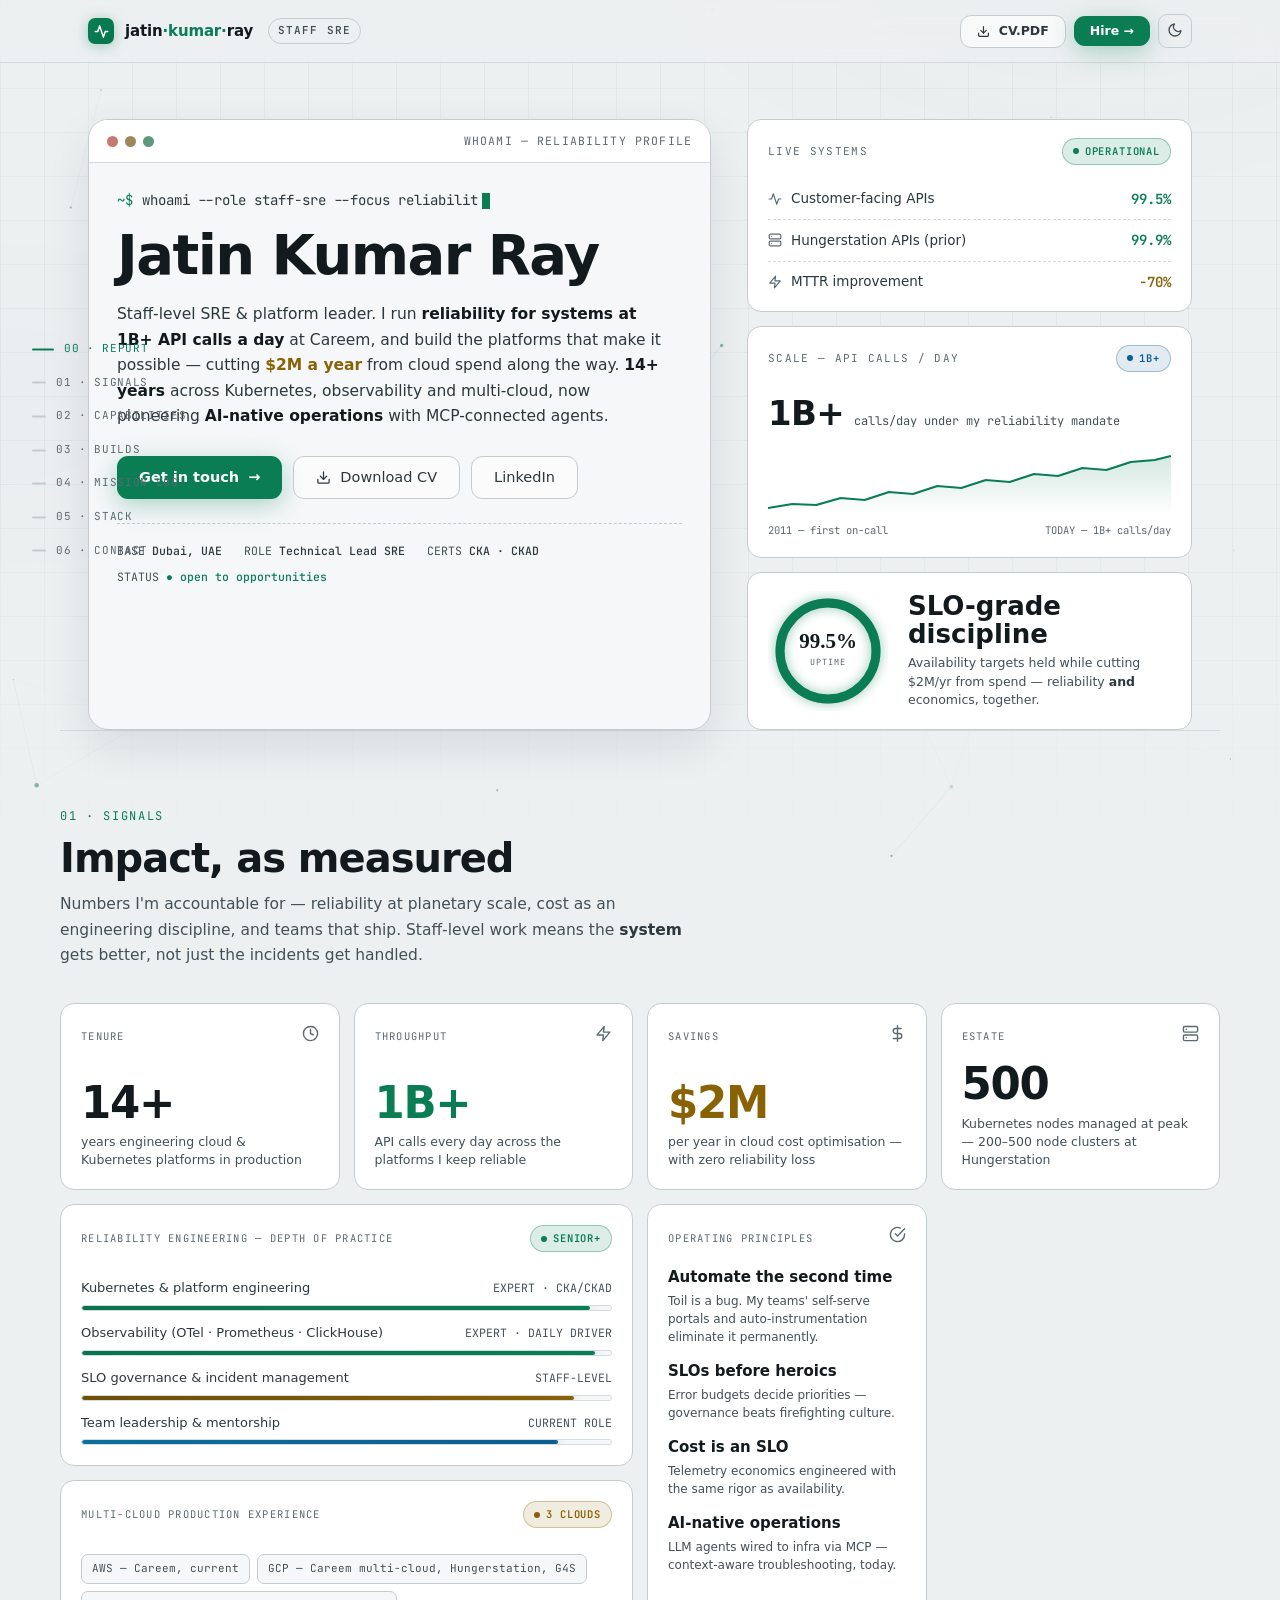
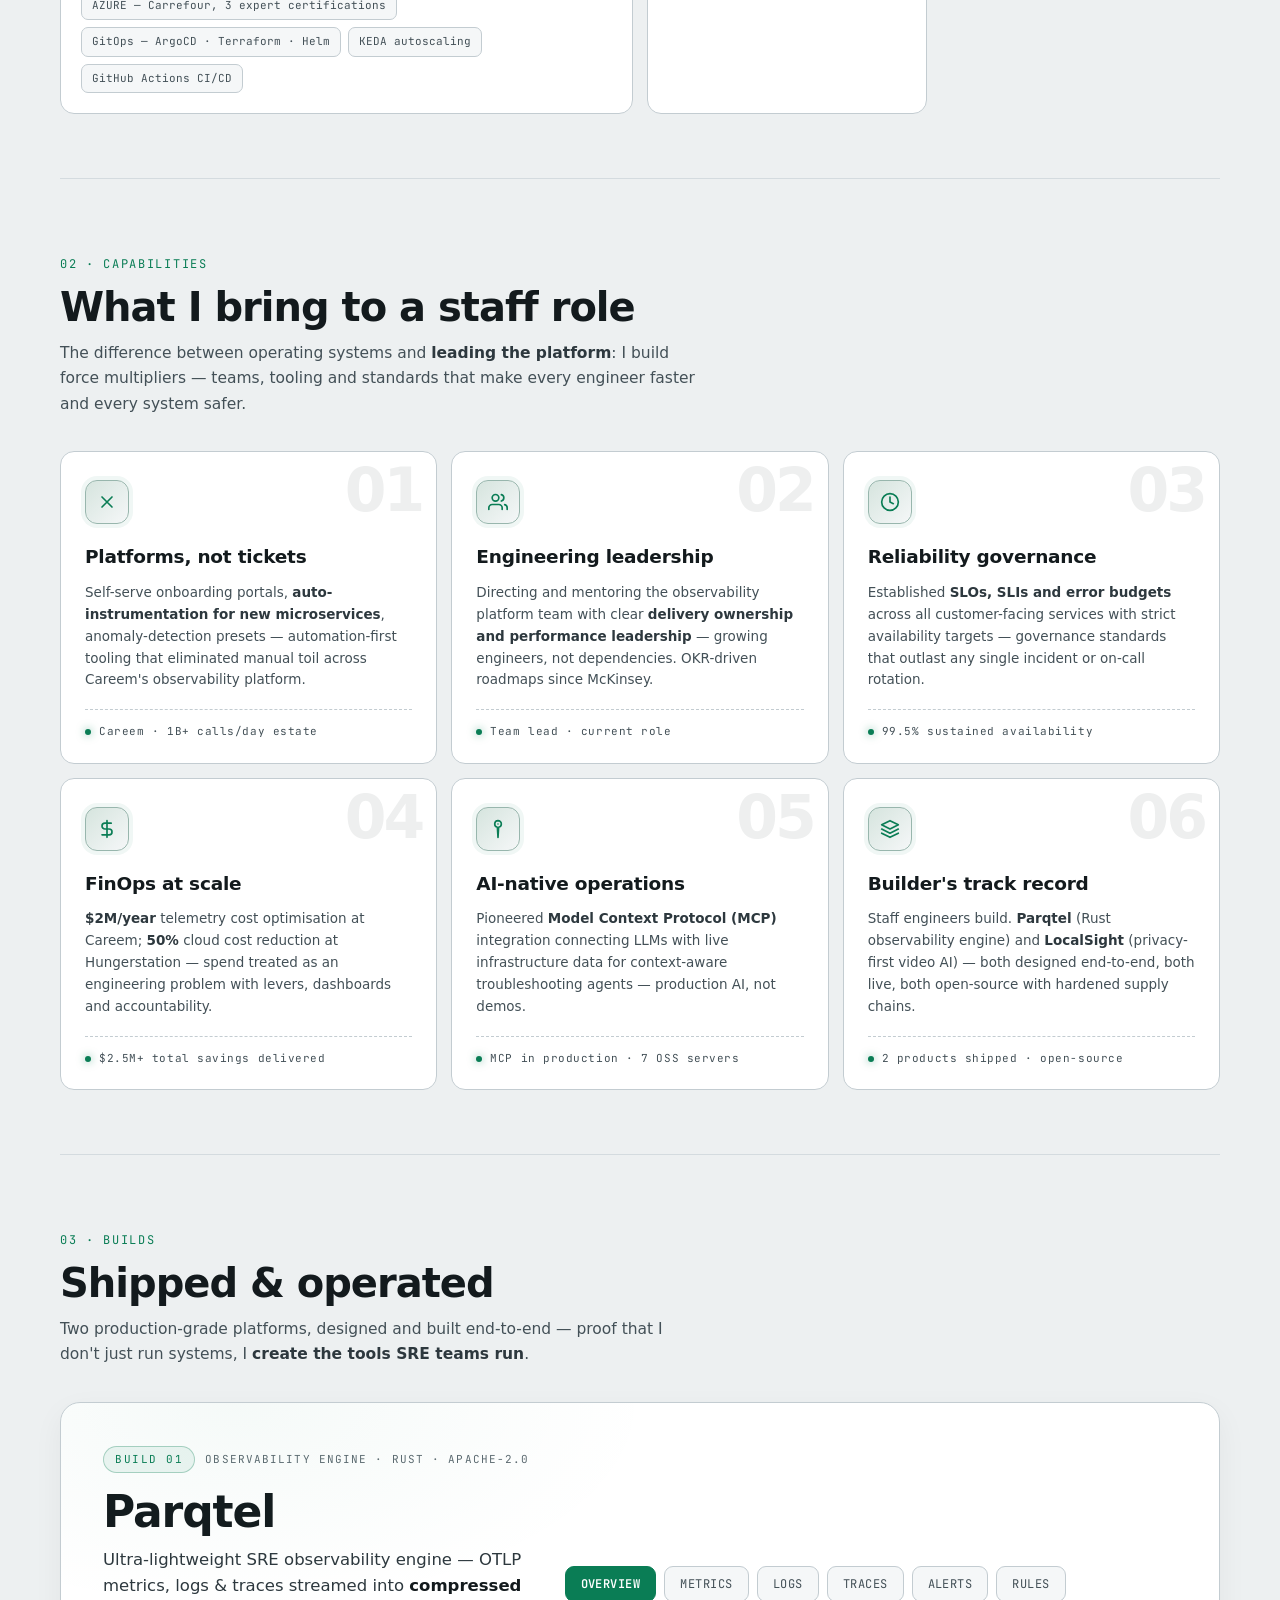
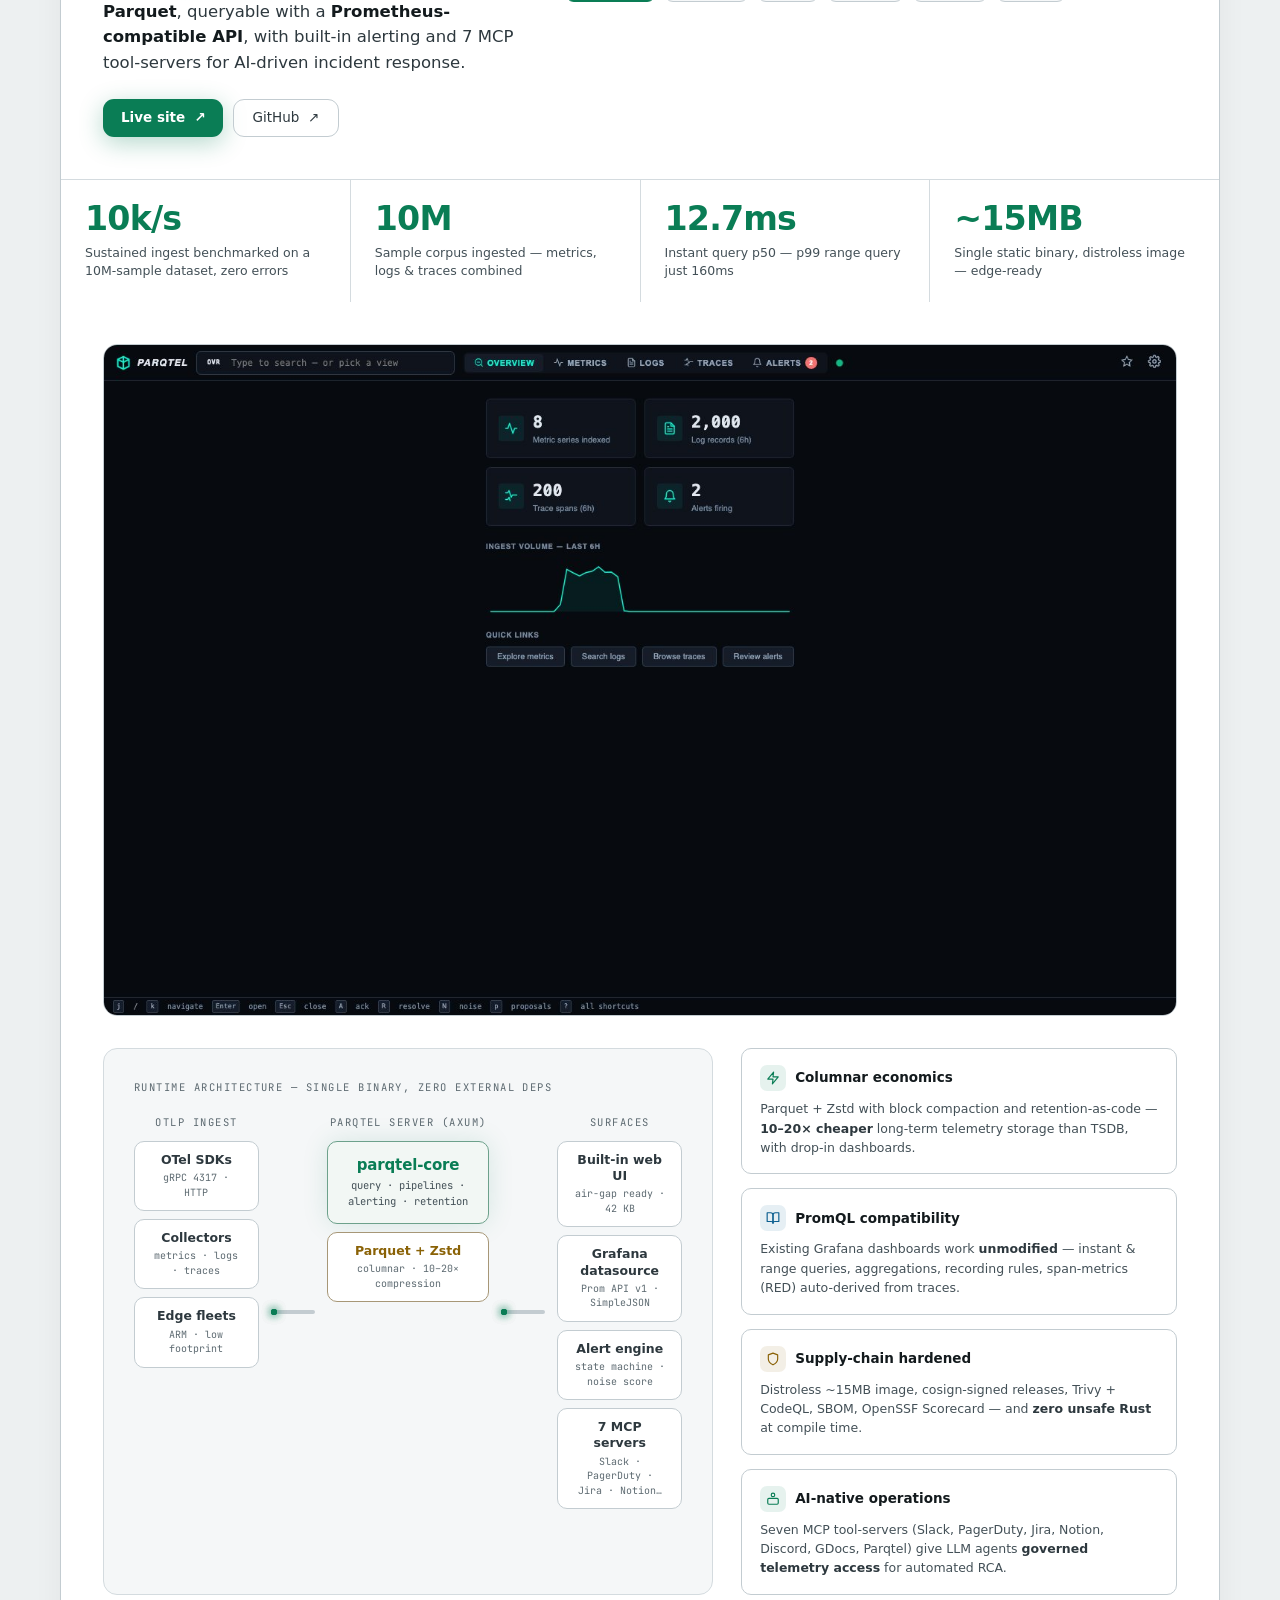
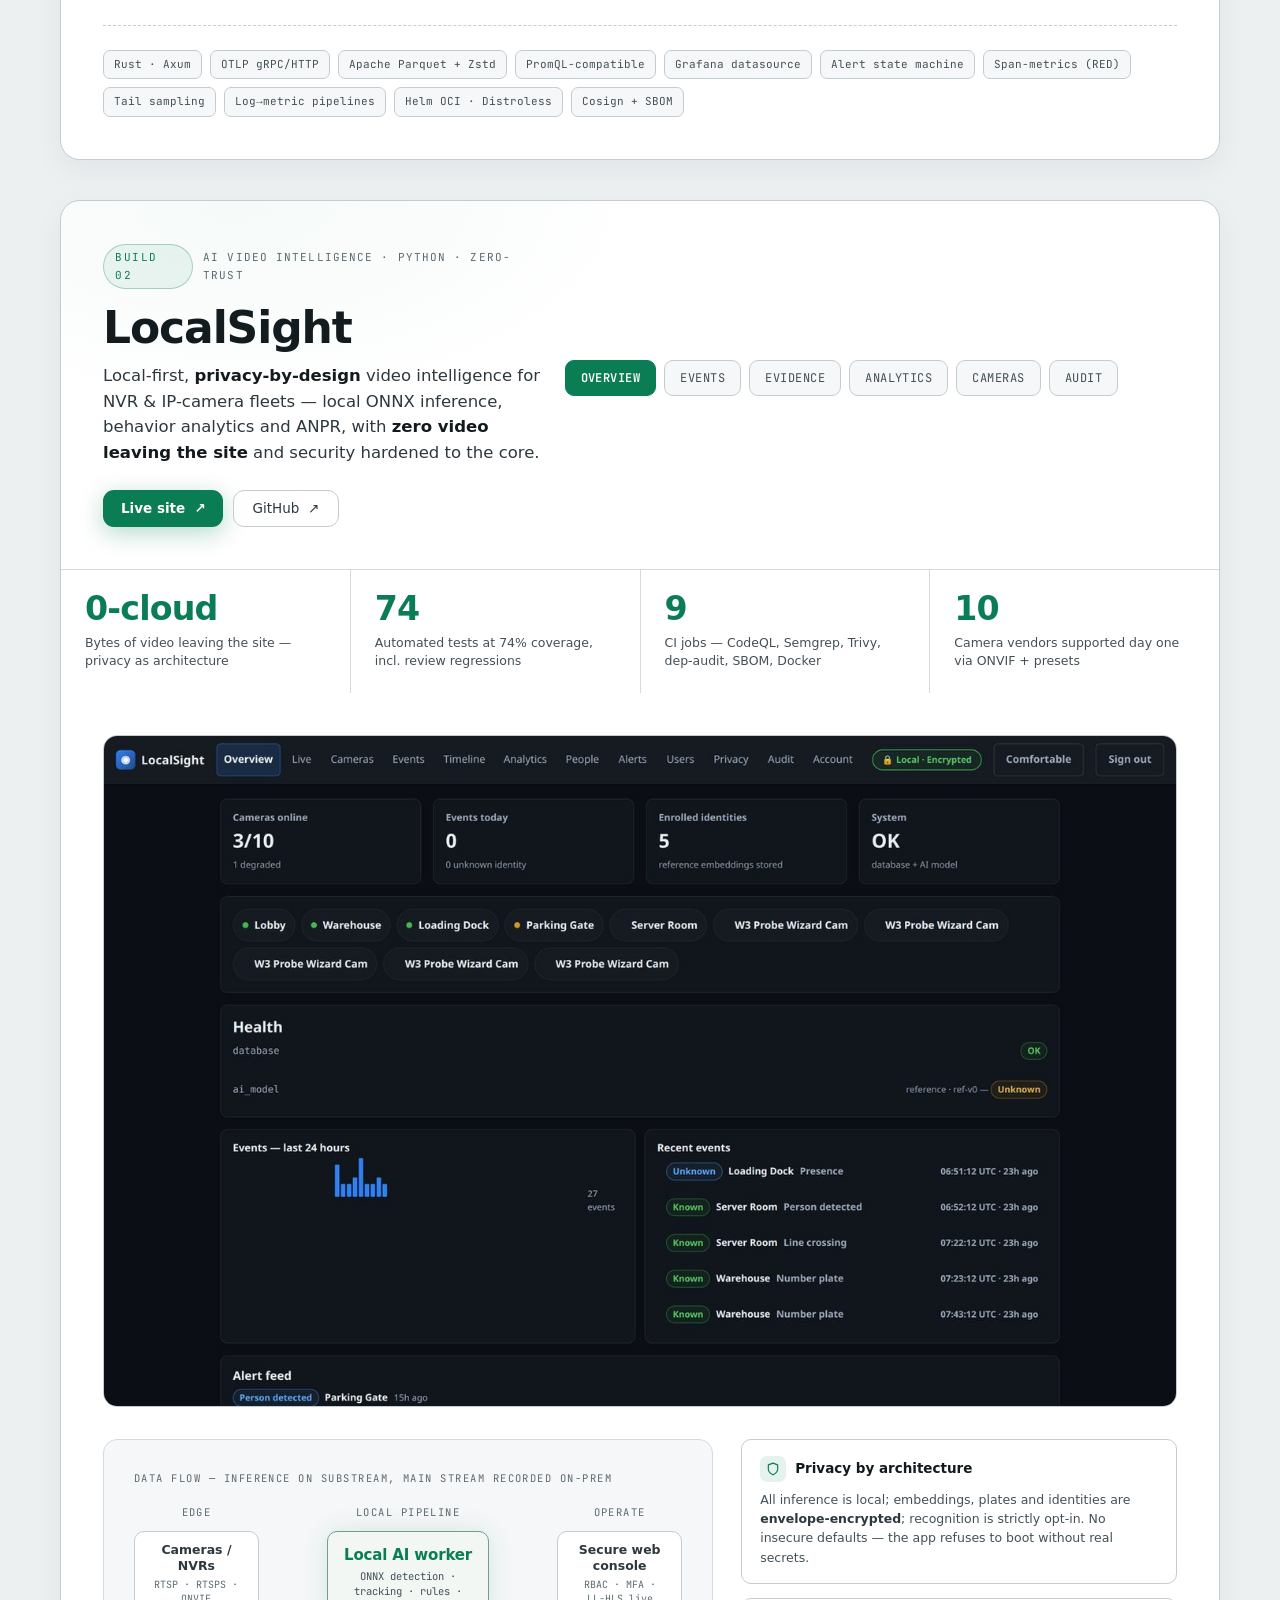
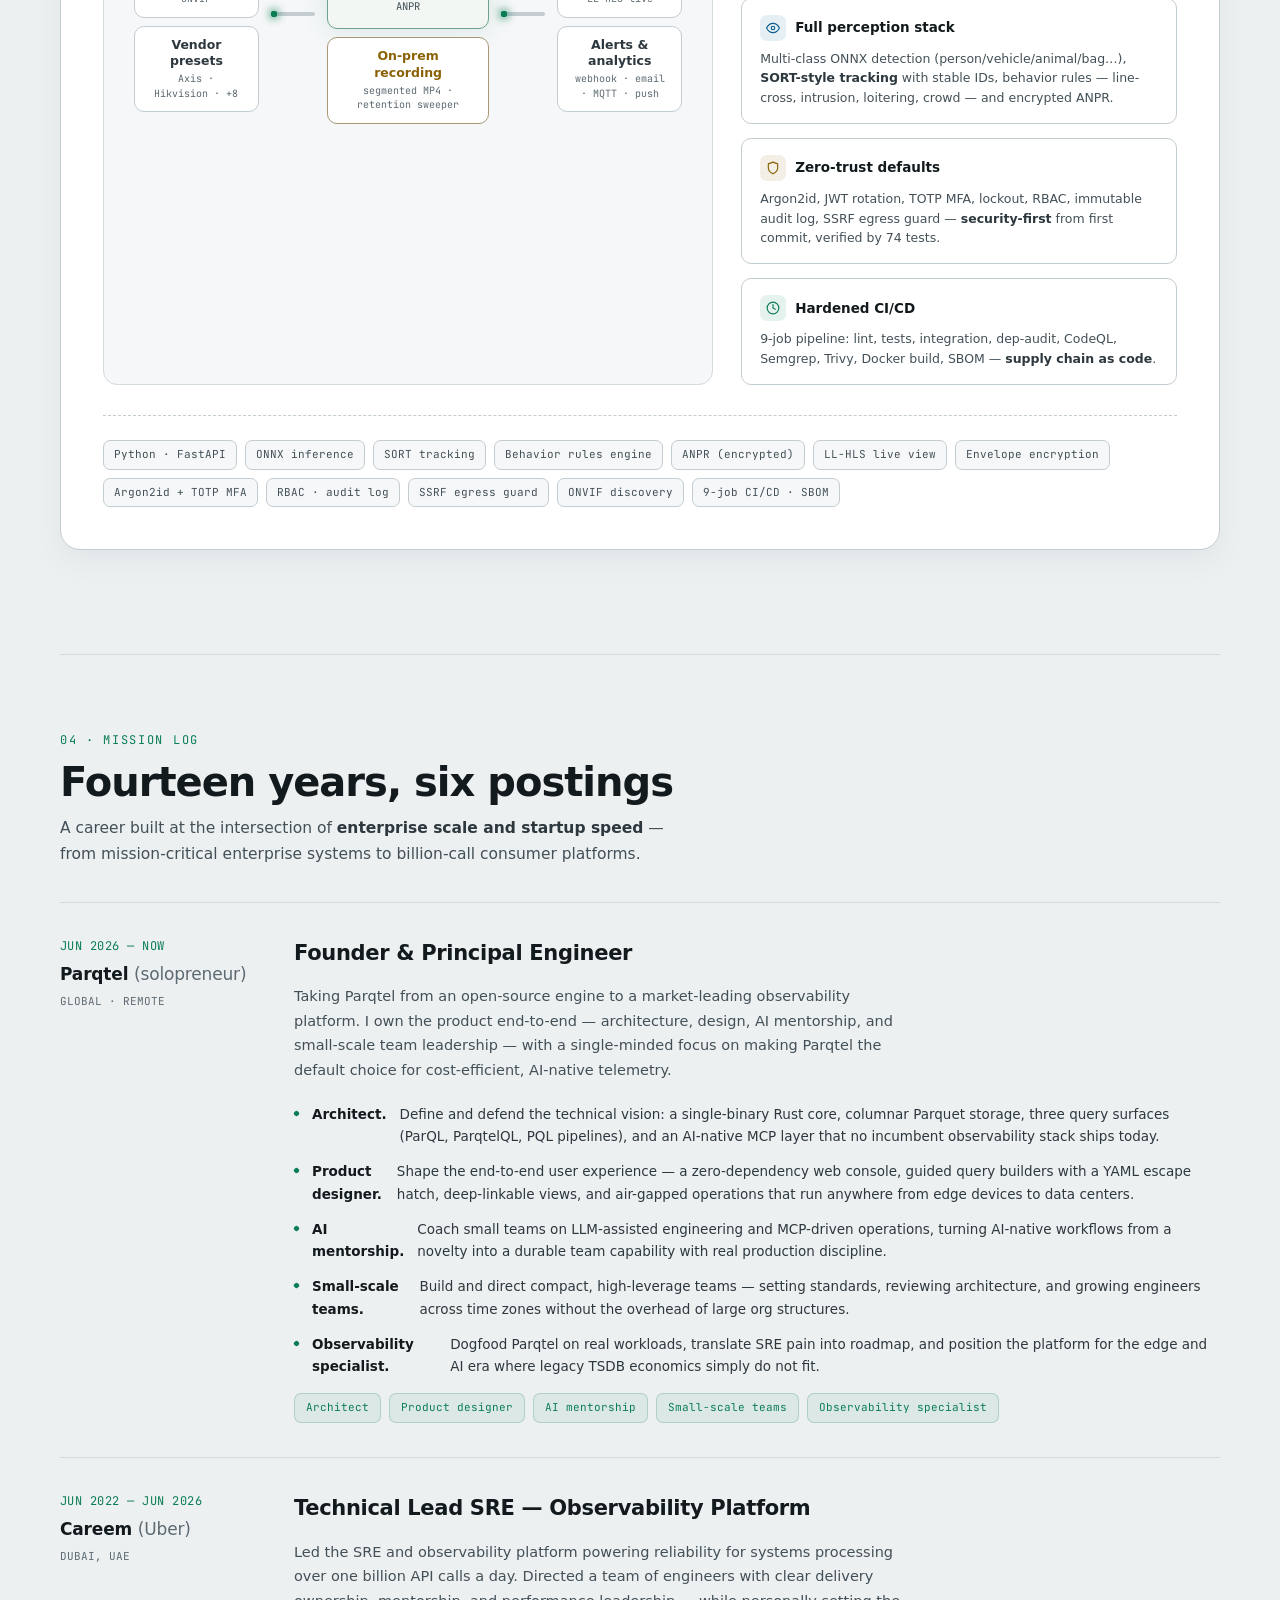
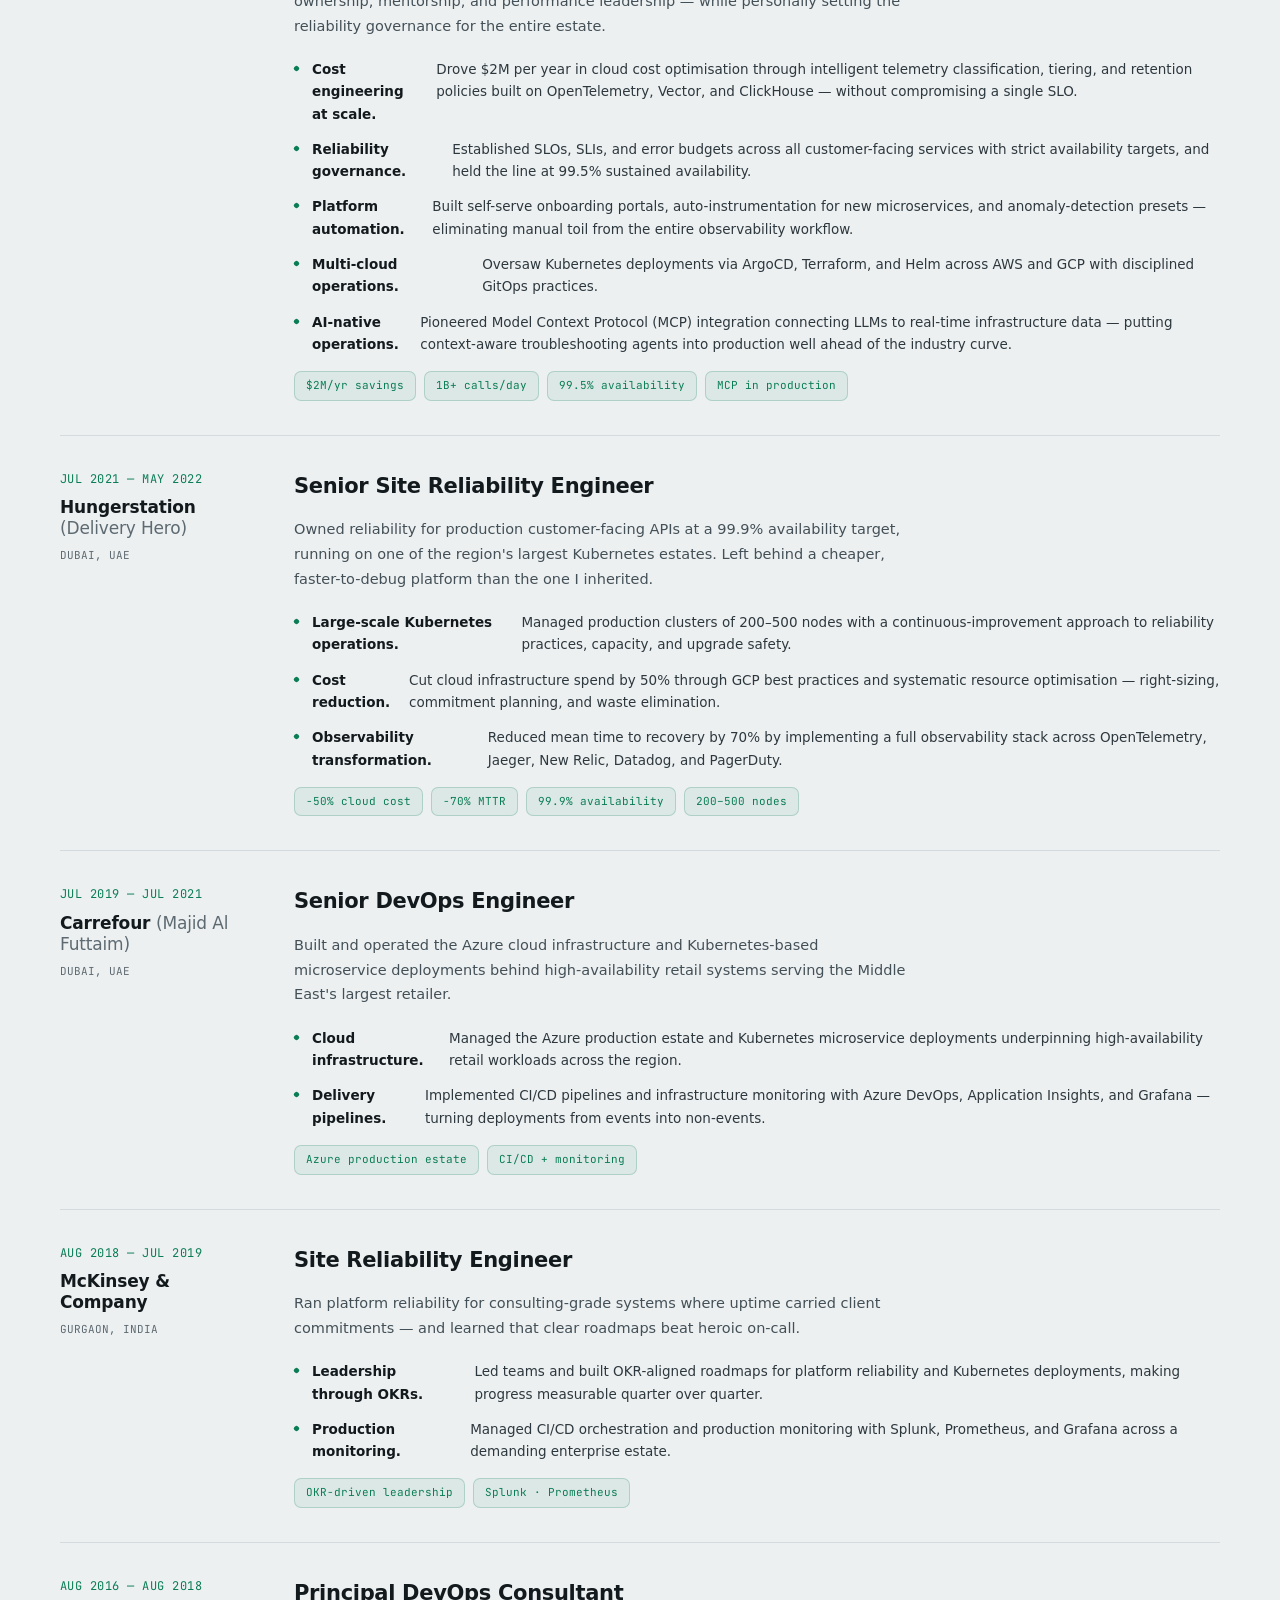
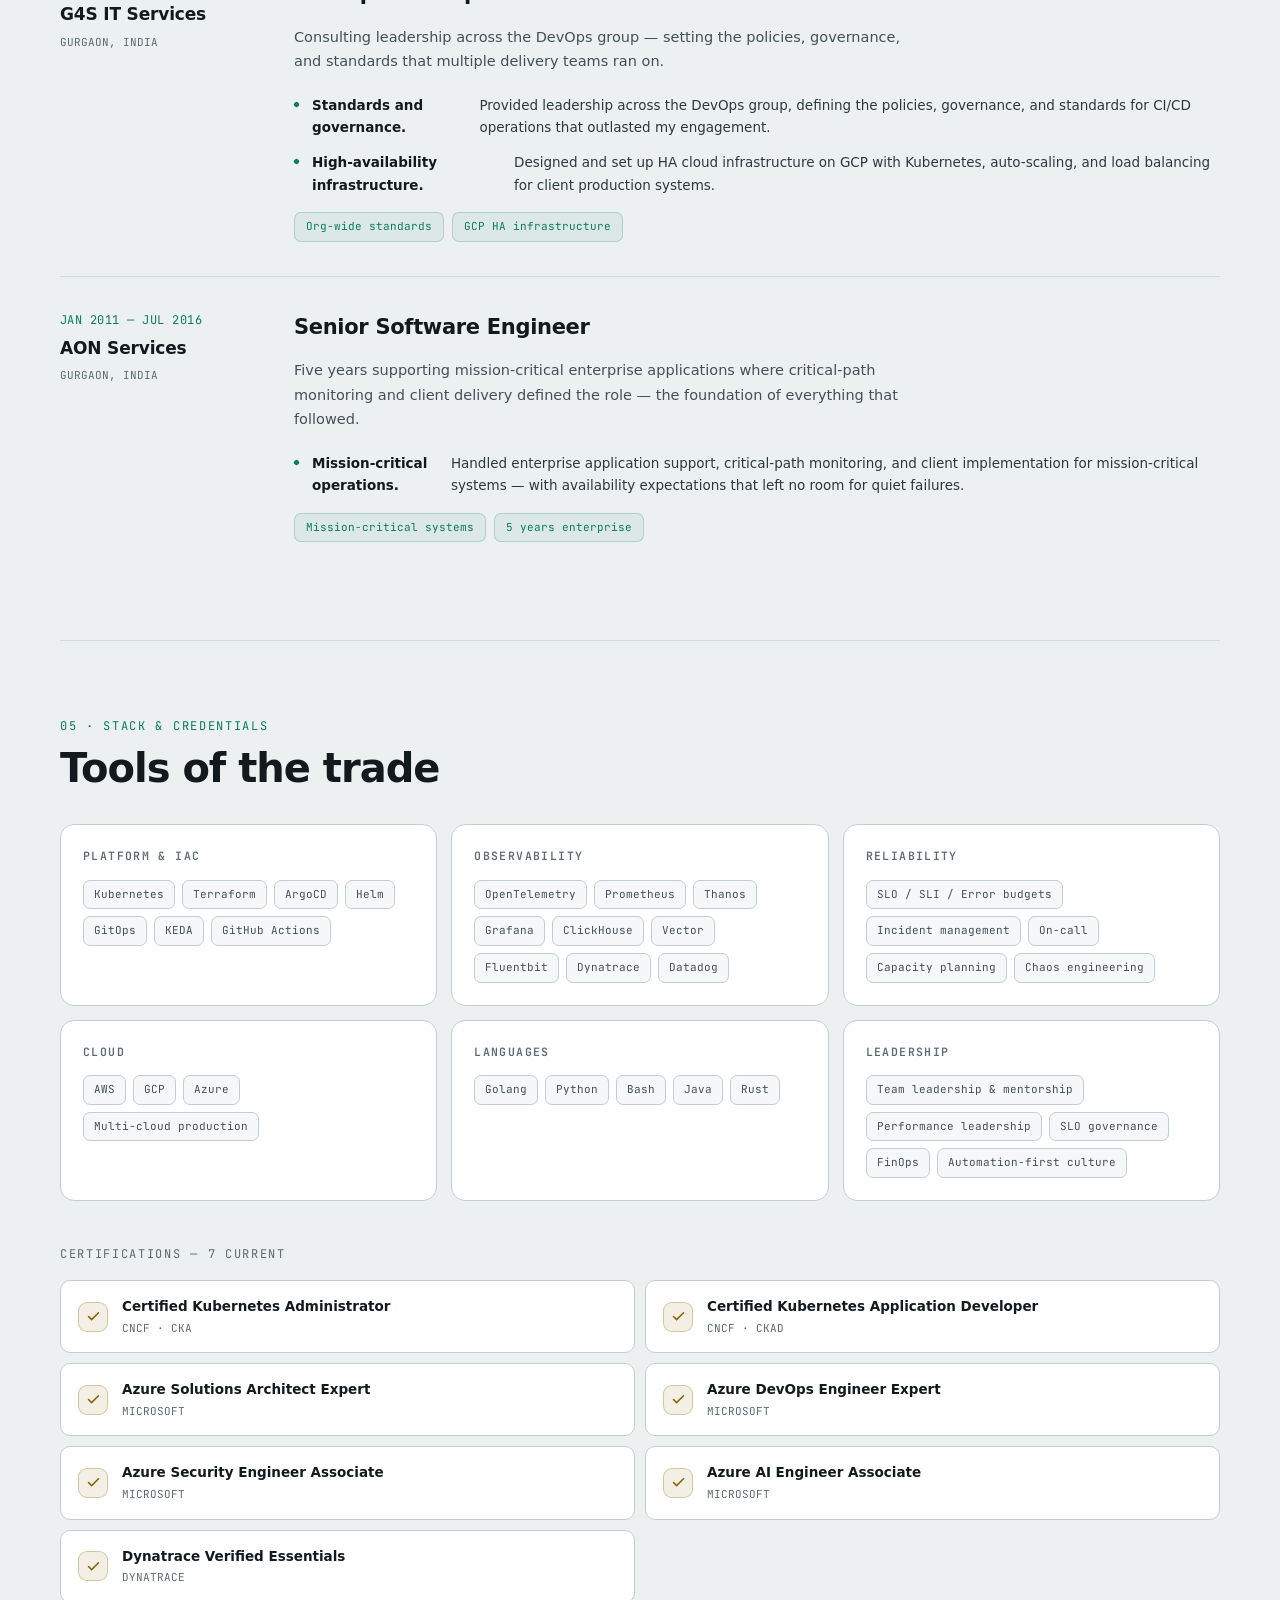
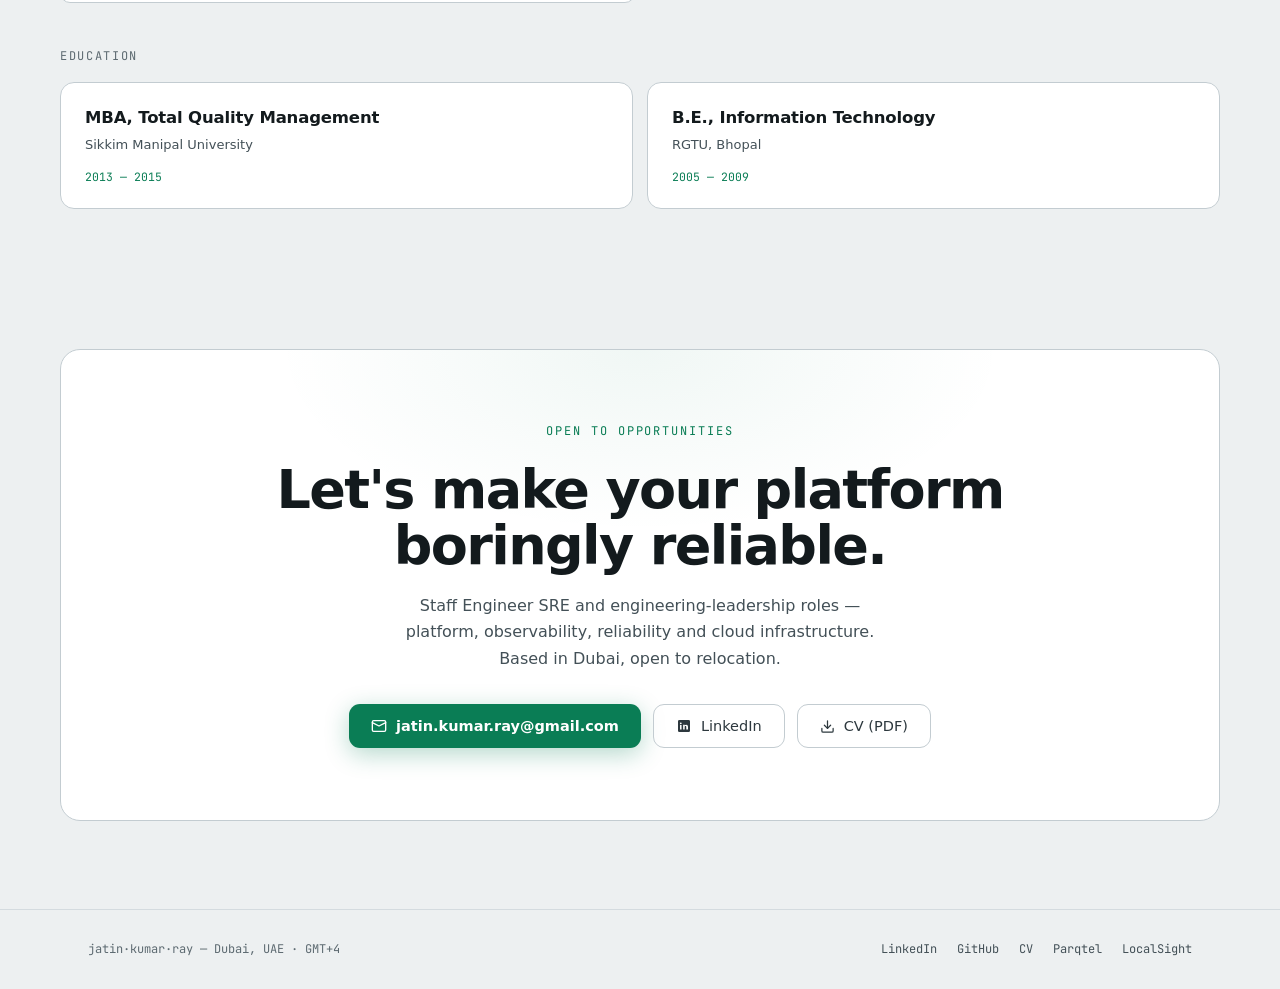
==== index.html @ f6413b15 "Portfolio: The Reliability Report — Jatin Kumar Ray Design concept: an SRE reliability report — term" ====
<!doctype html>
<html lang="en">
  <head>
    <meta charset="utf-8" />
    <meta name="viewport" content="width=device-width, initial-scale=1" />
    <title>Jatin Kumar Ray · Staff Engineer, SRE &amp; Platform Leadership</title>
    <meta
      name="description"
      content="Staff-level SRE and engineering leader — 14+ years scaling Kubernetes, observability and multi-cloud platforms. 1B+ API calls/day reliability at Careem, $2M/year cost optimisation, CKA/CKAD. Builder of Parqtel and LocalSight."
    />
    <meta name="author" content="Jatin Kumar Ray" />
    <link rel="canonical" href="https://jatinkray.github.io/" />
    <link rel="icon" type="image/svg+xml" href="assets/img/favicon.svg" />
    <link
      rel="preload"
      href="assets/fonts/SpaceGrotesk.woff2"
      as="font"
      type="font/woff2"
      crossorigin
    />
    <link
      rel="preload"
      href="assets/fonts/JetBrainsMono.woff2"
      as="font"
      type="font/woff2"
      crossorigin
    />
    <link
      rel="preload"
      href="assets/fonts/InterVariable.woff2"
      as="font"
      type="font/woff2"
      crossorigin
    />

    <meta property="og:type" content="website" />
    <meta property="og:title" content="Jatin Kumar Ray · Staff Engineer, SRE &amp; Platform Leadership" />
    <meta
      property="og:description"
      content="14+ years scaling Kubernetes, observability and multi-cloud platforms. 1B+ API calls/day reliability, $2M/year cost optimisation, CKA/CKAD. Builder of Parqtel and LocalSight."
    />
    <meta property="og:url" content="https://jatinkray.github.io/" />
    <meta property="og:site_name" content="Jatin Kumar Ray" />
    <meta property="og:image" content="https://jatinkray.github.io/assets/img/og-image.png" />
    <meta name="twitter:card" content="summary_large_image" />
    <meta name="twitter:title" content="Jatin Kumar Ray · Staff Engineer, SRE" />
    <meta
      name="twitter:description"
      content="14+ years scaling Kubernetes, observability and multi-cloud platforms. 1B+ API calls/day, $2M/year cost optimisation."
    />
    <meta name="twitter:image" content="https://jatinkray.github.io/assets/img/og-image.png" />

    <meta name="theme-color" content="#0b0d0e" media="(prefers-color-scheme: dark)" />
    <meta name="theme-color" content="#f7f8f8" media="(prefers-color-scheme: light)" />

    <script>
      (function () {
        try {
          var saved = localStorage.getItem("theme");
          var theme =
            saved ||
            (window.matchMedia("(prefers-color-scheme: light)").matches ? "light" : "dark");
          if (theme === "light") document.documentElement.setAttribute("data-theme", "light");
        } catch (e) {}
      })();
    </script>

    <script type="application/ld+json">
      {
        "@context": "https://schema.org",
        "@type": "Person",
        "name": "Jatin Kumar Ray",
        "givenName": "Jatin",
        "familyName": "Ray",
        "jobTitle": "Staff Engineer — SRE & Platform Leadership",
        "email": "mailto:jatin.kumar.ray@gmail.com",
        "image": "https://jatinkray.github.io/assets/img/og-image.png",
        "worksFor": { "@type": "Organization", "name": "Careem (Uber subsidiary)", "url": "https://careem.com" },
        "address": { "@type": "PostalAddress", "addressLocality": "Dubai", "addressCountry": "AE" },
        "alumniOf": [
          { "@type": "CollegeOrUniversity", "name": "Sikkim Manipal University" },
          { "@type": "CollegeOrUniversity", "name": "RGTU Bhopal" }
        ],
        "knowsAbout": [
          "Site Reliability Engineering",
          "Kubernetes",
          "Observability",
          "OpenTelemetry",
          "Prometheus",
          "Thanos",
          "Grafana",
          "ClickHouse",
          "Terraform",
          "ArgoCD",
          "GitOps",
          "SLO Governance",
          "Cloud Cost Optimisation",
          "AWS",
          "GCP",
          "Azure",
          "Model Context Protocol",
          "Rust",
          "Golang"
        ],
        "sameAs": [
          "https://linkedin.com/in/jatinkray",
          "https://github.com/jatinkray",
          "https://parqtel.com",
          "https://localsightx.github.io"
        ]
      }
    </script>

    <link rel="stylesheet" href="assets/css/style.css" />
  </head>
  <body>
    <!-- dynamic background: telemetry mesh (canvas) + blueprint grid -->
    <canvas id="bgMesh" aria-hidden="true"></canvas>
    <div class="bg-grid" aria-hidden="true"></div>
    <div class="ambient" aria-hidden="true"></div>

    <!-- ============ SIDE NAV (report TOC) ============ -->
    <nav class="side-nav" aria-label="Section index">
      <a href="#report" data-sec="report"><span class="tick"></span>00 · REPORT</a>
      <a href="#signals" data-sec="signals"><span class="tick"></span>01 · SIGNALS</a>
      <a href="#capabilities" data-sec="capabilities"><span class="tick"></span>02 · CAPABILITIES</a>
      <a href="#products" data-sec="products"><span class="tick"></span>03 · BUILDS</a>
      <a href="#mission" data-sec="mission"><span class="tick"></span>04 · MISSION LOG</a>
      <a href="#stack" data-sec="stack"><span class="tick"></span>05 · STACK</a>
      <a href="#contact" data-sec="contact"><span class="tick"></span>06 · CONTACT</a>
    </nav>

    <!-- ============ TOP BAR ============ -->
    <header class="topbar">
      <div class="topbar-inner">
        <a href="#report" class="brand">
          <span class="brand-mark">
            <svg viewBox="0 0 24 24" fill="none" stroke="currentColor" stroke-width="2.4" stroke-linecap="round" stroke-linejoin="round" aria-hidden="true"><path d="M22 12h-4l-3 9L9 3l-3 9H2"/></svg>
          </span>
          <span>jatin<span style="color: var(--ops)">·kumar·</span>ray</span>
          <span class="role-tag">STAFF SRE</span>
        </a>
        <div class="top-actions">
          <a href="public/Jatin_Kumar_Ray_CV.pdf" target="_blank" rel="noopener" class="btn btn-line" style="font-size: 12.5px; padding: 9px 16px; font-weight: 600;">
            <svg width="13" height="13" viewBox="0 0 24 24" fill="none" stroke="currentColor" stroke-width="2.2" stroke-linecap="round" stroke-linejoin="round" aria-hidden="true"><path d="M21 15v4a2 2 0 0 1-2 2H5a2 2 0 0 1-2-2v-4"/><polyline points="7 10 12 15 17 10"/><line x1="12" y1="15" x2="12" y2="3"/></svg>
            CV.PDF
          </a>
          <a href="#contact" class="btn btn-solid" style="font-size: 12.5px; padding: 9px 16px;">Hire&nbsp;→</a>
          <button id="theme-toggle" type="button" class="icon-btn" aria-label="Toggle color theme" title="Toggle color theme">
            <span class="sun-i"><svg viewBox="0 0 24 24" fill="none" stroke="currentColor" stroke-width="2" stroke-linecap="round" stroke-linejoin="round" aria-hidden="true"><circle cx="12" cy="12" r="4"/><path d="M12 2v2M12 20v2M4.93 4.93l1.41 1.41M17.66 17.66l1.41 1.41M2 12h2M20 12h2M4.93 19.07l1.41-1.41M17.66 6.34l1.41-1.41"/></svg></span>
            <span class="moon-i"><svg viewBox="0 0 24 24" fill="none" stroke="currentColor" stroke-width="2" stroke-linecap="round" stroke-linejoin="round" aria-hidden="true"><path d="M21 12.79A9 9 0 1 1 11.21 3 7 7 0 0 0 21 12.79z"/></svg></span>
          </button>
        </div>
      </div>
    </header>

    <main>
      <!-- ================================================================
           HERO — the console
      ================================================================= -->
      <section id="report" class="wrap" style="padding-top: 56px; scroll-margin-top: 80px;">
        <div class="hero-grid">
          <!-- console card -->
          <div class="console" data-rv>
            <div class="console-bar">
              <div class="console-dots" aria-hidden="true"><span></span><span></span><span></span></div>
              <span class="console-title">whoami — reliability profile</span>
            </div>
            <div class="console-body">
              <div class="type-line" aria-hidden="true">
                <span class="prompt">~$</span>
                <span id="typed"></span><span class="cursor"></span>
              </div>
              <h1>Jatin Kumar Ray</h1>
              <p class="console-summary">
                Staff-level SRE &amp; platform leader. I run
                <b>reliability for systems at 1B+ API calls a day</b> at Careem,
                and build the platforms that make it possible — cutting
                <span class="hl">$2M a year</span> from cloud spend along the way.
                <b>14+ years</b> across Kubernetes, observability and multi-cloud,
                now pioneering <b>AI-native operations</b> with MCP-connected agents.
              </p>
              <div class="console-ctas">
                <a href="#contact" class="btn btn-solid">Get in touch <span>→</span></a>
                <a href="public/Jatin_Kumar_Ray_CV.pdf" target="_blank" rel="noopener" class="btn btn-line">
                  <svg width="15" height="15" viewBox="0 0 24 24" fill="none" stroke="currentColor" stroke-width="2" stroke-linecap="round" stroke-linejoin="round" aria-hidden="true"><path d="M21 15v4a2 2 0 0 1-2 2H5a2 2 0 0 1-2-2v-4"/><polyline points="7 10 12 15 17 10"/><line x1="12" y1="15" x2="12" y2="3"/></svg>
                  Download CV
                </a>
                <a href="https://linkedin.com/in/jatinkray" target="_blank" rel="noopener" class="btn btn-line">LinkedIn</a>
              </div>
              <div class="console-meta">
                <span>BASE <b>Dubai, UAE</b></span>
                <span>ROLE <b>Technical Lead SRE</b></span>
                <span>CERTS <b>CKA · CKAD</b></span>
                <span>STATUS <b style="color: var(--ops)">● open to opportunities</b></span>
              </div>
            </div>
          </div>

          <!-- status stack -->
          <div class="status-stack">
            <!-- uptime card -->
            <div class="status-card" data-rv>
              <div class="sc-head">
                <span class="sc-title">Live Systems</span>
                <span class="pill pill-live"><span class="pulse-dot"></span>OPERATIONAL</span>
              </div>
              <div class="uptime-row">
                <span class="ur-name">
                  <svg viewBox="0 0 24 24" fill="none" stroke="currentColor" stroke-width="2" stroke-linecap="round" stroke-linejoin="round" aria-hidden="true"><path d="M22 12h-4l-3 9L9 3l-3 9H2"/></svg>
                  Customer-facing APIs
                </span>
                <span class="ur-val">99.5%</span>
              </div>
              <div class="uptime-row">
                <span class="ur-name">
                  <svg viewBox="0 0 24 24" fill="none" stroke="currentColor" stroke-width="2" stroke-linecap="round" stroke-linejoin="round" aria-hidden="true"><rect x="2" y="2" width="20" height="8" rx="2"/><rect x="2" y="14" width="20" height="8" rx="2"/><line x1="6" y1="6" x2="6.01" y2="6"/><line x1="6" y1="18" x2="6.01" y2="18"/></svg>
                  Hungerstation APIs (prior)
                </span>
                <span class="ur-val">99.9%</span>
              </div>
              <div class="uptime-row">
                <span class="ur-name">
                  <svg viewBox="0 0 24 24" fill="none" stroke="currentColor" stroke-width="2" stroke-linecap="round" stroke-linejoin="round" aria-hidden="true"><path d="M13 2L3 14h9l-1 8 10-12h-9l1-8z"/></svg>
                  MTTR improvement
                </span>
                <span class="ur-val gold">−70%</span>
              </div>
            </div>

            <!-- sparkline -->
            <div class="status-card spark-card" data-rv>
              <div class="sc-head">
                <span class="sc-title">Scale — API calls / day</span>
                <span class="pill pill-sky"><span class="pulse-dot"></span>1B+</span>
              </div>
              <div class="sc-body">
                <div class="spark-nums">
                  <span class="big count" data-to="1" data-suffix="B+" data-decimals="0">1B+</span>
                  <span class="unit">calls/day under my reliability mandate</span>
                </div>
                <svg class="spark-svg" viewBox="0 0 300 64" preserveAspectRatio="none" aria-hidden="true">
                  <defs>
                    <linearGradient id="sparkgrad" x1="0" y1="0" x2="0" y2="1">
                      <stop offset="0" style="stop-color:var(--ops); stop-opacity:0.35"></stop>
                      <stop offset="1" style="stop-color:var(--ops); stop-opacity:0"></stop>
                    </linearGradient>
                  </defs>
                  <polygon class="area" points="0,58 18,54 36,55 54,48 72,50 90,42 108,44 126,36 144,38 162,30 180,32 198,24 216,26 234,18 252,20 270,12 288,10 300,6 300,64 0,64"></polygon>
                  <polyline points="0,58 18,54 36,55 54,48 72,50 90,42 108,44 126,36 144,38 162,30 180,32 198,24 216,26 234,18 252,20 270,12 288,10 300,6"></polyline>
                </svg>
                <div class="spark-cap">
                  <span>2011 — first on-call</span>
                  <span>TODAY — 1B+ calls/day</span>
                </div>
              </div>
            </div>

            <!-- dial -->
            <div class="status-card dial-card" data-rv>
              <svg class="dial-svg" width="120" height="120" viewBox="0 0 120 120" role="img" aria-label="99.5 percent availability dial">
                <circle class="dial-track" cx="60" cy="60" r="48" fill="none" stroke-width="9"></circle>
                <circle id="dial" class="dial-arc" cx="60" cy="60" r="48" fill="none" stroke-width="9" stroke-linecap="round" transform="rotate(-90 60 60)" stroke-dasharray="301.6" stroke-dashoffset="301.6"></circle>
                <text x="60" y="57" text-anchor="middle" fill="var(--ink)" font-size="21" font-weight="700" font-family="Space Grotesk" class="dial-val count" data-to="99.5" data-suffix="%" data-decimals="1">99.5%</text>
                <text x="60" y="74" text-anchor="middle" fill="var(--ink-faint)" font-size="8.5" font-family="JetBrains Mono" letter-spacing="1">UPTIME</text>
              </svg>
              <div class="dial-info">
                <div class="dv-big">SLO-grade discipline</div>
                <div class="dv-cap">
                  Availability targets held while cutting $2M/yr from spend — reliability
                  <b style="color: var(--ink-soft)">and</b> economics, together.
                </div>
              </div>
            </div>
          </div>
        </div>
      </section>

      <!-- ================================================================
           01 · SIGNALS — impact metrics bento
      ================================================================= -->
      <section id="signals" class="section wrap">
        <div class="section-head" data-rv>
          <span class="kicker">01 · Signals</span>
          <h2>Impact, as measured</h2>
          <p class="sub">
            Numbers I'm accountable for — reliability at planetary scale, cost as an
            engineering discipline, and teams that ship. Staff-level work means the
            <b>system</b> gets better, not just the incidents get handled.
          </p>
        </div>

        <div class="bento" data-rv>
          <div class="bento-cell">
            <div class="bc-top">
              <span class="bc-label">Tenure</span>
              <span class="bc-icon"><svg viewBox="0 0 24 24" fill="none" stroke="currentColor" stroke-width="2" stroke-linecap="round" stroke-linejoin="round" aria-hidden="true"><circle cx="12" cy="12" r="10"/><polyline points="12 6 12 12 16 14"/></svg></span>
            </div>
            <div>
              <div class="bc-num count" data-to="14" data-suffix="+" data-decimals="0">14+</div>
              <div class="bc-cap">years engineering cloud &amp; Kubernetes platforms in production</div>
            </div>
          </div>
          <div class="bento-cell">
            <div class="bc-top">
              <span class="bc-label">Throughput</span>
              <span class="bc-icon"><svg viewBox="0 0 24 24" fill="none" stroke="currentColor" stroke-width="2" stroke-linecap="round" stroke-linejoin="round" aria-hidden="true"><path d="M13 2L3 14h9l-1 8 10-12h-9l1-8z"/></svg></span>
            </div>
            <div>
              <div class="bc-num ops"><span class="count" data-to="1" data-suffix="B+" data-decimals="0">1B+</span></div>
              <div class="bc-cap">API calls every day across the platforms I keep reliable</div>
            </div>
          </div>
          <div class="bento-cell">
            <div class="bc-top">
              <span class="bc-label">Savings</span>
              <span class="bc-icon"><svg viewBox="0 0 24 24" fill="none" stroke="currentColor" stroke-width="2" stroke-linecap="round" stroke-linejoin="round" aria-hidden="true"><line x1="12" y1="1" x2="12" y2="23"/><path d="M17 5H9.5a3.5 3.5 0 0 0 0 7h5a3.5 3.5 0 0 1 0 7H6"/></svg></span>
            </div>
            <div>
              <div class="bc-num gold"><span class="count" data-to="2" data-prefix="$" data-suffix="M" data-decimals="0">$2M</span></div>
              <div class="bc-cap">per year in cloud cost optimisation — with zero reliability loss</div>
            </div>
          </div>
          <div class="bento-cell">
            <div class="bc-top">
              <span class="bc-label">Estate</span>
              <span class="bc-icon"><svg viewBox="0 0 24 24" fill="none" stroke="currentColor" stroke-width="2" stroke-linecap="round" stroke-linejoin="round" aria-hidden="true"><rect x="2" y="2" width="20" height="8" rx="2"/><rect x="2" y="14" width="20" height="8" rx="2"/><line x1="6" y1="6" x2="6.01" y2="6"/><line x1="6" y1="18" x2="6.01" y2="18"/></svg></span>
            </div>
            <div>
              <div class="bc-num"><span class="count" data-to="500" data-suffix="" data-decimals="0">500</span></div>
              <div class="bc-cap">Kubernetes nodes managed at peak — 200–500 node clusters at Hungerstation</div>
            </div>
          </div>

          <!-- wide meter cell -->
          <div class="bento-cell b-wide meter-cell">
            <div class="bc-top">
              <span class="bc-label">Reliability Engineering — depth of practice</span>
              <span class="pill pill-live"><span class="pulse-dot"></span>SENIOR+</span>
            </div>
            <div class="meters">
              <div class="meter">
                <div class="m-head"><span class="m-name">Kubernetes &amp; platform engineering</span><span class="m-val">EXPERT · CKA/CKAD</span></div>
                <div class="m-track"><div class="m-fill" data-fill="96"></div></div>
              </div>
              <div class="meter">
                <div class="m-head"><span class="m-name">Observability (OTel · Prometheus · ClickHouse)</span><span class="m-val">EXPERT · DAILY DRIVER</span></div>
                <div class="m-track"><div class="m-fill" data-fill="97"></div></div>
              </div>
              <div class="meter">
                <div class="m-head"><span class="m-name">SLO governance &amp; incident management</span><span class="m-val">STAFF-LEVEL</span></div>
                <div class="m-track"><div class="m-fill gold" data-fill="93"></div></div>
              </div>
              <div class="meter">
                <div class="m-head"><span class="m-name">Team leadership &amp; mentorship</span><span class="m-val">CURRENT ROLE</span></div>
                <div class="m-track"><div class="m-fill sky" data-fill="90"></div></div>
              </div>
            </div>
          </div>

          <!-- tall cell: what staff means -->
          <div class="bento-cell b-tall" style="justify-content: flex-start; gap: 14px;">
            <div class="bc-top">
              <span class="bc-label">Operating principles</span>
              <span class="bc-icon"><svg viewBox="0 0 24 24" fill="none" stroke="currentColor" stroke-width="2" stroke-linecap="round" stroke-linejoin="round" aria-hidden="true"><path d="M22 11.08V12a10 10 0 1 1-5.93-9.14"/><polyline points="22 4 12 14.01 9 11.01"/></svg></span>
            </div>
            <div style="display: flex; flex-direction: column; gap: 13px;">
              <div>
                <div style="font-family: var(--font-display); font-size: 15px; font-weight: 600; color: var(--ink);">Automate the second time</div>
                <div style="font-size: 12px; color: var(--ink-mute); line-height: 1.5; margin-top: 3px;">Toil is a bug. My teams' self-serve portals and auto-instrumentation eliminate it permanently.</div>
              </div>
              <div>
                <div style="font-family: var(--font-display); font-size: 15px; font-weight: 600; color: var(--ink);">SLOs before heroics</div>
                <div style="font-size: 12px; color: var(--ink-mute); line-height: 1.5; margin-top: 3px;">Error budgets decide priorities — governance beats firefighting culture.</div>
              </div>
              <div>
                <div style="font-family: var(--font-display); font-size: 15px; font-weight: 600; color: var(--ink);">Cost is an SLO</div>
                <div style="font-size: 12px; color: var(--ink-mute); line-height: 1.5; margin-top: 3px;">Telemetry economics engineered with the same rigor as availability.</div>
              </div>
              <div>
                <div style="font-family: var(--font-display); font-size: 15px; font-weight: 600; color: var(--ink);">AI-native operations</div>
                <div style="font-size: 12px; color: var(--ink-mute); line-height: 1.5; margin-top: 3px;">LLM agents wired to infra via MCP — context-aware troubleshooting, today.</div>
              </div>
            </div>
          </div>

          <!-- wide tags cell -->
          <div class="bento-cell b-wide" style="justify-content: flex-start;">
            <div class="bc-top" style="margin-bottom: 0;">
              <span class="bc-label">Multi-cloud production experience</span>
              <span class="pill pill-gold"><span class="pulse-dot"></span>3 CLOUDS</span>
            </div>
            <div class="tag-cloud">
              <span class="tag">AWS — Careem, current</span>
              <span class="tag">GCP — Careem multi-cloud, Hungerstation, G4S</span>
              <span class="tag">AZURE — Carrefour, 3 expert certifications</span>
              <span class="tag">GitOps — ArgoCD · Terraform · Helm</span>
              <span class="tag">KEDA autoscaling</span>
              <span class="tag">GitHub Actions CI/CD</span>
            </div>
          </div>
        </div>
      </section>

      <!-- ================================================================
           02 · CAPABILITIES — value props
      ================================================================= -->
      <section id="capabilities" class="section wrap">
        <div class="section-head" data-rv>
          <span class="kicker">02 · Capabilities</span>
          <h2>What I bring to a staff role</h2>
          <p class="sub">
            The difference between operating systems and <b>leading the platform</b>:
            I build force multipliers — teams, tooling and standards that make every
            engineer faster and every system safer.
          </p>
        </div>
        <div class="values">
          <div class="value-card" data-rv>
            <span class="v-num">01</span>
            <div class="v-icon"><svg viewBox="0 0 24 24" fill="none" stroke="currentColor" stroke-width="2" stroke-linecap="round" stroke-linejoin="round" aria-hidden="true"><path d="M18 6L6 18M6 6l12 12"/></svg></div>
            <h3>Platforms, not tickets</h3>
            <p>
              Self-serve onboarding portals, <b>auto-instrumentation for new microservices</b>,
              anomaly-detection presets — automation-first tooling that eliminated manual
              toil across Careem's observability platform.
            </p>
            <div class="v-proof"><span class="vp-dot"></span>Careem · 1B+ calls/day estate</div>
          </div>
          <div class="value-card" data-rv>
            <span class="v-num">02</span>
            <div class="v-icon"><svg viewBox="0 0 24 24" fill="none" stroke="currentColor" stroke-width="2" stroke-linecap="round" stroke-linejoin="round" aria-hidden="true"><path d="M17 21v-2a4 4 0 0 0-4-4H5a4 4 0 0 0-4 4v2"/><circle cx="9" cy="7" r="4"/><path d="M23 21v-2a4 4 0 0 0-3-3.87"/><path d="M16 3.13a4 4 0 0 1 0 7.75"/></svg></div>
            <h3>Engineering leadership</h3>
            <p>
              Directing and mentoring the observability platform team with clear
              <b>delivery ownership and performance leadership</b> — growing engineers,
              not dependencies. OKR-driven roadmaps since McKinsey.
            </p>
            <div class="v-proof"><span class="vp-dot"></span>Team lead · current role</div>
          </div>
          <div class="value-card" data-rv>
            <span class="v-num">03</span>
            <div class="v-icon"><svg viewBox="0 0 24 24" fill="none" stroke="currentColor" stroke-width="2" stroke-linecap="round" stroke-linejoin="round" aria-hidden="true"><circle cx="12" cy="12" r="10"/><path d="M12 6v6l4 2"/></svg></div>
            <h3>Reliability governance</h3>
            <p>
              Established <b>SLOs, SLIs and error budgets</b> across all customer-facing
              services with strict availability targets — governance standards that
              outlast any single incident or on-call rotation.
            </p>
            <div class="v-proof"><span class="vp-dot"></span>99.5% sustained availability</div>
          </div>
          <div class="value-card" data-rv>
            <span class="v-num">04</span>
            <div class="v-icon"><svg viewBox="0 0 24 24" fill="none" stroke="currentColor" stroke-width="2" stroke-linecap="round" stroke-linejoin="round" aria-hidden="true"><path d="M12 2v20M17 5H9.5a3.5 3.5 0 0 0 0 7h5a3.5 3.5 0 0 1 0 7H6"/></svg></div>
            <h3>FinOps at scale</h3>
            <p>
              <b>$2M/year</b> telemetry cost optimisation at Careem; <b>50%</b> cloud cost
              reduction at Hungerstation — spend treated as an engineering problem with
              levers, dashboards and accountability.
            </p>
            <div class="v-proof"><span class="vp-dot"></span>$2.5M+ total savings delivered</div>
          </div>
          <div class="value-card" data-rv>
            <span class="v-num">05</span>
            <div class="v-icon"><svg viewBox="0 0 24 24" fill="none" stroke="currentColor" stroke-width="2" stroke-linecap="round" stroke-linejoin="round" aria-hidden="true"><path d="M12 2a4 4 0 0 1 4 4c0 1.95-1.4 3.58-3.25 3.92L12 22l-.75-12.08A4.002 4.002 0 0 1 12 2z"/><path d="M12 6v.01"/></svg></div>
            <h3>AI-native operations</h3>
            <p>
              Pioneered <b>Model Context Protocol (MCP)</b> integration connecting LLMs
              with live infrastructure data for context-aware troubleshooting agents —
              production AI, not demos.
            </p>
            <div class="v-proof"><span class="vp-dot"></span>MCP in production · 7 OSS servers</div>
          </div>
          <div class="value-card" data-rv>
            <span class="v-num">06</span>
            <div class="v-icon"><svg viewBox="0 0 24 24" fill="none" stroke="currentColor" stroke-width="2" stroke-linecap="round" stroke-linejoin="round" aria-hidden="true"><polygon points="12 2 2 7 12 12 22 7 12 2"/><polyline points="2 17 12 22 22 17"/><polyline points="2 12 12 17 22 12"/></svg></div>
            <h3>Builder's track record</h3>
            <p>
              Staff engineers build. <b>Parqtel</b> (Rust observability engine) and
              <b>LocalSight</b> (privacy-first video AI) — both designed end-to-end, both
              live, both open-source with hardened supply chains.
            </p>
            <div class="v-proof"><span class="vp-dot"></span>2 products shipped · open-source</div>
          </div>
        </div>
      </section>

      <!-- ================================================================
           03 · BUILDS — case studies
      ================================================================= -->
      <section id="products" class="section wrap">
        <div class="section-head" data-rv>
          <span class="kicker">03 · Builds</span>
          <h2>Shipped &amp; operated</h2>
          <p class="sub">
            Two production-grade platforms, designed and built end-to-end — proof that I
            don't just run systems, I <b>create the tools SRE teams run</b>.
          </p>
        </div>

        <!-- ============ CASE 01: PARQTEL ============ -->
        <article class="case" data-rv id="parqtel">
          <div class="case-banner">
            <div>
              <div class="case-id">
                <span class="cid">BUILD 01</span>
                <span class="cid-type">Observability Engine · Rust · Apache-2.0</span>
              </div>
              <h3 class="case-title">Parqtel</h3>
              <p class="case-tagline">
                Ultra-lightweight SRE observability engine — OTLP metrics, logs &amp;
                traces streamed into <b>compressed Parquet</b>, queryable with a
                <b>Prometheus-compatible API</b>, with built-in alerting and 7 MCP
                tool-servers for AI-driven incident response.
              </p>
              <div class="case-links">
                <a class="btn btn-solid" href="https://parqtel.com" target="_blank" rel="noopener">Live site <span>↗</span></a>
                <a class="btn btn-line" href="https://github.com/parqtel/parqtel-oss" target="_blank" rel="noopener">GitHub <span>↗</span></a>
              </div>
            </div>
            <div class="case-tabs" role="tablist" aria-label="Parqtel console screenshots">
              <button class="case-tab active" data-shot="assets/img/shots/parqtel/overview.jpg" data-cap="Parqtel — Overview: per-signal stat cards &amp; system health">OVERVIEW</button>
              <button class="case-tab" data-shot="assets/img/shots/parqtel/metrics.jpg" data-cap="Parqtel — Metrics view with guided PromQL builder">METRICS</button>
              <button class="case-tab" data-shot="assets/img/shots/parqtel/logs.jpg" data-cap="Parqtel — Logs view with faceted search">LOGS</button>
              <button class="case-tab" data-shot="assets/img/shots/parqtel/traces.jpg" data-cap="Parqtel — Traces: grouped browse + waterfall">TRACES</button>
              <button class="case-tab" data-shot="assets/img/shots/parqtel/alerts.jpg" data-cap="Parqtel — Alerts stream with evidence &amp; correlated signals">ALERTS</button>
              <button class="case-tab" data-shot="assets/img/shots/parqtel/alerts-rules.jpg" data-cap="Parqtel — Alert rule editor with YAML escape hatch">RULES</button>
            </div>
          </div>

          <div class="case-kpis">
            <div class="kpi"><div class="kv"><span class="count" data-to="10" data-suffix="k/s" data-decimals="0">10k/s</span></div><div class="kl">Sustained ingest benchmarked on a 10M-sample dataset, zero errors</div></div>
            <div class="kpi"><div class="kv"><span class="count" data-to="10" data-prefix="" data-suffix="M" data-decimals="0">10M</span></div><div class="kl">Sample corpus ingested — metrics, logs &amp; traces combined</div></div>
            <div class="kpi"><div class="kv"><span class="count" data-to="12.7" data-suffix="ms" data-decimals="1">12.7ms</span></div><div class="kl">Instant query p50 — p99 range query just 160ms</div></div>
            <div class="kpi"><div class="kv"><span class="count" data-to="15" data-prefix="~" data-suffix="MB" data-decimals="0">~15MB</span></div><div class="kl">Single static binary, distroless image — edge-ready</div></div>
          </div>

          <div class="case-body">
            <div class="case-frame" data-zoom="assets/img/shots/parqtel/overview.jpg" data-cap="Parqtel — Overview" tabindex="0" role="button" aria-label="Enlarge Parqtel overview screenshot">
              <img src="assets/img/shots/parqtel/overview.jpg" alt="Parqtel overview landing pane showing per-signal stat cards, system health and quick navigation" width="1440" height="900" loading="lazy" />
              <span class="zoom-hint">CLICK TO ENLARGE</span>
            </div>

            <div class="case-detail">
              <div class="case-diagram">
                <div class="dg-cap">Runtime architecture — single binary, zero external deps</div>
                <div class="fd">
                  <div class="fd-stage">
                    <div class="fd-stage-title">OTLP Ingest</div>
                    <div class="fd-node">
                      <div class="fn">OTel SDKs</div>
                      <div class="fs">gRPC 4317 · HTTP</div>
                    </div>
                    <div class="fd-node">
                      <div class="fn">Collectors</div>
                      <div class="fs">metrics · logs · traces</div>
                    </div>
                    <div class="fd-node">
                      <div class="fn">Edge fleets</div>
                      <div class="fs">ARM · low footprint</div>
                    </div>
                  </div>
                  <div class="fd-conn" aria-hidden="true"><div class="fd-track"><span class="fd-dot"></span><span class="fd-dot"></span><span class="fd-dot"></span></div></div>
                  <div class="fd-stage fd-mid">
                    <div class="fd-stage-title">Parqtel Server (Axum)</div>
                    <div class="fd-node fd-core">
                      <div class="fn">parqtel-core</div>
                      <div class="fs">query · pipelines · alerting · retention</div>
                    </div>
                    <div class="fd-node fd-store">
                      <div class="fn">Parquet + Zstd</div>
                      <div class="fs">columnar · 10–20× compression</div>
                    </div>
                  </div>
                  <div class="fd-conn" aria-hidden="true"><div class="fd-track"><span class="fd-dot"></span><span class="fd-dot"></span><span class="fd-dot"></span></div></div>
                  <div class="fd-stage">
                    <div class="fd-stage-title">Surfaces</div>
                    <div class="fd-node">
                      <div class="fn">Built-in web UI</div>
                      <div class="fs">air-gap ready · 42 KB</div>
                    </div>
                    <div class="fd-node">
                      <div class="fn">Grafana datasource</div>
                      <div class="fs">Prom API v1 · SimpleJSON</div>
                    </div>
                    <div class="fd-node">
                      <div class="fn">Alert engine</div>
                      <div class="fs">state machine · noise score</div>
                    </div>
                    <div class="fd-node">
                      <div class="fn">7 MCP servers</div>
                      <div class="fs">Slack · PagerDuty · Jira · Notion…</div>
                    </div>
                  </div>
                </div>
              </div>
              <div class="case-facts">
                <div class="fact">
                  <div class="f-head"><span class="f-icon"><svg viewBox="0 0 24 24" fill="none" stroke="currentColor" stroke-width="2" stroke-linecap="round" stroke-linejoin="round" aria-hidden="true"><path d="M13 2L3 14h9l-1 8 10-12h-9l1-8z"/></svg></span><h4>Columnar economics</h4></div>
                  <p>Parquet + Zstd with block compaction and retention-as-code — <b>10–20× cheaper</b> long-term telemetry storage than TSDB, with drop-in dashboards.</p>
                </div>
                <div class="fact">
                  <div class="f-head"><span class="f-icon sky"><svg viewBox="0 0 24 24" fill="none" stroke="currentColor" stroke-width="2" stroke-linecap="round" stroke-linejoin="round" aria-hidden="true"><path d="M2 3h6a4 4 0 0 1 4 4v14a3 3 0 0 0-3-3H2z"/><path d="M22 3h-6a4 4 0 0 0-4 4v14a3 3 0 0 1 3-3h7z"/></svg></span><h4>PromQL compatibility</h4></div>
                  <p>Existing Grafana dashboards work <b>unmodified</b> — instant &amp; range queries, aggregations, recording rules, span-metrics (RED) auto-derived from traces.</p>
                </div>
                <div class="fact">
                  <div class="f-head"><span class="f-icon gold"><svg viewBox="0 0 24 24" fill="none" stroke="currentColor" stroke-width="2" stroke-linecap="round" stroke-linejoin="round" aria-hidden="true"><path d="M12 22s8-4 8-10V5l-8-3-8 3v7c0 6 8 10 8 10z"/></svg></span><h4>Supply-chain hardened</h4></div>
                  <p>Distroless ~15MB image, cosign-signed releases, Trivy + CodeQL, SBOM, OpenSSF Scorecard — and <b>zero unsafe Rust</b> at compile time.</p>
                </div>
                <div class="fact">
                  <div class="f-head"><span class="f-icon"><svg viewBox="0 0 24 24" fill="none" stroke="currentColor" stroke-width="2" stroke-linecap="round" stroke-linejoin="round" aria-hidden="true"><rect x="3" y="11" width="18" height="10" rx="2"/><circle cx="12" cy="5" r="3"/></svg></span><h4>AI-native operations</h4></div>
                  <p>Seven MCP tool-servers (Slack, PagerDuty, Jira, Notion, Discord, GDocs, Parqtel) give LLM agents <b>governed telemetry access</b> for automated RCA.</p>
                </div>
              </div>
            </div>

            <div class="case-stack">
              <span class="tag">Rust · Axum</span><span class="tag">OTLP gRPC/HTTP</span><span class="tag">Apache Parquet + Zstd</span><span class="tag">PromQL-compatible</span><span class="tag">Grafana datasource</span><span class="tag">Alert state machine</span><span class="tag">Span-metrics (RED)</span><span class="tag">Tail sampling</span><span class="tag">Log→metric pipelines</span><span class="tag">Helm OCI · Distroless</span><span class="tag">Cosign + SBOM</span>
            </div>
          </div>
        </article>

        <!-- ============ CASE 02: LOCALSIGHT ============ -->
        <article class="case" data-rv id="localsight">
          <div class="case-banner">
            <div>
              <div class="case-id">
                <span class="cid">BUILD 02</span>
                <span class="cid-type">AI Video Intelligence · Python · Zero-trust</span>
              </div>
              <h3 class="case-title">LocalSight</h3>
              <p class="case-tagline">
                Local-first, <b>privacy-by-design</b> video intelligence for NVR &amp;
                IP-camera fleets — local ONNX inference, behavior analytics and ANPR,
                with <b>zero video leaving the site</b> and security hardened to the core.
              </p>
              <div class="case-links">
                <a class="btn btn-solid" href="https://localsightx.github.io" target="_blank" rel="noopener">Live site <span>↗</span></a>
                <a class="btn btn-line" href="https://github.com/localsightX/localsight" target="_blank" rel="noopener">GitHub <span>↗</span></a>
              </div>
            </div>
            <div class="case-tabs" role="tablist" aria-label="LocalSight console screenshots">
              <button class="case-tab active" data-shot="assets/img/shots/localsight/overview.jpg" data-cap="LocalSight — Overview NOC screen">OVERVIEW</button>
              <button class="case-tab" data-shot="assets/img/shots/localsight/events.jpg" data-cap="LocalSight — Events with bulk select &amp; audited CSV export">EVENTS</button>
              <button class="case-tab" data-shot="assets/img/shots/localsight/drawer.jpg" data-cap="LocalSight — Evidence drawer: playback &amp; signed clip export">EVIDENCE</button>
              <button class="case-tab" data-shot="assets/img/shots/localsight/analytics.jpg" data-cap="LocalSight — Analytics: occupancy, dwell, heatmaps">ANALYTICS</button>
              <button class="case-tab" data-shot="assets/img/shots/localsight/cameras.jpg" data-cap="LocalSight — Camera fleet with ONVIF discovery">CAMERAS</button>
              <button class="case-tab" data-shot="assets/img/shots/localsight/audit.jpg" data-cap="LocalSight — Immutable audit log">AUDIT</button>
            </div>
          </div>

          <div class="case-kpis">
            <div class="kpi"><div class="kv"><span class="count" data-to="0" data-suffix="-cloud" data-raw="0-cloud" data-decimals="0">0-cloud</span></div><div class="kl">Bytes of video leaving the site — privacy as architecture</div></div>
            <div class="kpi"><div class="kv"><span class="count" data-to="74" data-suffix="" data-decimals="0">74</span></div><div class="kl">Automated tests at 74% coverage, incl. review regressions</div></div>
            <div class="kpi"><div class="kv"><span class="count" data-to="9" data-suffix="" data-decimals="0">9</span></div><div class="kl">CI jobs — CodeQL, Semgrep, Trivy, dep-audit, SBOM, Docker</div></div>
            <div class="kpi"><div class="kv"><span class="count" data-to="10" data-suffix="" data-decimals="0">10</span></div><div class="kl">Camera vendors supported day one via ONVIF + presets</div></div>
          </div>

          <div class="case-body">
            <div class="case-frame" data-zoom="assets/img/shots/localsight/overview.jpg" data-cap="LocalSight — Overview" tabindex="0" role="button" aria-label="Enlarge LocalSight overview screenshot">
              <img src="assets/img/shots/localsight/overview.jpg" alt="LocalSight web console showing the overview NOC screen with cameras, events, health and alert feed" width="1360" height="850" loading="lazy" />
              <span class="zoom-hint">CLICK TO ENLARGE</span>
            </div>

            <div class="case-detail">
              <div class="case-diagram">
                <div class="dg-cap">Data flow — inference on substream, main stream recorded on-prem</div>
                <div class="fd">
                  <div class="fd-stage">
                    <div class="fd-stage-title">Edge</div>
                    <div class="fd-node">
                      <div class="fn">Cameras / NVRs</div>
                      <div class="fs">RTSP · RTSPS · ONVIF</div>
                    </div>
                    <div class="fd-node">
                      <div class="fn">Vendor presets</div>
                      <div class="fs">Axis · Hikvision · +8</div>
                    </div>
                  </div>
                  <div class="fd-conn" aria-hidden="true"><div class="fd-track"><span class="fd-dot"></span><span class="fd-dot"></span><span class="fd-dot"></span></div></div>
                  <div class="fd-stage fd-mid">
                    <div class="fd-stage-title">Local pipeline</div>
                    <div class="fd-node fd-core">
                      <div class="fn">Local AI worker</div>
                      <div class="fs">ONNX detection · tracking · rules · ANPR</div>
                    </div>
                    <div class="fd-node fd-store">
                      <div class="fn">On-prem recording</div>
                      <div class="fs">segmented MP4 · retention sweeper</div>
                    </div>
                  </div>
                  <div class="fd-conn" aria-hidden="true"><div class="fd-track"><span class="fd-dot"></span><span class="fd-dot"></span><span class="fd-dot"></span></div></div>
                  <div class="fd-stage">
                    <div class="fd-stage-title">Operate</div>
                    <div class="fd-node">
                      <div class="fn">Secure web console</div>
                      <div class="fs">RBAC · MFA · LL-HLS live</div>
                    </div>
                    <div class="fd-node">
                      <div class="fn">Alerts &amp; analytics</div>
                      <div class="fs">webhook · email · MQTT · push</div>
                    </div>
                  </div>
                </div>
              </div>
              <div class="case-facts">
                <div class="fact">
                  <div class="f-head"><span class="f-icon"><svg viewBox="0 0 24 24" fill="none" stroke="currentColor" stroke-width="2" stroke-linecap="round" stroke-linejoin="round" aria-hidden="true"><path d="M12 22s8-4 8-10V5l-8-3-8 3v7c0 6 8 10 8 10z"/></svg></span><h4>Privacy by architecture</h4></div>
                  <p>All inference is local; embeddings, plates and identities are <b>envelope-encrypted</b>; recognition is strictly opt-in. No insecure defaults — the app refuses to boot without real secrets.</p>
                </div>
                <div class="fact">
                  <div class="f-head"><span class="f-icon sky"><svg viewBox="0 0 24 24" fill="none" stroke="currentColor" stroke-width="2" stroke-linecap="round" stroke-linejoin="round" aria-hidden="true"><path d="M1 12s4-8 11-8 11 8 11 8-4 8-11 8-11-8-11-8z"/><circle cx="12" cy="12" r="3"/></svg></span><h4>Full perception stack</h4></div>
                  <p>Multi-class ONNX detection (person/vehicle/animal/bag…), <b>SORT-style tracking</b> with stable IDs, behavior rules — line-cross, intrusion, loitering, crowd — and encrypted ANPR.</p>
                </div>
                <div class="fact">
                  <div class="f-head"><span class="f-icon gold"><svg viewBox="0 0 24 24" fill="none" stroke="currentColor" stroke-width="2" stroke-linecap="round" stroke-linejoin="round" aria-hidden="true"><path d="M12 22s8-4 8-10V5l-8-3-8 3v7c0 6 8 10 8 10z"/></svg></span><h4>Zero-trust defaults</h4></div>
                  <p>Argon2id, JWT rotation, TOTP MFA, lockout, RBAC, immutable audit log, SSRF egress guard — <b>security-first</b> from first commit, verified by 74 tests.</p>
                </div>
                <div class="fact">
                  <div class="f-head"><span class="f-icon"><svg viewBox="0 0 24 24" fill="none" stroke="currentColor" stroke-width="2" stroke-linecap="round" stroke-linejoin="round" aria-hidden="true"><circle cx="12" cy="12" r="10"/><polyline points="12 6 12 12 16 14"/></svg></span><h4>Hardened CI/CD</h4></div>
                  <p>9-job pipeline: lint, tests, integration, dep-audit, CodeQL, Semgrep, Trivy, Docker build, SBOM — <b>supply chain as code</b>.</p>
                </div>
              </div>
            </div>

            <div class="case-stack">
              <span class="tag">Python · FastAPI</span><span class="tag">ONNX inference</span><span class="tag">SORT tracking</span><span class="tag">Behavior rules engine</span><span class="tag">ANPR (encrypted)</span><span class="tag">LL-HLS live view</span><span class="tag">Envelope encryption</span><span class="tag">Argon2id + TOTP MFA</span><span class="tag">RBAC · audit log</span><span class="tag">SSRF egress guard</span><span class="tag">ONVIF discovery</span><span class="tag">9-job CI/CD · SBOM</span>
            </div>
          </div>
        </article>
      </section>

      <!-- ================================================================
           04 · MISSION LOG — experience
      ================================================================= -->
      <section id="mission" class="section wrap">
        <div class="section-head" data-rv>
          <span class="kicker">04 · Mission log</span>
          <h2>Fourteen years, six postings</h2>
          <p class="sub">
            A career built at the intersection of <b>enterprise scale and startup
            speed</b> — from mission-critical enterprise systems to billion-call
            consumer platforms.
          </p>
        </div>
        <div class="missions">
          <div class="mission" data-rv>
            <div class="m-side">
              <span class="m-period">JUN 2026 — NOW</span>
              <span class="m-company">Parqtel <span style="color:var(--ink-faint);font-weight:400">(solopreneur)</span></span>
              <span class="m-loc">GLOBAL · REMOTE</span>
            </div>
            <div>
              <div class="m-role">Founder &amp; Principal Engineer</div>
              <p class="m-summary">
                Taking Parqtel from an open-source engine to a market-leading
                observability platform. I own the product end-to-end — architecture, design,
                AI mentorship, and small-scale team leadership — with a single-minded focus on
                making Parqtel the default choice for cost-efficient, AI-native telemetry.
              </p>
              <ul>
                <li><b>Architect.</b> Define and defend the technical vision: a single-binary Rust core, columnar Parquet storage, three query surfaces (ParQL, ParqtelQL, PQL pipelines), and an AI-native MCP layer that no incumbent observability stack ships today.</li>
                <li><b>Product designer.</b> Shape the end-to-end user experience — a zero-dependency web console, guided query builders with a YAML escape hatch, deep-linkable views, and air-gapped operations that run anywhere from edge devices to data centers.</li>
                <li><b>AI mentorship.</b> Coach small teams on LLM-assisted engineering and MCP-driven operations, turning AI-native workflows from a novelty into a durable team capability with real production discipline.</li>
                <li><b>Small-scale teams.</b> Build and direct compact, high-leverage teams — setting standards, reviewing architecture, and growing engineers across time zones without the overhead of large org structures.</li>
                <li><b>Observability specialist.</b> Dogfood Parqtel on real workloads, translate SRE pain into roadmap, and position the platform for the edge and AI era where legacy TSDB economics simply do not fit.</li>
              </ul>
              <div class="m-kpis">
                <span class="m-kpi">Architect</span>
                <span class="m-kpi">Product designer</span>
                <span class="m-kpi">AI mentorship</span>
                <span class="m-kpi">Small-scale teams</span>
                <span class="m-kpi">Observability specialist</span>
              </div>
            </div>
          </div>

          <div class="mission" data-rv>
            <div class="m-side">
              <span class="m-period">JUN 2022 — JUN 2026</span>
              <span class="m-company">Careem <span style="color:var(--ink-faint);font-weight:400">(Uber)</span></span>
              <span class="m-loc">DUBAI, UAE</span>
            </div>
            <div>
              <div class="m-role">Technical Lead SRE — Observability Platform</div>
              <p class="m-summary">
                Led the SRE and observability platform powering reliability for systems
                processing over one billion API calls a day. Directed a team of engineers with
                clear delivery ownership, mentorship, and performance leadership — while
                personally setting the reliability governance for the entire estate.
              </p>
              <ul>
                <li><b>Cost engineering at scale.</b> Drove $2M per year in cloud cost optimisation through intelligent telemetry classification, tiering, and retention policies built on OpenTelemetry, Vector, and ClickHouse — without compromising a single SLO.</li>
                <li><b>Reliability governance.</b> Established SLOs, SLIs, and error budgets across all customer-facing services with strict availability targets, and held the line at 99.5% sustained availability.</li>
                <li><b>Platform automation.</b> Built self-serve onboarding portals, auto-instrumentation for new microservices, and anomaly-detection presets — eliminating manual toil from the entire observability workflow.</li>
                <li><b>Multi-cloud operations.</b> Oversaw Kubernetes deployments via ArgoCD, Terraform, and Helm across AWS and GCP with disciplined GitOps practices.</li>
                <li><b>AI-native operations.</b> Pioneered Model Context Protocol (MCP) integration connecting LLMs to real-time infrastructure data — putting context-aware troubleshooting agents into production well ahead of the industry curve.</li>
              </ul>
              <div class="m-kpis">
                <span class="m-kpi">$2M/yr savings</span>
                <span class="m-kpi">1B+ calls/day</span>
                <span class="m-kpi">99.5% availability</span>
                <span class="m-kpi">MCP in production</span>
              </div>
            </div>
          </div>

          <div class="mission" data-rv>
            <div class="m-side">
              <span class="m-period">JUL 2021 — MAY 2022</span>
              <span class="m-company">Hungerstation <span style="color:var(--ink-faint);font-weight:400">(Delivery Hero)</span></span>
              <span class="m-loc">DUBAI, UAE</span>
            </div>
            <div>
              <div class="m-role">Senior Site Reliability Engineer</div>
              <p class="m-summary">
                Owned reliability for production customer-facing APIs at a 99.9% availability
                target, running on one of the region's largest Kubernetes estates. Left behind
                a cheaper, faster-to-debug platform than the one I inherited.
              </p>
              <ul>
                <li><b>Large-scale Kubernetes operations.</b> Managed production clusters of 200–500 nodes with a continuous-improvement approach to reliability practices, capacity, and upgrade safety.</li>
                <li><b>Cost reduction.</b> Cut cloud infrastructure spend by 50% through GCP best practices and systematic resource optimisation — right-sizing, commitment planning, and waste elimination.</li>
                <li><b>Observability transformation.</b> Reduced mean time to recovery by 70% by implementing a full observability stack across OpenTelemetry, Jaeger, New Relic, Datadog, and PagerDuty.</li>
              </ul>
              <div class="m-kpis">
                <span class="m-kpi">−50% cloud cost</span>
                <span class="m-kpi">−70% MTTR</span>
                <span class="m-kpi">99.9% availability</span>
                <span class="m-kpi">200–500 nodes</span>
              </div>
            </div>
          </div>

          <div class="mission" data-rv>
            <div class="m-side">
              <span class="m-period">JUL 2019 — JUL 2021</span>
              <span class="m-company">Carrefour <span style="color:var(--ink-faint);font-weight:400">(Majid Al Futtaim)</span></span>
              <span class="m-loc">DUBAI, UAE</span>
            </div>
            <div>
              <div class="m-role">Senior DevOps Engineer</div>
              <p class="m-summary">
                Built and operated the Azure cloud infrastructure and Kubernetes-based
                microservice deployments behind high-availability retail systems serving
                the Middle East's largest retailer.
              </p>
              <ul>
                <li><b>Cloud infrastructure.</b> Managed the Azure production estate and Kubernetes microservice deployments underpinning high-availability retail workloads across the region.</li>
                <li><b>Delivery pipelines.</b> Implemented CI/CD pipelines and infrastructure monitoring with Azure DevOps, Application Insights, and Grafana — turning deployments from events into non-events.</li>
              </ul>
              <div class="m-kpis">
                <span class="m-kpi">Azure production estate</span>
                <span class="m-kpi">CI/CD + monitoring</span>
              </div>
            </div>
          </div>

          <div class="mission" data-rv>
            <div class="m-side">
              <span class="m-period">AUG 2018 — JUL 2019</span>
              <span class="m-company">McKinsey &amp; Company</span>
              <span class="m-loc">GURGAON, INDIA</span>
            </div>
            <div>
              <div class="m-role">Site Reliability Engineer</div>
              <p class="m-summary">
                Ran platform reliability for consulting-grade systems where uptime carried
                client commitments — and learned that clear roadmaps beat heroic on-call.
              </p>
              <ul>
                <li><b>Leadership through OKRs.</b> Led teams and built OKR-aligned roadmaps for platform reliability and Kubernetes deployments, making progress measurable quarter over quarter.</li>
                <li><b>Production monitoring.</b> Managed CI/CD orchestration and production monitoring with Splunk, Prometheus, and Grafana across a demanding enterprise estate.</li>
              </ul>
              <div class="m-kpis">
                <span class="m-kpi">OKR-driven leadership</span>
                <span class="m-kpi">Splunk · Prometheus</span>
              </div>
            </div>
          </div>

          <div class="mission" data-rv>
            <div class="m-side">
              <span class="m-period">AUG 2016 — AUG 2018</span>
              <span class="m-company">G4S IT Services</span>
              <span class="m-loc">GURGAON, INDIA</span>
            </div>
            <div>
              <div class="m-role">Principal DevOps Consultant</div>
              <p class="m-summary">
                Consulting leadership across the DevOps group — setting the policies,
                governance, and standards that multiple delivery teams ran on.
              </p>
              <ul>
                <li><b>Standards and governance.</b> Provided leadership across the DevOps group, defining the policies, governance, and standards for CI/CD operations that outlasted my engagement.</li>
                <li><b>High-availability infrastructure.</b> Designed and set up HA cloud infrastructure on GCP with Kubernetes, auto-scaling, and load balancing for client production systems.</li>
              </ul>
              <div class="m-kpis">
                <span class="m-kpi">Org-wide standards</span>
                <span class="m-kpi">GCP HA infrastructure</span>
              </div>
            </div>
          </div>

          <div class="mission" data-rv>
            <div class="m-side">
              <span class="m-period">JAN 2011 — JUL 2016</span>
              <span class="m-company">AON Services</span>
              <span class="m-loc">GURGAON, INDIA</span>
            </div>
            <div>
              <div class="m-role">Senior Software Engineer</div>
              <p class="m-summary">
                Five years supporting mission-critical enterprise applications where
                critical-path monitoring and client delivery defined the role — the
                foundation of everything that followed.
              </p>
              <ul>
                <li><b>Mission-critical operations.</b> Handled enterprise application support, critical-path monitoring, and client implementation for mission-critical systems — with availability expectations that left no room for quiet failures.</li>
              </ul>
              <div class="m-kpis">
                <span class="m-kpi">Mission-critical systems</span>
                <span class="m-kpi">5 years enterprise</span>
              </div>
            </div>
          </div>
        </div>
      </section>

      <!-- ================================================================
           05 · STACK — skills + certs + education
      ================================================================= -->
      <section id="stack" class="section wrap">
        <div class="section-head" data-rv>
          <span class="kicker">05 · Stack &amp; credentials</span>
          <h2>Tools of the trade</h2>
        </div>

        <div class="stack-grid" data-rv>
          <div class="stack-card">
            <h3>Platform &amp; IaC</h3>
            <div class="tag-cloud">
              <span class="tag">Kubernetes</span><span class="tag">Terraform</span><span class="tag">ArgoCD</span><span class="tag">Helm</span><span class="tag">GitOps</span><span class="tag">KEDA</span><span class="tag">GitHub Actions</span>
            </div>
          </div>
          <div class="stack-card">
            <h3>Observability</h3>
            <div class="tag-cloud">
              <span class="tag">OpenTelemetry</span><span class="tag">Prometheus</span><span class="tag">Thanos</span><span class="tag">Grafana</span><span class="tag">ClickHouse</span><span class="tag">Vector</span><span class="tag">Fluentbit</span><span class="tag">Dynatrace</span><span class="tag">Datadog</span>
            </div>
          </div>
          <div class="stack-card">
            <h3>Reliability</h3>
            <div class="tag-cloud">
              <span class="tag">SLO / SLI / Error budgets</span><span class="tag">Incident management</span><span class="tag">On-call</span><span class="tag">Capacity planning</span><span class="tag">Chaos engineering</span>
            </div>
          </div>
          <div class="stack-card">
            <h3>Cloud</h3>
            <div class="tag-cloud">
              <span class="tag">AWS</span><span class="tag">GCP</span><span class="tag">Azure</span><span class="tag">Multi-cloud production</span>
            </div>
          </div>
          <div class="stack-card">
            <h3>Languages</h3>
            <div class="tag-cloud">
              <span class="tag">Golang</span><span class="tag">Python</span><span class="tag">Bash</span><span class="tag">Java</span><span class="tag">Rust</span>
            </div>
          </div>
          <div class="stack-card">
            <h3>Leadership</h3>
            <div class="tag-cloud">
              <span class="tag">Team leadership &amp; mentorship</span><span class="tag">Performance leadership</span><span class="tag">SLO governance</span><span class="tag">FinOps</span><span class="tag">Automation-first culture</span>
            </div>
          </div>
        </div>

        <div style="margin-top: 44px" data-rv>
          <div class="kicker" style="margin-bottom: 16px">Certifications — 7 current</div>
          <div class="cert-list">
            <div class="cert">
              <span class="c-badge"><svg viewBox="0 0 24 24" fill="none" stroke="currentColor" stroke-width="2.4" stroke-linecap="round" stroke-linejoin="round" aria-hidden="true"><polyline points="20 6 9 17 4 12"/></svg></span>
              <div><div class="c-name">Certified Kubernetes Administrator</div><div class="c-org">CNCF · CKA</div></div>
            </div>
            <div class="cert">
              <span class="c-badge"><svg viewBox="0 0 24 24" fill="none" stroke="currentColor" stroke-width="2.4" stroke-linecap="round" stroke-linejoin="round" aria-hidden="true"><polyline points="20 6 9 17 4 12"/></svg></span>
              <div><div class="c-name">Certified Kubernetes Application Developer</div><div class="c-org">CNCF · CKAD</div></div>
            </div>
            <div class="cert">
              <span class="c-badge"><svg viewBox="0 0 24 24" fill="none" stroke="currentColor" stroke-width="2.4" stroke-linecap="round" stroke-linejoin="round" aria-hidden="true"><polyline points="20 6 9 17 4 12"/></svg></span>
              <div><div class="c-name">Azure Solutions Architect Expert</div><div class="c-org">MICROSOFT</div></div>
            </div>
            <div class="cert">
              <span class="c-badge"><svg viewBox="0 0 24 24" fill="none" stroke="currentColor" stroke-width="2.4" stroke-linecap="round" stroke-linejoin="round" aria-hidden="true"><polyline points="20 6 9 17 4 12"/></svg></span>
              <div><div class="c-name">Azure DevOps Engineer Expert</div><div class="c-org">MICROSOFT</div></div>
            </div>
            <div class="cert">
              <span class="c-badge"><svg viewBox="0 0 24 24" fill="none" stroke="currentColor" stroke-width="2.4" stroke-linecap="round" stroke-linejoin="round" aria-hidden="true"><polyline points="20 6 9 17 4 12"/></svg></span>
              <div><div class="c-name">Azure Security Engineer Associate</div><div class="c-org">MICROSOFT</div></div>
            </div>
            <div class="cert">
              <span class="c-badge"><svg viewBox="0 0 24 24" fill="none" stroke="currentColor" stroke-width="2.4" stroke-linecap="round" stroke-linejoin="round" aria-hidden="true"><polyline points="20 6 9 17 4 12"/></svg></span>
              <div><div class="c-name">Azure AI Engineer Associate</div><div class="c-org">MICROSOFT</div></div>
            </div>
            <div class="cert">
              <span class="c-badge"><svg viewBox="0 0 24 24" fill="none" stroke="currentColor" stroke-width="2.4" stroke-linecap="round" stroke-linejoin="round" aria-hidden="true"><polyline points="20 6 9 17 4 12"/></svg></span>
              <div><div class="c-name">Dynatrace Verified Essentials</div><div class="c-org">DYNATRACE</div></div>
            </div>
          </div>
        </div>

        <div style="margin-top: 44px" data-rv>
          <div class="kicker" style="margin-bottom: 16px">Education</div>
          <div class="edu-grid">
            <div class="edu">
              <div class="e-degree">MBA, Total Quality Management</div>
              <div class="e-school">Sikkim Manipal University</div>
              <div class="e-year">2013 — 2015</div>
            </div>
            <div class="edu">
              <div class="e-degree">B.E., Information Technology</div>
              <div class="e-school">RGTU, Bhopal</div>
              <div class="e-year">2005 — 2009</div>
            </div>
          </div>
        </div>
      </section>

      <!-- ================================================================
           06 · CONTACT
      ================================================================= -->
      <section id="contact" class="section wrap" style="border-top: none;">
        <div class="cta" data-rv>
          <div class="cta-kicker">Open to opportunities</div>
          <h2>Let's make your platform<br />boringly reliable.</h2>
          <p>
            Staff Engineer SRE and engineering-leadership roles — platform,
            observability, reliability and cloud infrastructure. Based in Dubai,
            open to relocation.
          </p>
          <div class="cta-btns">
            <a href="mailto:jatin.kumar.ray@gmail.com?subject=Staff%20SRE%20opportunity" class="btn btn-solid">
              <svg width="16" height="16" viewBox="0 0 24 24" fill="none" stroke="currentColor" stroke-width="2" stroke-linecap="round" stroke-linejoin="round" aria-hidden="true"><rect x="2" y="4" width="20" height="16" rx="2"/><path d="m22 7-10 5L2 7"/></svg>
              jatin.kumar.ray@gmail.com
            </a>
            <a href="https://linkedin.com/in/jatinkray" target="_blank" rel="noopener" class="btn btn-line">
              <svg width="16" height="16" viewBox="0 0 24 24" fill="currentColor" aria-hidden="true"><path d="M19 3a2 2 0 0 1 2 2v14a2 2 0 0 1-2 2H5a2 2 0 0 1-2-2V5a2 2 0 0 1 2-2h14zM8.34 17.34V10.4H6.04v6.94h2.3zM7.19 9.4a1.34 1.34 0 1 0 0-2.68 1.34 1.34 0 0 0 0 2.68zM18 17.34v-3.8c0-2.04-.44-3.6-2.82-3.6-1.14 0-1.91.62-2.23 1.22h-.03v-1.03H10.7v6.94h2.3v-3.43c0-.9.17-1.78 1.29-1.78 1.1 0 1.12 1.03 1.12 1.84v3.37H18z"/></svg>
              LinkedIn
            </a>
            <a href="public/Jatin_Kumar_Ray_CV.pdf" target="_blank" rel="noopener" class="btn btn-line">
              <svg width="15" height="15" viewBox="0 0 24 24" fill="none" stroke="currentColor" stroke-width="2" stroke-linecap="round" stroke-linejoin="round" aria-hidden="true"><path d="M21 15v4a2 2 0 0 1-2 2H5a2 2 0 0 1-2-2v-4"/><polyline points="7 10 12 15 17 10"/><line x1="12" y1="15" x2="12" y2="3"/></svg>
              CV (PDF)
            </a>
          </div>
        </div>
      </section>
    </main>

    <!-- ============ FOOTER ============ -->
    <footer>
      <div class="footer-inner">
        <span>jatin·kumar·ray — Dubai, UAE · GMT+4</span>
        <div class="f-links">
          <a href="https://linkedin.com/in/jatinkray" target="_blank" rel="noopener">LinkedIn</a>
          <a href="https://github.com/jatinkray" target="_blank" rel="noopener">GitHub</a>
          <a href="public/Jatin_Kumar_Ray_CV.pdf" target="_blank" rel="noopener">CV</a>
          <a href="https://parqtel.com" target="_blank" rel="noopener">Parqtel</a>
          <a href="https://localsightx.github.io" target="_blank" rel="noopener">LocalSight</a>
        </div>
      </div>
    </footer>

    <!-- ============ LIGHTBOX ============ -->
    <div class="lightbox" id="lightbox" aria-hidden="true" role="dialog" aria-label="Screenshot viewer">
      <button class="lb-x" aria-label="Close viewer">✕</button>
      <img src="assets/img/shots/parqtel/metrics.jpg" alt="" id="lb-img" hidden />
      <div class="lb-cap" id="lb-cap"></div>
    </div>

    <noscript>
      <style>
        [data-rv] { opacity: 1 !important; transform: none !important; }
      </style>
    </noscript>

    <script src="assets/js/main.js" defer></script>
  </body>
</html>
---- assets/css/style.css ----
/* ============================================================
   JATIN KUMAR RAY — "THE RELIABILITY REPORT"
   A portfolio designed as a modern ops report:
   bento grid · console hero · SLO meters · case studies
   Type: Space Grotesk (display) / Inter (body) / JetBrains Mono (data)
   Palette: emerald-ops on deep graphite, gold for signal
   ============================================================ */

@font-face {
  font-family: "Space Grotesk";
  font-style: normal;
  font-weight: 300 700;
  font-display: swap;
  src: url("../fonts/SpaceGrotesk.woff2") format("woff2-variations");
}
@font-face {
  font-family: "Inter";
  font-style: normal;
  font-weight: 100 900;
  font-display: swap;
  src: url("../fonts/InterVariable.woff2") format("woff2-variations");
}
@font-face {
  font-family: "Inter";
  font-style: italic;
  font-weight: 100 900;
  font-display: swap;
  src: url("../fonts/InterVariable-Italic.woff2") format("woff2-variations");
}
@font-face {
  font-family: "JetBrains Mono";
  font-style: normal;
  font-weight: 400 600;
  font-display: swap;
  src: url("../fonts/JetBrainsMono.woff2") format("woff2-variations");
}

/* ---------- tokens ---------- */
:root {
  --bg: #0b0d0e;
  --bg-raised: #101315;
  --bg-card: #14181b;
  --bg-inset: #0e1113;
  --line: #1e2429;
  --line-soft: #181d21;
  --ink: #eceff1;
  --ink-soft: #b7c2c6;
  --ink-mute: #7d8a8f;
  --ink-faint: #515b60;
  --ops: #34d399;            /* emerald — the operational accent */
  --ops-deep: #0a9e6b;
  --ops-ink: #062418;
  --gold: #e8b64c;           /* gold — high-signal highlights */
  --gold-dim: #8a6a25;
  --red: #f87171;
  --sky: #7dd3fc;
  --gridline: color-mix(in oklab, var(--ops) 5%, transparent);

  --font-display: "Space Grotesk", "Inter", ui-sans-serif, system-ui, sans-serif;
  --font-body: "Inter", ui-sans-serif, system-ui, sans-serif;
  --font-mono: "JetBrains Mono", ui-monospace, SFMono-Regular, Menlo, monospace;

  --radius-lg: 20px;
  --radius-md: 14px;
  --radius-sm: 10px;
  --maxw: 1160px;
}

/* ---------- LIGHT THEME — soft paper, high-contrast ink ----------
   Deliberately off-white page surface (cards stay white for hierarchy)
   and much darker ink ramp so text never looks faded. Accent colors are
   darkened to hold >= 4.5:1 on white for small mono labels. */
html[data-theme="light"] {
  --bg: #edf0f1;
  --bg-raised: #ffffff;
  --bg-card: #ffffff;
  --bg-inset: #f5f7f8;
  --line: #c3ccd1;
  --line-soft: #d4dbdf;
  --ink: #131a1d;
  --ink-soft: #2d383e;
  --ink-mute: #435057;
  --ink-faint: #5d6a71;
  --ops: #0a7d55;
  --ops-deep: #06754e;
  --ops-ink: #ffffff;
  --gold: #8a6206;
  --gold-dim: #6e4f08;
  --red: #c0453c;
  --sky: #0b5e8f;
  --gridline: rgba(10, 125, 85, 0.075);
}

* { box-sizing: border-box; margin: 0; padding: 0; }

html {
  background: var(--bg);
  color: var(--ink);
  font-family: var(--font-body);
  -webkit-font-smoothing: antialiased;
  text-rendering: optimizeLegibility;
  scroll-behavior: smooth;
  scroll-padding-top: 92px;
}
html[data-theme="light"] { color-scheme: light; }
body {
  background: var(--bg);
  color: var(--ink);
  min-height: 100vh;
  display: flex;
  flex-direction: column;
  font-size: 16px;
  line-height: 1.6;
}
a { color: inherit; text-decoration: none; }
::selection { background: var(--ops); color: var(--ops-ink); }
*:focus-visible {
  outline: 2px solid var(--ops);
  outline-offset: 3px;
  border-radius: 4px;
}
img { max-width: 100%; display: block; }

/* ---------- light-mode softening (avoid glare / heavy shadows) ---------- */
html[data-theme="light"] .ambient { opacity: 0.45; }
html[data-theme="light"] .bg-grid { opacity: 0.7; }
html[data-theme="light"] #bgMesh { opacity: 0.85; }
html[data-theme="light"] .console {
  box-shadow: 0 16px 44px rgba(15, 23, 32, 0.09);
}
html[data-theme="light"] .case { box-shadow: 0 10px 30px rgba(15, 23, 32, 0.05); }
html[data-theme="light"] .case-banner::before {
  background: radial-gradient(600px 300px at 15% 0%, color-mix(in oklab, var(--ops) 4%, transparent), transparent 70%);
}
html[data-theme="light"] .cta::before {
  background: radial-gradient(520px 260px at 50% 0%, color-mix(in oklab, var(--ops) 6%, transparent), transparent 70%);
}

/* ---------- helpers ---------- */
.wrap { max-width: var(--maxw); margin: 0 auto; padding: 0 28px; }
.mono { font-family: var(--font-mono); }
.kicker {
  font-family: var(--font-mono);
  font-size: 12px;
  letter-spacing: 0.14em;
  text-transform: uppercase;
  color: var(--ink-faint);
}

/* ============================================================
   SIDE NAV (desktop) — vertical section index, like a report TOC
   ============================================================ */
.side-nav {
  position: fixed;
  left: 22px;
  top: 50%;
  transform: translateY(-50%);
  z-index: 40;
  display: none;
  flex-direction: column;
  gap: 4px;
}
@media (min-width: 1240px) {
  .side-nav { display: flex; }
}
.side-nav a {
  display: flex;
  align-items: center;
  gap: 10px;
  padding: 6px 10px;
  border-radius: 8px;
  font-family: var(--font-mono);
  font-size: 11px;
  letter-spacing: 0.06em;
  color: var(--ink-faint);
  transition: color 0.2s, background 0.2s;
  white-space: nowrap;
}
.side-nav a:hover { color: var(--ink-soft); background: var(--bg-raised); }
.side-nav a .tick {
  width: 14px;
  height: 2px;
  border-radius: 2px;
  background: var(--line);
  transition: background 0.25s, width 0.25s;
}
.side-nav a.active { color: var(--ops); }
.side-nav a.active .tick { background: var(--ops); width: 22px; }

/* ============================================================
   TOP BAR
   ============================================================ */
.topbar {
  position: sticky;
  top: 0;
  z-index: 50;
  border-bottom: 1px solid var(--line-soft);
  background: color-mix(in oklab, var(--bg) 82%, transparent);
  backdrop-filter: blur(14px);
}
.topbar-inner {
  max-width: var(--maxw);
  margin: 0 auto;
  padding: 14px 28px;
  display: flex;
  align-items: center;
  justify-content: space-between;
  gap: 16px;
}
@media (max-width: 700px) {
  .topbar-inner { padding: 12px 18px; gap: 10px; }
  /* hide the topbar CV button on small screens (footer + hero still offer it) */
  .top-actions .btn { display: none; }
}
.brand {
  display: flex;
  align-items: center;
  gap: 11px;
  font-family: var(--font-display);
  font-weight: 600;
  font-size: 15px;
  letter-spacing: -0.01em;
}
.brand-mark {
  width: 26px; height: 26px; border-radius: 7px;
  display: flex; align-items: center; justify-content: center;
  background: linear-gradient(135deg, var(--ops) 0%, var(--ops-deep) 100%);
  color: var(--ops-ink);
  box-shadow: 0 2px 14px color-mix(in oklab, var(--ops) 35%, transparent);
}
.brand-mark svg { width: 15px; height: 15px; }
.brand .role-tag {
  font-family: var(--font-mono);
  font-size: 11px;
  letter-spacing: 0.1em;
  color: var(--ink-mute);
  border: 1px solid var(--line);
  padding: 3px 9px;
  border-radius: 999px;
  margin-left: 4px;
}
@media (max-width: 640px) { .brand .role-tag { display: none; } }

.top-actions { display: flex; align-items: center; gap: 8px; }
.icon-btn {
  width: 34px; height: 34px;
  display: inline-flex; align-items: center; justify-content: center;
  border-radius: 9px;
  border: 1px solid var(--line);
  background: transparent;
  color: var(--ink-mute);
  cursor: pointer;
  transition: color 0.2s, border-color 0.2s, background 0.2s;
}
.icon-btn:hover {
  color: var(--ink);
  border-color: var(--ink-faint);
  background: var(--bg-raised);
}
html:not([data-theme="light"]) .sun-i { display: block; }
html[data-theme="light"] .moon-i { display: block; }
.sun-i, .moon-i { display: none; }
.sun-i svg, .moon-i svg { width: 16px; height: 16px; }

/* ---------- hero button ---------- */
.btn {
  display: inline-flex;
  align-items: center;
  gap: 9px;
  padding: 13px 22px;
  border-radius: 11px;
  font-size: 14.5px;
  font-weight: 600;
  line-height: 1;
  cursor: pointer;
  border: none;
  font-family: var(--font-body);
  transition: transform 0.2s, box-shadow 0.2s, border-color 0.2s, background 0.2s, color 0.2s;
}
.btn-solid {
  background: var(--ops);
  color: var(--ops-ink);
  box-shadow: 0 6px 24px color-mix(in oklab, var(--ops) 30%, transparent);
}
.btn-solid:hover {
  transform: translateY(-2px);
  box-shadow: 0 10px 32px color-mix(in oklab, var(--ops) 42%, transparent);
}
.btn-line {
  border: 1px solid var(--line);
  color: var(--ink-soft);
  background: color-mix(in oklab, var(--bg-raised) 60%, transparent);
  font-weight: 500;
}
.btn-line:hover {
  border-color: var(--ink-faint);
  color: var(--ink);
  background: var(--bg-raised);
}

/* ============================================================
   HERO — terminal-style console card
   ============================================================ */
.hero { padding: 64px 0 40px; position: relative; }
.hero-grid {
  display: grid;
  grid-template-columns: 1fr;
  gap: 28px;
}
/* grid children need min-width:0 so unbreakable content can't force the
   track wider than the viewport on small screens */
.hero-grid > * { min-width: 0; }
@media (min-width: 960px) {
  .hero-grid { grid-template-columns: 7fr 5fr; gap: 36px; }
}

/* --- console card --- */
.console {
  background: var(--bg-inset);
  border: 1px solid var(--line);
  border-radius: var(--radius-lg);
  overflow: hidden;
  box-shadow: 0 24px 70px rgba(0, 0, 0, 0.35);
}
.console-bar {
  display: flex;
  align-items: center;
  justify-content: space-between;
  padding: 12px 18px;
  border-bottom: 1px solid var(--line-soft);
  background: var(--bg-raised);
}
.console-dots { display: flex; gap: 7px; }
.console-dots span {
  width: 11px; height: 11px; border-radius: 50%;
  background: var(--line);
}
.console-dots span:first-child { background: color-mix(in oklab, var(--red) 65%, var(--line)); }
.console-dots span:nth-child(2) { background: color-mix(in oklab, var(--gold) 65%, var(--line)); }
.console-dots span:last-child { background: color-mix(in oklab, var(--ops) 65%, var(--line)); }
.console-title {
  font-family: var(--font-mono);
  font-size: 11.5px;
  letter-spacing: 0.1em;
  color: var(--ink-faint);
  text-transform: uppercase;
}
.console-body { padding: 26px 28px 30px; }
.console-body h1 {
  font-family: var(--font-display);
  font-size: clamp(34px, 5vw, 56px);
  font-weight: 700;
  line-height: 1.04;
  letter-spacing: -0.028em;
  margin: 14px 0 18px;
}
.console-body h1 .accent { color: var(--ops); }
.console-body .typed-prefix {
  font-family: var(--font-mono);
  color: var(--ink-mute);
  font-size: 13px;
  letter-spacing: 0.04em;
}
.console-body .type-line {
  font-family: var(--font-mono);
  font-size: 14px;
  color: var(--ink-soft);
  margin-bottom: 6px;
  display: flex;
  align-items: center;
  min-height: 22px;
}
.type-line .prompt { color: var(--ops); margin-right: 9px; }
.type-line .cursor {
  display: inline-block;
  width: 8px; height: 16px;
  background: var(--ops);
  margin-left: 4px;
  animation: blink 1.1s steps(1) infinite;
  vertical-align: -2px;
}
@keyframes blink { 50% { opacity: 0; } }
.console-summary {
  font-size: 15.5px;
  line-height: 1.65;
  color: var(--ink-soft);
  max-width: 560px;
  margin-bottom: 26px;
}
.console-summary b { color: var(--ink); font-weight: 600; }
.console-summary .hl { color: var(--gold); font-weight: 600; }
.console-ctas { display: flex; flex-wrap: wrap; gap: 11px; }
.console-meta {
  display: flex;
  flex-wrap: wrap;
  gap: 8px 22px;
  margin-top: 24px;
  padding-top: 18px;
  border-top: 1px dashed var(--line);
  font-family: var(--font-mono);
  font-size: 11.5px;
  color: var(--ink-mute);
}
.console-meta span b { color: var(--ink-soft); font-weight: 500; }

/* --- hero status stack (right column) --- */
.status-stack { display: flex; flex-direction: column; gap: 14px; }
.status-card {
  background: var(--bg-card);
  border: 1px solid var(--line);
  border-radius: var(--radius-md);
  padding: 18px 20px;
}
.status-card .sc-head {
  display: flex;
  align-items: center;
  justify-content: space-between;
  margin-bottom: 14px;
}
.status-card .sc-title {
  font-family: var(--font-mono);
  font-size: 11px;
  letter-spacing: 0.12em;
  text-transform: uppercase;
  color: var(--ink-faint);
}
.pill {
  font-family: var(--font-mono);
  font-size: 10.5px;
  font-weight: 600;
  letter-spacing: 0.08em;
  padding: 4px 10px;
  border-radius: 999px;
  display: inline-flex;
  align-items: center;
  gap: 6px;
}
.pill .pulse-dot {
  width: 6px; height: 6px; border-radius: 50%;
  animation: pulse 2s ease-in-out infinite;
}
.pill-live { background: color-mix(in oklab, var(--ops) 14%, transparent); color: var(--ops); border: 1px solid color-mix(in oklab, var(--ops) 35%, transparent); }
.pill-live .pulse-dot { background: var(--ops); }
.pill-gold { background: color-mix(in oklab, var(--gold) 12%, transparent); color: var(--gold); border: 1px solid color-mix(in oklab, var(--gold) 32%, transparent); }
.pill-gold .pulse-dot { background: var(--gold); }
.pill-sky { background: color-mix(in oklab, var(--sky) 12%, transparent); color: var(--sky); border: 1px solid color-mix(in oklab, var(--sky) 32%, transparent); }
.pill-sky .pulse-dot { background: var(--sky); }

@keyframes pulse { 0%, 100% { opacity: 0.45; } 50% { opacity: 1; } }

/* uptime rows */
.uptime-row {
  display: flex;
  align-items: center;
  justify-content: space-between;
  gap: 12px;
  padding: 9px 0;
  border-bottom: 1px dashed var(--line-soft);
}
.uptime-row:last-child { border-bottom: none; padding-bottom: 0; }
.uptime-row .ur-name {
  font-size: 13.5px;
  color: var(--ink-soft);
  display: flex;
  align-items: center;
  gap: 9px;
}
.uptime-row .ur-name svg { width: 14px; height: 14px; color: var(--ink-faint); flex: none; }
.uptime-row .ur-val {
  font-family: var(--font-mono);
  font-size: 14px;
  font-weight: 600;
  color: var(--ops);
  font-variant-numeric: tabular-nums;
}
.uptime-row .ur-val.gold { color: var(--gold); }

/* sparkline card */
.spark-card .sc-body { margin-top: 4px; }
.spark-nums {
  display: flex;
  align-items: baseline;
  gap: 10px;
  margin-bottom: 10px;
}
.spark-nums .big {
  font-family: var(--font-display);
  font-size: 34px;
  font-weight: 700;
  letter-spacing: -0.02em;
  color: var(--ink);
  font-variant-numeric: tabular-nums;
}
.spark-nums .unit { font-family: var(--font-mono); font-size: 12px; color: var(--ink-mute); }
.spark-svg { width: 100%; height: 64px; display: block; }
.spark-svg polyline { fill: none; stroke: var(--ops); stroke-width: 2; }
.spark-svg .area { fill: url(#sparkgrad); stroke: none; opacity: 0.5; }
.spark-cap {
  display: flex;
  justify-content: space-between;
  font-family: var(--font-mono);
  font-size: 10.5px;
  color: var(--ink-faint);
  margin-top: 8px;
}

/* availability dial */
.dial-card { display: flex; align-items: center; gap: 20px; }

/* dial: shrink the SVG a touch on very small screens so the card fits 320px */
@media (max-width: 380px) {
  .dial-card { flex-direction: column; text-align: center; gap: 12px; }
  .dial-card .dial-svg { width: 100px; height: 100px; }
  .dial-info .dv-big { font-size: 22px; }
}
.dial-svg { flex: none; }
.dial-track { stroke: var(--line); }
.dial-arc {
  stroke: var(--ops);
  transition: stroke-dashoffset 1.6s cubic-bezier(0.4, 0, 0.2, 1);
  filter: drop-shadow(0 0 6px color-mix(in oklab, var(--ops) 45%, transparent));
}
.dial-val { font-variant-numeric: tabular-nums; }
.dial-info .dv-big {
  font-family: var(--font-display);
  font-size: 26px;
  font-weight: 700;
  color: var(--ink);
  line-height: 1.1;
}
.dial-info .dv-cap {
  font-size: 12.5px;
  color: var(--ink-mute);
  margin-top: 5px;
  line-height: 1.5;
}

/* ============================================================
   SECTION SHELL
   ============================================================ */
.section { padding: 76px 0 64px; border-top: 1px solid var(--line-soft); scroll-margin-top: 80px; }
.section-head { margin-bottom: 34px; }
.section-head .kicker { color: var(--ops); margin-bottom: 10px; display: block; }
.section-head h2 {
  font-family: var(--font-display);
  font-size: clamp(28px, 4vw, 40px);
  font-weight: 700;
  letter-spacing: -0.025em;
  line-height: 1.1;
}
.section-head .sub {
  margin-top: 12px;
  font-size: 15.5px;
  line-height: 1.65;
  color: var(--ink-mute);
  max-width: 640px;
}
.section-head .sub b { color: var(--ink-soft); font-weight: 600; }

/* ============================================================
   BENTO — candidate capability grid
   ============================================================ */
.bento {
  display: grid;
  grid-template-columns: repeat(2, 1fr);
  gap: 14px;
}
/* NOTE: no fixed grid-auto-rows — cells size to their content so text is
   never clipped or shadowed by card borders. Spans still create the bento
   asymmetry. */
@media (min-width: 960px) {
  .bento { grid-template-columns: repeat(4, 1fr); }
  .bento .b-wide { grid-column: span 2; }
  .bento .b-tall { grid-row: span 2; }
}
.bento-cell {
  background: var(--bg-card);
  border: 1px solid var(--line);
  border-radius: var(--radius-md);
  padding: 20px;
  display: flex;
  flex-direction: column;
  justify-content: space-between;
  gap: 14px; /* room between label/icon row and number/caption block */
  position: relative;
  overflow: hidden;
  min-height: 150px; /* comfortable floor; content can always grow taller */
  transition: border-color 0.25s, transform 0.25s;
}
.bento-cell:hover { border-color: color-mix(in oklab, var(--ops) 45%, var(--line)); transform: translateY(-3px); }
.bento-cell .bc-top {
  display: flex;
  align-items: center;
  justify-content: space-between;
  gap: 10px;
}
/* let the label wrap under the pill on narrow screens so no bento card
   is ever forced wider than its cell */
@media (max-width: 700px) {
  .bento-cell .bc-top { flex-wrap: wrap; gap: 8px; }
  .bento-cell .bc-label { flex: 1 1 100%; }
}
.bento-cell .bc-label {
  font-family: var(--font-mono);
  font-size: 10.5px;
  letter-spacing: 0.12em;
  text-transform: uppercase;
  color: var(--ink-faint);
}
.bento-cell .bc-icon { color: var(--ink-faint); }
.bento-cell .bc-icon svg { width: 17px; height: 17px; }
.bento-cell .bc-num {
  font-family: var(--font-display);
  font-size: clamp(30px, 3.4vw, 44px);
  font-weight: 700;
  letter-spacing: -0.03em;
  line-height: 1;
  font-variant-numeric: tabular-nums;
  color: var(--ink);
}
.bento-cell .bc-num .unit { font-size: 0.42em; font-weight: 600; color: var(--ink-mute); letter-spacing: 0; }
.bento-cell .bc-cap {
  font-size: 12.5px;
  color: var(--ink-mute);
  line-height: 1.45;
  margin-top: 8px;
}
.bento-cell .bc-num.gold { color: var(--gold); }
.bento-cell .bc-num.ops { color: var(--ops); }

/* bar meter cell (span 2 wide) */
.meter-cell .meters { display: flex; flex-direction: column; gap: 12px; margin-top: 12px; }
.meter { }
.meter .m-head {
  display: flex;
  justify-content: space-between;
  align-items: baseline;
  margin-bottom: 6px;
}
.meter .m-name { font-size: 13px; color: var(--ink-soft); font-weight: 500; }
.meter .m-val {
  font-family: var(--font-mono);
  font-size: 11.5px;
  color: var(--ink-mute);
  font-variant-numeric: tabular-nums;
}
.meter .m-track {
  height: 6px;
  border-radius: 99px;
  background: var(--bg-inset);
  border: 1px solid var(--line-soft);
  overflow: hidden;
}
.meter .m-fill {
  height: 100%;
  border-radius: 99px;
  background: linear-gradient(90deg, var(--ops-deep), var(--ops));
  width: 0;
  transition: width 1.4s cubic-bezier(0.4, 0, 0.2, 1);
  box-shadow: 0 0 10px color-mix(in oklab, var(--ops) 40%, transparent);
}
.meter .m-fill.gold { background: linear-gradient(90deg, var(--gold-dim), var(--gold)); box-shadow: 0 0 10px color-mix(in oklab, var(--gold) 40%, transparent); }
.meter .m-fill.sky { background: linear-gradient(90deg, #0c6f9e, var(--sky)); box-shadow: 0 0 10px color-mix(in oklab, var(--sky) 40%, transparent); }

/* stack tags cell */
.tag-cloud { display: flex; flex-wrap: wrap; gap: 7px; margin-top: 12px; }
.tag {
  font-family: var(--font-mono);
  font-size: 11px;
  padding: 5px 10px;
  border-radius: 7px;
  background: var(--bg-inset);
  border: 1px solid var(--line);
  color: var(--ink-mute);
  transition: color 0.2s, border-color 0.2s;
}
.tag:hover { color: var(--ops); border-color: color-mix(in oklab, var(--ops) 40%, var(--line)); }

/* ============================================================
   CASE STUDIES (products)
   ============================================================ */
.case {
  background: var(--bg-raised);
  border: 1px solid var(--line);
  border-radius: var(--radius-lg);
  overflow: hidden;
  margin-bottom: 40px;
}
.case + .case { margin-top: 0; }
.case-banner {
  padding: clamp(26px, 4vw, 42px);
  display: grid;
  grid-template-columns: 1fr;
  gap: 24px;
  border-bottom: 1px solid var(--line-soft);
  position: relative;
  overflow: hidden;
}
@media (min-width: 960px) {
  .case-banner { grid-template-columns: 5fr 7fr; align-items: center; }
}
.case-banner::before {
  content: "";
  position: absolute;
  inset: 0;
  background: radial-gradient(600px 300px at 15% 0%, color-mix(in oklab, var(--ops) 6%, transparent), transparent 70%);
  pointer-events: none;
}
.case-id {
  display: inline-flex;
  align-items: center;
  gap: 10px;
  margin-bottom: 16px;
}
.case-id .cid {
  font-family: var(--font-mono);
  font-size: 11px;
  letter-spacing: 0.14em;
  color: var(--ops);
  border: 1px solid color-mix(in oklab, var(--ops) 30%, transparent);
  background: color-mix(in oklab, var(--ops) 7%, transparent);
  padding: 4px 11px;
  border-radius: 999px;
}
.case-id .cid-type {
  font-family: var(--font-mono);
  font-size: 11px;
  letter-spacing: 0.1em;
  color: var(--ink-faint);
  text-transform: uppercase;
}
.case-title {
  font-family: var(--font-display);
  font-size: clamp(30px, 4vw, 44px);
  font-weight: 700;
  letter-spacing: -0.025em;
  line-height: 1.05;
}
.case-tagline {
  font-size: 16.5px;
  color: var(--ink-soft);
  line-height: 1.55;
  margin-top: 12px;
  max-width: 480px;
}
.case-tagline b { color: var(--ink); font-weight: 600; }
.case-links { display: flex; flex-wrap: wrap; gap: 10px; margin-top: 24px; }
.case-links .btn { font-size: 13.5px; padding: 11px 18px; }

.case-kpis {
  display: grid;
  grid-template-columns: repeat(2, 1fr);
  gap: 1px;
  background: var(--line-soft);
}
@media (min-width: 640px) { .case-kpis { grid-template-columns: repeat(4, 1fr); } }
.case-kpis .kpi {
  background: var(--bg-raised);
  padding: 22px 24px;
}
.case-kpis .kpi .kv {
  font-family: var(--font-display);
  font-size: clamp(26px, 2.6vw, 36px);
  font-weight: 700;
  letter-spacing: -0.025em;
  color: var(--ops);
  line-height: 1;
  font-variant-numeric: tabular-nums;
}
.case-kpis .kpi .kv .k-unit { font-size: 0.45em; color: var(--ink-mute); font-weight: 600; }
.case-kpis .kpi .kl {
  font-size: 12.5px;
  color: var(--ink-mute);
  margin-top: 9px;
  line-height: 1.45;
}

.case-body { padding: clamp(26px, 4vw, 42px); }

/* case gallery */
.case-tabs { display: flex; flex-wrap: wrap; gap: 8px; margin-bottom: 14px; }
.case-tab {
  font-family: var(--font-mono);
  font-size: 12px;
  letter-spacing: 0.04em;
  padding: 9px 15px;
  border-radius: 9px;
  border: 1px solid var(--line);
  background: var(--bg-inset);
  color: var(--ink-mute);
  cursor: pointer;
  transition: all 0.2s;
}
.case-tab:hover { color: var(--ink-soft); border-color: var(--ink-faint); }
.case-tab.active {
  color: var(--ops-ink);
  background: var(--ops);
  border-color: var(--ops);
  font-weight: 600;
}
.case-frame {
  border: 1px solid var(--line);
  border-radius: var(--radius-md);
  overflow: hidden;
  background: var(--bg-inset);
  cursor: zoom-in;
  position: relative;
}
.case-frame img { width: 100%; height: auto; }
.case-frame .zoom-hint {
  position: absolute;
  bottom: 12px; right: 14px;
  font-family: var(--font-mono);
  font-size: 10.5px;
  letter-spacing: 0.06em;
  color: #fff;
  background: rgba(0, 0, 0, 0.6);
  padding: 5px 10px;
  border-radius: 7px;
  opacity: 0;
  transition: opacity 0.2s;
}
.case-frame:hover .zoom-hint { opacity: 1; }

/* case detail grid: diagram + facts */
.case-detail {
  display: grid;
  grid-template-columns: 1fr;
  gap: 28px;
  margin-top: 32px;
}
@media (min-width: 960px) { .case-detail { grid-template-columns: 7fr 5fr; } }

/* ============================================================
   FLOW DIAGRAM — responsive, no horizontal scroll at any width.
   Desktop: 3 stages side-by-side with animated connectors.
   Mobile: stages stack vertically, connectors point down.
   ============================================================ */
.case-diagram {
  border: 1px solid var(--line-soft);
  border-radius: var(--radius-md);
  background: var(--bg-inset);
  padding: clamp(18px, 3vw, 30px);
}
.case-diagram .dg-cap {
  font-family: var(--font-mono);
  font-size: 10.5px;
  letter-spacing: 0.14em;
  text-transform: uppercase;
  color: var(--ink-faint);
  margin-bottom: 18px;
}

.fd { display: flex; flex-direction: column; gap: 6px; }
.fd-stage { display: flex; flex-direction: column; gap: 8px; }
.fd-stage-title {
  font-family: var(--font-mono);
  font-size: 10.5px;
  letter-spacing: 0.14em;
  text-transform: uppercase;
  color: var(--ink-faint);
  text-align: center;
  margin-bottom: 2px;
}
.fd-node {
  background: var(--bg-card);
  border: 1px solid var(--line);
  border-radius: var(--radius-sm);
  padding: 10px 14px;
  text-align: center;
}
.fd-node .fn { font-size: 12.5px; font-weight: 600; color: var(--ink-soft); line-height: 1.3; }
.fd-node .fs {
  font-family: var(--font-mono);
  font-size: 10px;
  color: var(--ink-faint);
  margin-top: 3px;
  line-height: 1.45;
}
/* the heart of the system */
.fd-node.fd-core {
  border-color: color-mix(in oklab, var(--ops) 55%, var(--line));
  background: color-mix(in oklab, var(--ops) 6%, var(--bg-card));
  box-shadow: 0 0 26px color-mix(in oklab, var(--ops) 13%, transparent);
  padding: 14px;
}
.fd-node.fd-core .fn {
  color: var(--ops);
  font-family: var(--font-display);
  font-size: 15px;
  font-weight: 700;
  letter-spacing: -0.01em;
}
.fd-node.fd-core .fs { color: var(--ink-mute); font-size: 10.5px; }
/* the data store — gold */
.fd-node.fd-store { border-color: color-mix(in oklab, var(--gold) 50%, var(--line)); }
.fd-node.fd-store .fn { color: var(--gold); }

/* animated connectors */
.fd-conn {
  display: flex;
  align-items: center;
  justify-content: center;
  padding: 4px 0;
}
.fd-track { position: relative; width: 4px; height: 40px; }
.fd-track::before {
  content: "";
  position: absolute;
  inset: 0;
  border-radius: 99px;
  background: var(--line);
}
.fd-dot {
  position: absolute;
  left: 50%;
  margin-left: -3px;
  top: 0;
  width: 6px;
  height: 6px;
  border-radius: 50%;
  background: var(--ops);
  box-shadow: 0 0 8px color-mix(in oklab, var(--ops) 60%, transparent);
  animation: connV 1.5s linear infinite;
}
.fd-dot:nth-child(2) { animation-delay: 0.5s; }
.fd-dot:nth-child(3) { animation-delay: 1s; }
@keyframes connV {
  0% { top: -2px; opacity: 0; }
  15% { opacity: 1; }
  85% { opacity: 1; }
  100% { top: 36px; opacity: 0; }
}
@media (min-width: 860px) {
  .fd { flex-direction: row; align-items: stretch; gap: 10px; }
  .fd-stage { flex: 1; }
  .fd-stage.fd-mid { flex: 1.3; }
  .fd-conn { padding: 0 2px; align-self: center; }
  .fd-track { width: 44px; height: 4px; }
  .fd-dot {
    animation-name: connH;
    left: 0;
    top: 50%;
    margin: -3px 0 0 0;
  }
  @keyframes connH {
    0% { left: -2px; opacity: 0; }
    15% { opacity: 1; }
    85% { opacity: 1; }
    100% { left: 40px; opacity: 0; }
  }
}
@media (prefers-reduced-motion: reduce) {
  .fd-dot { animation: none; opacity: 1; }
}

.case-facts { display: flex; flex-direction: column; gap: 14px; }
.fact {
  border: 1px solid var(--line);
  border-radius: var(--radius-sm);
  padding: 16px 18px;
  background: var(--bg-card);
}
.fact .f-head {
  display: flex;
  align-items: center;
  gap: 9px;
  margin-bottom: 8px;
}
.fact .f-icon {
  width: 26px; height: 26px;
  border-radius: 7px;
  display: flex; align-items: center; justify-content: center;
  background: color-mix(in oklab, var(--ops) 10%, transparent);
  color: var(--ops);
}
.fact .f-icon svg { width: 14px; height: 14px; }
.fact .f-icon.gold { background: color-mix(in oklab, var(--gold) 10%, transparent); color: var(--gold); }
.fact .f-icon.sky { background: color-mix(in oklab, var(--sky) 10%, transparent); color: var(--sky); }
.fact h4 { font-size: 13.5px; font-weight: 600; color: var(--ink); }
.fact p { font-size: 12.5px; line-height: 1.55; color: var(--ink-mute); }
.fact p b { color: var(--ink-soft); font-weight: 600; }

.case-stack {
  display: flex;
  flex-wrap: wrap;
  gap: 8px;
  margin-top: 30px;
  padding-top: 24px;
  border-top: 1px dashed var(--line);
}

/* ============================================================
   VALUE PROPOSITIONS — numbered cards with accent rail + proof chip
   ============================================================ */
.values { display: grid; grid-template-columns: 1fr; gap: 14px; }
@media (min-width: 820px) { .values { grid-template-columns: repeat(3, 1fr); } }
.value-card {
  position: relative;
  overflow: hidden;
  background: var(--bg-card);
  border: 1px solid var(--line);
  border-radius: var(--radius-md);
  padding: 28px 24px 22px;
  display: flex;
  flex-direction: column;
  transition: border-color 0.25s, transform 0.25s, box-shadow 0.25s;
}
/* accent rail — slides in on hover */
.value-card::before {
  content: "";
  position: absolute;
  top: 0; left: 0; right: 0;
  height: 2px;
  background: linear-gradient(90deg, var(--ops), color-mix(in oklab, var(--ops) 20%, transparent));
  transform: scaleX(0);
  transform-origin: left;
  transition: transform 0.45s cubic-bezier(0.22, 0.61, 0.36, 1);
}
.value-card:hover::before { transform: scaleX(1); }
.value-card:hover {
  border-color: color-mix(in oklab, var(--ops) 40%, var(--line));
  transform: translateY(-4px);
  box-shadow: 0 16px 42px color-mix(in oklab, var(--bg) 55%, rgba(0, 0, 0, 0.16));
}
html[data-theme="light"] .value-card:hover {
  box-shadow: 0 16px 42px rgba(15, 23, 32, 0.08);
}
/* ghost index number */
.value-card .v-num {
  position: absolute;
  top: 8px; right: 14px;
  font-family: var(--font-display);
  font-size: 60px;
  font-weight: 700;
  letter-spacing: -0.05em;
  line-height: 1;
  color: color-mix(in oklab, var(--ink) 7%, transparent);
  user-select: none;
  pointer-events: none;
}
.value-card:hover .v-num { color: color-mix(in oklab, var(--ops) 16%, transparent); transition: color 0.35s; }
/* icon tile */
.value-card .v-icon {
  width: 44px; height: 44px;
  border-radius: 12px;
  display: flex; align-items: center; justify-content: center;
  background: linear-gradient(135deg, color-mix(in oklab, var(--ops) 15%, var(--bg-inset)), var(--bg-inset));
  border: 1px solid color-mix(in oklab, var(--ops) 28%, var(--line));
  color: var(--ops);
  margin-bottom: 18px;
  box-shadow: 0 0 0 4px color-mix(in oklab, var(--ops) 6%, transparent);
  transition: box-shadow 0.25s, transform 0.25s;
}
.value-card:hover .v-icon {
  box-shadow: 0 0 0 5px color-mix(in oklab, var(--ops) 12%, transparent);
  transform: translateY(-2px);
}
.value-card .v-icon svg { width: 20px; height: 20px; }
.value-card h3 {
  font-family: var(--font-display);
  font-size: 18.5px;
  font-weight: 600;
  letter-spacing: -0.012em;
  margin-bottom: 10px;
  color: var(--ink);
}
.value-card p {
  font-size: 13.5px;
  line-height: 1.62;
  color: var(--ink-mute);
  flex-grow: 1;
}
.value-card p b { color: var(--ink-soft); font-weight: 600; }
/* proof chip */
.value-card .v-proof {
  margin-top: 18px;
  padding-top: 13px;
  border-top: 1px dashed var(--line);
  font-family: var(--font-mono);
  font-size: 11px;
  letter-spacing: 0.05em;
  color: var(--ink-mute);
  display: flex;
  align-items: center;
  gap: 8px;
  min-height: 24px;
}
.value-card .v-proof .vp-dot {
  width: 6px; height: 6px;
  border-radius: 50%;
  background: var(--ops);
  box-shadow: 0 0 8px color-mix(in oklab, var(--ops) 60%, transparent);
  flex: none;
}

/* ============================================================
   EXPERIENCE — mission log
   ============================================================ */
.missions { display: flex; flex-direction: column; gap: 0; }
.mission {
  display: grid;
  grid-template-columns: 1fr;
  gap: 14px;
  padding: 34px 0;
  border-top: 1px solid var(--line-soft);
  position: relative;
}
@media (min-width: 820px) {
  .mission { grid-template-columns: 200px 1fr; gap: 34px; }
}
.mission .m-side { display: flex; flex-direction: column; gap: 8px; }
.mission .m-period {
  font-family: var(--font-mono);
  font-size: 12px;
  color: var(--ops);
  letter-spacing: 0.04em;
}
.mission .m-company {
  font-family: var(--font-display);
  font-size: 17px;
  font-weight: 600;
  letter-spacing: -0.01em;
  line-height: 1.25;
}
.mission .m-loc {
  font-family: var(--font-mono);
  font-size: 11px;
  color: var(--ink-faint);
}
.mission .m-role {
  font-family: var(--font-display);
  font-size: 21px;
  font-weight: 600;
  letter-spacing: -0.015em;
  margin-bottom: 14px;
}
.mission .m-summary {
  font-size: 14.5px;
  color: var(--ink-mute);
  line-height: 1.7;
  margin-bottom: 20px;
  max-width: 620px;
}
.mission ul { list-style: none; display: flex; flex-direction: column; gap: 13px; margin-top: 4px; }
.mission ul li {
  display: flex;
  gap: 13px;
  font-size: 13.5px;
  line-height: 1.65;
  color: var(--ink-soft);
}
.mission ul li::before {
  content: "";
  flex: none;
  margin-top: 8px;
  width: 5px; height: 5px;
  border-radius: 2px;
  background: var(--ops);
  transform: rotate(45deg);
}
.mission ul li b { color: var(--ink); font-weight: 600; }
.mission .m-kpis {
  display: flex;
  flex-wrap: wrap;
  gap: 8px;
  margin-top: 16px;
}
.mission .m-kpi {
  font-family: var(--font-mono);
  font-size: 11px;
  padding: 5px 11px;
  border-radius: 7px;
  background: color-mix(in oklab, var(--ops) 7%, transparent);
  border: 1px solid color-mix(in oklab, var(--ops) 22%, transparent);
  color: var(--ops);
}

/* ============================================================
   STACK & CERTS
   ============================================================ */
.stack-grid {
  display: grid;
  grid-template-columns: 1fr;
  gap: 14px;
}
@media (min-width: 700px) { .stack-grid { grid-template-columns: repeat(2, 1fr); } }
@media (min-width: 1020px) { .stack-grid { grid-template-columns: repeat(3, 1fr); } }
.stack-card {
  background: var(--bg-card);
  border: 1px solid var(--line);
  border-radius: var(--radius-md);
  padding: 22px;
}
.stack-card h3 {
  font-family: var(--font-mono);
  font-size: 11.5px;
  font-weight: 600;
  letter-spacing: 0.12em;
  text-transform: uppercase;
  color: var(--ink-faint);
  margin-bottom: 14px;
}
.stack-card .tag-cloud { margin-top: 0; }

.cert-list { display: grid; grid-template-columns: 1fr; gap: 10px; }
@media (min-width: 700px) { .cert-list { grid-template-columns: repeat(2, 1fr); } }
.cert {
  display: flex;
  align-items: center;
  gap: 14px;
  background: var(--bg-card);
  border: 1px solid var(--line);
  border-radius: var(--radius-sm);
  padding: 15px 17px;
  transition: border-color 0.2s, transform 0.2s;
}
.cert:hover { border-color: color-mix(in oklab, var(--gold) 45%, var(--line)); transform: translateY(-2px); }
.cert .c-badge {
  width: 30px; height: 30px;
  border-radius: 9px;
  flex: none;
  display: flex; align-items: center; justify-content: center;
  background: color-mix(in oklab, var(--gold) 10%, transparent);
  border: 1px solid color-mix(in oklab, var(--gold) 30%, transparent);
  color: var(--gold);
}
.cert .c-badge svg { width: 15px; height: 15px; }
.cert .c-name { font-size: 13.5px; font-weight: 600; color: var(--ink); }
.cert .c-org { font-family: var(--font-mono); font-size: 11px; color: var(--ink-faint); margin-top: 2px; }

.edu-grid { display: grid; grid-template-columns: 1fr; gap: 14px; }
@media (min-width: 700px) { .edu-grid { grid-template-columns: repeat(2, 1fr); } }
.edu {
  background: var(--bg-card);
  border: 1px solid var(--line);
  border-radius: var(--radius-md);
  padding: 22px 24px;
}
.edu .e-degree {
  font-family: var(--font-display);
  font-size: 16.5px;
  font-weight: 600;
  letter-spacing: -0.01em;
}
.edu .e-school { font-size: 13px; color: var(--ink-mute); margin-top: 4px; }
.edu .e-year {
  font-family: var(--font-mono);
  font-size: 11.5px;
  color: var(--ops);
  margin-top: 12px;
}

/* ============================================================
   CONTACT — final CTA
   ============================================================ */
.cta {
  background: var(--bg-raised);
  border: 1px solid var(--line);
  border-radius: var(--radius-lg);
  padding: clamp(40px, 6vw, 72px);
  text-align: center;
  position: relative;
  overflow: hidden;
}
.cta::before {
  content: "";
  position: absolute;
  inset: 0;
  background: radial-gradient(520px 260px at 50% 0%, color-mix(in oklab, var(--ops) 9%, transparent), transparent 70%);
  pointer-events: none;
}
.cta > * { position: relative; }
.cta .cta-kicker {
  font-family: var(--font-mono);
  font-size: 12px;
  letter-spacing: 0.16em;
  text-transform: uppercase;
  color: var(--ops);
  margin-bottom: 20px;
}
.cta h2 {
  font-family: var(--font-display);
  font-size: clamp(32px, 5vw, 54px);
  font-weight: 700;
  letter-spacing: -0.03em;
  line-height: 1.05;
}
.cta p {
  font-size: 16px;
  color: var(--ink-mute);
  max-width: 480px;
  margin: 18px auto 32px;
  line-height: 1.65;
}
.cta .cta-btns { display: flex; flex-wrap: wrap; gap: 12px; justify-content: center; }

/* ============================================================
   FOOTER
   ============================================================ */
footer {
  border-top: 1px solid var(--line-soft);
  padding: 30px 0;
  margin-top: 24px;
}
.footer-inner {
  max-width: var(--maxw);
  margin: 0 auto;
  padding: 0 28px;
  display: flex;
  flex-wrap: wrap;
  gap: 14px 28px;
  align-items: center;
  justify-content: space-between;
  font-family: var(--font-mono);
  font-size: 12px;
  color: var(--ink-faint);
}
.footer-inner .f-links { display: flex; flex-wrap: wrap; gap: 20px; }
.footer-inner a { color: var(--ink-mute); transition: color 0.2s; }
.footer-inner a:hover { color: var(--ops); }

/* ============================================================
   LIGHTBOX
   ============================================================ */
.lightbox {
  position: fixed;
  inset: 0;
  z-index: 100;
  display: flex;
  align-items: center;
  justify-content: center;
  background: rgba(5, 7, 8, 0.9);
  backdrop-filter: blur(8px);
  opacity: 0;
  pointer-events: none;
  transition: opacity 0.25s;
  cursor: zoom-out;
  padding: 28px;
}
.lightbox.open { opacity: 1; pointer-events: auto; }
.lightbox img {
  max-width: min(1400px, 96vw);
  max-height: 86vh;
  border-radius: 12px;
  border: 1px solid var(--line);
  box-shadow: 0 40px 100px rgba(0, 0, 0, 0.65);
}
.lightbox .lb-x {
  position: absolute;
  top: 20px; right: 26px;
  width: 40px; height: 40px;
  border-radius: 11px;
  border: 1px solid rgba(255, 255, 255, 0.2);
  background: rgba(255, 255, 255, 0.07);
  color: #fff;
  font-size: 19px;
  cursor: pointer;
  display: flex; align-items: center; justify-content: center;
}
.lightbox .lb-cap {
  position: absolute;
  bottom: 24px; left: 50%; transform: translateX(-50%);
  font-family: var(--font-mono);
  font-size: 12px;
  letter-spacing: 0.06em;
  color: rgba(255, 255, 255, 0.78);
}

/* ============================================================
   AMBIENT + REVEAL
   ============================================================ */
.ambient {
  pointer-events: none;
  position: fixed;
  inset: 0;
  z-index: 0;
  background:
    radial-gradient(760px 420px at 85% -5%, color-mix(in oklab, var(--ops) 4.5%, transparent), transparent 70%),
    radial-gradient(600px 380px at 0% 45%, color-mix(in oklab, var(--sky) 2.5%, transparent), transparent 70%);
}
main { flex: 1; position: relative; z-index: 1; }

/* ---------- dynamic background: telemetry mesh + blueprint grid ---------- */
.bg-grid {
  pointer-events: none;
  position: fixed;
  inset: 0;
  z-index: 0;
  background-image:
    linear-gradient(var(--gridline) 1px, transparent 1px),
    linear-gradient(90deg, var(--gridline) 1px, transparent 1px);
  background-size: 44px 44px;
  mask-image: linear-gradient(to bottom, black 0%, black 55%, transparent 96%);
  -webkit-mask-image: linear-gradient(to bottom, black 0%, black 55%, transparent 96%);
}
#bgMesh {
  pointer-events: none;
  position: fixed;
  inset: 0;
  z-index: 0;
  width: 100%;
  height: 100%;
}
/* keep the footer text comfortably readable over the fixed background */
footer { position: relative; z-index: 1; }

[data-rv] {
  opacity: 0;
  transform: translateY(22px);
  transition: opacity 0.7s cubic-bezier(0.22, 0.61, 0.36, 1), transform 0.7s cubic-bezier(0.22, 0.61, 0.36, 1);
}
[data-rv].in { opacity: 1; transform: none; }

.count { font-variant-numeric: tabular-nums; }

@media (prefers-reduced-motion: reduce) {
  html { scroll-behavior: auto; }
  .type-line .cursor { animation: none; opacity: 1; }
  [data-rv] { opacity: 1 !important; transform: none !important; transition: none !important; }
  .pill .pulse-dot { animation: none; opacity: 1; }
  .fd-dot { animation: none !important; opacity: 0.35 !important; }
  #bgMesh { display: none; } /* canvas is pure decoration — skip it entirely */
}

::-webkit-scrollbar { width: 10px; }
::-webkit-scrollbar-track { background: var(--bg); }
::-webkit-scrollbar-thumb { background: var(--line); border-radius: 8px; border: 2px solid var(--bg); }
::-webkit-scrollbar-thumb:hover { background: var(--ink-faint); }
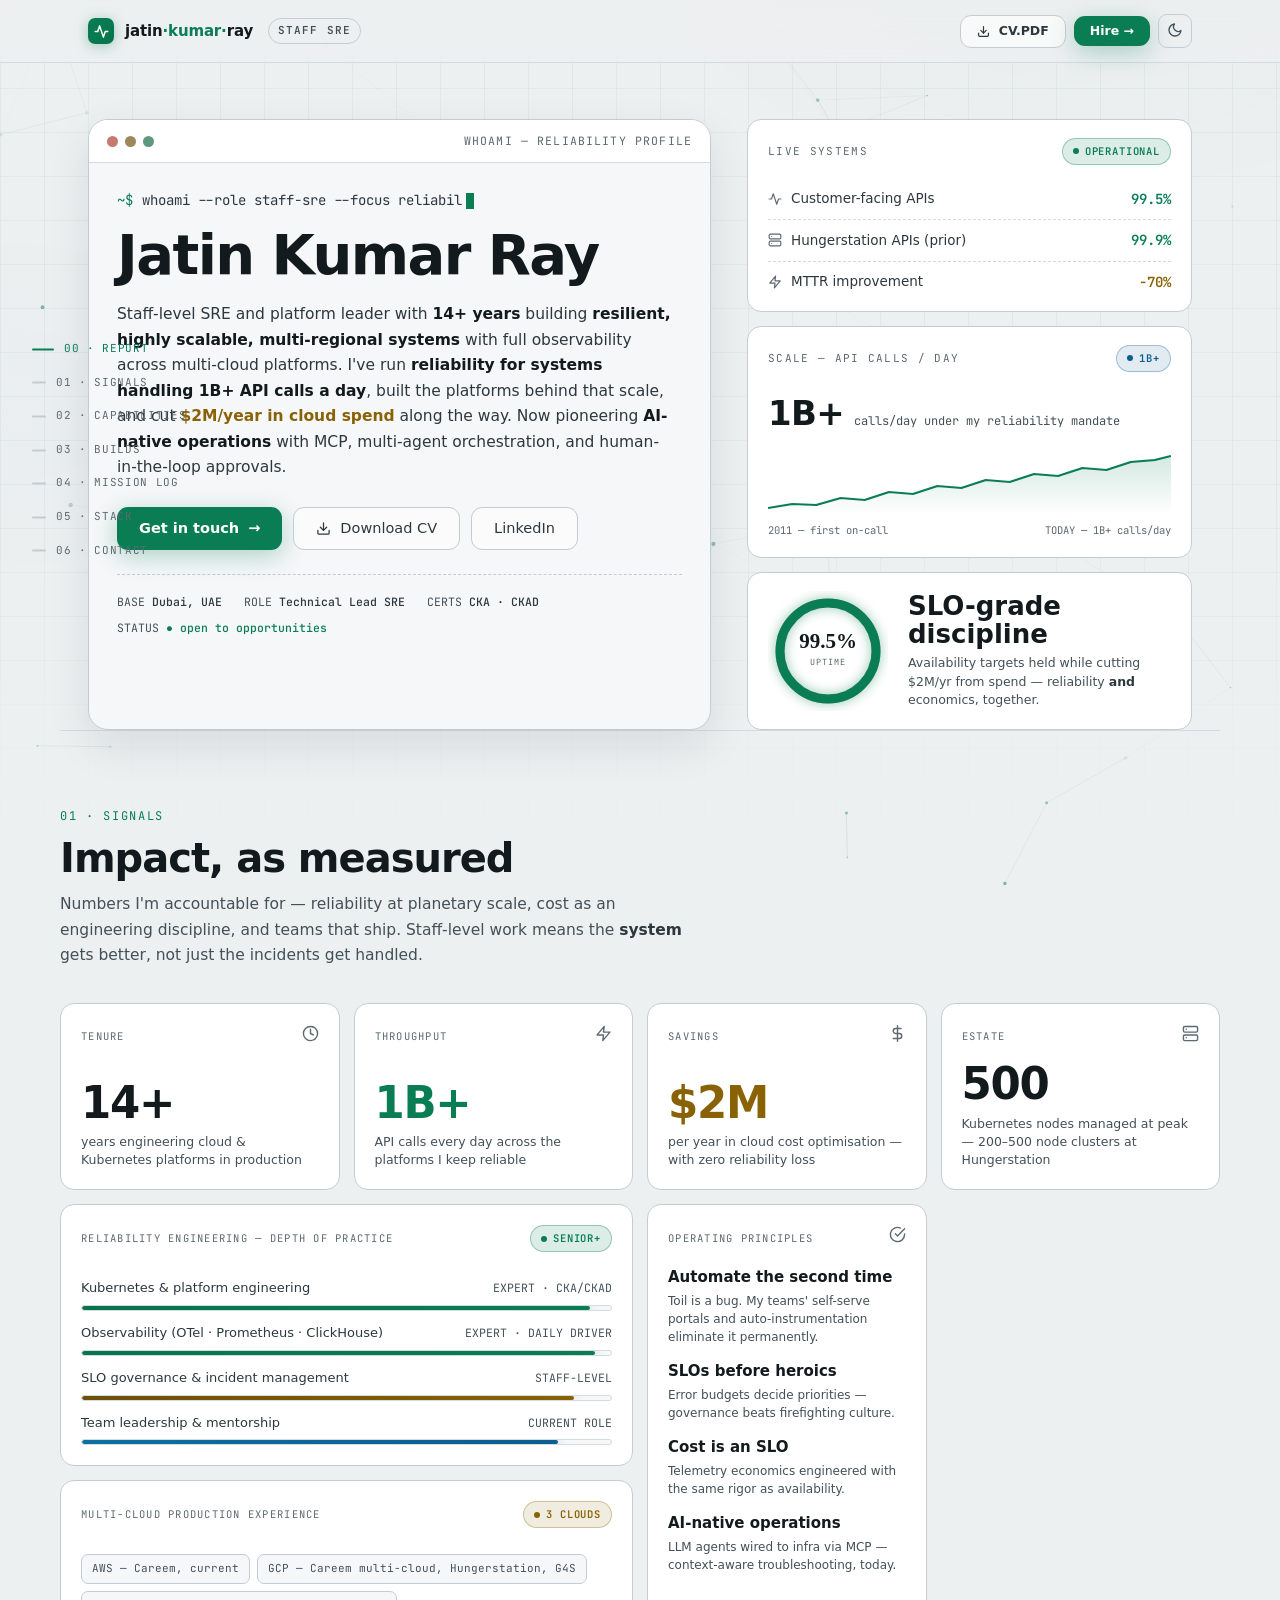
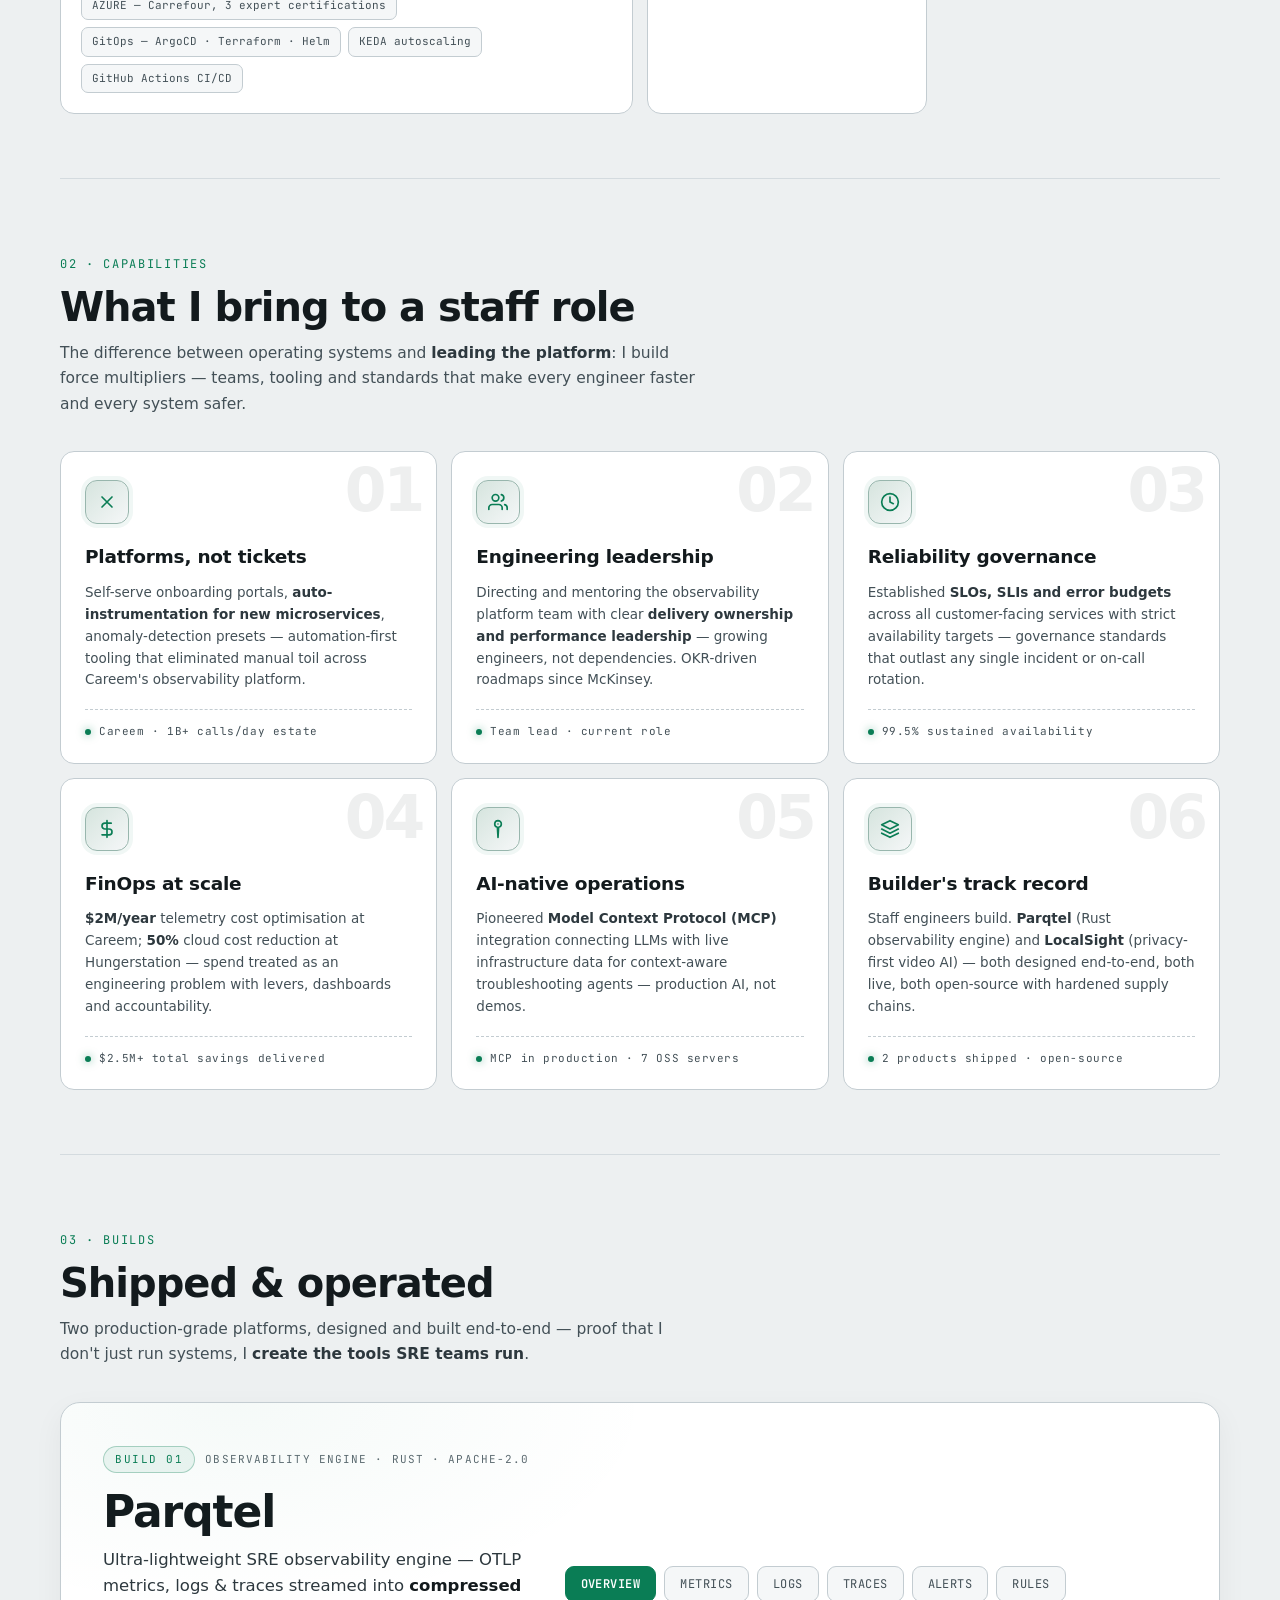
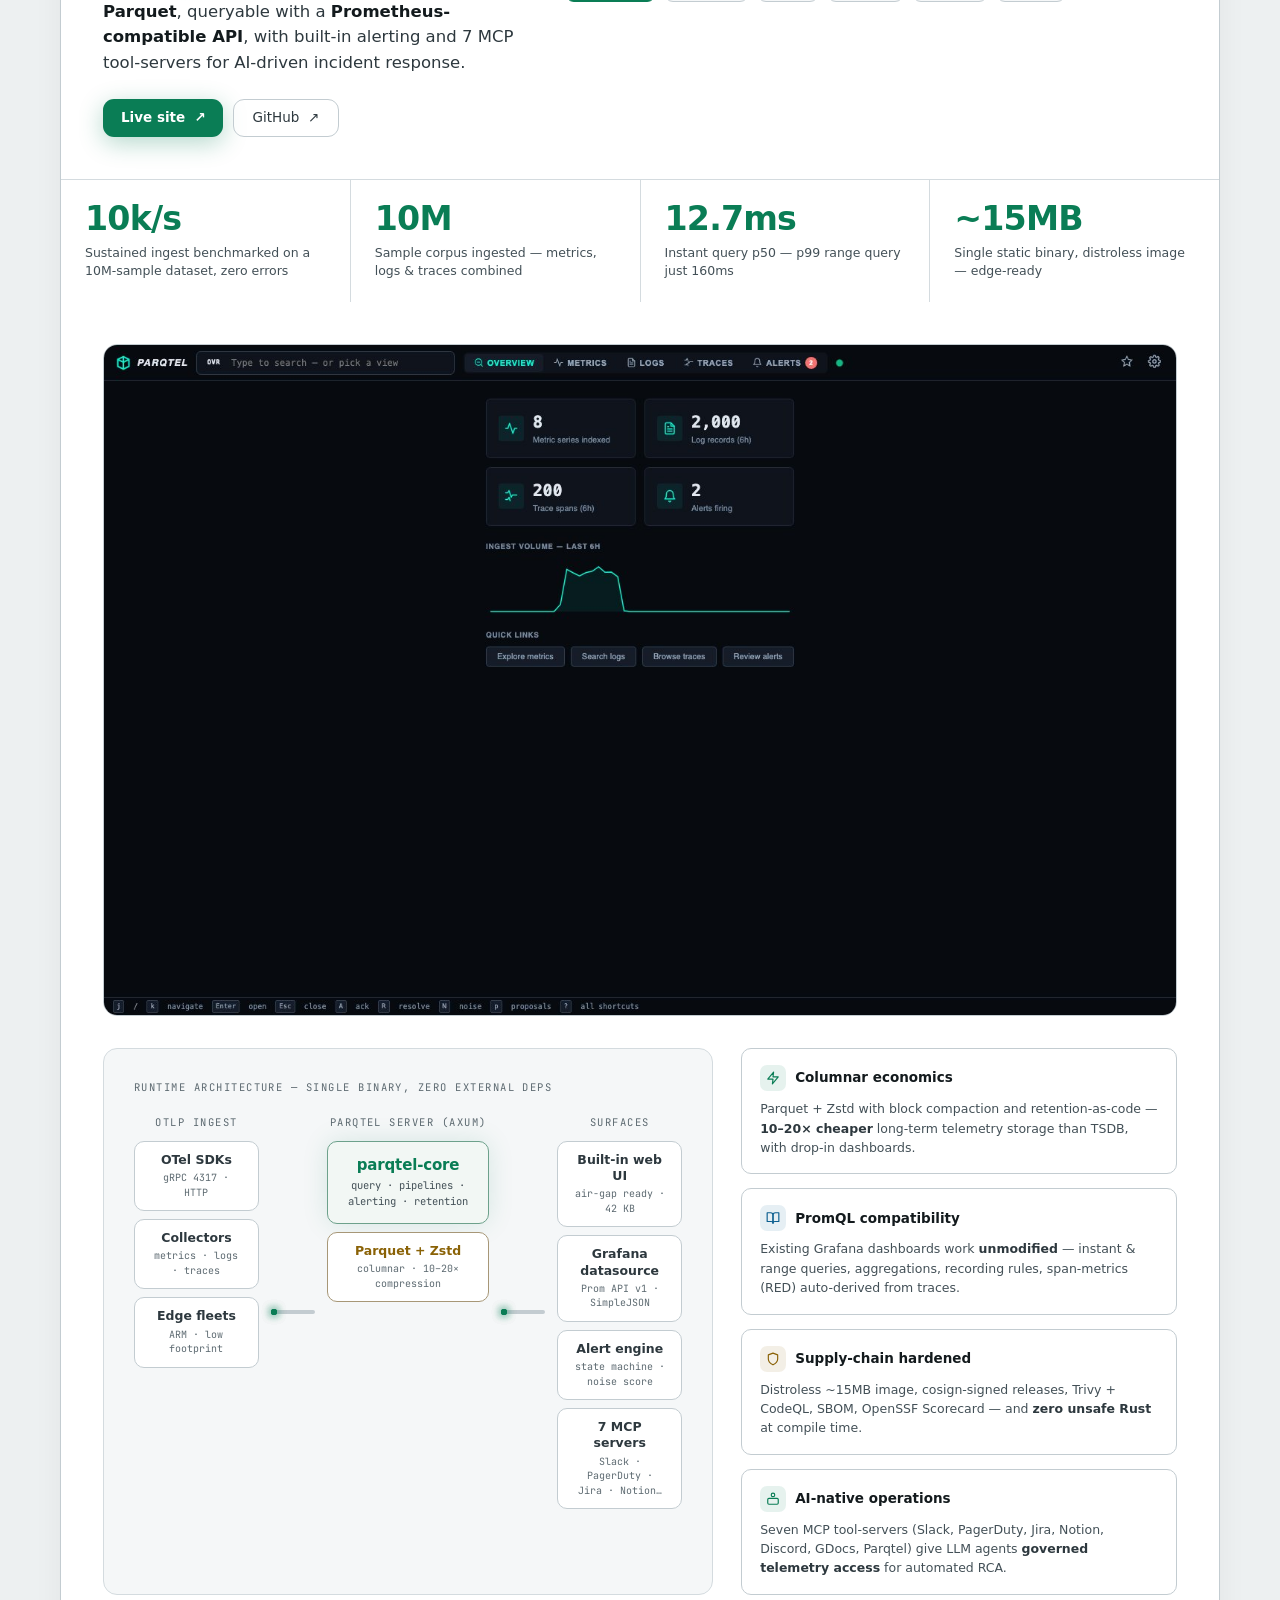
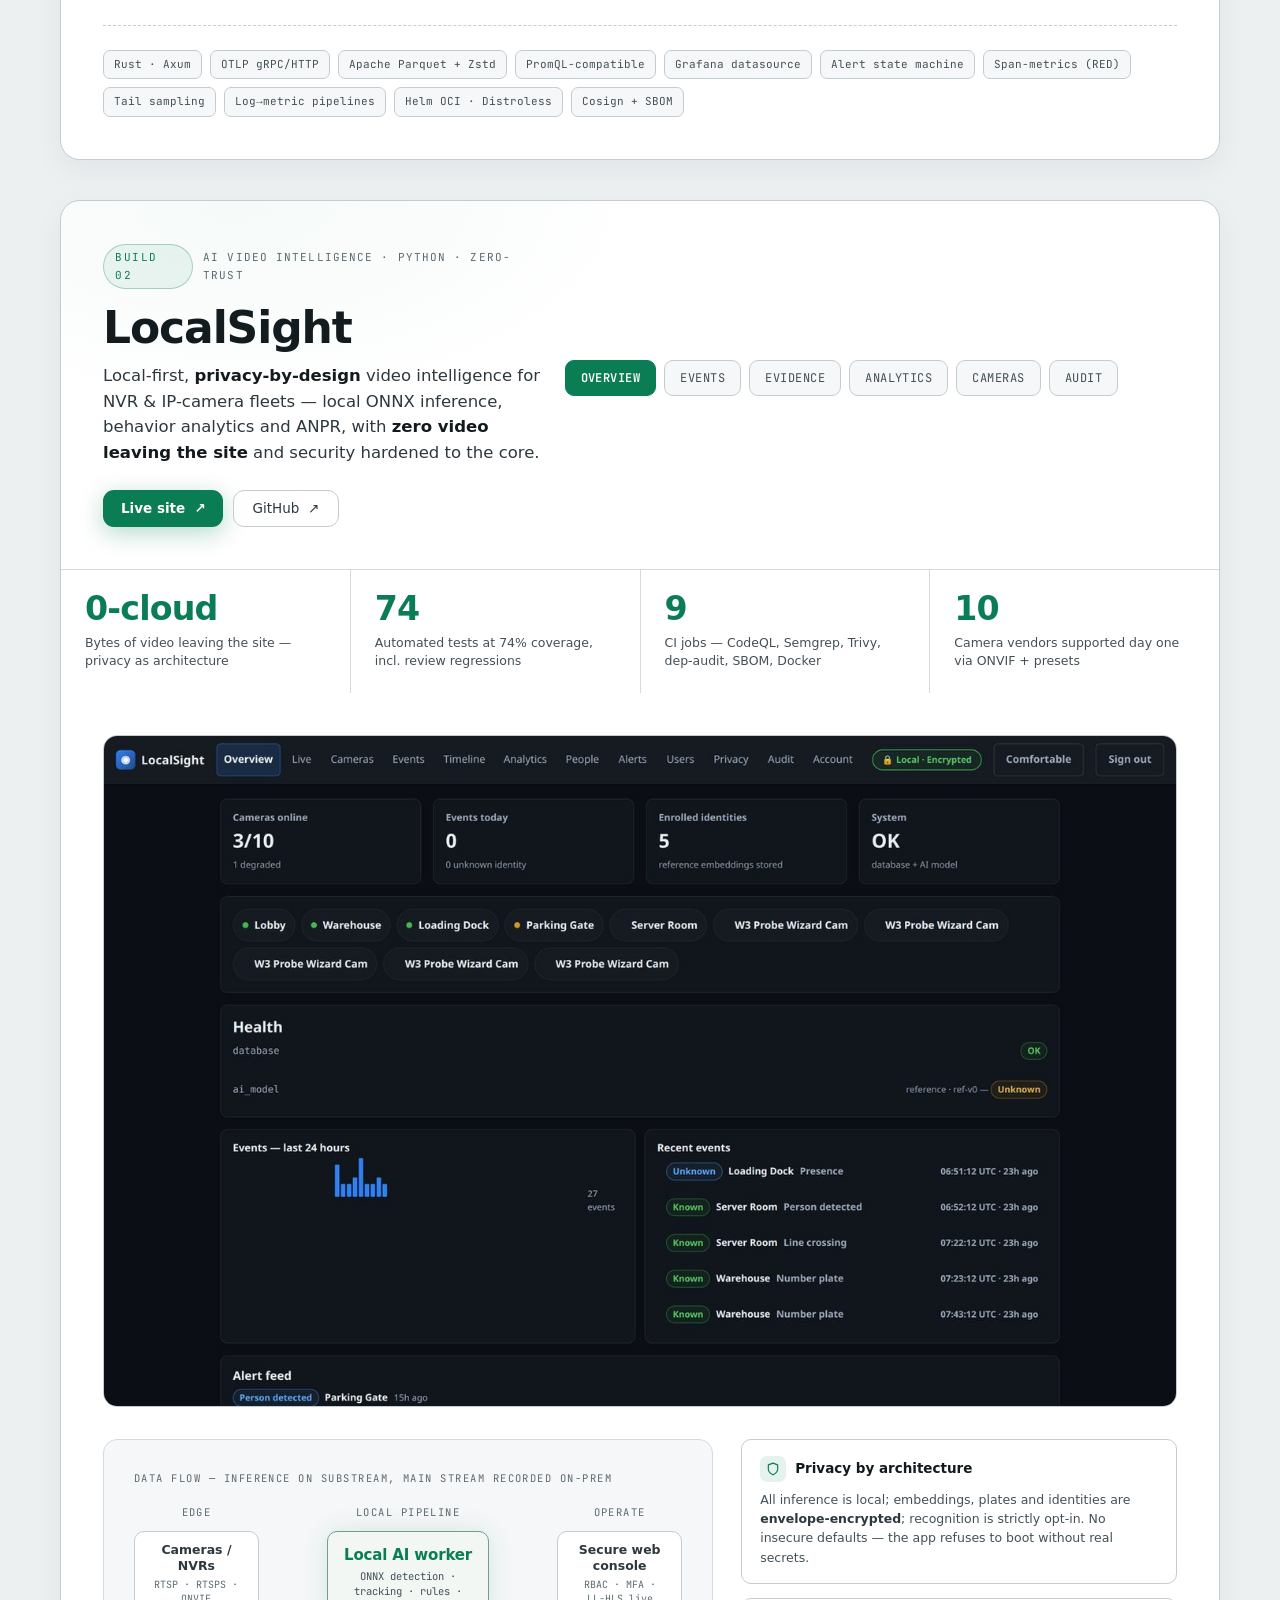
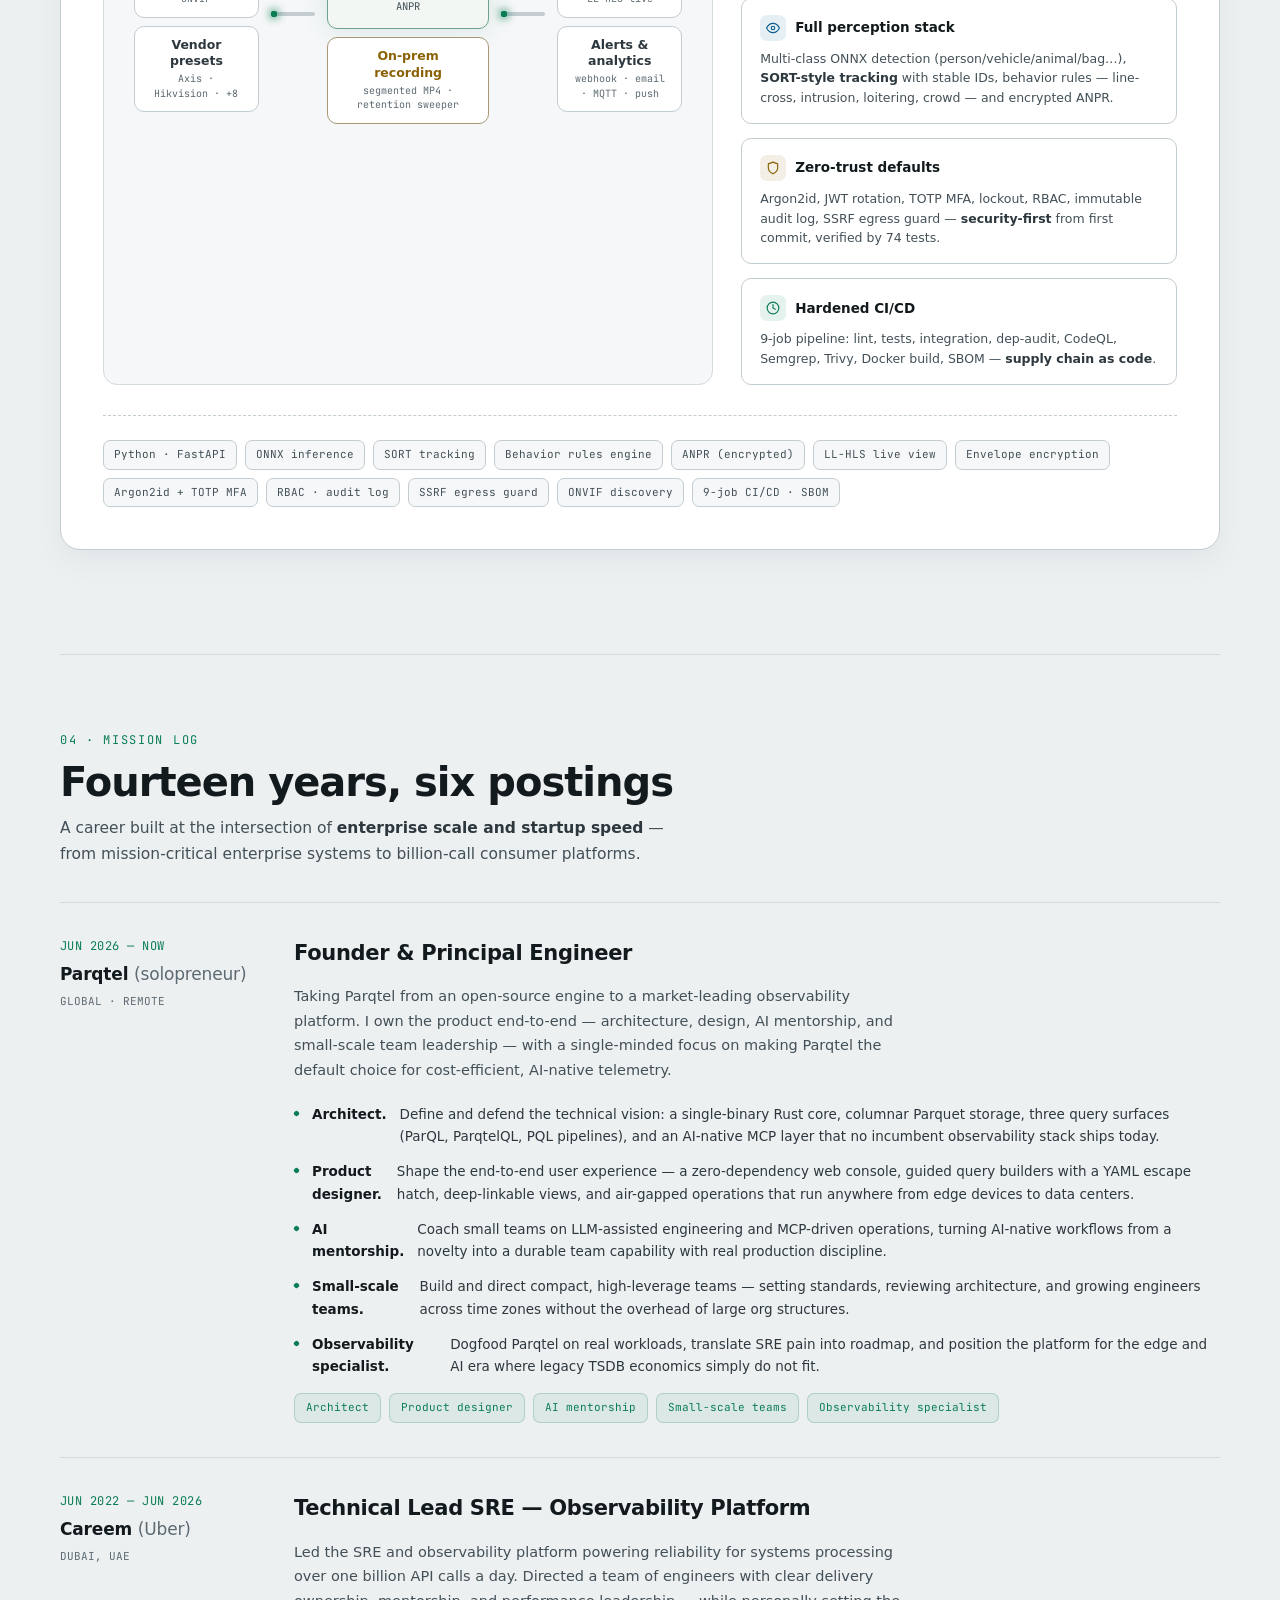
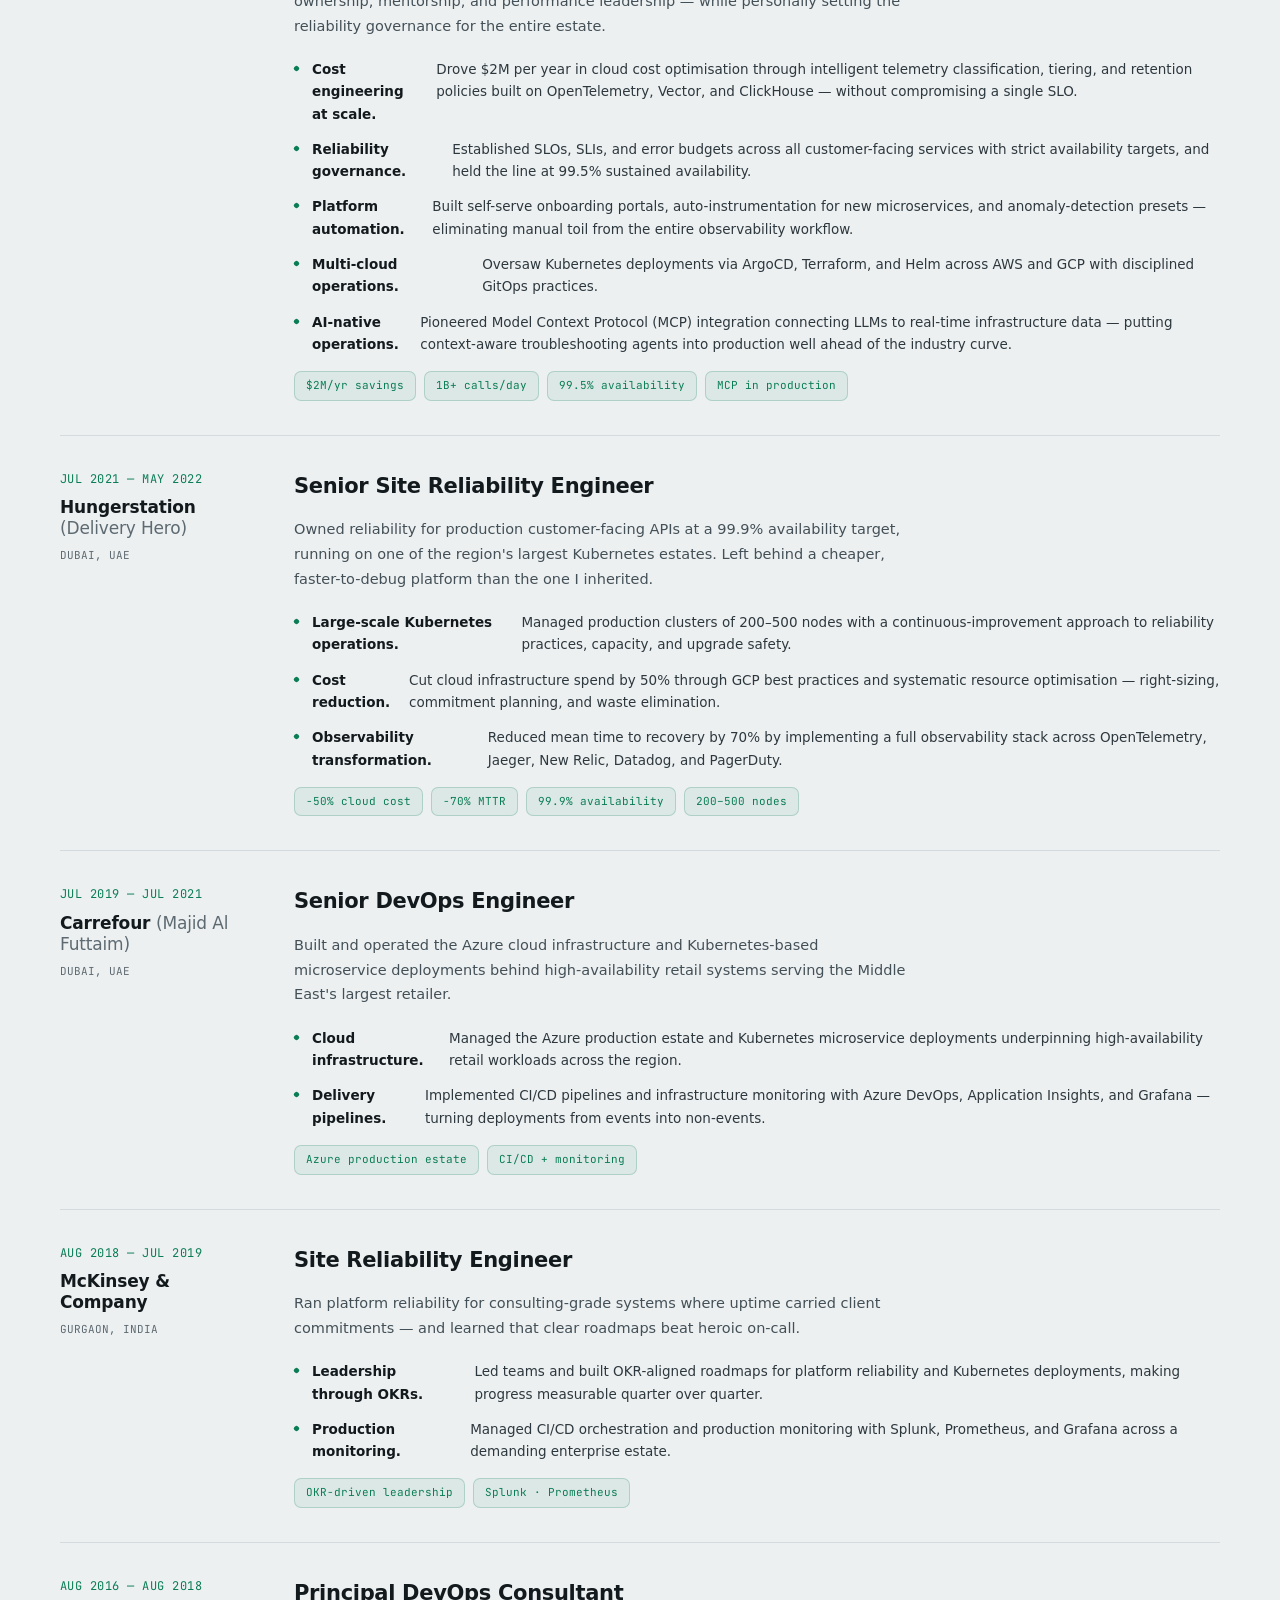
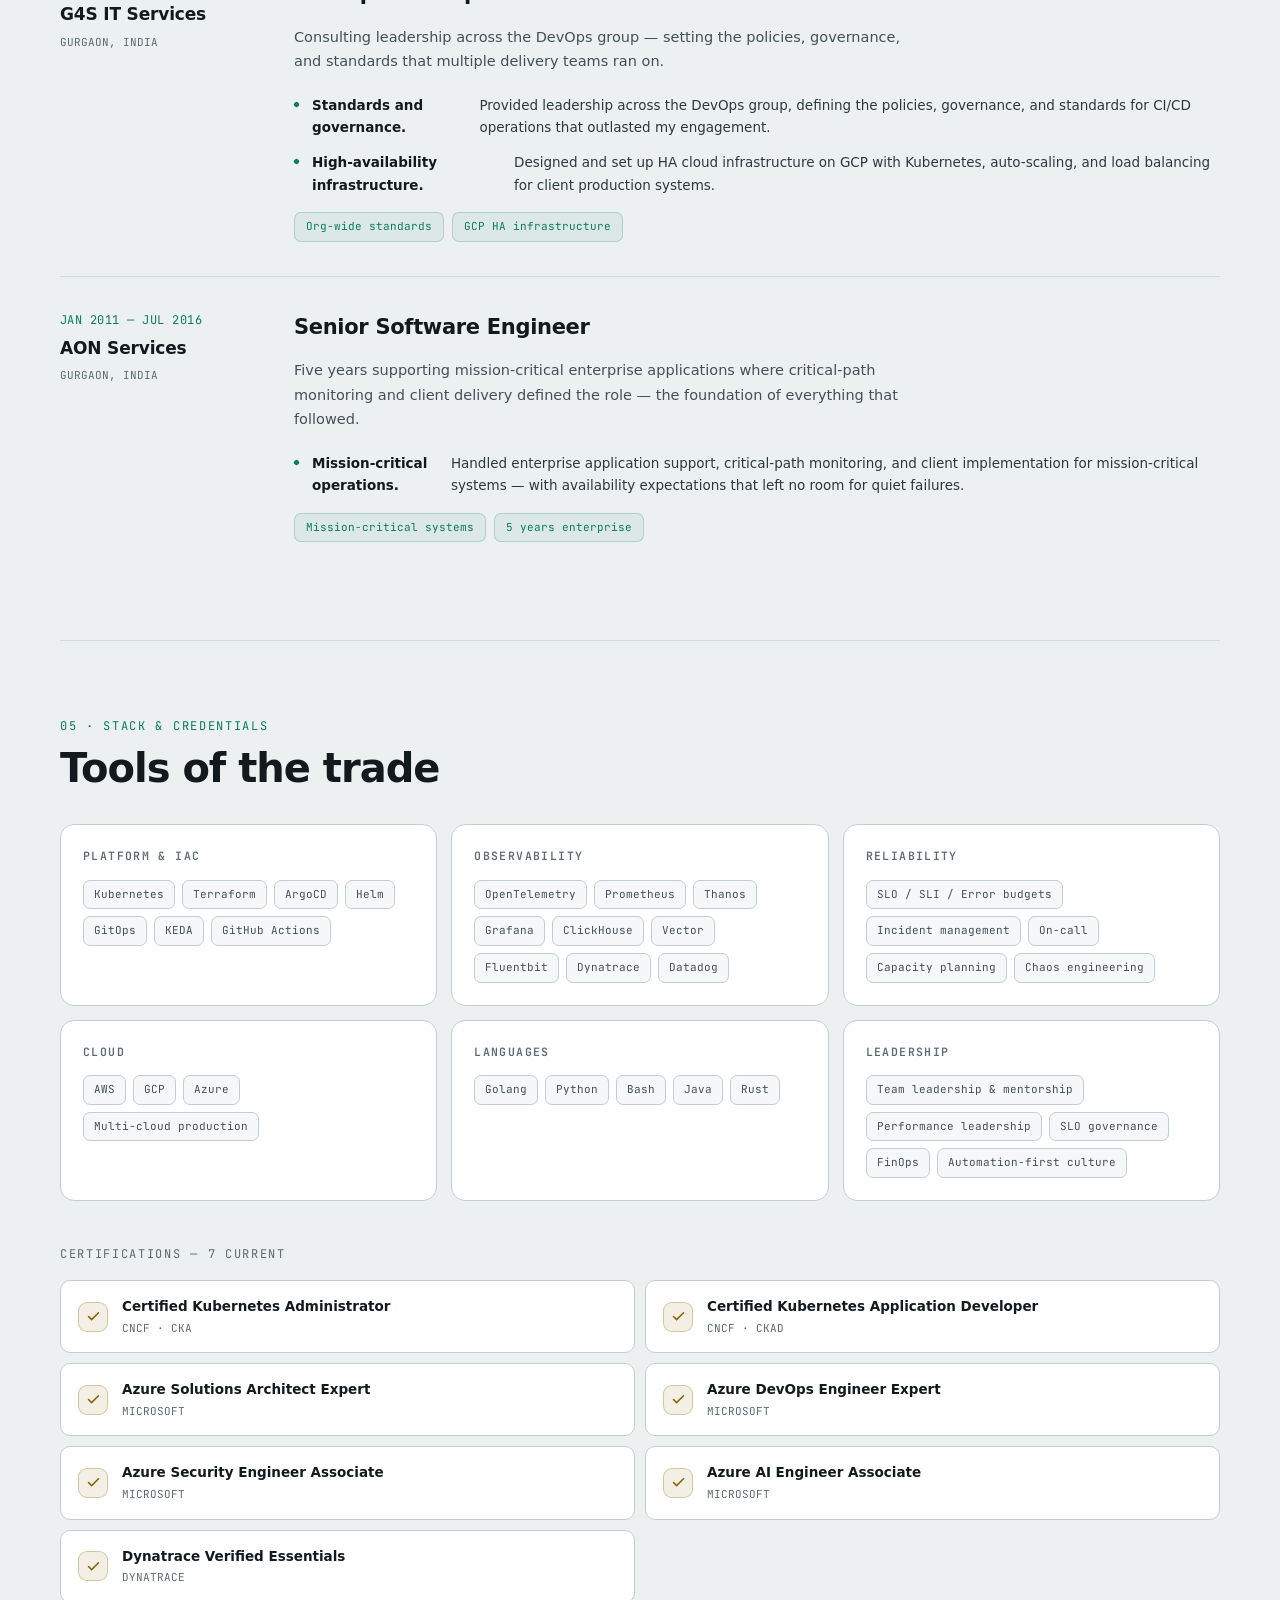
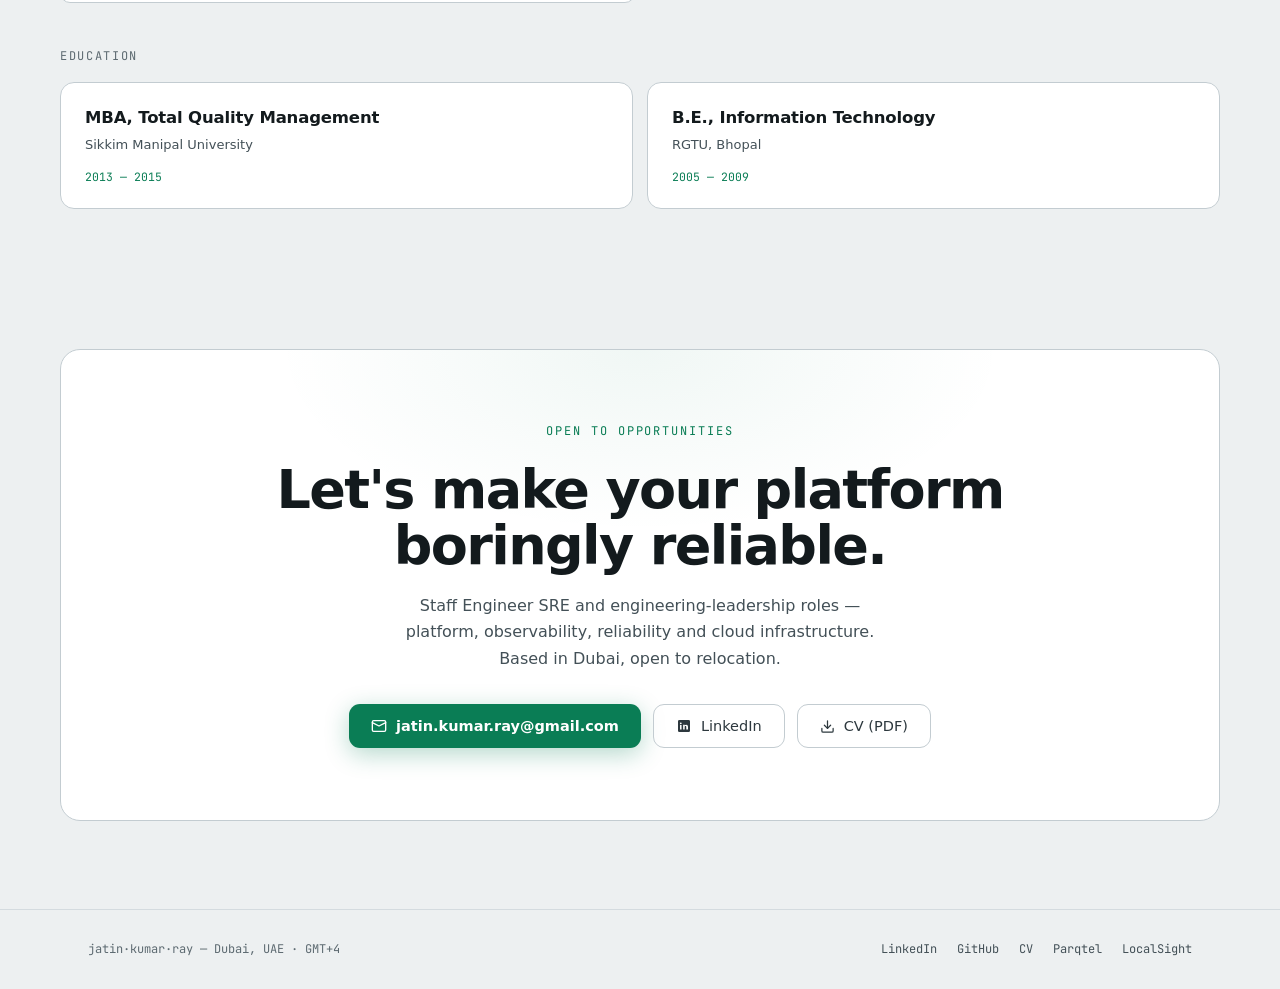
==== commit ff51fe18: "Intro: update positioning statement Staff-level SRE and platform leader with 14+ years building resi" ====
--- a/index.html
+++ b/index.html
@@ -6,7 +6,7 @@
     <title>Jatin Kumar Ray · Staff Engineer, SRE &amp; Platform Leadership</title>
     <meta
       name="description"
-      content="Staff-level SRE and engineering leader — 14+ years scaling Kubernetes, observability and multi-cloud platforms. 1B+ API calls/day reliability at Careem, $2M/year cost optimisation, CKA/CKAD. Builder of Parqtel and LocalSight."
+      content="Staff-level SRE and platform leader with 14+ years building resilient, highly scalable, multi-regional systems with full observability across multi-cloud platforms. 1B+ API calls/day reliability, $2M/year cloud savings. Now pioneering AI-native operations with MCP and multi-agent orchestration."
     />
     <meta name="author" content="Jatin Kumar Ray" />
     <link rel="canonical" href="https://jatinkray.github.io/" />
@@ -37,7 +37,7 @@
     <meta property="og:title" content="Jatin Kumar Ray · Staff Engineer, SRE &amp; Platform Leadership" />
     <meta
       property="og:description"
-      content="14+ years scaling Kubernetes, observability and multi-cloud platforms. 1B+ API calls/day reliability, $2M/year cost optimisation, CKA/CKAD. Builder of Parqtel and LocalSight."
+      content="Staff-level SRE and platform leader — 14+ years building resilient, highly scalable, multi-regional systems across multi-cloud. 1B+ API calls/day reliability, $2M/year cloud savings, AI-native operations with MCP and multi-agent orchestration."
     />
     <meta property="og:url" content="https://jatinkray.github.io/" />
     <meta property="og:site_name" content="Jatin Kumar Ray" />
@@ -46,7 +46,7 @@
     <meta name="twitter:title" content="Jatin Kumar Ray · Staff Engineer, SRE" />
     <meta
       name="twitter:description"
-      content="14+ years scaling Kubernetes, observability and multi-cloud platforms. 1B+ API calls/day, $2M/year cost optimisation."
+      content="Staff-level SRE and platform leader — 14+ years building resilient, multi-regional systems across multi-cloud. 1B+ API calls/day, $2M/year cloud savings, AI-native operations with MCP."
     />
     <meta name="twitter:image" content="https://jatinkray.github.io/assets/img/og-image.png" />
 
@@ -173,12 +173,14 @@
               </div>
               <h1>Jatin Kumar Ray</h1>
               <p class="console-summary">
-                Staff-level SRE &amp; platform leader. I run
-                <b>reliability for systems at 1B+ API calls a day</b> at Careem,
-                and build the platforms that make it possible — cutting
-                <span class="hl">$2M a year</span> from cloud spend along the way.
-                <b>14+ years</b> across Kubernetes, observability and multi-cloud,
-                now pioneering <b>AI-native operations</b> with MCP-connected agents.
+                Staff-level SRE and platform leader with <b>14+ years</b> building
+                <b>resilient, highly scalable, multi-regional systems</b> with full
+                observability across multi-cloud platforms. I've run
+                <b>reliability for systems handling 1B+ API calls a day</b>, built
+                the platforms behind that scale, and cut
+                <span class="hl">$2M/year in cloud spend</span> along the way. Now
+                pioneering <b>AI-native operations</b> with MCP, multi-agent
+                orchestration, and human-in-the-loop approvals.
               </p>
               <div class="console-ctas">
                 <a href="#contact" class="btn btn-solid">Get in touch <span>→</span></a>
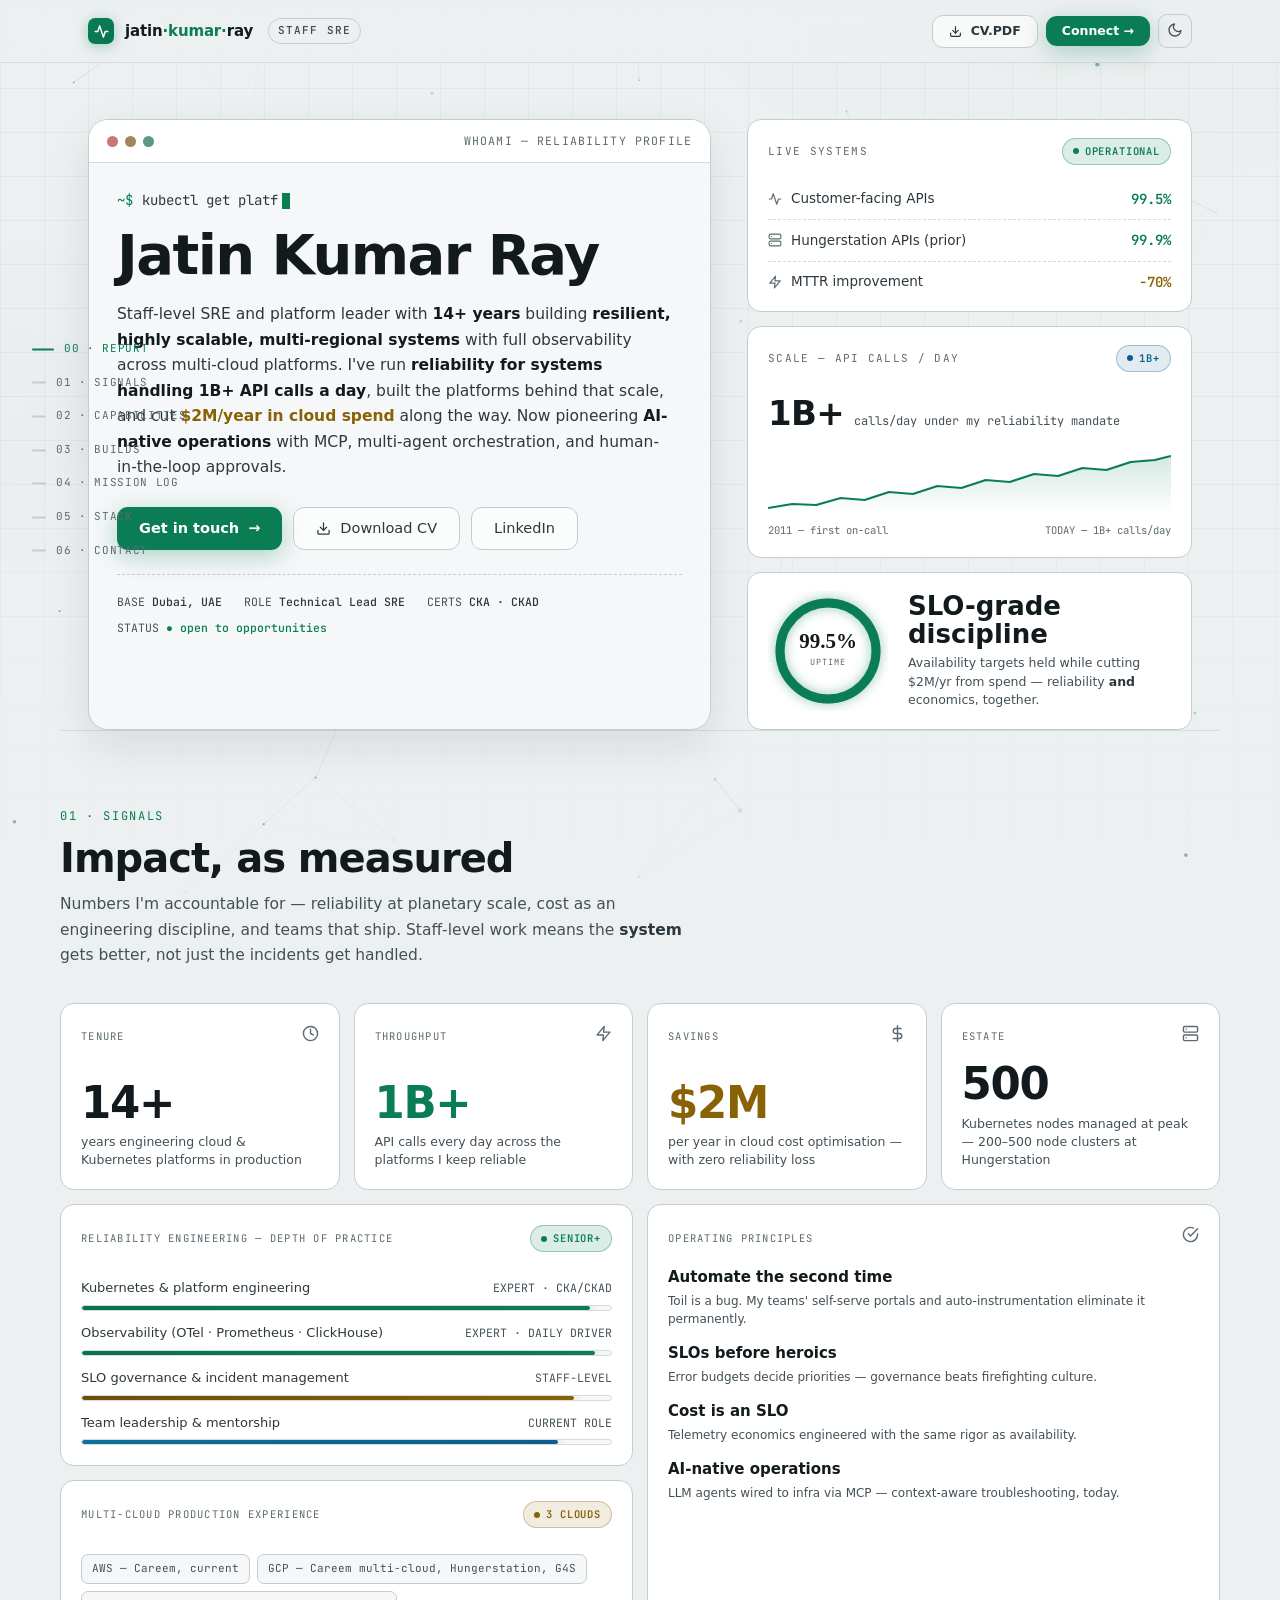
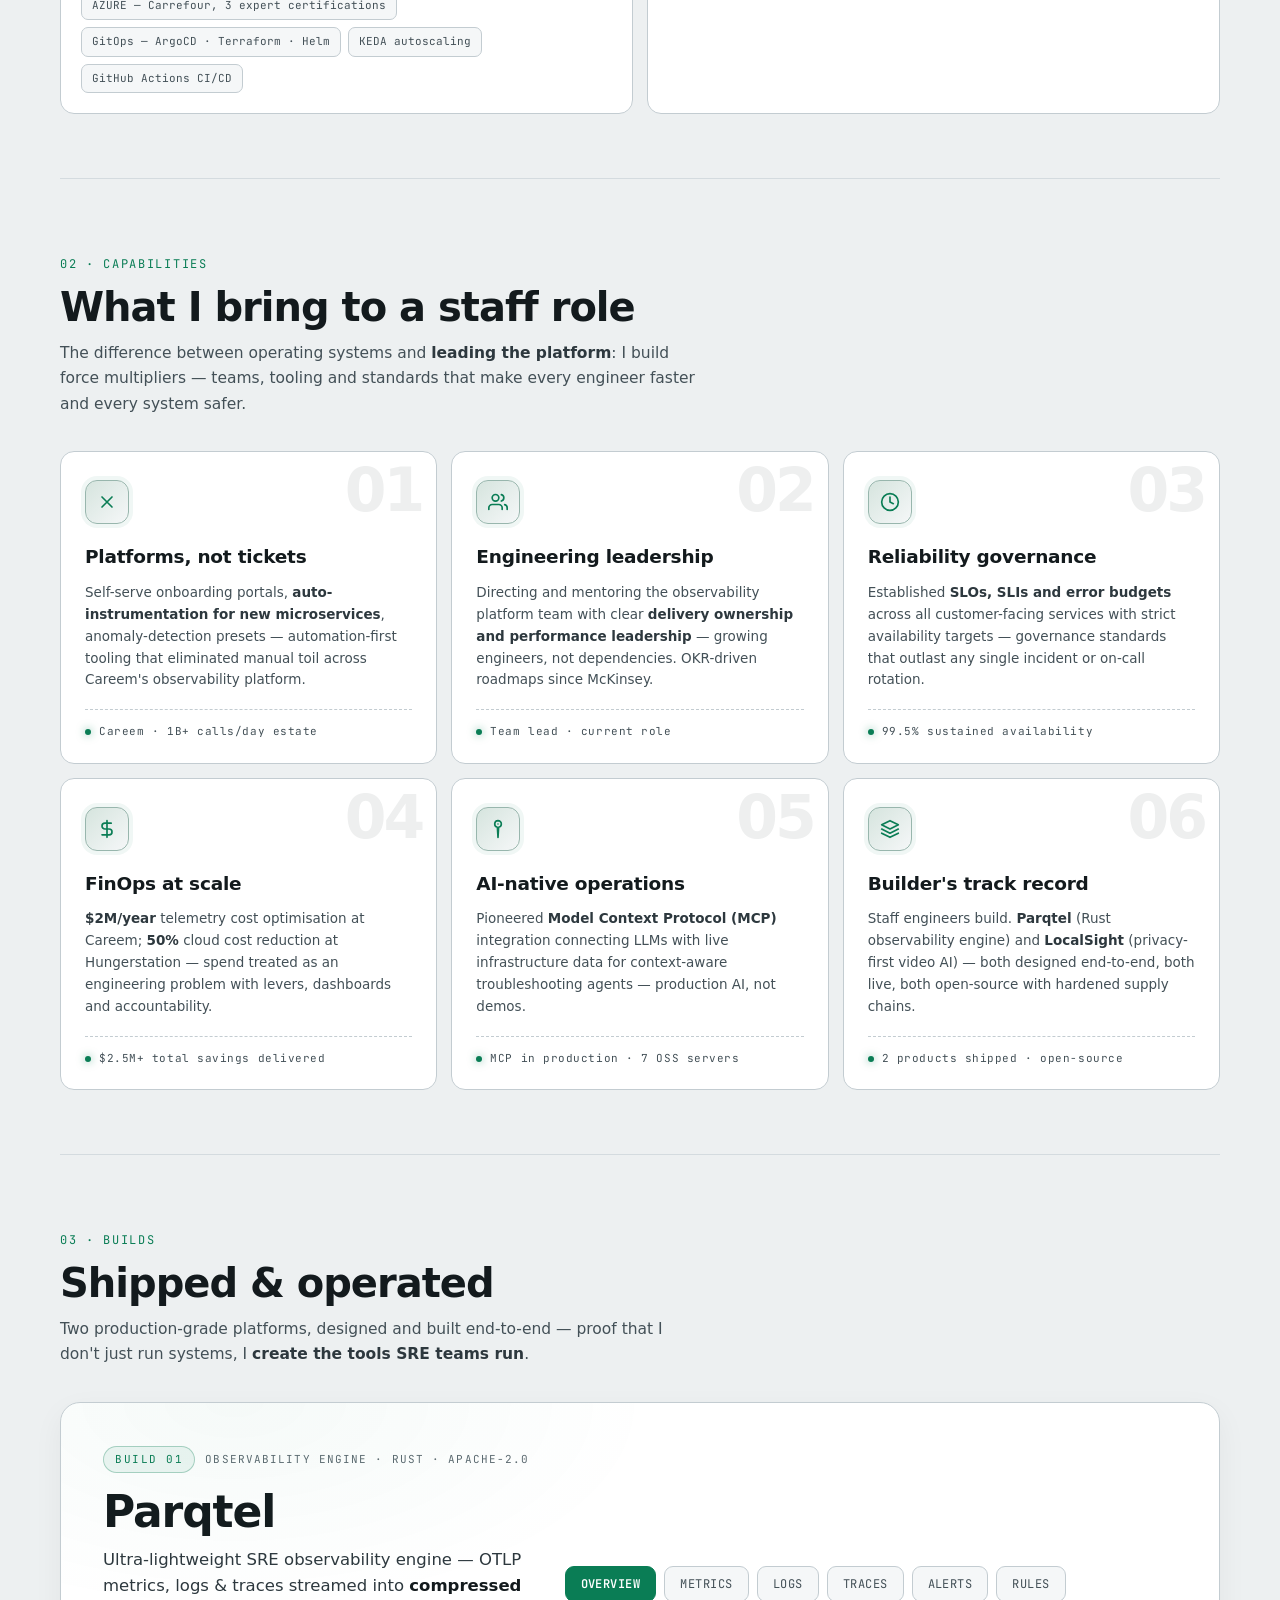
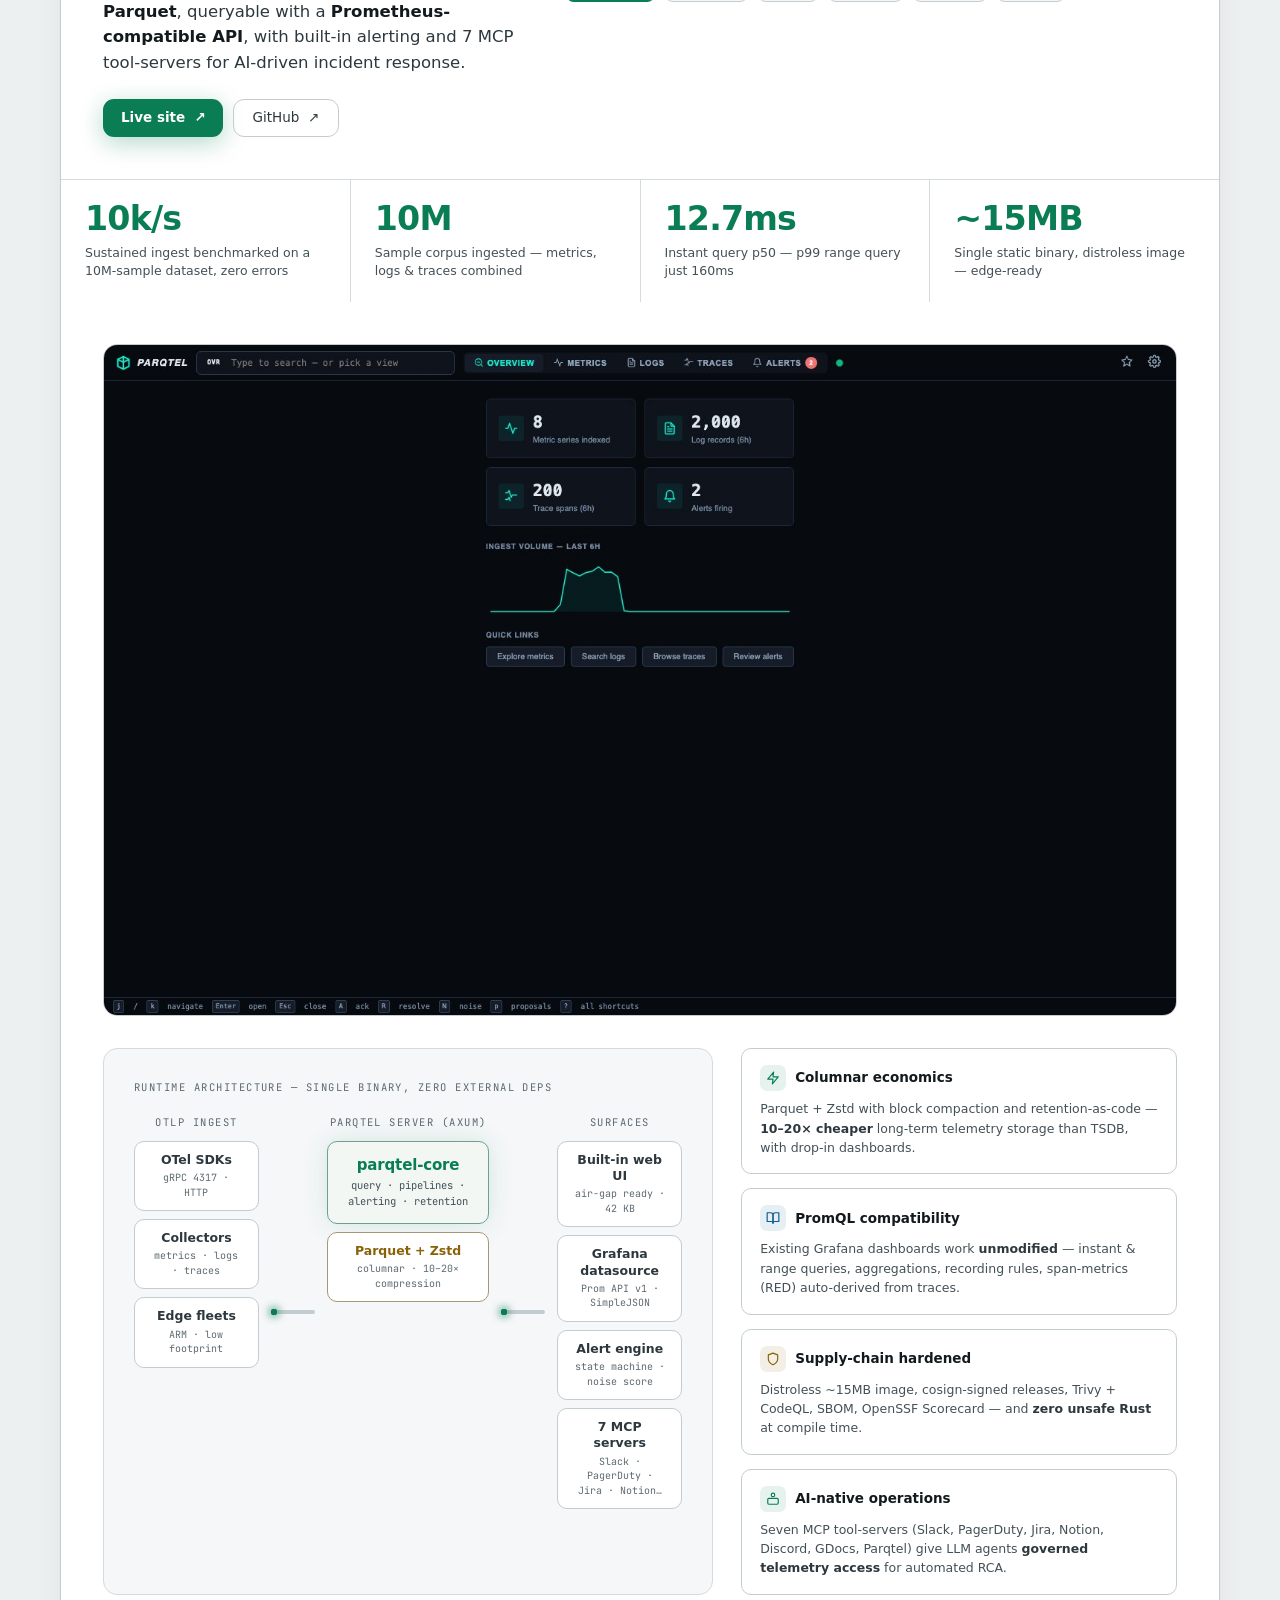
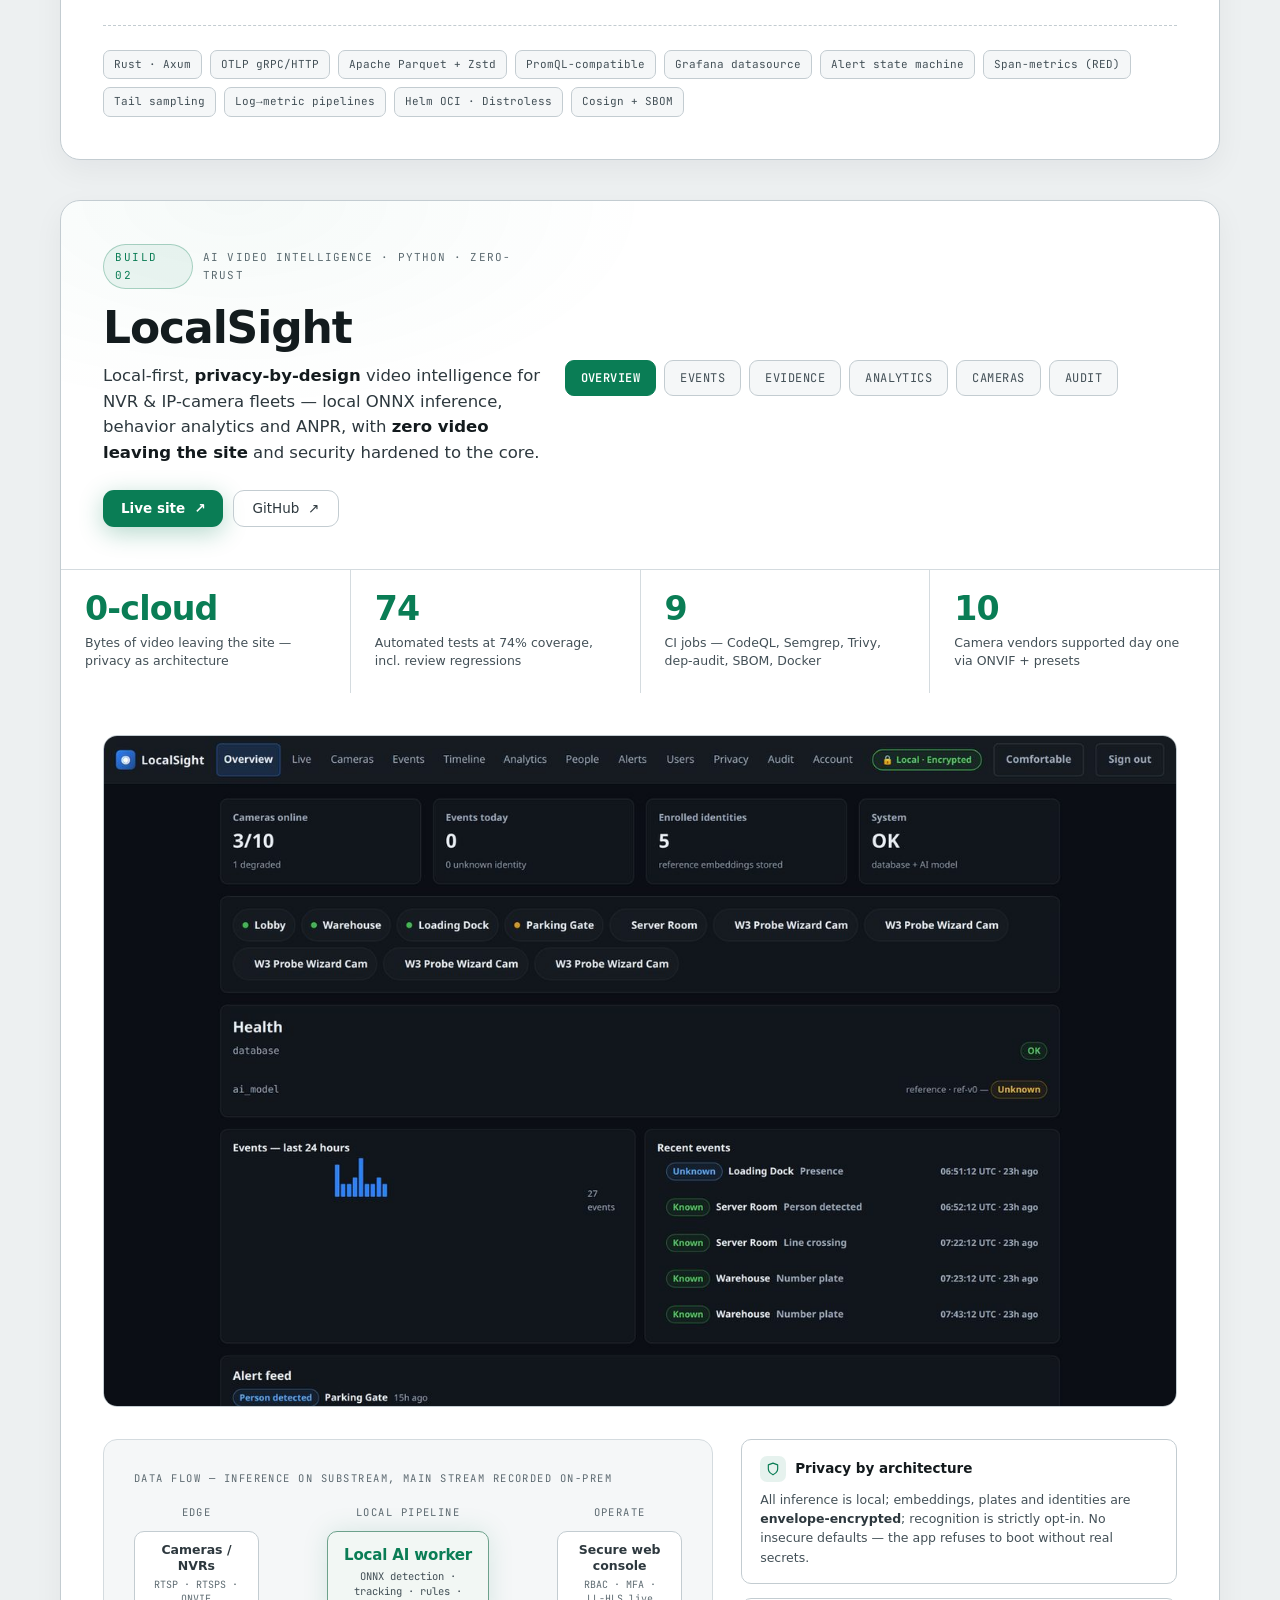
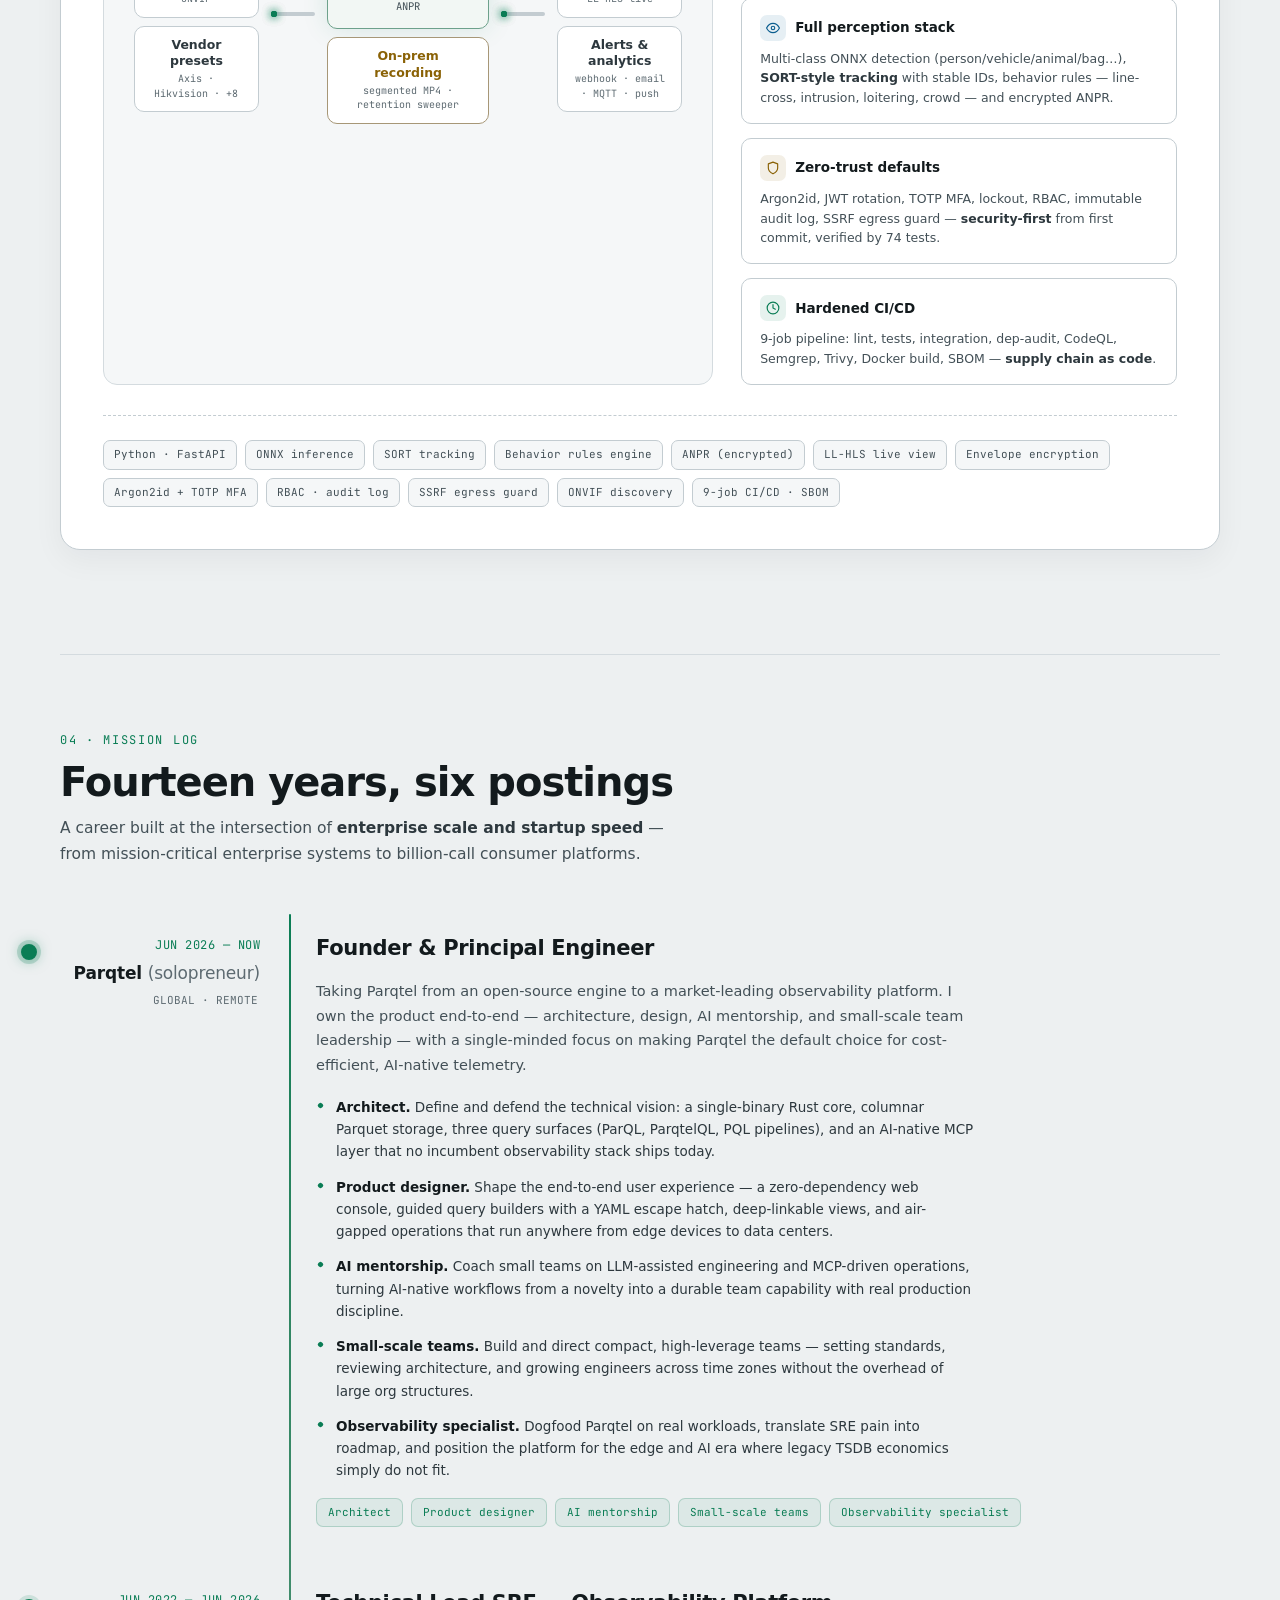
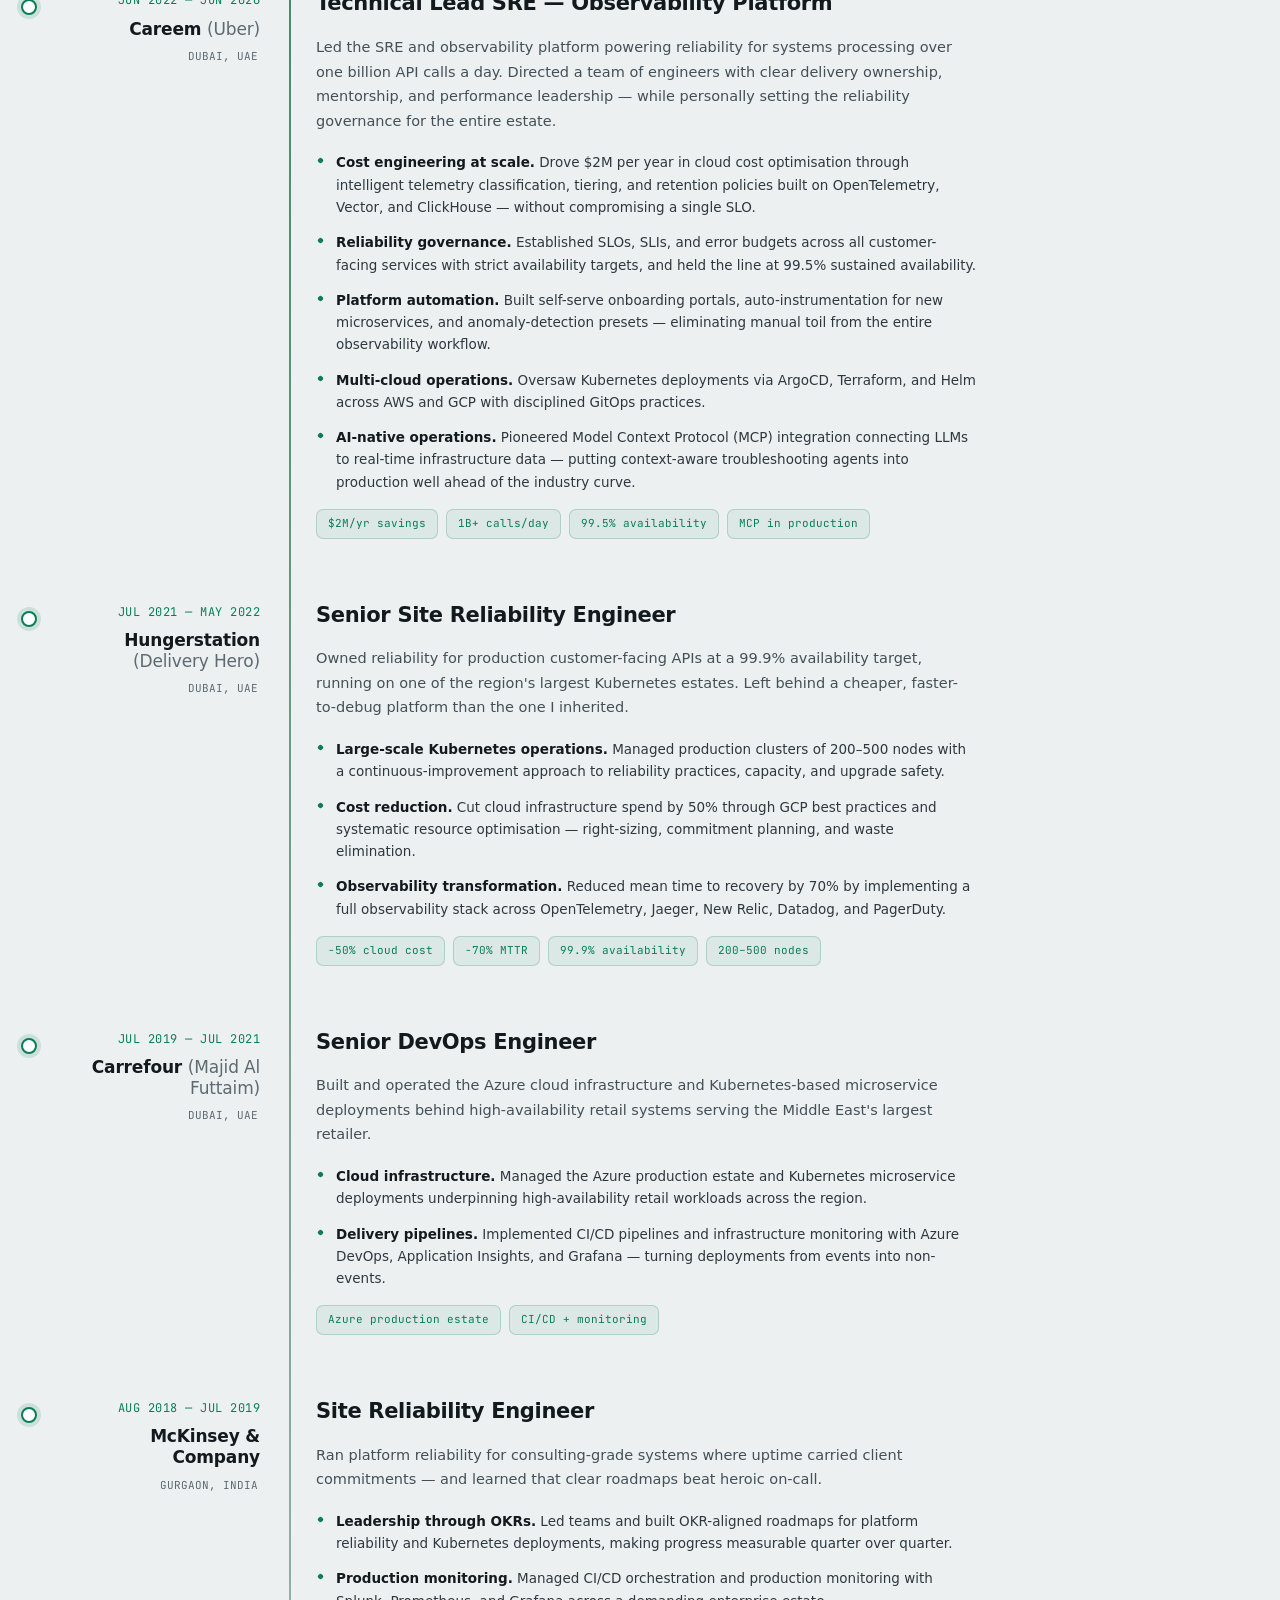
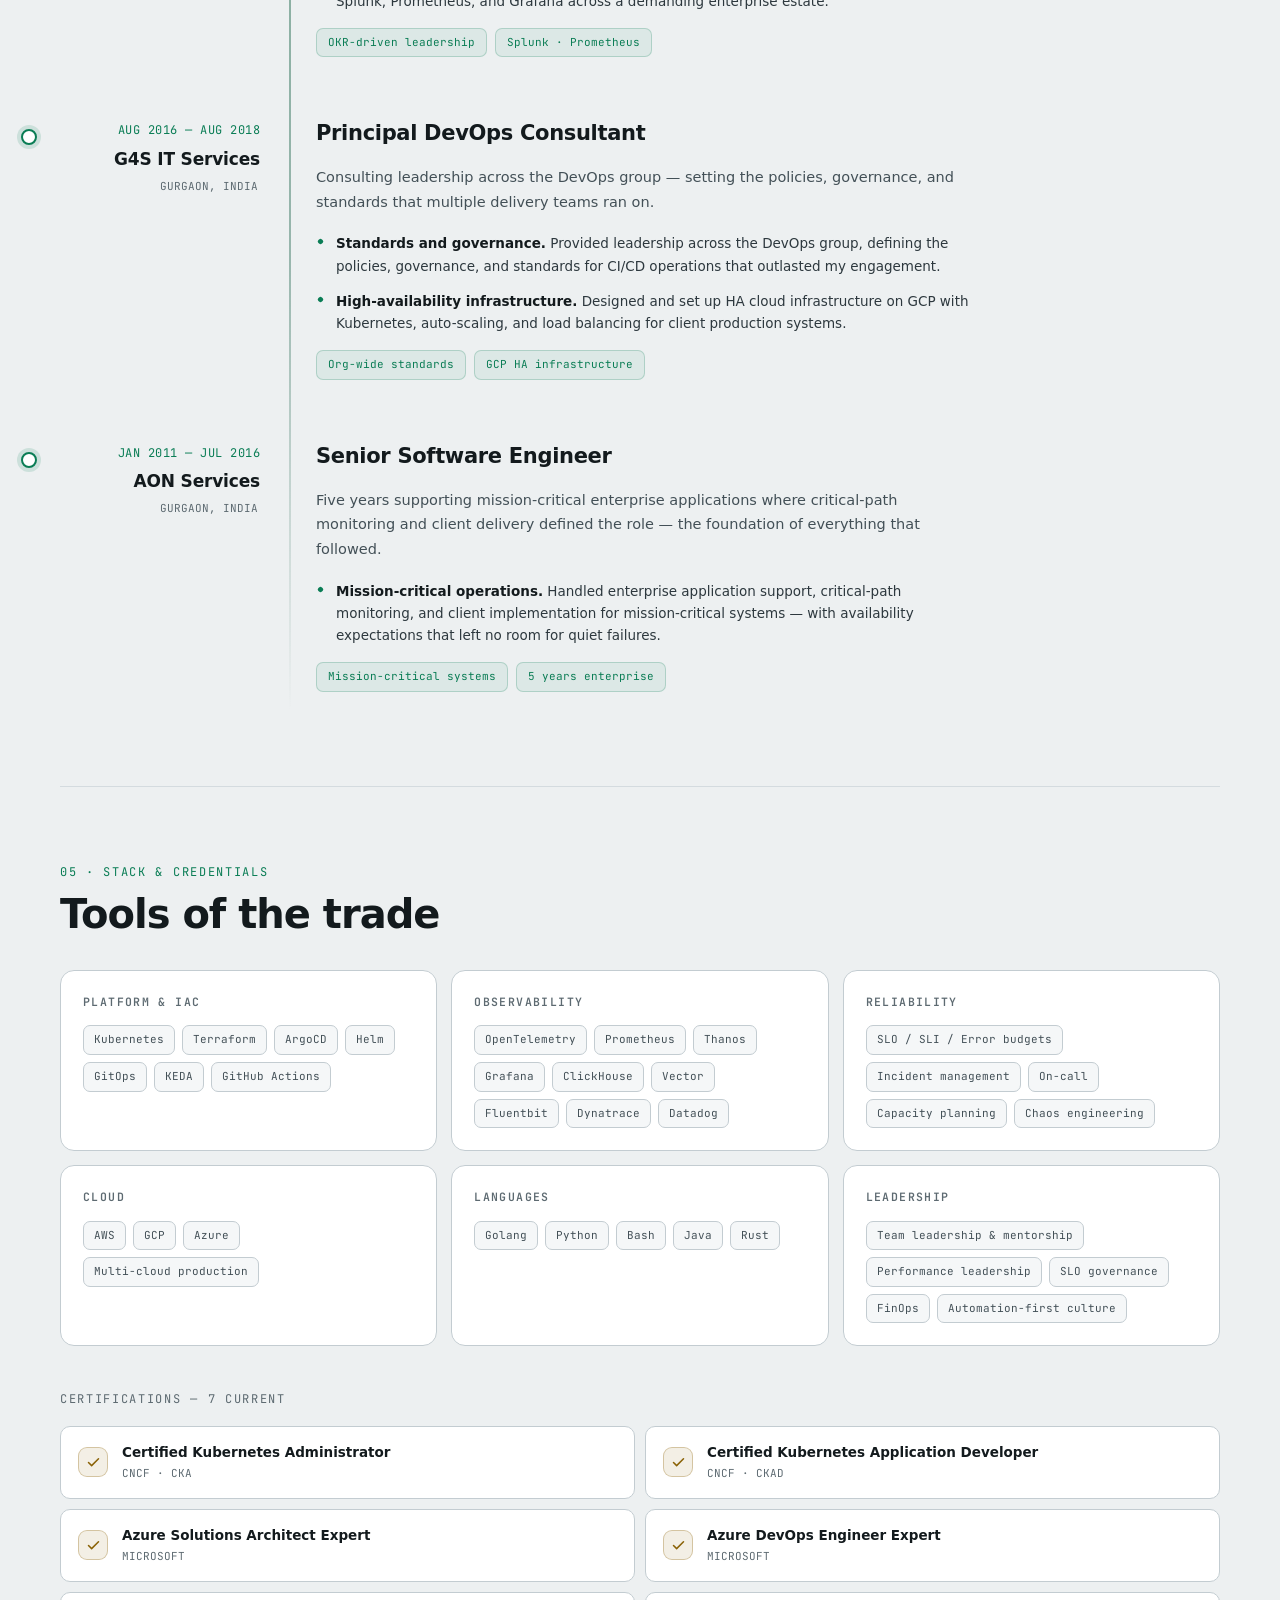
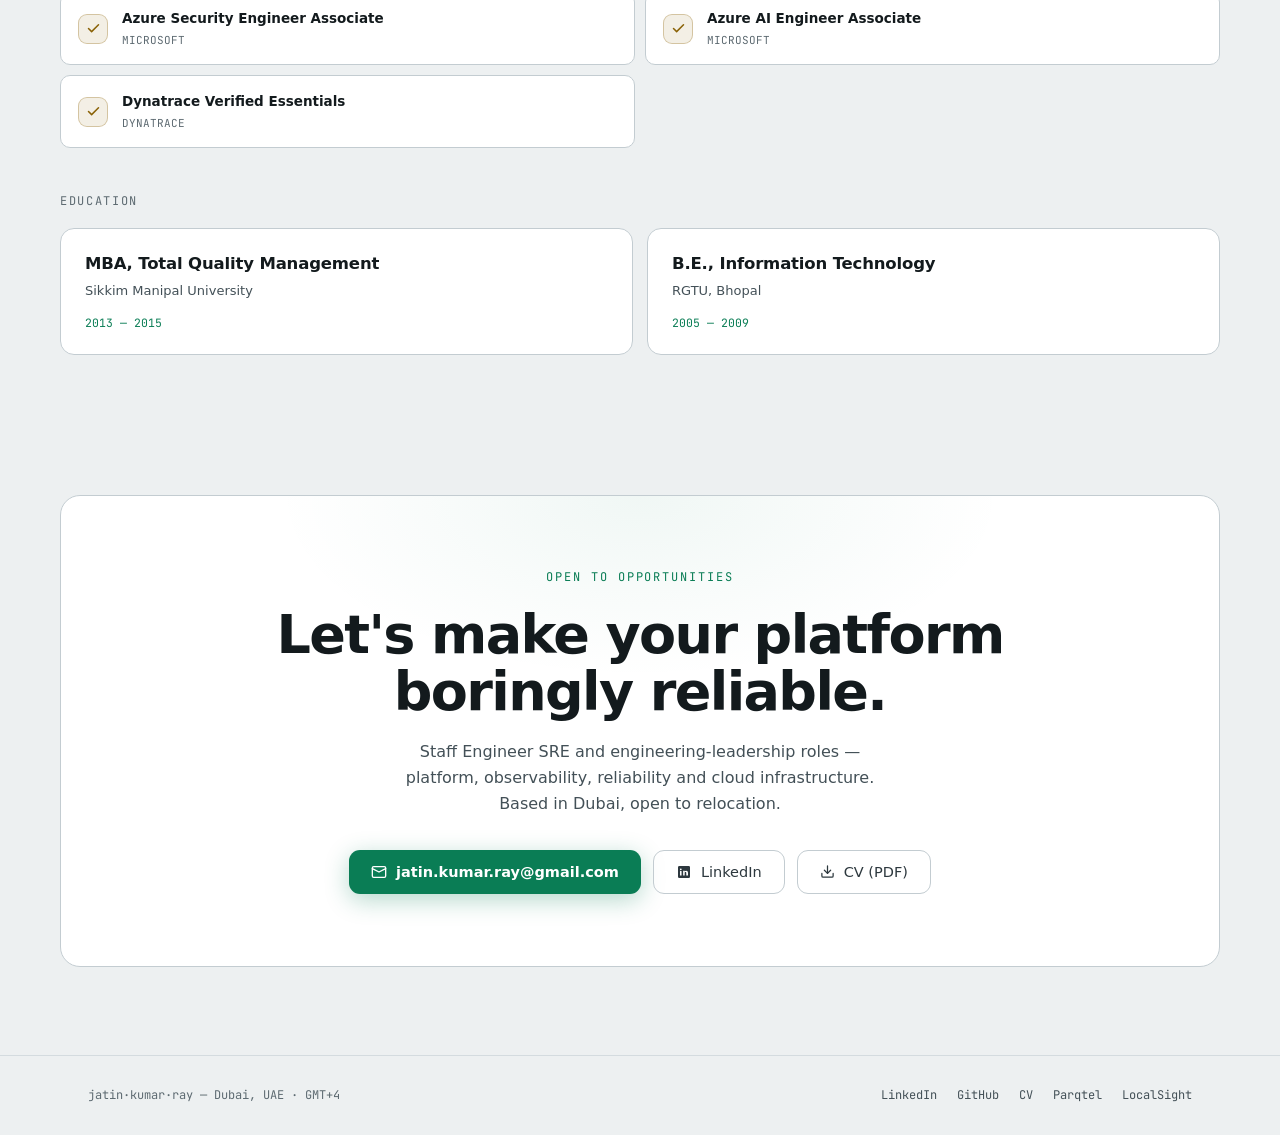
==== commit 2f57fe46: "UX fixes: type-line, bento symmetry, timeline, mobile CTA 1. Type-line chopping: #typed was a shrink" ====
--- a/index.html
+++ b/index.html
@@ -141,11 +141,11 @@
           <span class="role-tag">STAFF SRE</span>
         </a>
         <div class="top-actions">
-          <a href="public/Jatin_Kumar_Ray_CV.pdf" target="_blank" rel="noopener" class="btn btn-line" style="font-size: 12.5px; padding: 9px 16px; font-weight: 600;">
+          <a href="public/Jatin_Kumar_Ray_CV.pdf" target="_blank" rel="noopener" class="btn btn-line topbar-cv" style="font-size: 12.5px; padding: 9px 16px; font-weight: 600;">
             <svg width="13" height="13" viewBox="0 0 24 24" fill="none" stroke="currentColor" stroke-width="2.2" stroke-linecap="round" stroke-linejoin="round" aria-hidden="true"><path d="M21 15v4a2 2 0 0 1-2 2H5a2 2 0 0 1-2-2v-4"/><polyline points="7 10 12 15 17 10"/><line x1="12" y1="15" x2="12" y2="3"/></svg>
             CV.PDF
           </a>
-          <a href="#contact" class="btn btn-solid" style="font-size: 12.5px; padding: 9px 16px;">Hire&nbsp;→</a>
+          <a href="#contact" class="btn btn-solid topbar-cta" style="font-size: 12.5px; padding: 9px 16px;">Connect&nbsp;→</a>
           <button id="theme-toggle" type="button" class="icon-btn" aria-label="Toggle color theme" title="Toggle color theme">
             <span class="sun-i"><svg viewBox="0 0 24 24" fill="none" stroke="currentColor" stroke-width="2" stroke-linecap="round" stroke-linejoin="round" aria-hidden="true"><circle cx="12" cy="12" r="4"/><path d="M12 2v2M12 20v2M4.93 4.93l1.41 1.41M17.66 17.66l1.41 1.41M2 12h2M20 12h2M4.93 19.07l1.41-1.41M17.66 6.34l1.41-1.41"/></svg></span>
             <span class="moon-i"><svg viewBox="0 0 24 24" fill="none" stroke="currentColor" stroke-width="2" stroke-linecap="round" stroke-linejoin="round" aria-hidden="true"><path d="M21 12.79A9 9 0 1 1 11.21 3 7 7 0 0 0 21 12.79z"/></svg></span>
@@ -360,8 +360,9 @@
             </div>
           </div>
 
-          <!-- tall cell: what staff means -->
-          <div class="bento-cell b-tall" style="justify-content: flex-start; gap: 14px;">
+          <!-- tall cell: what staff means — spans 2x2 so the bento grid
+               has zero holes (Estate above, meters left, tags bottom) -->
+          <div class="bento-cell b-tall b-wide" style="justify-content: flex-start; gap: 14px;">
             <div class="bc-top">
               <span class="bc-label">Operating principles</span>
               <span class="bc-icon"><svg viewBox="0 0 24 24" fill="none" stroke="currentColor" stroke-width="2" stroke-linecap="round" stroke-linejoin="round" aria-hidden="true"><path d="M22 11.08V12a10 10 0 1 1-5.93-9.14"/><polyline points="22 4 12 14.01 9 11.01"/></svg></span>
--- a/assets/css/style.css
+++ b/assets/css/style.css
@@ -209,8 +209,10 @@
 }
 @media (max-width: 700px) {
   .topbar-inner { padding: 12px 18px; gap: 10px; }
-  /* hide the topbar CV button on small screens (footer + hero still offer it) */
-  .top-actions .btn { display: none; }
+  /* CV stays reachable via footer + hero; keep Connect always visible */
+  .top-actions .topbar-cv { display: none; }
+  .top-actions .topbar-cta { font-size: 11.5px; padding: 8px 13px; flex: none; }
+  .brand .role-tag { display: none; }
 }
 .brand {
   display: flex;
@@ -369,6 +371,19 @@
   display: flex;
   align-items: center;
   min-height: 22px;
+  /* typed text must never shrink or clip: keep it on one line, shrinking
+     the font instead, so the cursor always trails the last letter */
+  max-width: 100%;
+  white-space: nowrap;
+  overflow: hidden;
+}
+.type-line #typed { flex: 0 0 auto; }
+@media (max-width: 700px) {
+  .console-body .type-line { font-size: 11.5px; }
+  .type-line .cursor { width: 6px; height: 13px; }
+}
+@media (max-width: 420px) {
+  .console-body .type-line { font-size: 10px; }
 }
 .type-line .prompt { color: var(--ops); margin-right: 9px; }
 .type-line .cursor {
@@ -1095,19 +1110,62 @@
 }
 
 /* ============================================================
-   EXPERIENCE — mission log
+   EXPERIENCE — mission log as a chronological timeline
    ============================================================ */
-.missions { display: flex; flex-direction: column; gap: 0; }
+.missions {
+  position: relative;
+  display: flex;
+  flex-direction: column;
+  /* room on the left for the timeline spine (mobile: spine at 10px) */
+  padding-left: 34px;
+}
+/* the continuous spine line */
+.missions::before {
+  content: "";
+  position: absolute;
+  left: 10px;
+  top: 12px;
+  bottom: 12px;
+  width: 2px;
+  background: linear-gradient(180deg, var(--ops) 0%, color-mix(in oklab, var(--ops) 28%, var(--line)) 85%, transparent 100%);
+  border-radius: 2px;
+}
 .mission {
   display: grid;
   grid-template-columns: 1fr;
   gap: 14px;
-  padding: 34px 0;
-  border-top: 1px solid var(--line-soft);
+  padding: 30px 0;
   position: relative;
 }
+/* node dot on the spine — marks each mission in the chronology */
+.mission::before {
+  content: "";
+  position: absolute;
+  left: -30px;
+  top: 38px;
+  width: 12px; height: 12px;
+  border-radius: 50%;
+  background: var(--bg-card);
+  border: 2.5px solid var(--ops);
+  box-shadow: 0 0 0 4px color-mix(in oklab, var(--ops) 14%, transparent);
+  z-index: 1;
+}
+/* the current mission's node glows — it's "now" on the timeline */
+.mission:first-child::before {
+  background: var(--ops);
+  box-shadow: 0 0 0 4px color-mix(in oklab, var(--ops) 20%, transparent), 0 0 14px color-mix(in oklab, var(--ops) 55%, transparent);
+}
 @media (min-width: 820px) {
-  .mission { grid-template-columns: 200px 1fr; gap: 34px; }
+  .missions { padding-left: 0; }
+  .missions::before { left: 229px; } /* spine runs between period column & body */
+  .mission { grid-template-columns: 200px 1fr; gap: 56px; }
+  .mission::before { left: -39px; top: 42px; }
+  /* period labels right-align against the spine */
+  .mission .m-side { align-items: flex-end; text-align: right; padding-top: 4px; }
+  .mission .m-side .m-loc { padding-right: 2px; }
+}
+@media (max-width: 819px) {
+  .mission .m-side { flex-direction: row; flex-wrap: wrap; align-items: baseline; gap: 10px; }
 }
 .mission .m-side { display: flex; flex-direction: column; gap: 8px; }
 .mission .m-period {
@@ -1139,21 +1197,29 @@
   font-size: 14.5px;
   color: var(--ink-mute);
   line-height: 1.7;
-  margin-bottom: 20px;
-  max-width: 620px;
-}
+  margin-bottom: 18px;
+  max-width: 660px;
+}
+/* bullets and summary share the same text measure so the whole
+   mission block reads as one aligned column */
+.mission ul { max-width: 660px; }
 .mission ul { list-style: none; display: flex; flex-direction: column; gap: 13px; margin-top: 4px; }
+/* NOTE: li must be block, NOT flex — flex turns the bold lead-in and the
+   paragraph text into separate flex items, injecting a gap mid-sentence
+   and breaking line-wrap alignment. Block layout lets <b> and text flow
+   as one paragraph; the marker sits in a padded gutter. */
 .mission ul li {
-  display: flex;
-  gap: 13px;
+  position: relative;
+  padding-left: 20px;
   font-size: 13.5px;
   line-height: 1.65;
   color: var(--ink-soft);
 }
 .mission ul li::before {
   content: "";
-  flex: none;
-  margin-top: 8px;
+  position: absolute;
+  left: 2px;
+  top: 7px;
   width: 5px; height: 5px;
   border-radius: 2px;
   background: var(--ops);
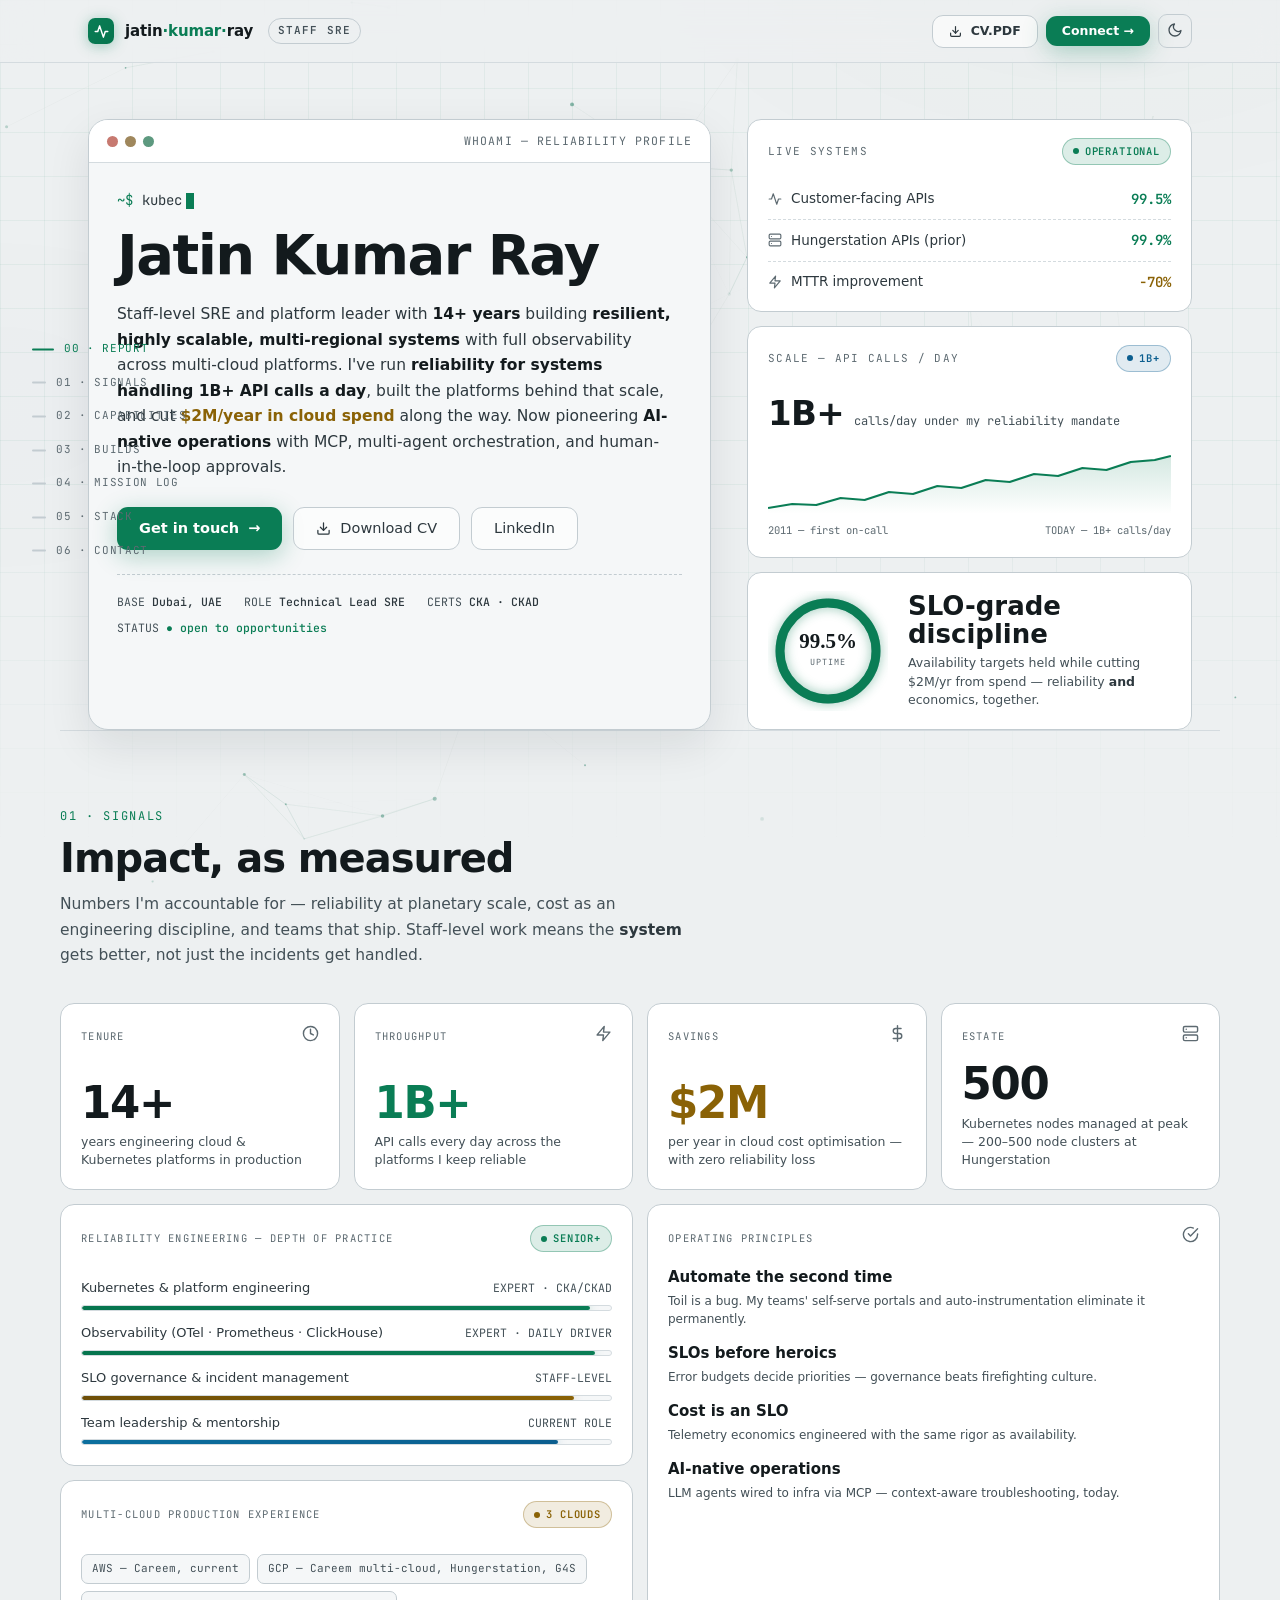
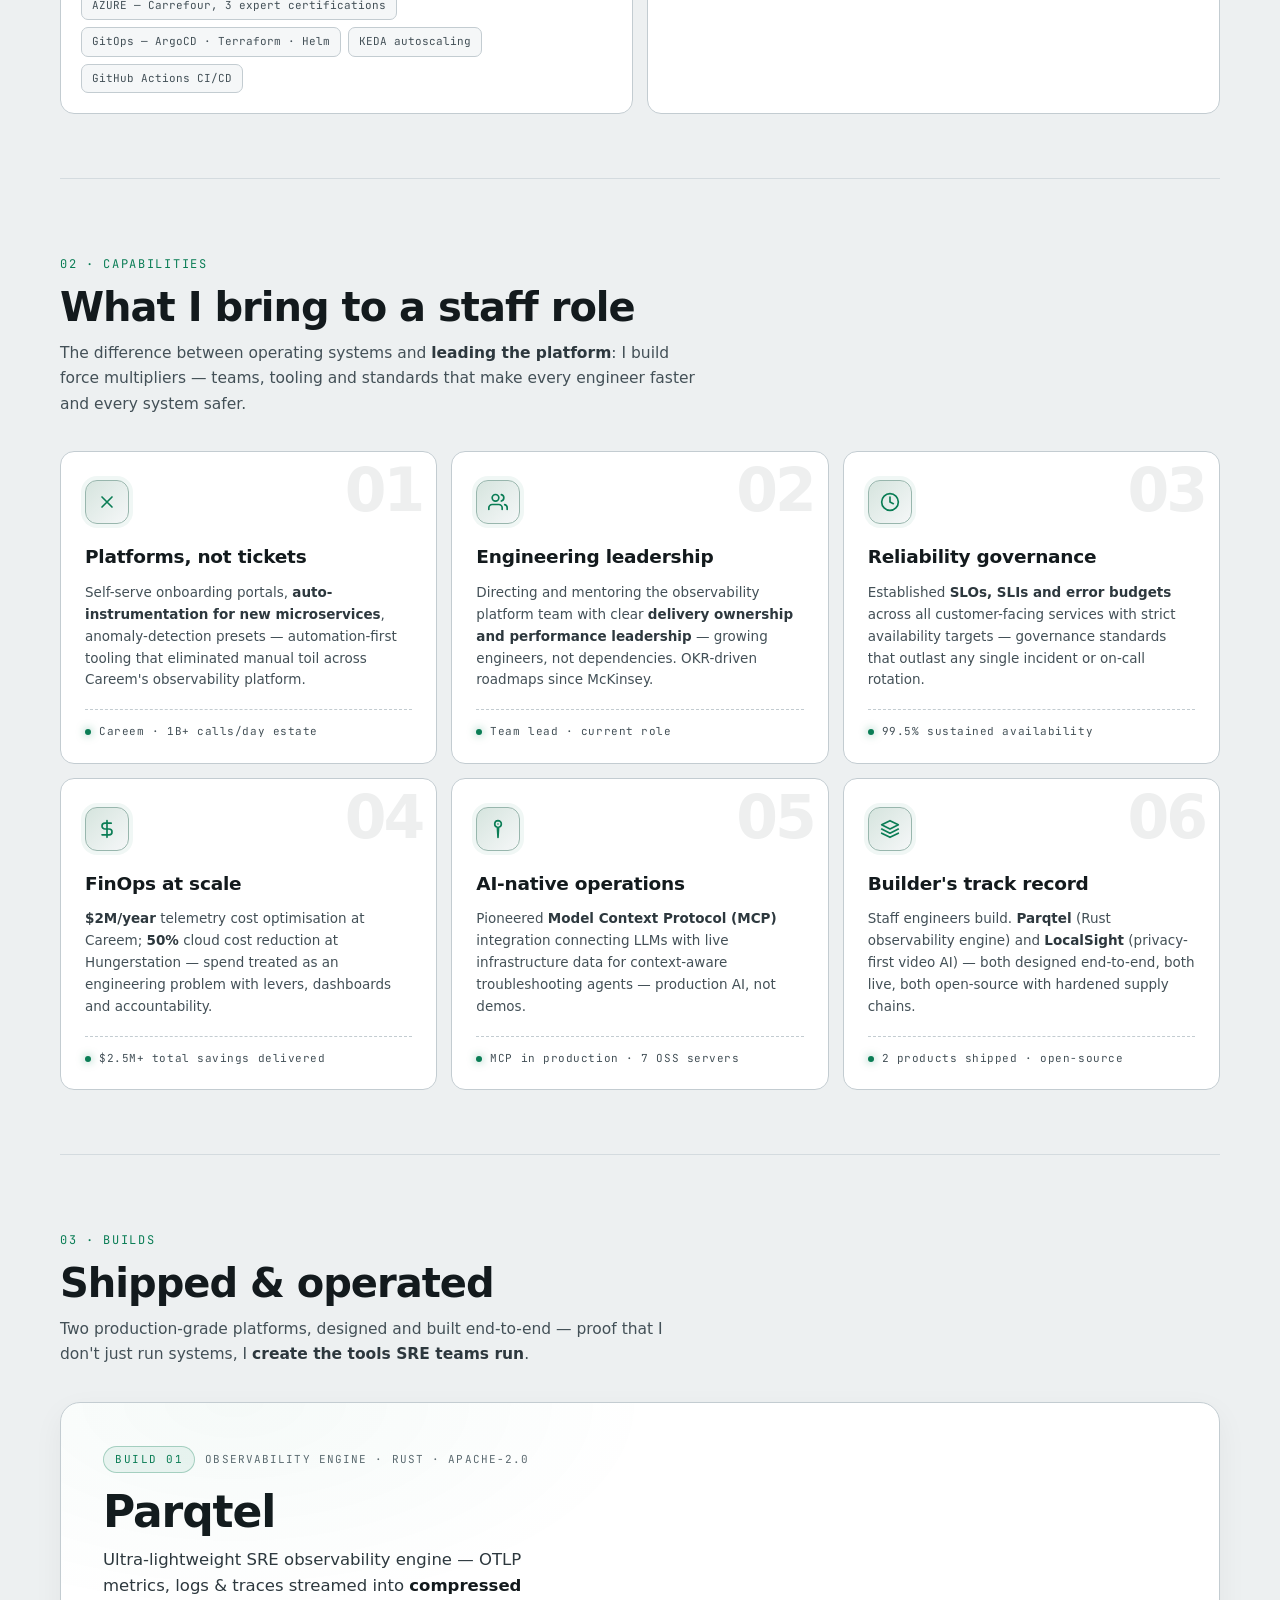
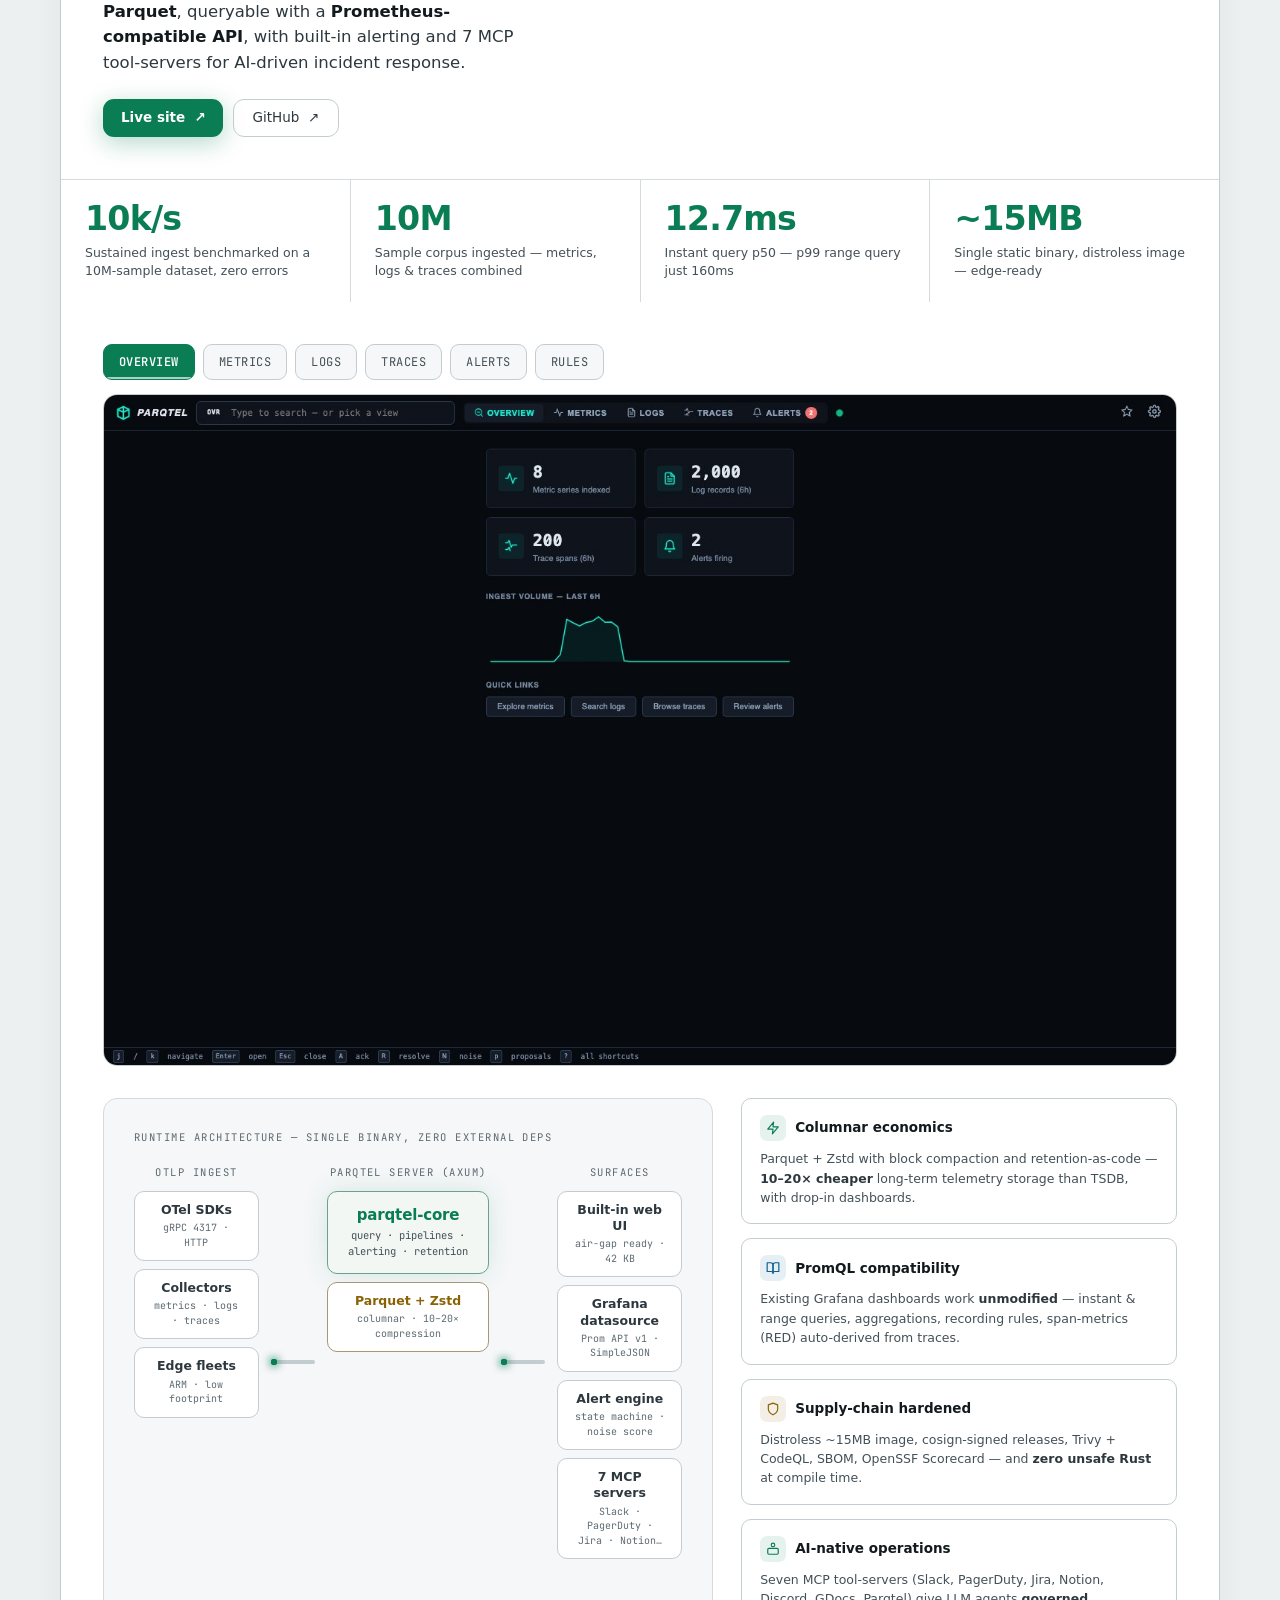
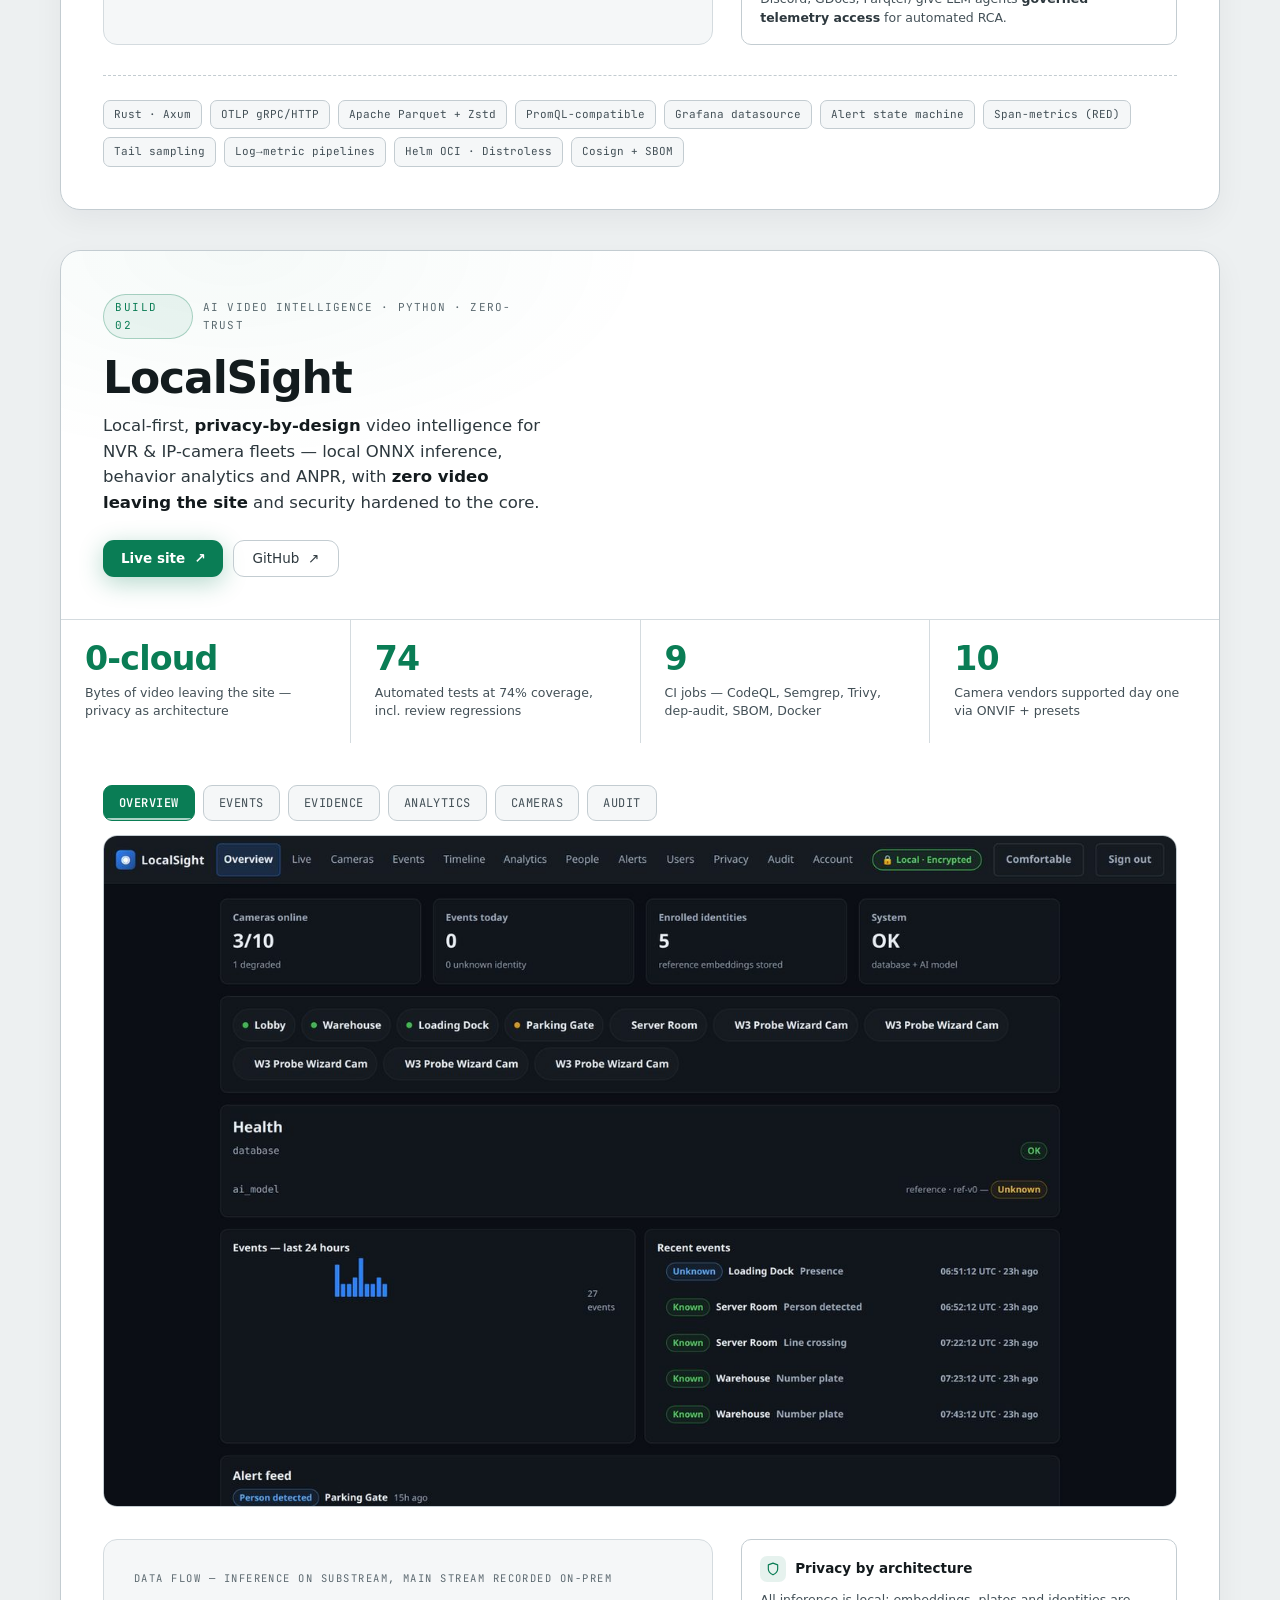
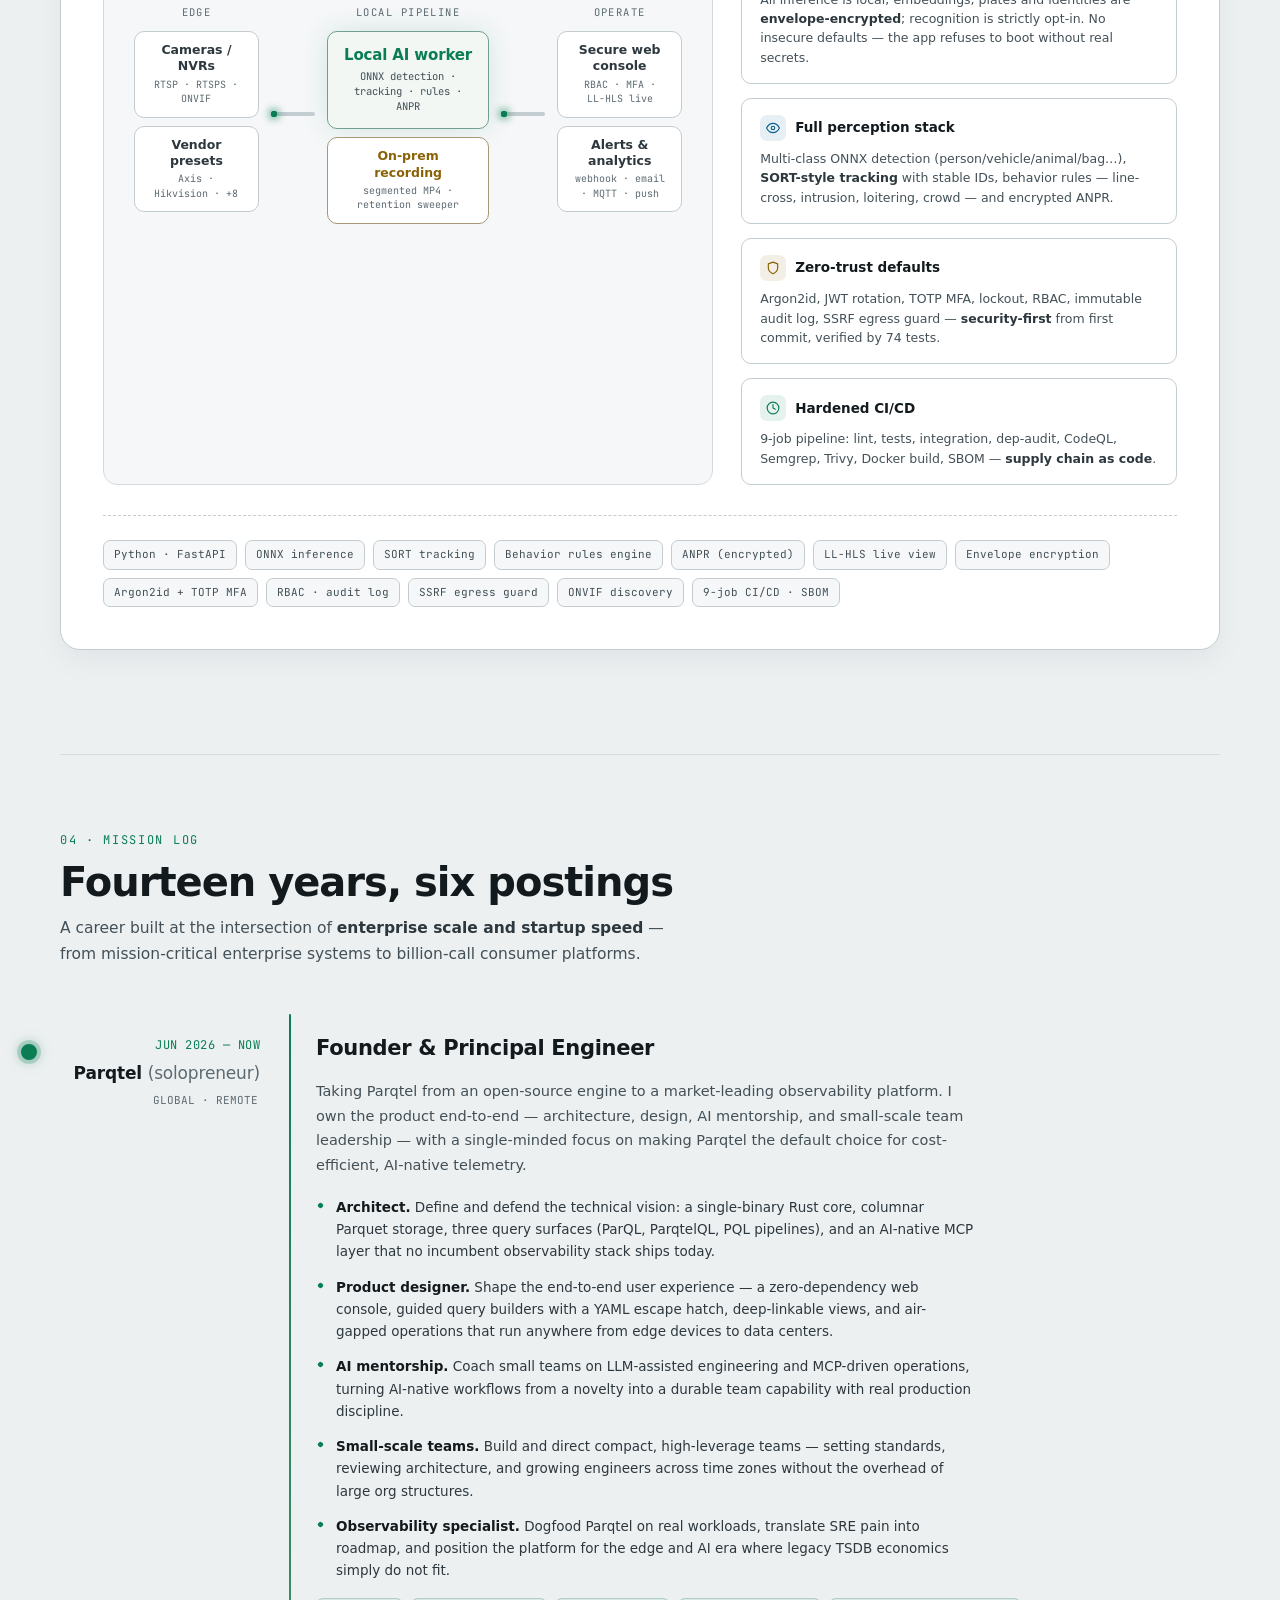
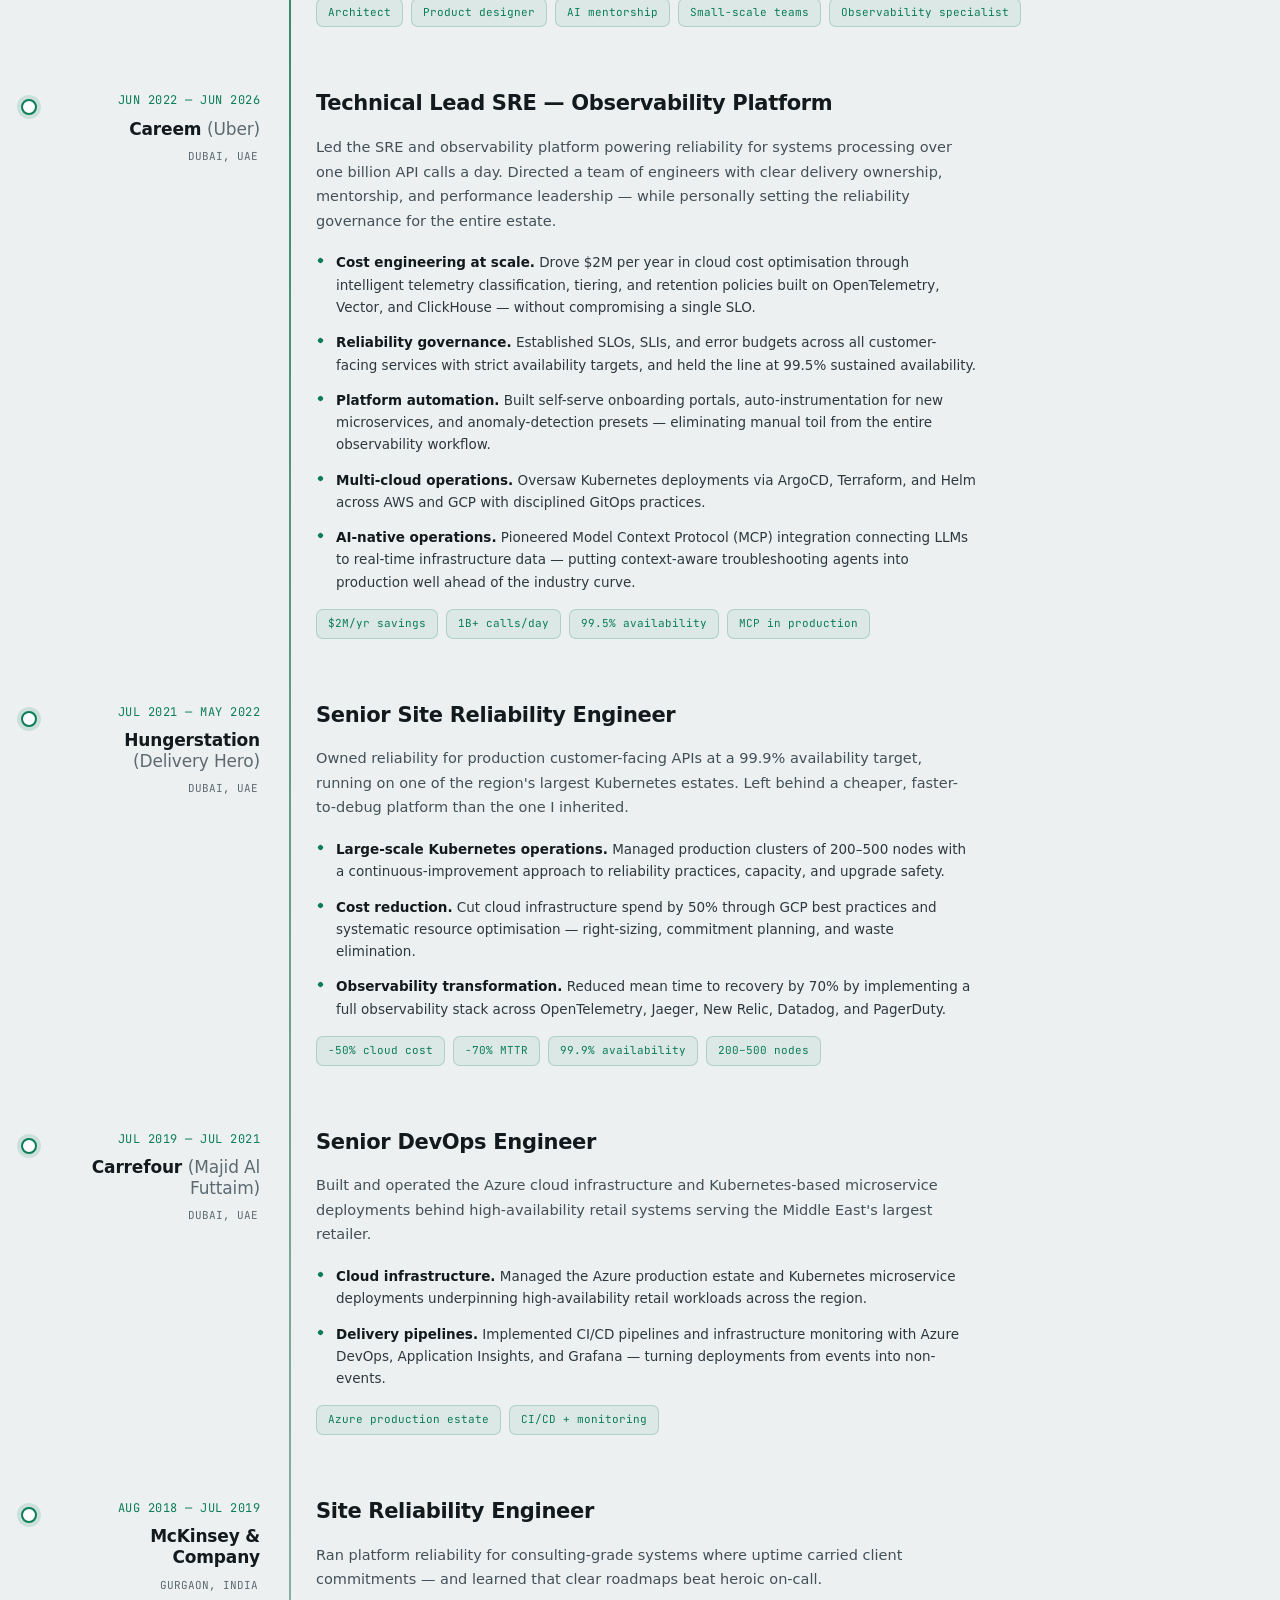
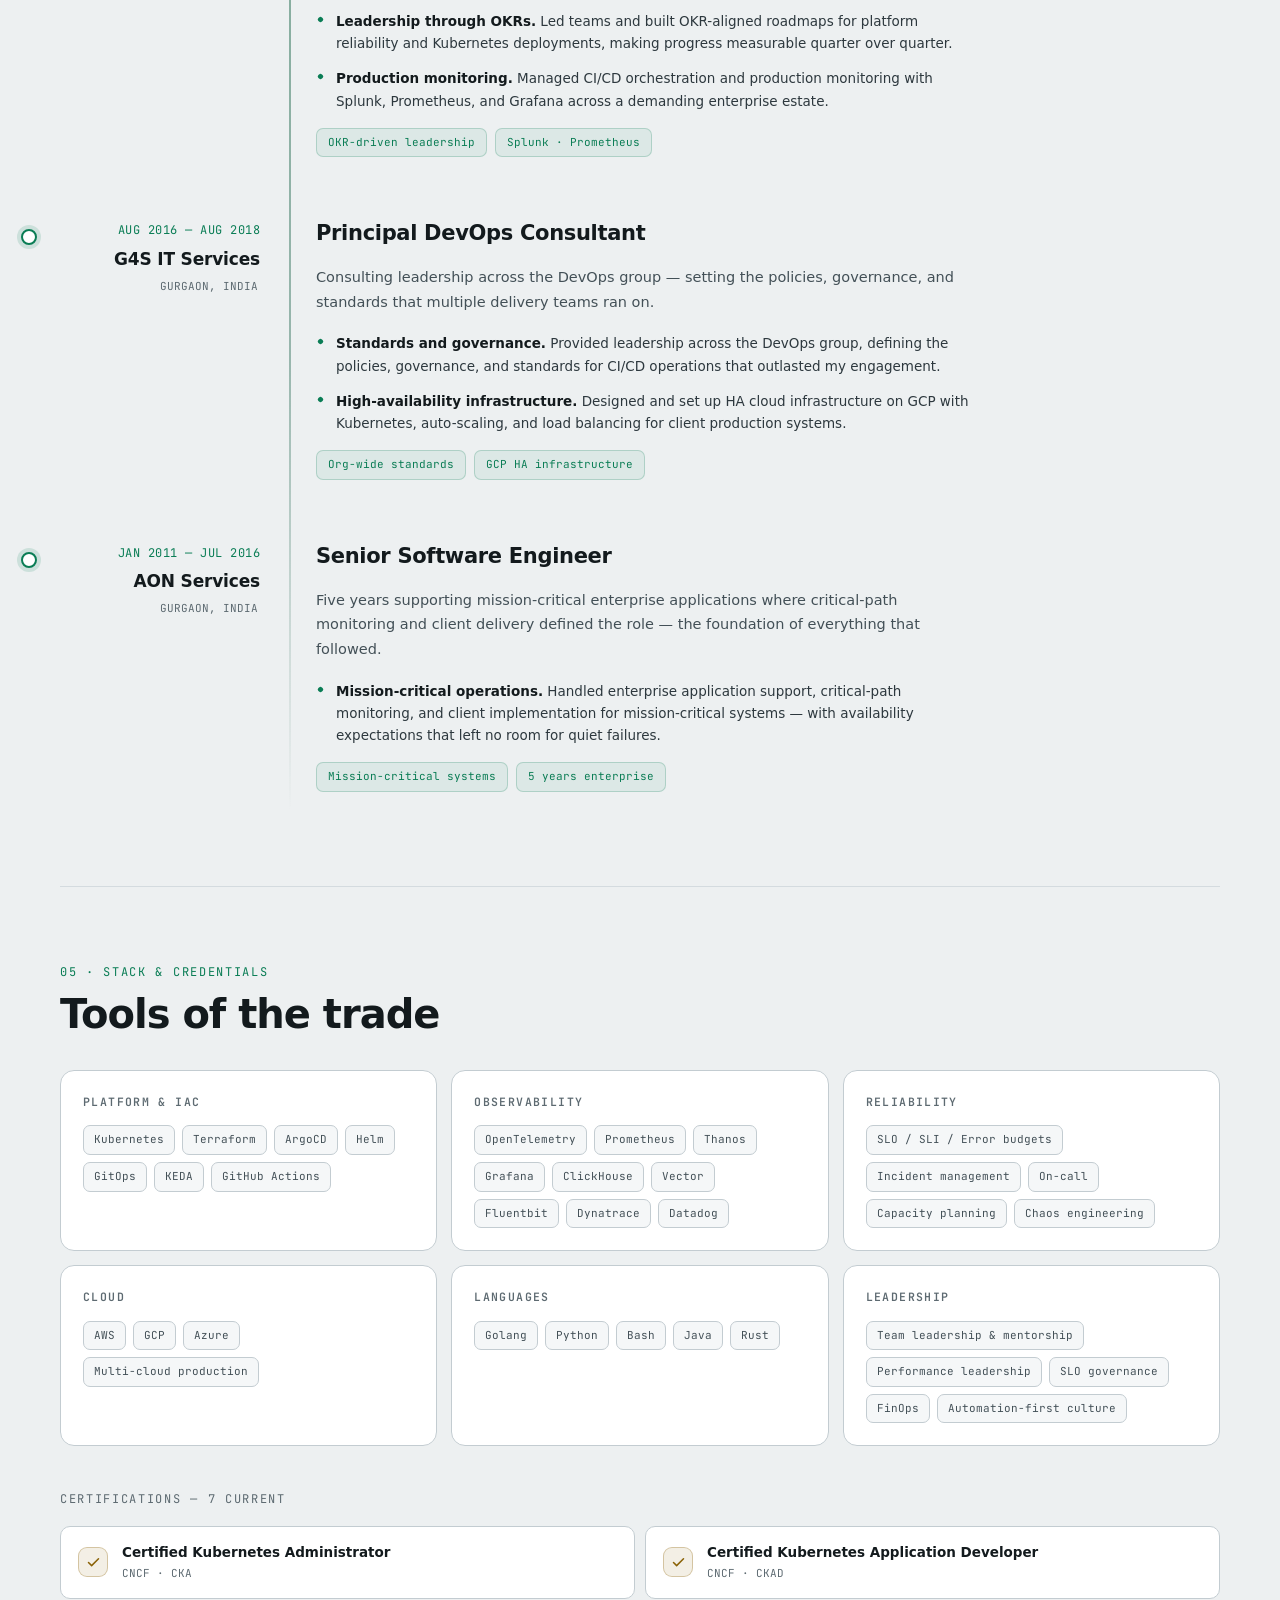
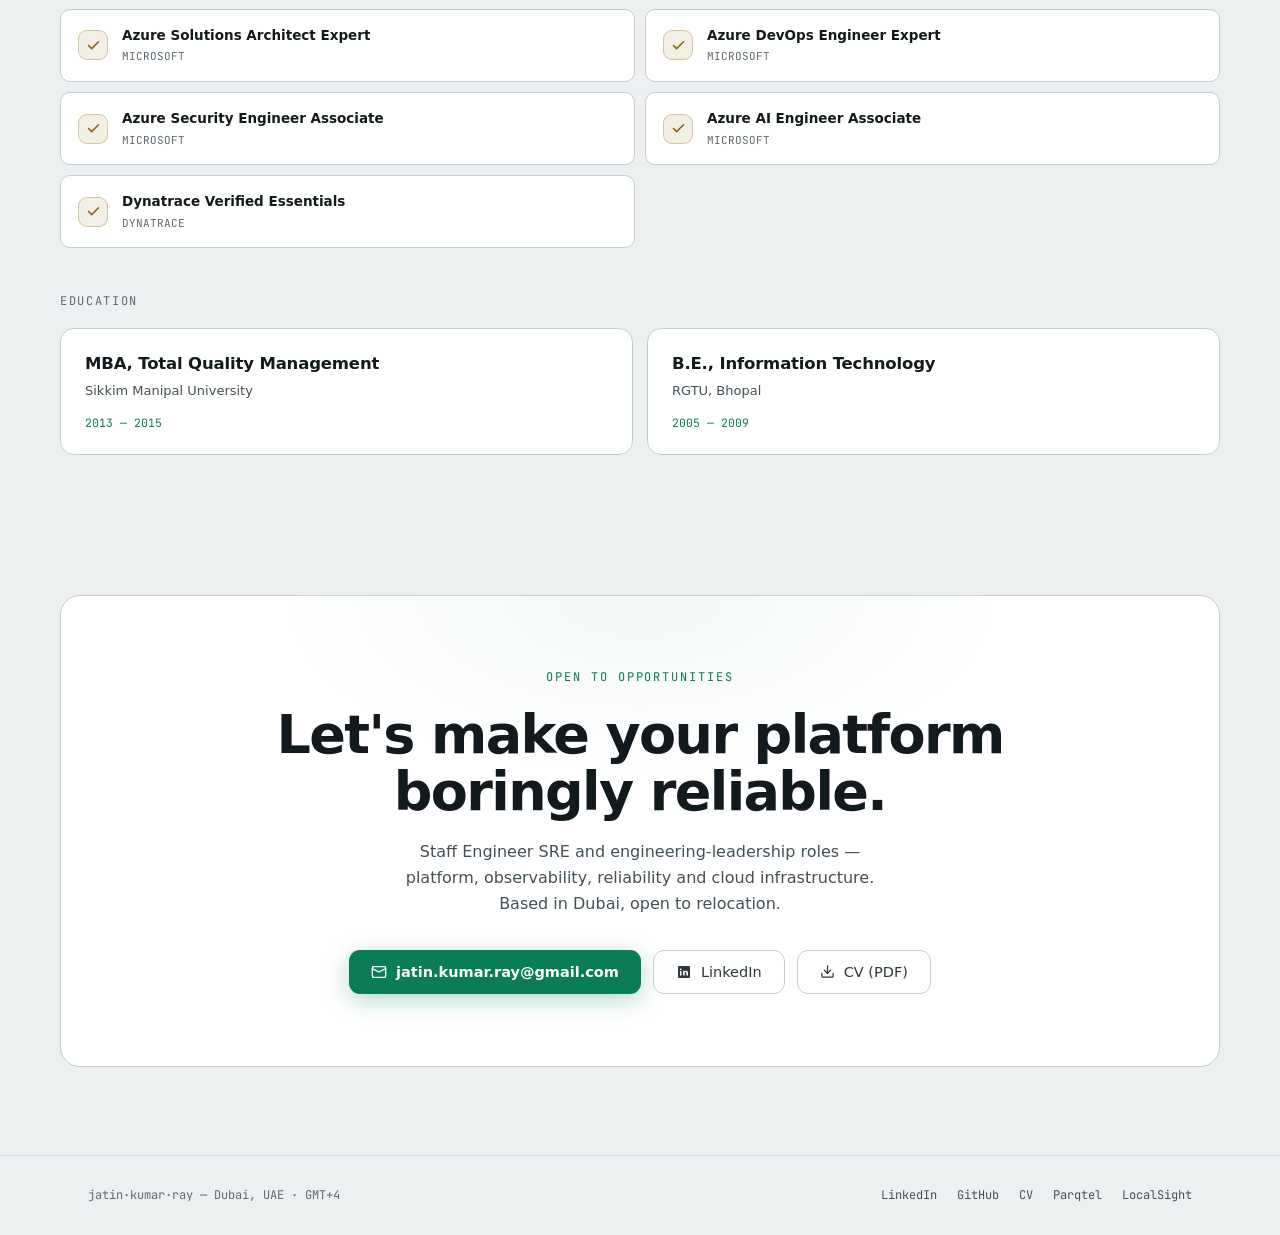
==== commit fd287477: "Product galleries: carousel tabs above screenshots + dynamic tag cloud 1. Case tabs moved from the b" ====
--- a/index.html
+++ b/index.html
@@ -521,6 +521,16 @@
                 <a class="btn btn-line" href="https://github.com/parqtel/parqtel-oss" target="_blank" rel="noopener">GitHub <span>↗</span></a>
               </div>
             </div>
+          </div>
+
+          <div class="case-kpis">
+            <div class="kpi"><div class="kv"><span class="count" data-to="10" data-suffix="k/s" data-decimals="0">10k/s</span></div><div class="kl">Sustained ingest benchmarked on a 10M-sample dataset, zero errors</div></div>
+            <div class="kpi"><div class="kv"><span class="count" data-to="10" data-prefix="" data-suffix="M" data-decimals="0">10M</span></div><div class="kl">Sample corpus ingested — metrics, logs &amp; traces combined</div></div>
+            <div class="kpi"><div class="kv"><span class="count" data-to="12.7" data-suffix="ms" data-decimals="1">12.7ms</span></div><div class="kl">Instant query p50 — p99 range query just 160ms</div></div>
+            <div class="kpi"><div class="kv"><span class="count" data-to="15" data-prefix="~" data-suffix="MB" data-decimals="0">~15MB</span></div><div class="kl">Single static binary, distroless image — edge-ready</div></div>
+          </div>
+
+          <div class="case-body">
             <div class="case-tabs" role="tablist" aria-label="Parqtel console screenshots">
               <button class="case-tab active" data-shot="assets/img/shots/parqtel/overview.jpg" data-cap="Parqtel — Overview: per-signal stat cards &amp; system health">OVERVIEW</button>
               <button class="case-tab" data-shot="assets/img/shots/parqtel/metrics.jpg" data-cap="Parqtel — Metrics view with guided PromQL builder">METRICS</button>
@@ -529,16 +539,6 @@
               <button class="case-tab" data-shot="assets/img/shots/parqtel/alerts.jpg" data-cap="Parqtel — Alerts stream with evidence &amp; correlated signals">ALERTS</button>
               <button class="case-tab" data-shot="assets/img/shots/parqtel/alerts-rules.jpg" data-cap="Parqtel — Alert rule editor with YAML escape hatch">RULES</button>
             </div>
-          </div>
-
-          <div class="case-kpis">
-            <div class="kpi"><div class="kv"><span class="count" data-to="10" data-suffix="k/s" data-decimals="0">10k/s</span></div><div class="kl">Sustained ingest benchmarked on a 10M-sample dataset, zero errors</div></div>
-            <div class="kpi"><div class="kv"><span class="count" data-to="10" data-prefix="" data-suffix="M" data-decimals="0">10M</span></div><div class="kl">Sample corpus ingested — metrics, logs &amp; traces combined</div></div>
-            <div class="kpi"><div class="kv"><span class="count" data-to="12.7" data-suffix="ms" data-decimals="1">12.7ms</span></div><div class="kl">Instant query p50 — p99 range query just 160ms</div></div>
-            <div class="kpi"><div class="kv"><span class="count" data-to="15" data-prefix="~" data-suffix="MB" data-decimals="0">~15MB</span></div><div class="kl">Single static binary, distroless image — edge-ready</div></div>
-          </div>
-
-          <div class="case-body">
             <div class="case-frame" data-zoom="assets/img/shots/parqtel/overview.jpg" data-cap="Parqtel — Overview" tabindex="0" role="button" aria-label="Enlarge Parqtel overview screenshot">
               <img src="assets/img/shots/parqtel/overview.jpg" alt="Parqtel overview landing pane showing per-signal stat cards, system health and quick navigation" width="1440" height="900" loading="lazy" />
               <span class="zoom-hint">CLICK TO ENLARGE</span>
@@ -642,6 +642,16 @@
                 <a class="btn btn-line" href="https://github.com/localsightX/localsight" target="_blank" rel="noopener">GitHub <span>↗</span></a>
               </div>
             </div>
+          </div>
+
+          <div class="case-kpis">
+            <div class="kpi"><div class="kv"><span class="count" data-to="0" data-suffix="-cloud" data-raw="0-cloud" data-decimals="0">0-cloud</span></div><div class="kl">Bytes of video leaving the site — privacy as architecture</div></div>
+            <div class="kpi"><div class="kv"><span class="count" data-to="74" data-suffix="" data-decimals="0">74</span></div><div class="kl">Automated tests at 74% coverage, incl. review regressions</div></div>
+            <div class="kpi"><div class="kv"><span class="count" data-to="9" data-suffix="" data-decimals="0">9</span></div><div class="kl">CI jobs — CodeQL, Semgrep, Trivy, dep-audit, SBOM, Docker</div></div>
+            <div class="kpi"><div class="kv"><span class="count" data-to="10" data-suffix="" data-decimals="0">10</span></div><div class="kl">Camera vendors supported day one via ONVIF + presets</div></div>
+          </div>
+
+          <div class="case-body">
             <div class="case-tabs" role="tablist" aria-label="LocalSight console screenshots">
               <button class="case-tab active" data-shot="assets/img/shots/localsight/overview.jpg" data-cap="LocalSight — Overview NOC screen">OVERVIEW</button>
               <button class="case-tab" data-shot="assets/img/shots/localsight/events.jpg" data-cap="LocalSight — Events with bulk select &amp; audited CSV export">EVENTS</button>
@@ -650,16 +660,6 @@
               <button class="case-tab" data-shot="assets/img/shots/localsight/cameras.jpg" data-cap="LocalSight — Camera fleet with ONVIF discovery">CAMERAS</button>
               <button class="case-tab" data-shot="assets/img/shots/localsight/audit.jpg" data-cap="LocalSight — Immutable audit log">AUDIT</button>
             </div>
-          </div>
-
-          <div class="case-kpis">
-            <div class="kpi"><div class="kv"><span class="count" data-to="0" data-suffix="-cloud" data-raw="0-cloud" data-decimals="0">0-cloud</span></div><div class="kl">Bytes of video leaving the site — privacy as architecture</div></div>
-            <div class="kpi"><div class="kv"><span class="count" data-to="74" data-suffix="" data-decimals="0">74</span></div><div class="kl">Automated tests at 74% coverage, incl. review regressions</div></div>
-            <div class="kpi"><div class="kv"><span class="count" data-to="9" data-suffix="" data-decimals="0">9</span></div><div class="kl">CI jobs — CodeQL, Semgrep, Trivy, dep-audit, SBOM, Docker</div></div>
-            <div class="kpi"><div class="kv"><span class="count" data-to="10" data-suffix="" data-decimals="0">10</span></div><div class="kl">Camera vendors supported day one via ONVIF + presets</div></div>
-          </div>
-
-          <div class="case-body">
             <div class="case-frame" data-zoom="assets/img/shots/localsight/overview.jpg" data-cap="LocalSight — Overview" tabindex="0" role="button" aria-label="Enlarge LocalSight overview screenshot">
               <img src="assets/img/shots/localsight/overview.jpg" alt="LocalSight web console showing the overview NOC screen with cameras, events, health and alert feed" width="1360" height="850" loading="lazy" />
               <span class="zoom-hint">CLICK TO ENLARGE</span>
--- a/assets/css/style.css
+++ b/assets/css/style.css
@@ -792,8 +792,14 @@
 
 .case-body { padding: clamp(26px, 4vw, 42px); }
 
-/* case gallery */
-.case-tabs { display: flex; flex-wrap: wrap; gap: 8px; margin-bottom: 14px; }
+/* case gallery — tabs sit directly above the screenshot frame,
+   acting as a carousel strip */
+.case-tabs {
+  display: flex;
+  flex-wrap: wrap;
+  gap: 8px;
+  margin-bottom: 14px;
+}
 .case-tab {
   font-family: var(--font-mono);
   font-size: 12px;
@@ -804,7 +810,9 @@
   background: var(--bg-inset);
   color: var(--ink-mute);
   cursor: pointer;
-  transition: all 0.2s;
+  transition: color 0.2s, border-color 0.2s, background 0.2s;
+  position: relative;
+  overflow: hidden;
 }
 .case-tab:hover { color: var(--ink-soft); border-color: var(--ink-faint); }
 .case-tab.active {
@@ -812,6 +820,25 @@
   background: var(--ops);
   border-color: var(--ops);
   font-weight: 600;
+}
+/* auto-rotate progress bar — fills across the active tab during the
+   5s dwell, showing when the carousel advances */
+.case-tab.active::after {
+  content: "";
+  position: absolute;
+  left: 0; bottom: 0;
+  height: 2px;
+  background: color-mix(in oklab, var(--ops-ink) 65%, transparent);
+  animation: tabProgress 5s linear forwards;
+}
+@keyframes tabProgress {
+  from { width: 0%; }
+  to { width: 100%; }
+}
+/* paused state (hover / manual use) freezes the progress bar */
+.case-tabs.paused .case-tab.active::after { animation-play-state: paused; }
+@media (prefers-reduced-motion: reduce) {
+  .case-tab.active::after { animation: none; display: none; }
 }
 .case-frame {
   border: 1px solid var(--line);
@@ -1004,6 +1031,21 @@
   padding-top: 24px;
   border-top: 1px dashed var(--line);
 }
+/* dynamic tag cloud: on large viewports the tags drift gently like a
+   live word-cloud; on mobile (and reduced-motion) they stay static */
+@media (min-width: 960px) and (prefers-reduced-motion: no-preference) {
+  .case-stack .tag { animation: tagFloat 7s ease-in-out infinite; }
+  /* stagger: varied delays + durations keep the cloud organic */
+  .case-stack .tag:nth-child(3n)   { animation-duration: 6s;   animation-delay: -1.5s; }
+  .case-stack .tag:nth-child(3n+1) { animation-duration: 8s;   animation-delay: -3.2s; }
+  .case-stack .tag:nth-child(3n+2) { animation-duration: 7.5s; animation-delay: -5s;  }
+  .case-stack .tag:nth-child(5n)   { animation-duration: 9s;   animation-delay: -2.1s; }
+  .case-stack:hover .tag { animation-play-state: paused; }
+}
+@keyframes tagFloat {
+  0%, 100% { transform: translateY(0); }
+  50%      { transform: translateY(-5px); }
+}
 
 /* ============================================================
    VALUE PROPOSITIONS — numbered cards with accent rail + proof chip
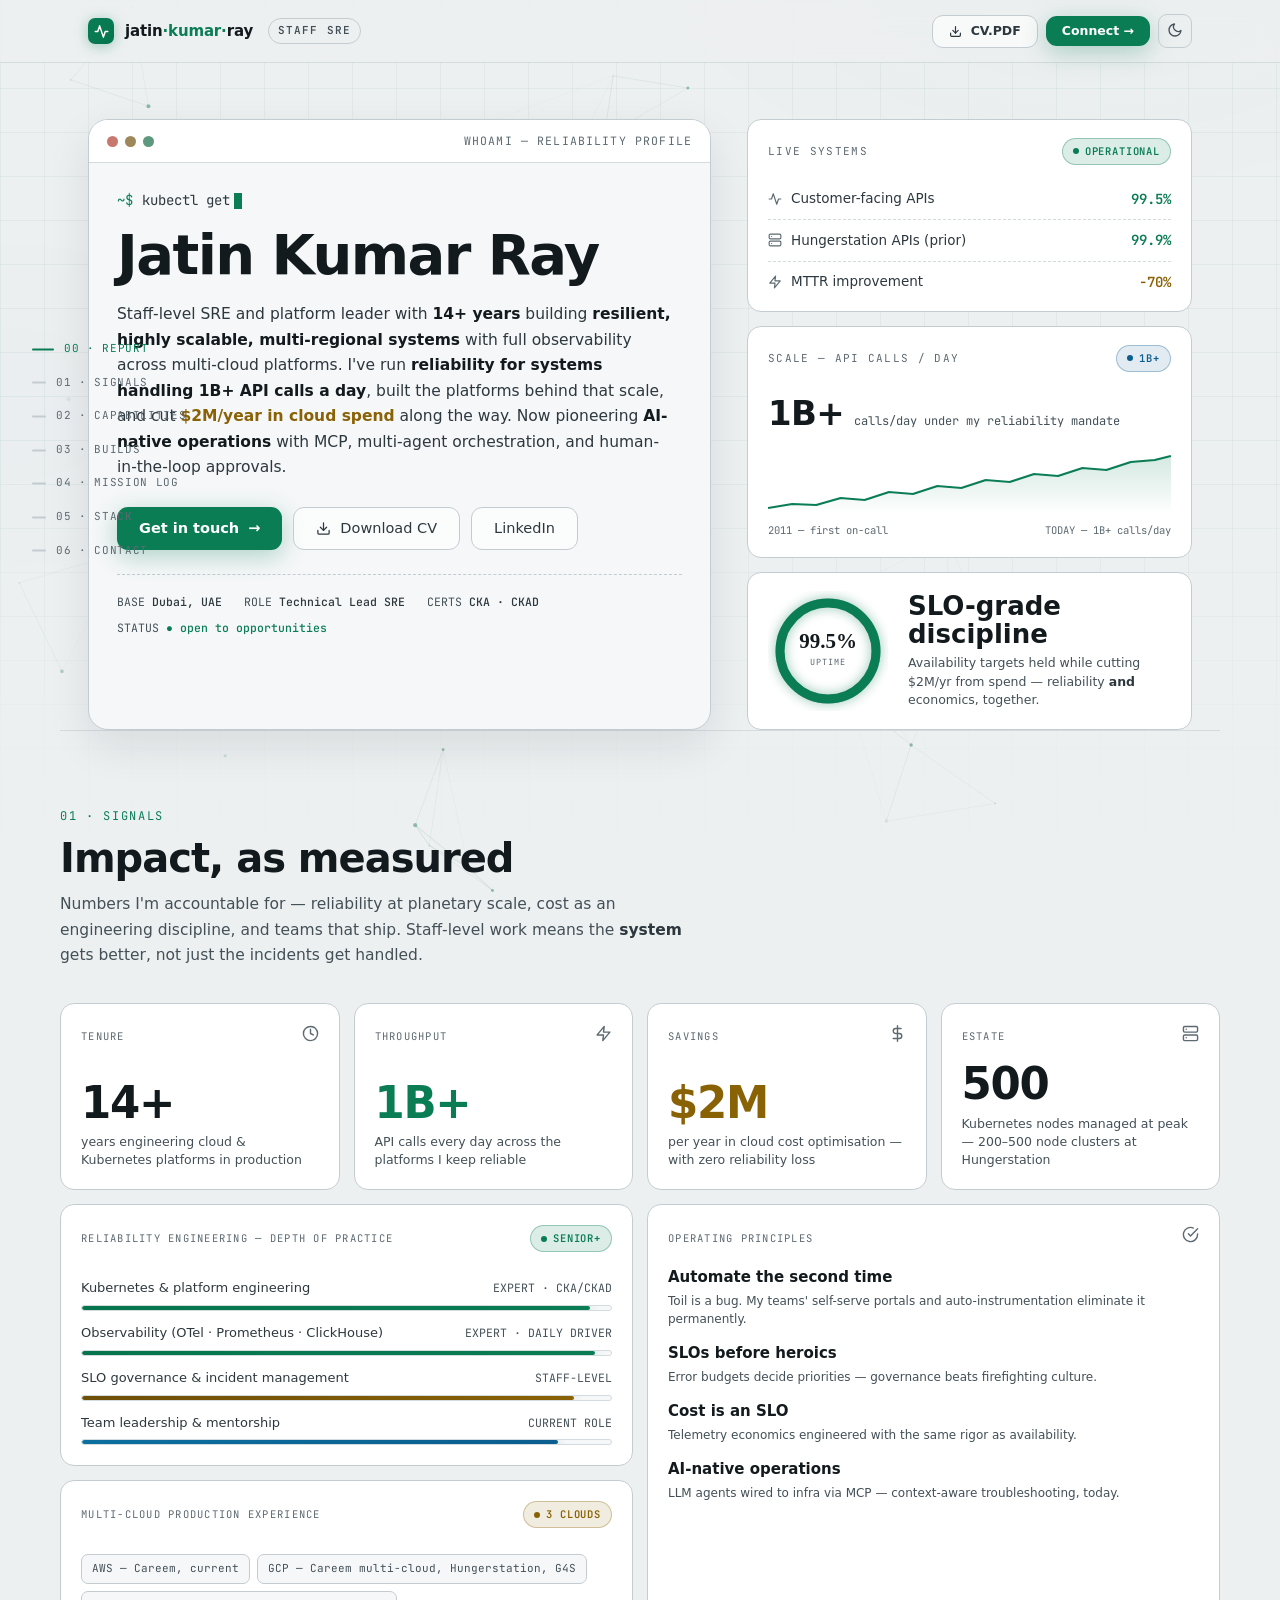
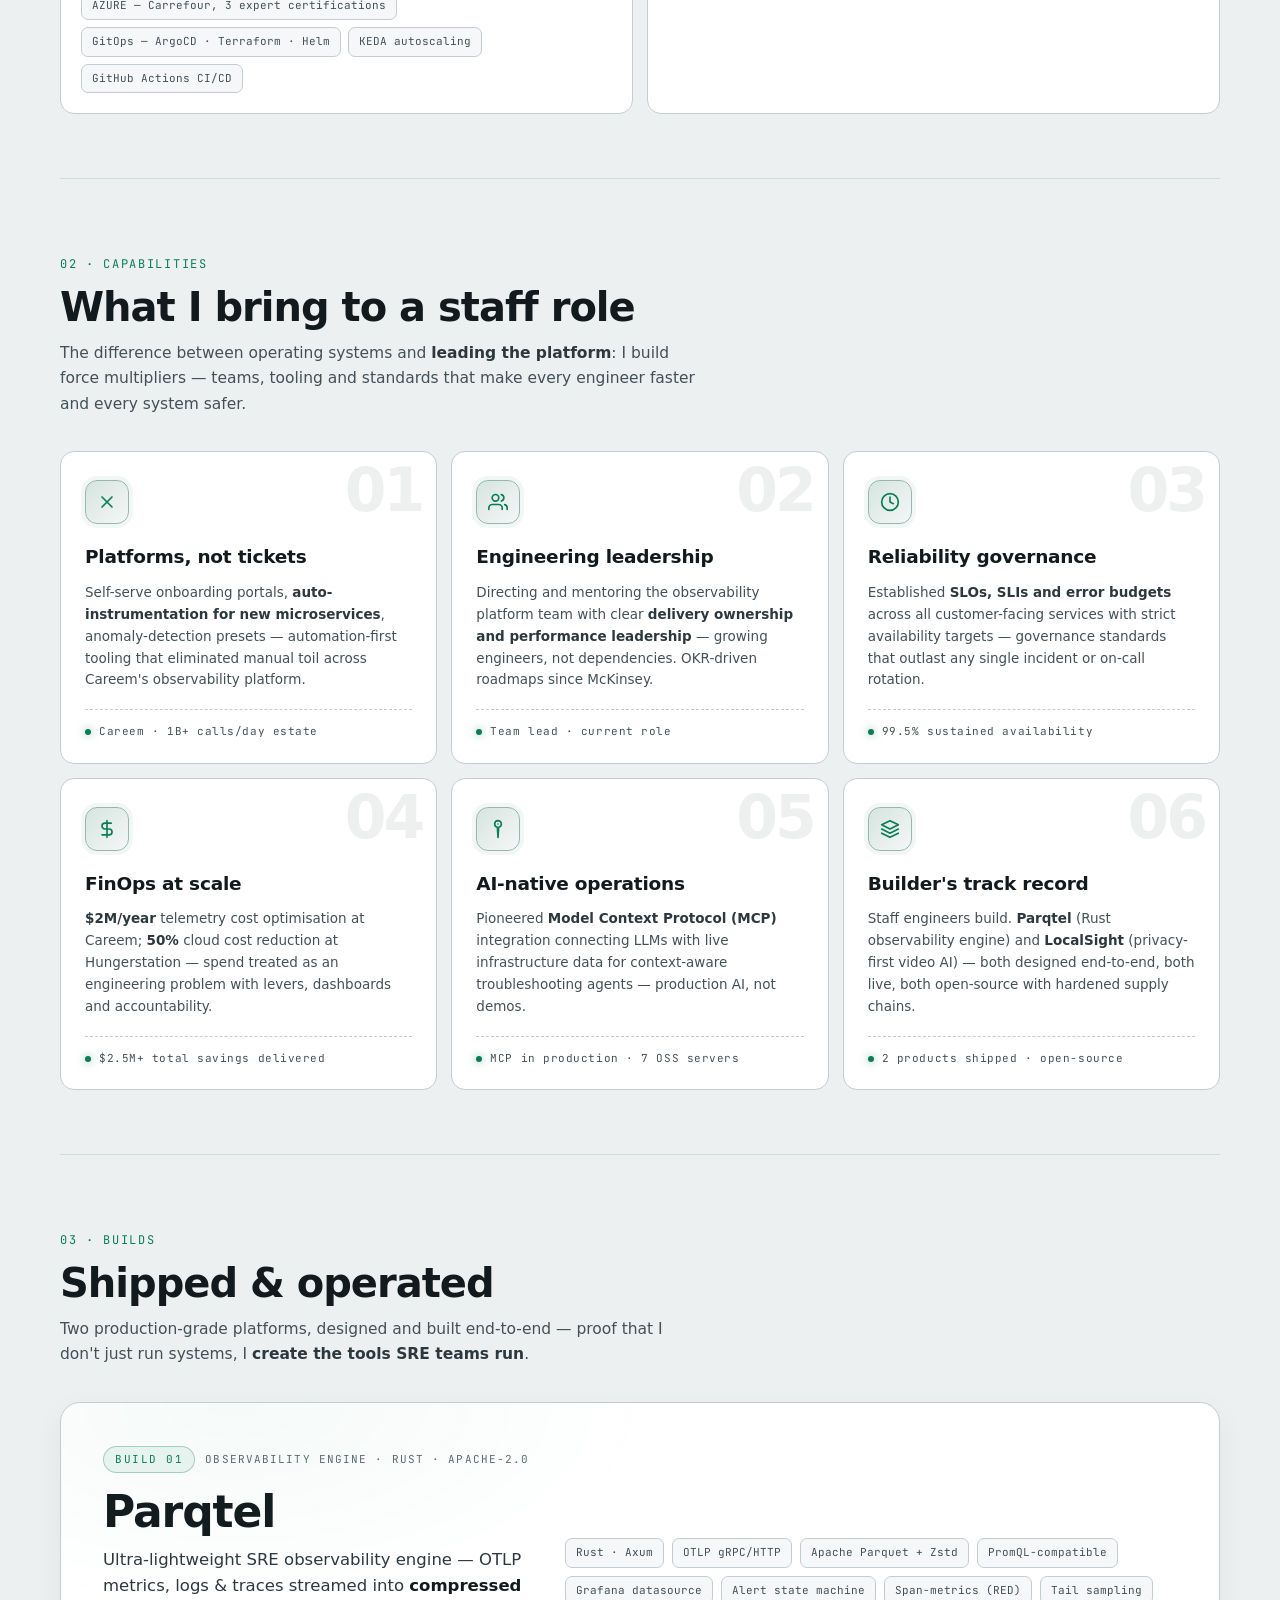
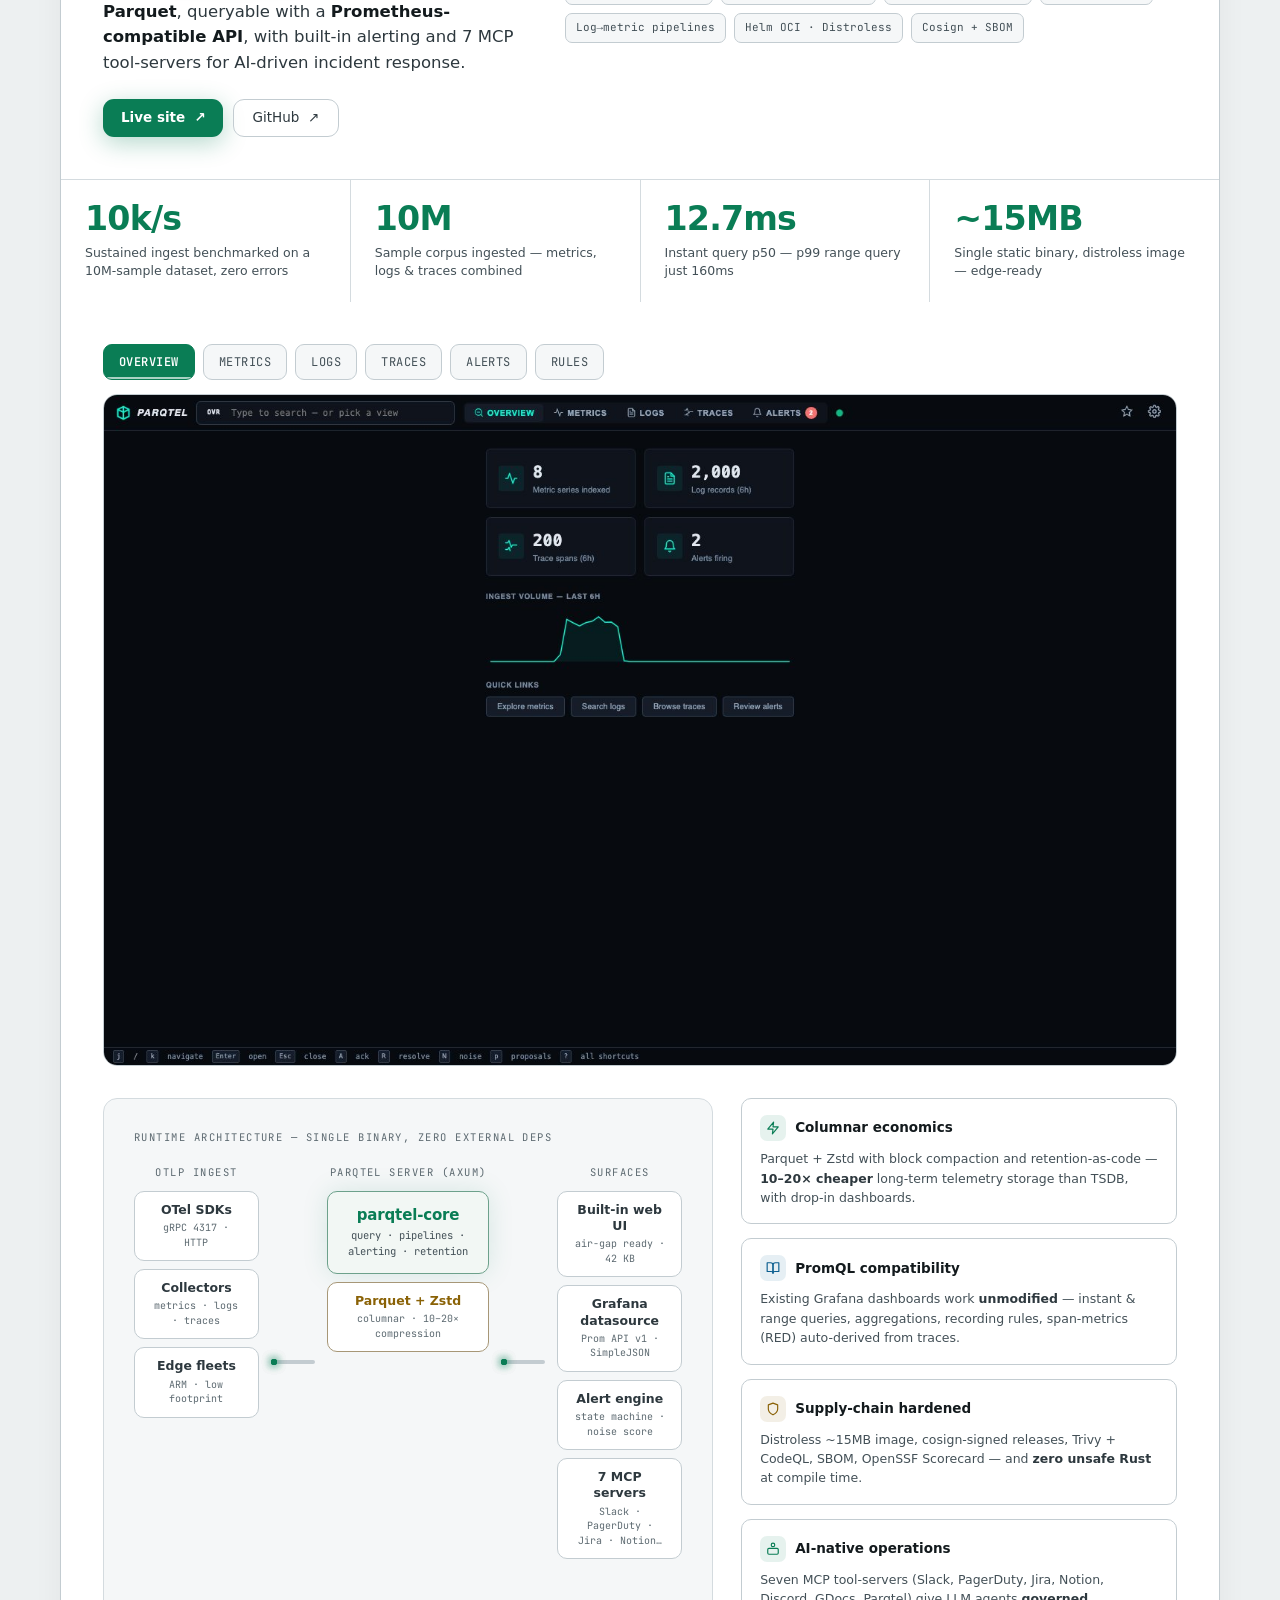
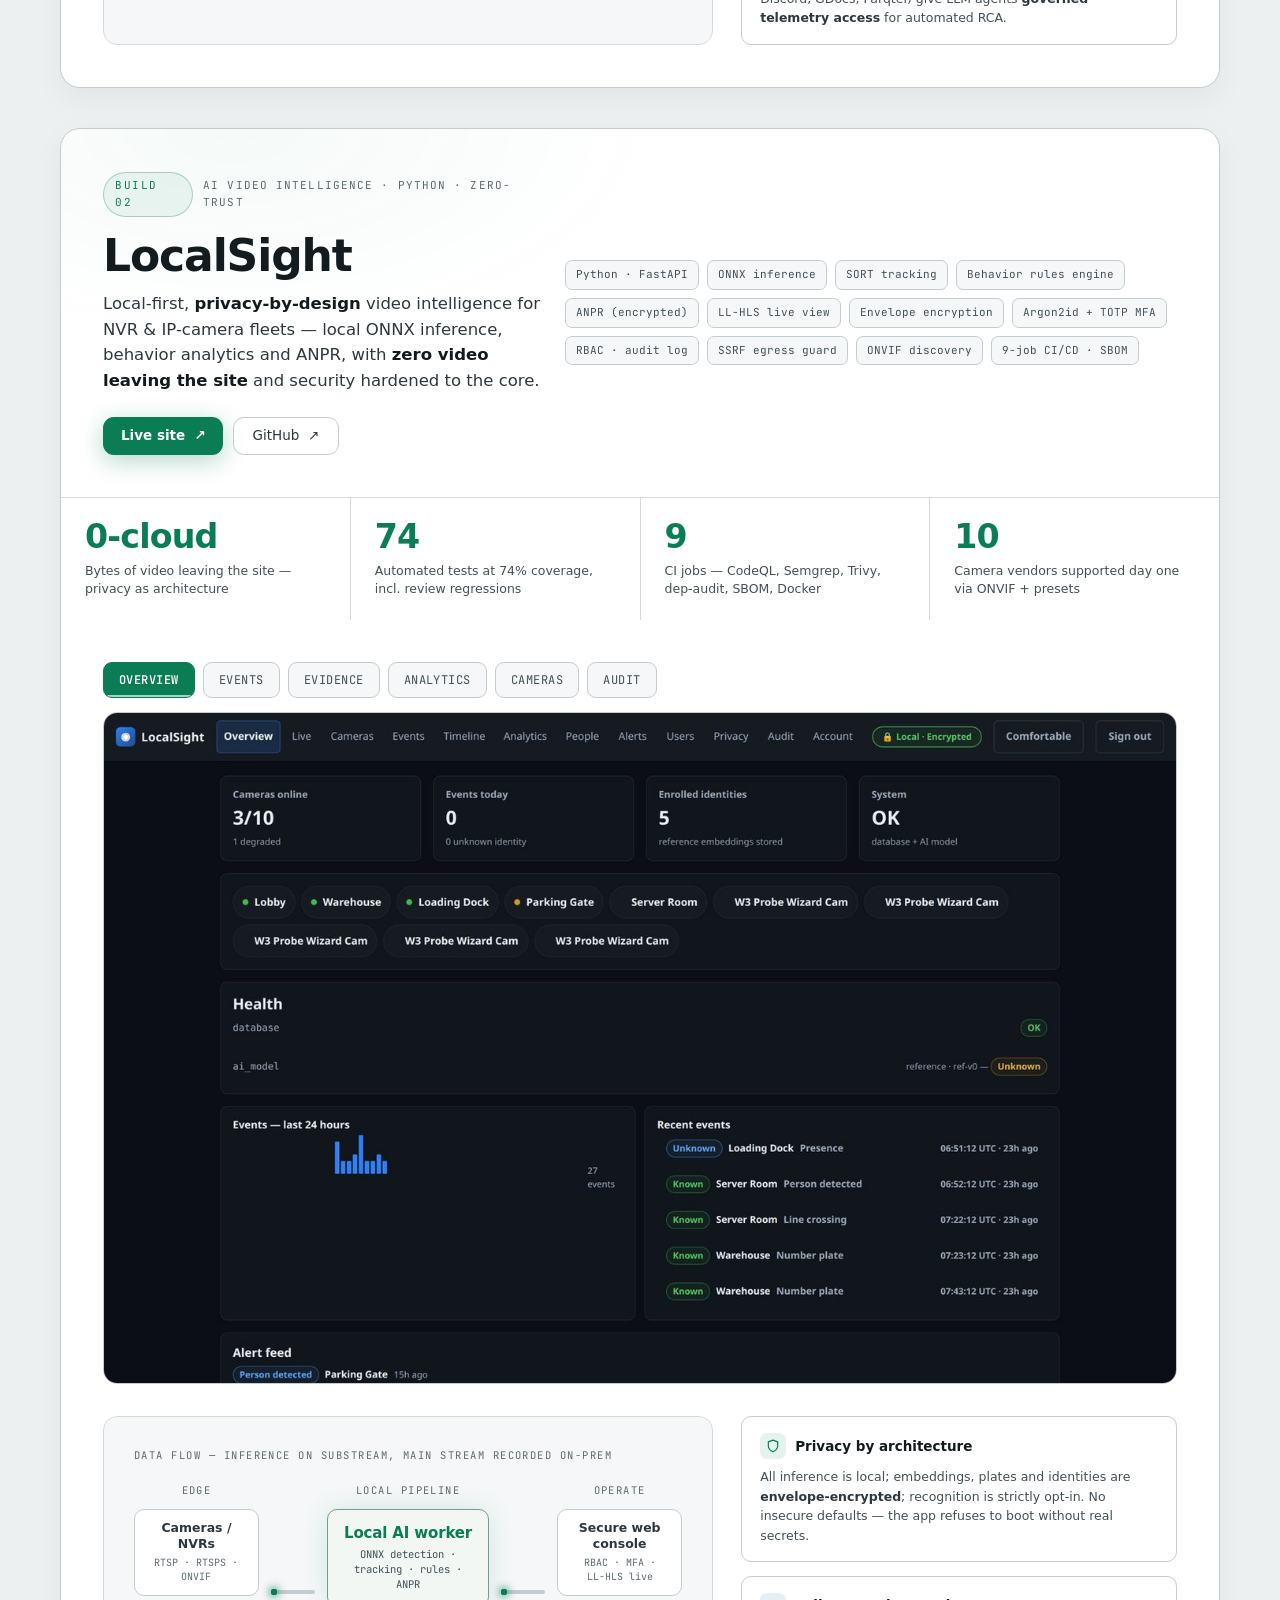
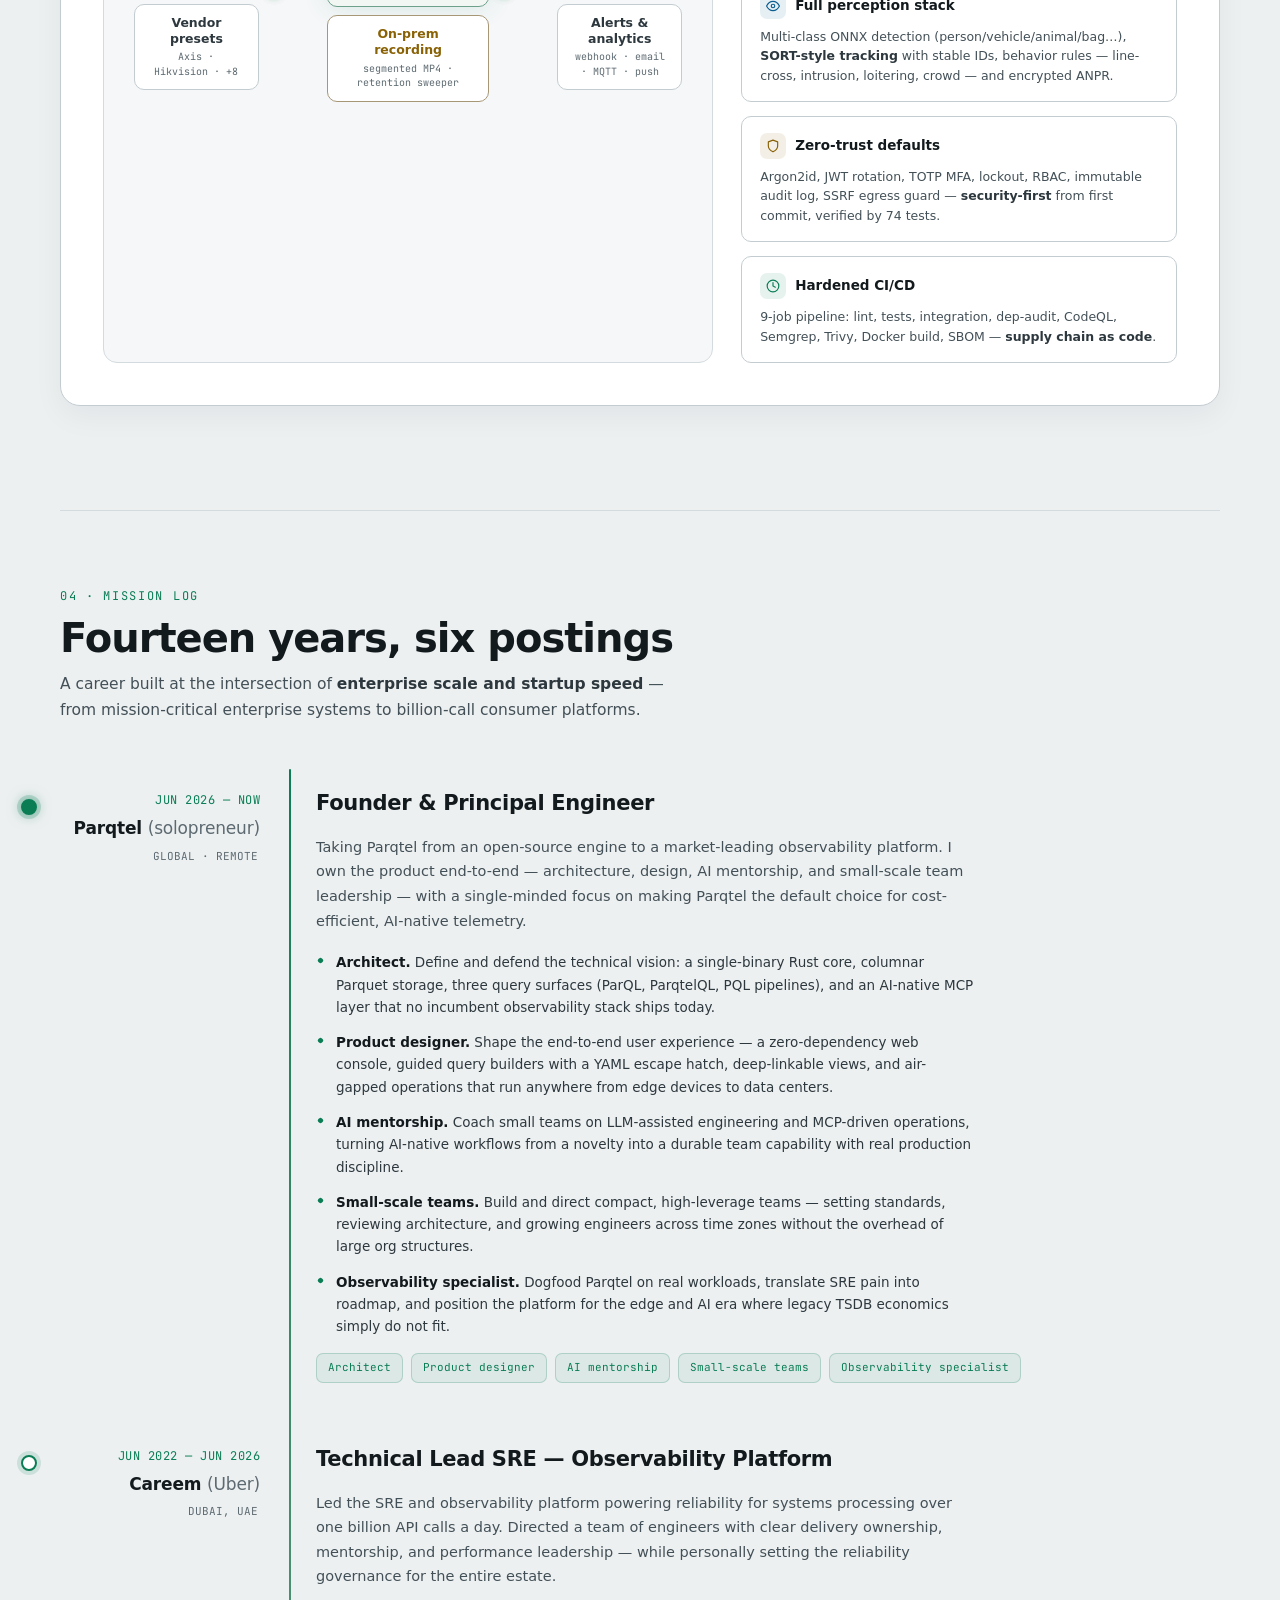
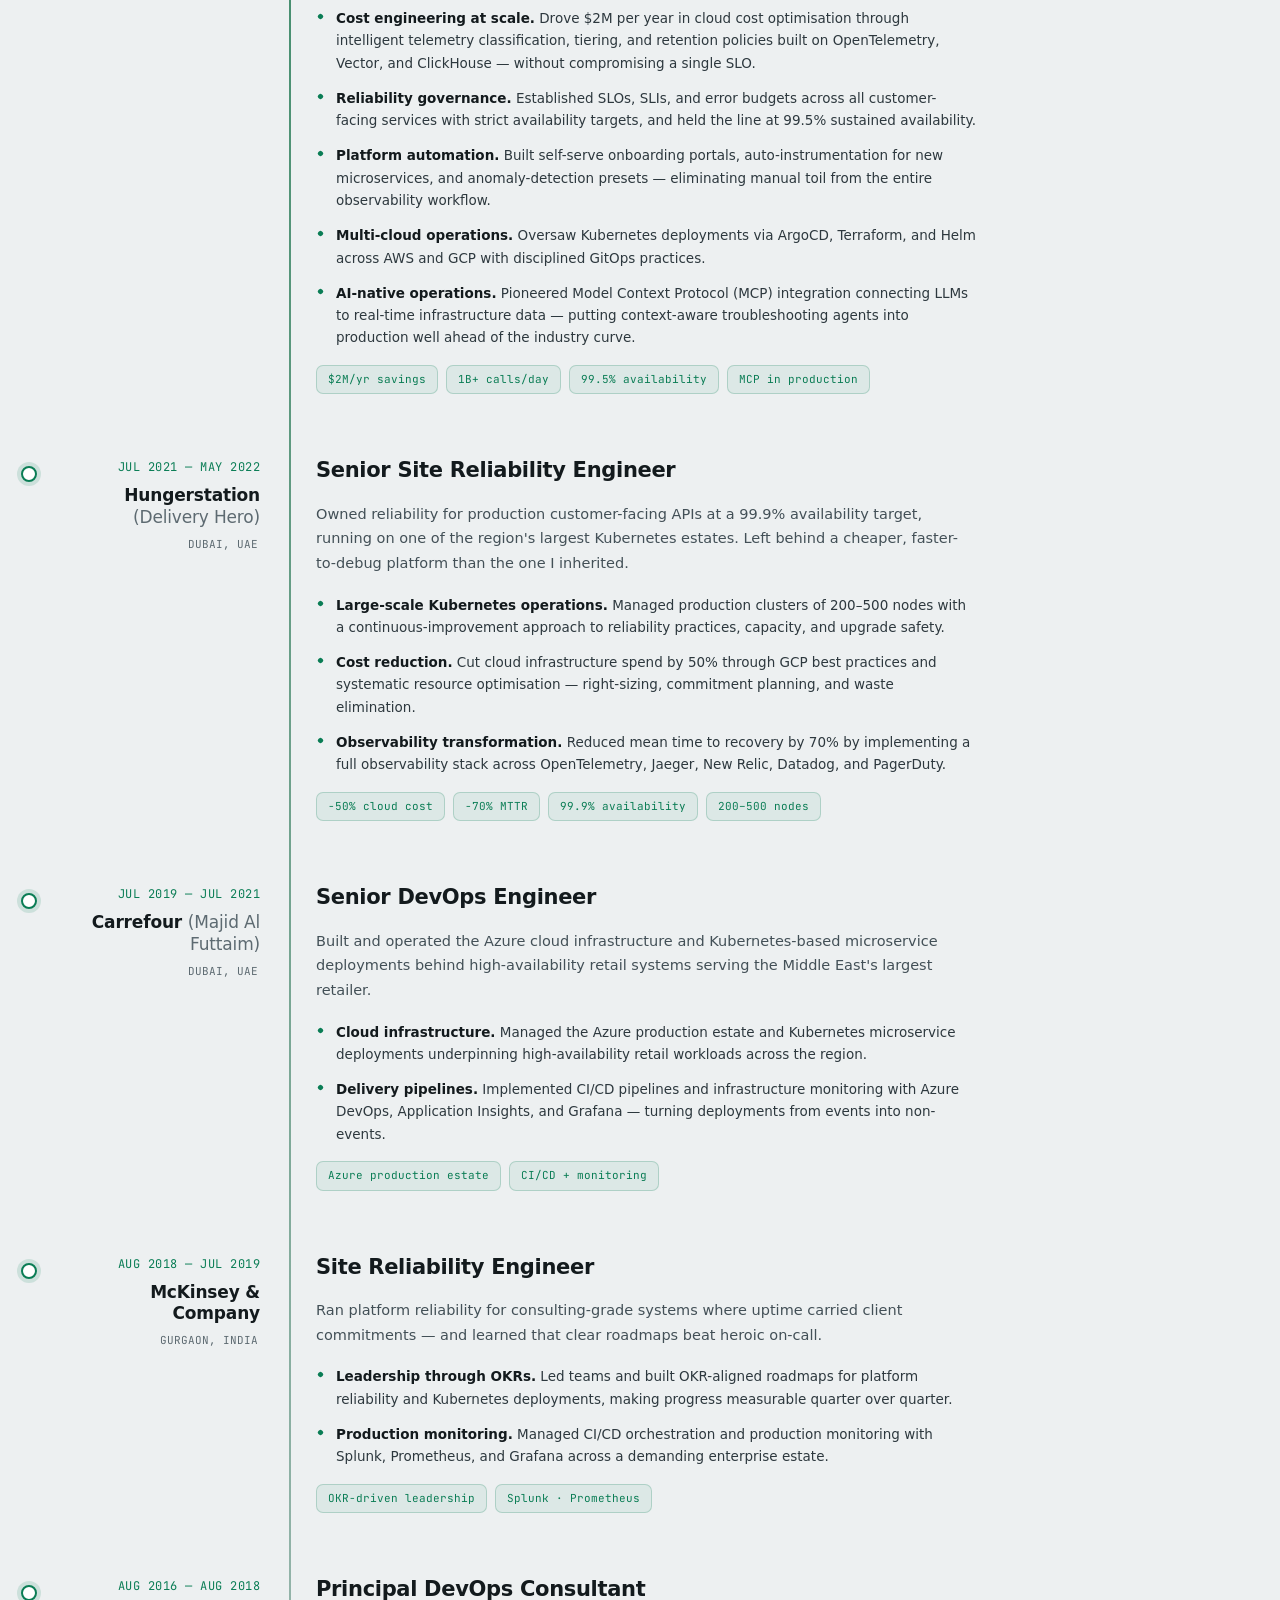
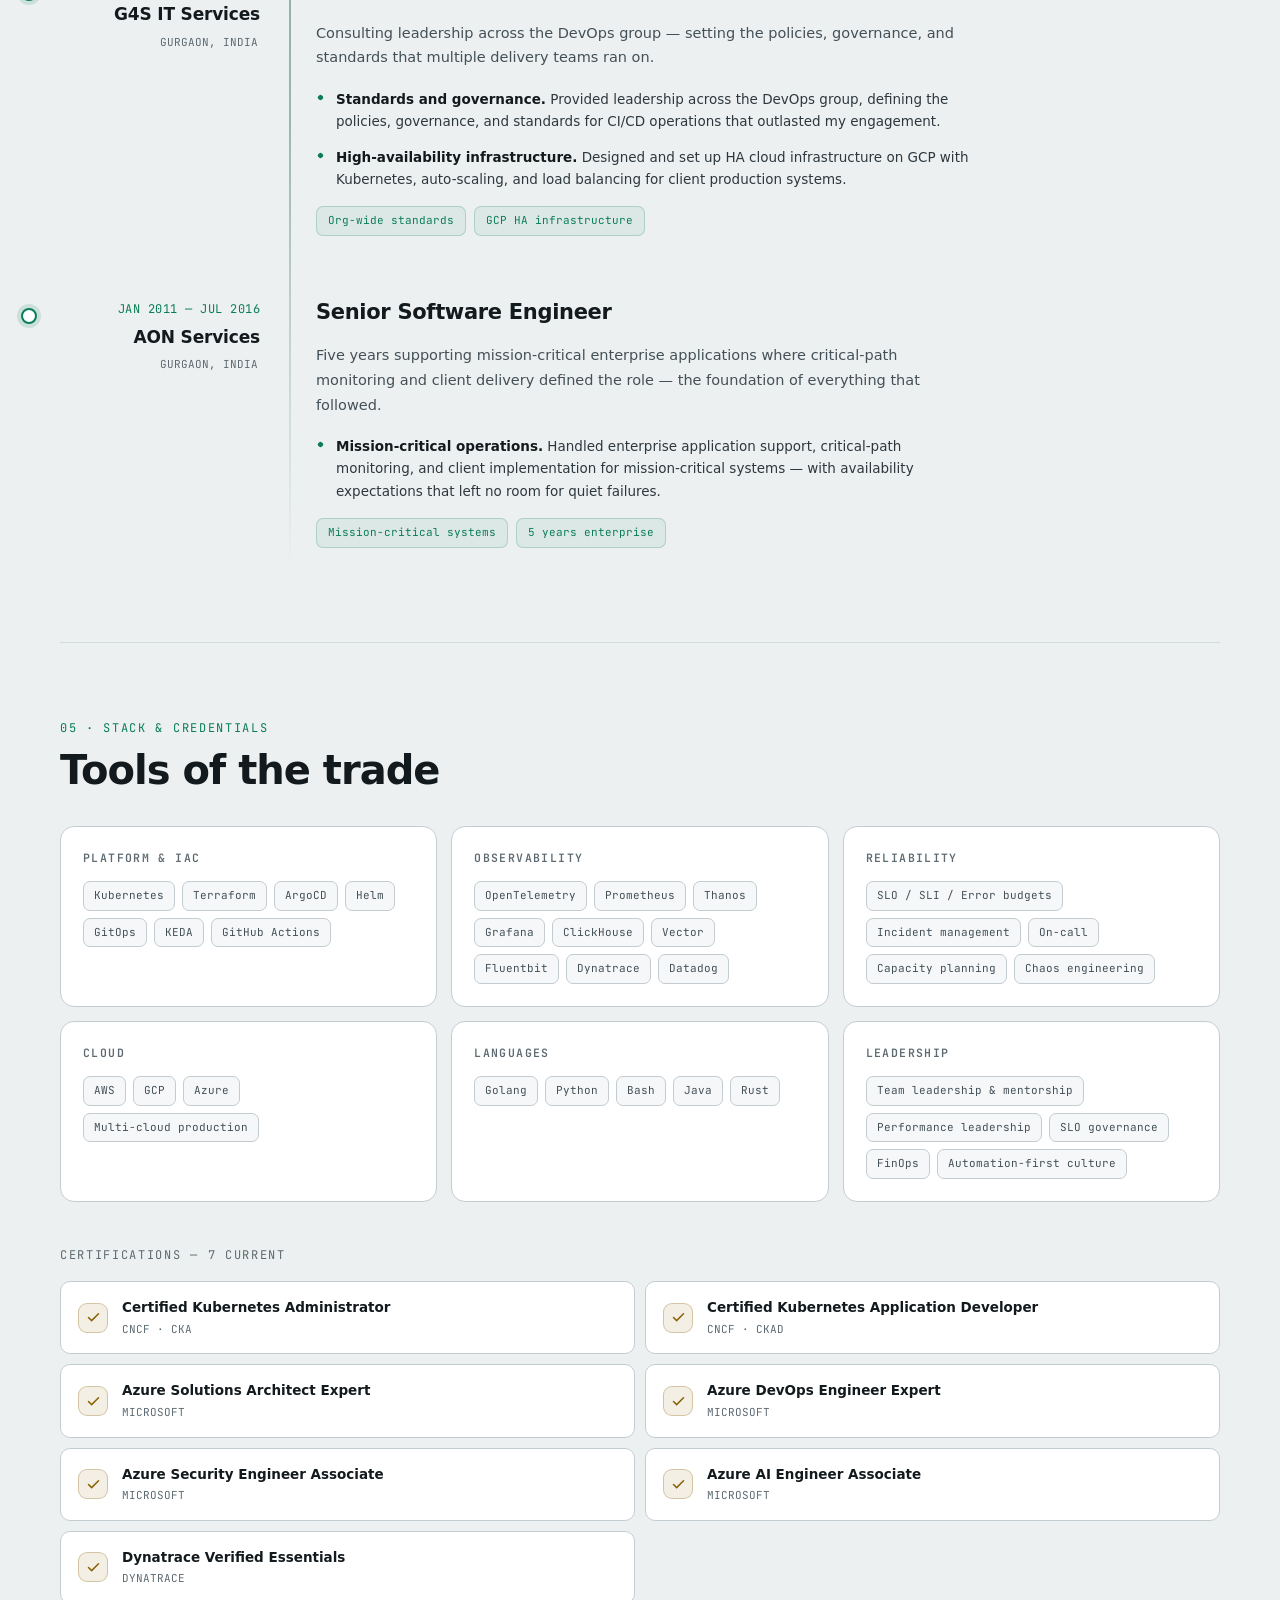
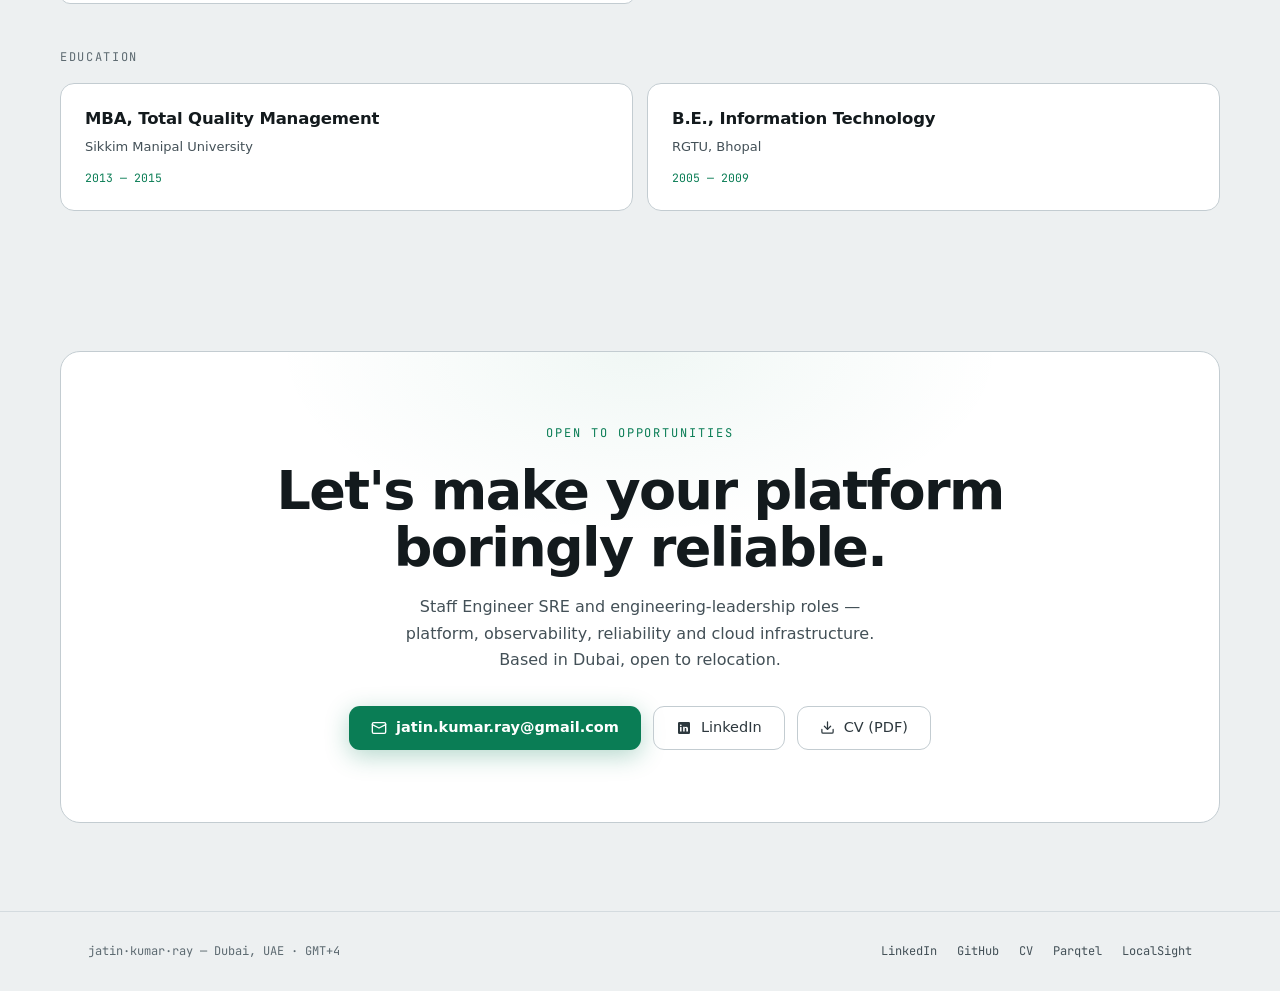
==== commit f4bc23fc: "Case studies: move tech-stack tags beside the tagline The case-banner's 7fr right column was left em" ====
--- a/index.html
+++ b/index.html
@@ -521,6 +521,9 @@
                 <a class="btn btn-line" href="https://github.com/parqtel/parqtel-oss" target="_blank" rel="noopener">GitHub <span>↗</span></a>
               </div>
             </div>
+            <div class="case-stack" aria-label="Parqtel technology stack">
+              <span class="tag">Rust · Axum</span><span class="tag">OTLP gRPC/HTTP</span><span class="tag">Apache Parquet + Zstd</span><span class="tag">PromQL-compatible</span><span class="tag">Grafana datasource</span><span class="tag">Alert state machine</span><span class="tag">Span-metrics (RED)</span><span class="tag">Tail sampling</span><span class="tag">Log→metric pipelines</span><span class="tag">Helm OCI · Distroless</span><span class="tag">Cosign + SBOM</span>
+            </div>
           </div>
 
           <div class="case-kpis">
@@ -616,10 +619,6 @@
                 </div>
               </div>
             </div>
-
-            <div class="case-stack">
-              <span class="tag">Rust · Axum</span><span class="tag">OTLP gRPC/HTTP</span><span class="tag">Apache Parquet + Zstd</span><span class="tag">PromQL-compatible</span><span class="tag">Grafana datasource</span><span class="tag">Alert state machine</span><span class="tag">Span-metrics (RED)</span><span class="tag">Tail sampling</span><span class="tag">Log→metric pipelines</span><span class="tag">Helm OCI · Distroless</span><span class="tag">Cosign + SBOM</span>
-            </div>
           </div>
         </article>
 
@@ -642,6 +641,9 @@
                 <a class="btn btn-line" href="https://github.com/localsightX/localsight" target="_blank" rel="noopener">GitHub <span>↗</span></a>
               </div>
             </div>
+            <div class="case-stack" aria-label="LocalSight technology stack">
+              <span class="tag">Python · FastAPI</span><span class="tag">ONNX inference</span><span class="tag">SORT tracking</span><span class="tag">Behavior rules engine</span><span class="tag">ANPR (encrypted)</span><span class="tag">LL-HLS live view</span><span class="tag">Envelope encryption</span><span class="tag">Argon2id + TOTP MFA</span><span class="tag">RBAC · audit log</span><span class="tag">SSRF egress guard</span><span class="tag">ONVIF discovery</span><span class="tag">9-job CI/CD · SBOM</span>
+            </div>
           </div>
 
           <div class="case-kpis">
@@ -724,10 +726,6 @@
                   <p>9-job pipeline: lint, tests, integration, dep-audit, CodeQL, Semgrep, Trivy, Docker build, SBOM — <b>supply chain as code</b>.</p>
                 </div>
               </div>
-            </div>
-
-            <div class="case-stack">
-              <span class="tag">Python · FastAPI</span><span class="tag">ONNX inference</span><span class="tag">SORT tracking</span><span class="tag">Behavior rules engine</span><span class="tag">ANPR (encrypted)</span><span class="tag">LL-HLS live view</span><span class="tag">Envelope encryption</span><span class="tag">Argon2id + TOTP MFA</span><span class="tag">RBAC · audit log</span><span class="tag">SSRF egress guard</span><span class="tag">ONVIF discovery</span><span class="tag">9-job CI/CD · SBOM</span>
             </div>
           </div>
         </article>
--- a/assets/css/style.css
+++ b/assets/css/style.css
@@ -1031,6 +1031,14 @@
   padding-top: 24px;
   border-top: 1px dashed var(--line);
 }
+/* case-stack now sits in the banner's right column, beside the tagline:
+   drop the separator, centre against the tagline column */
+.case-banner .case-stack {
+  margin-top: 0;
+  padding-top: 0;
+  border-top: 0;
+  align-content: center;
+}
 /* dynamic tag cloud: on large viewports the tags drift gently like a
    live word-cloud; on mobile (and reduced-motion) they stay static */
 @media (min-width: 960px) and (prefers-reduced-motion: no-preference) {
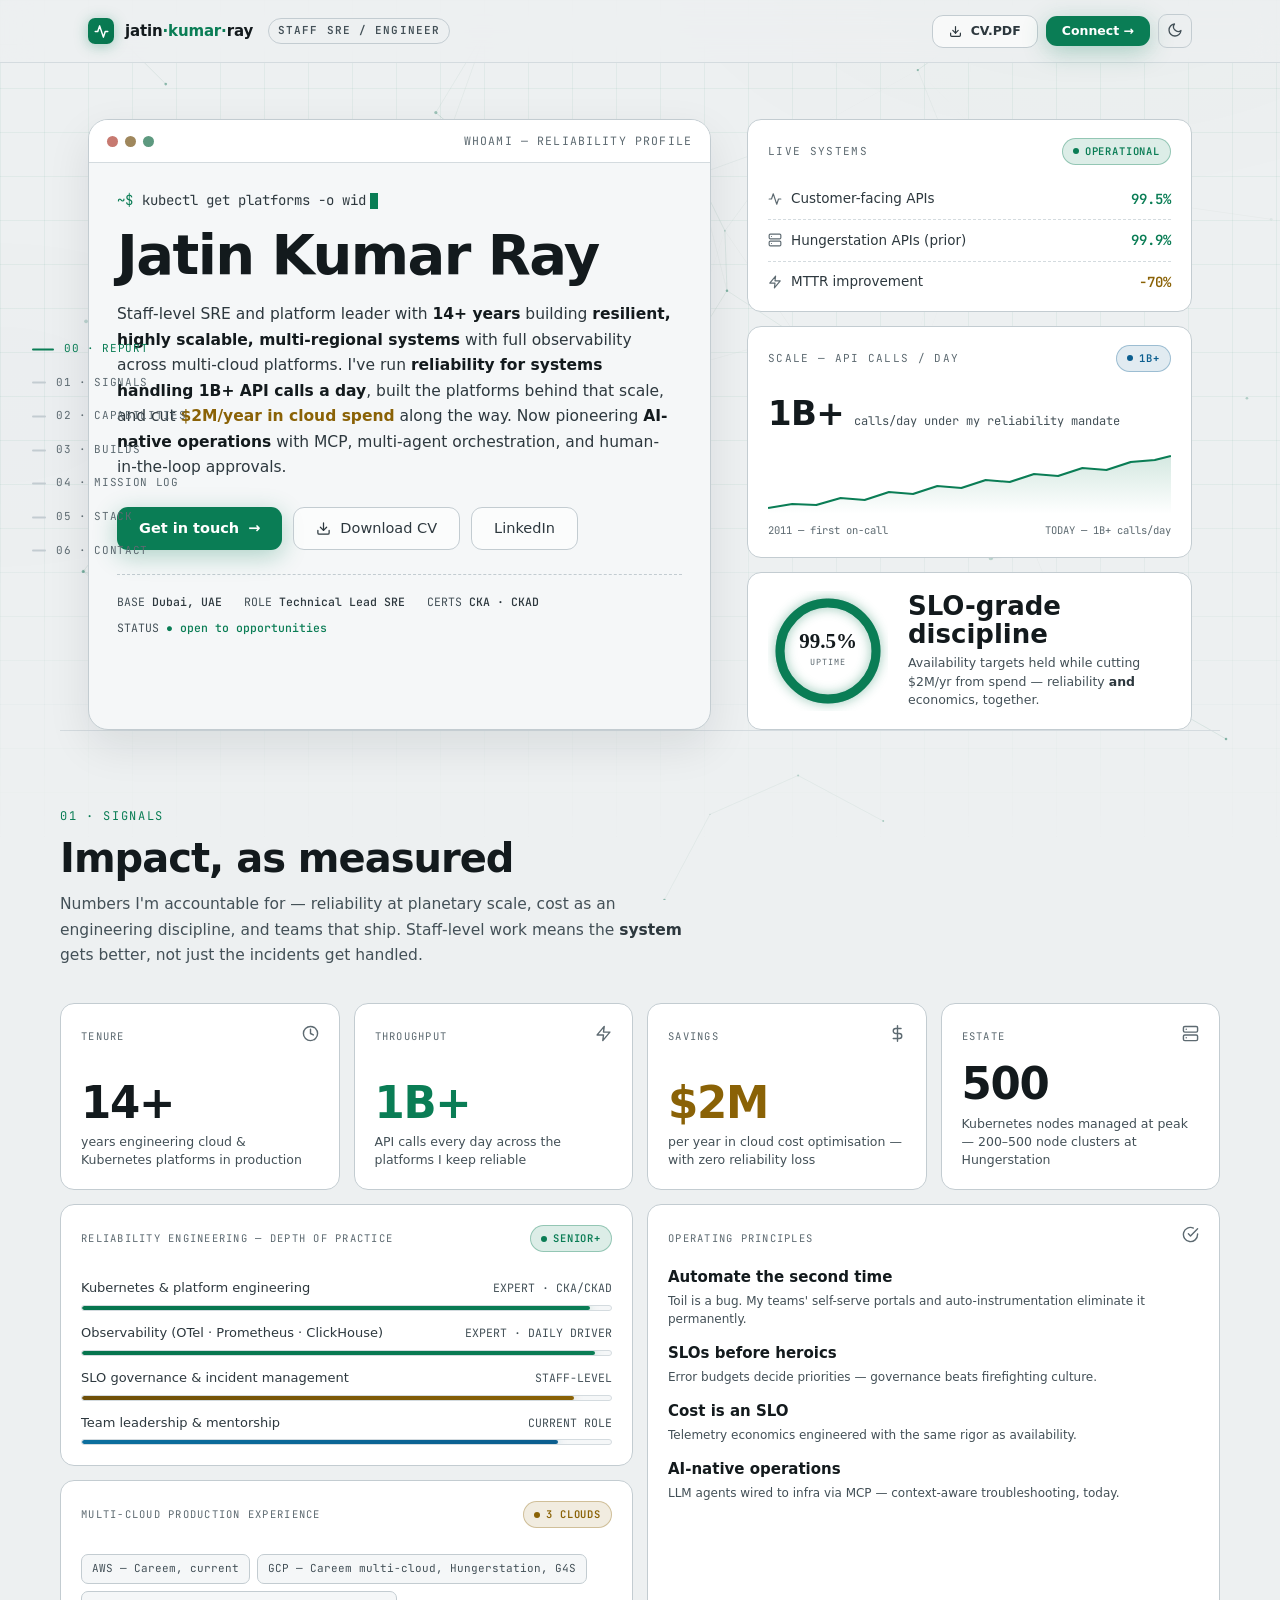
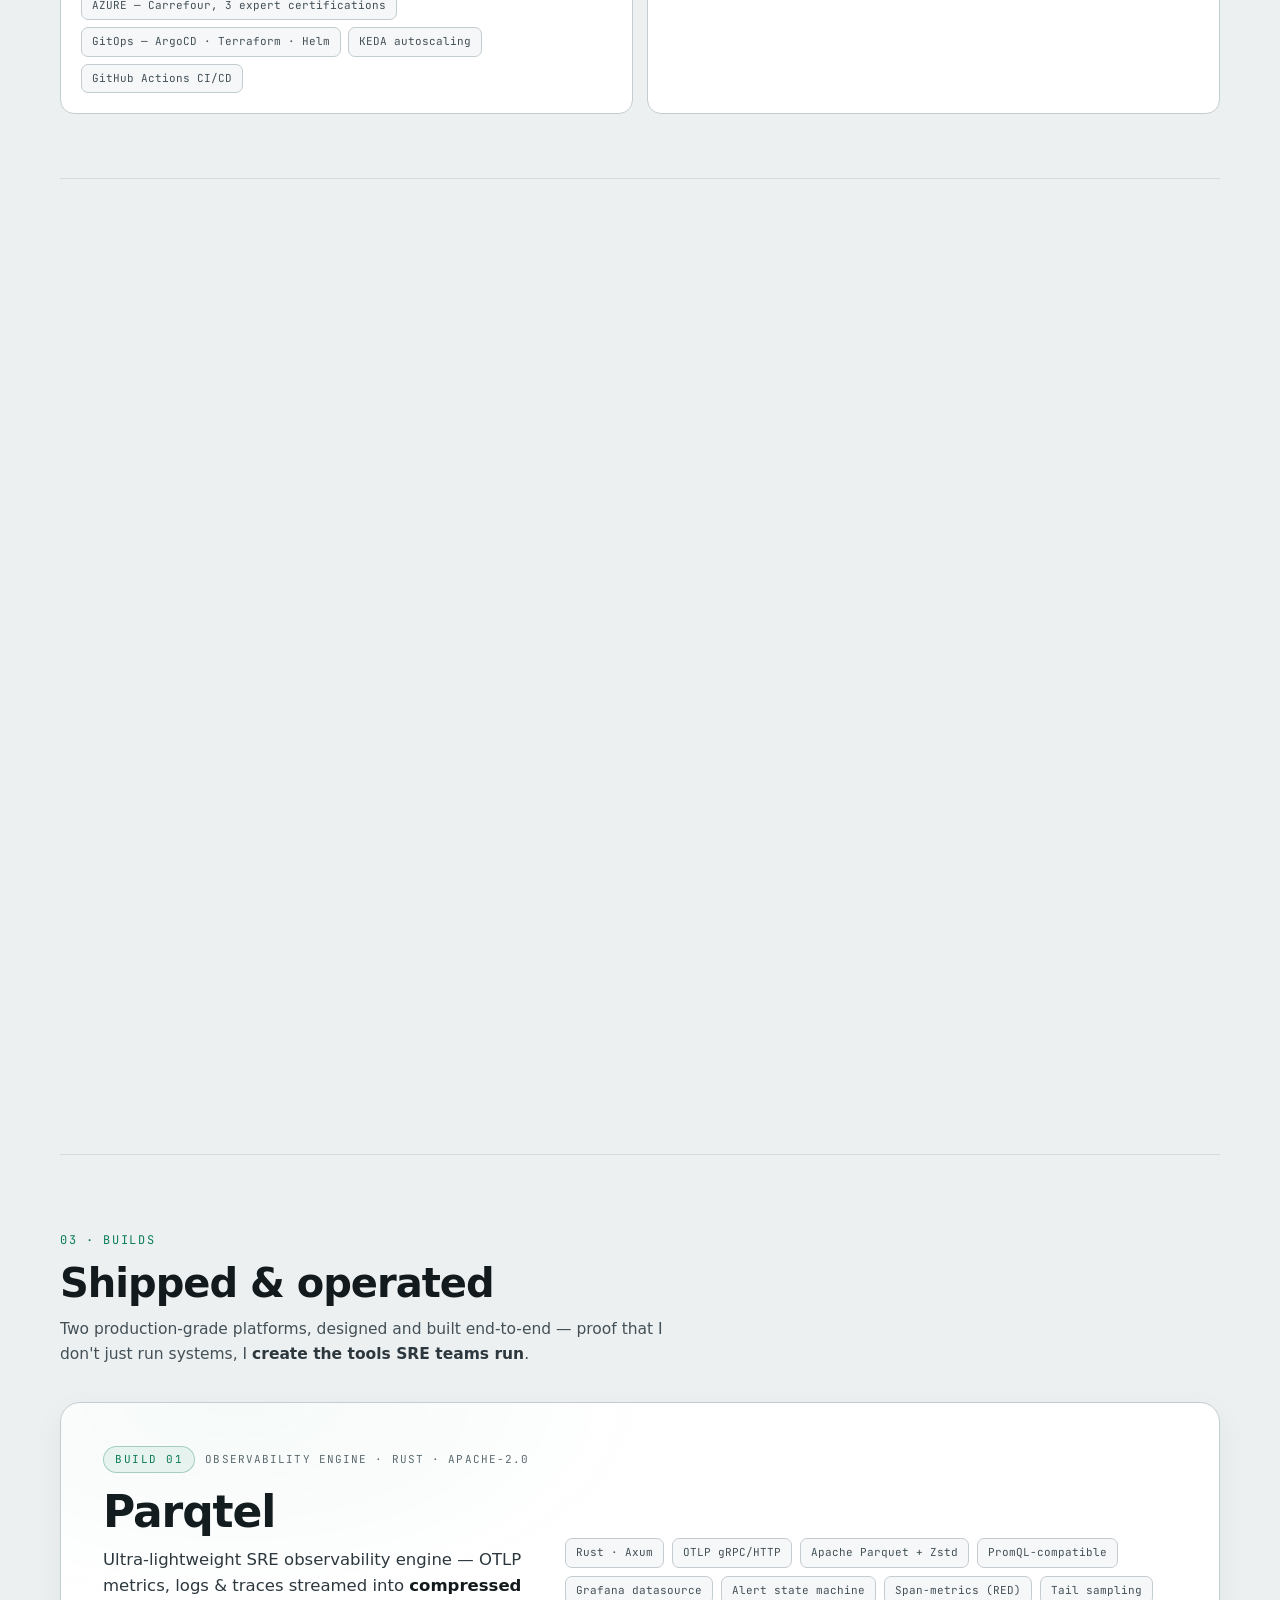
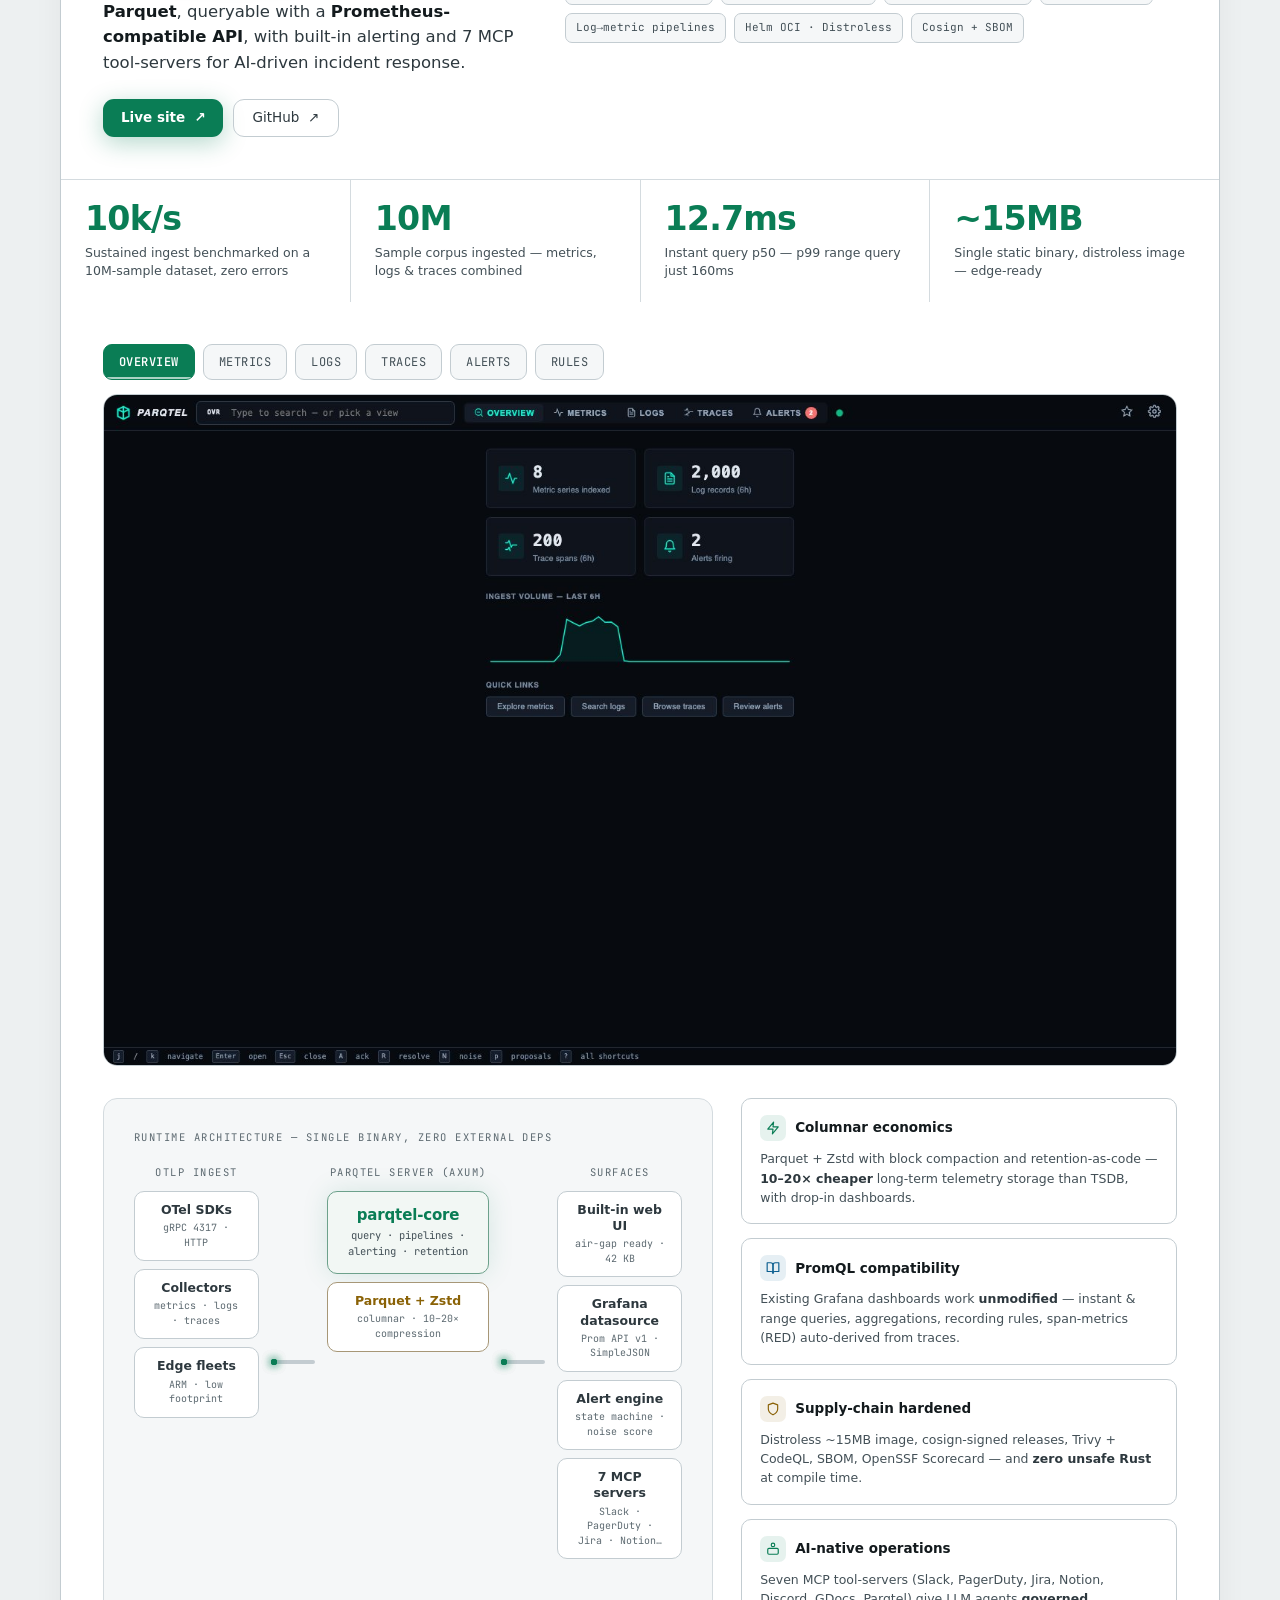
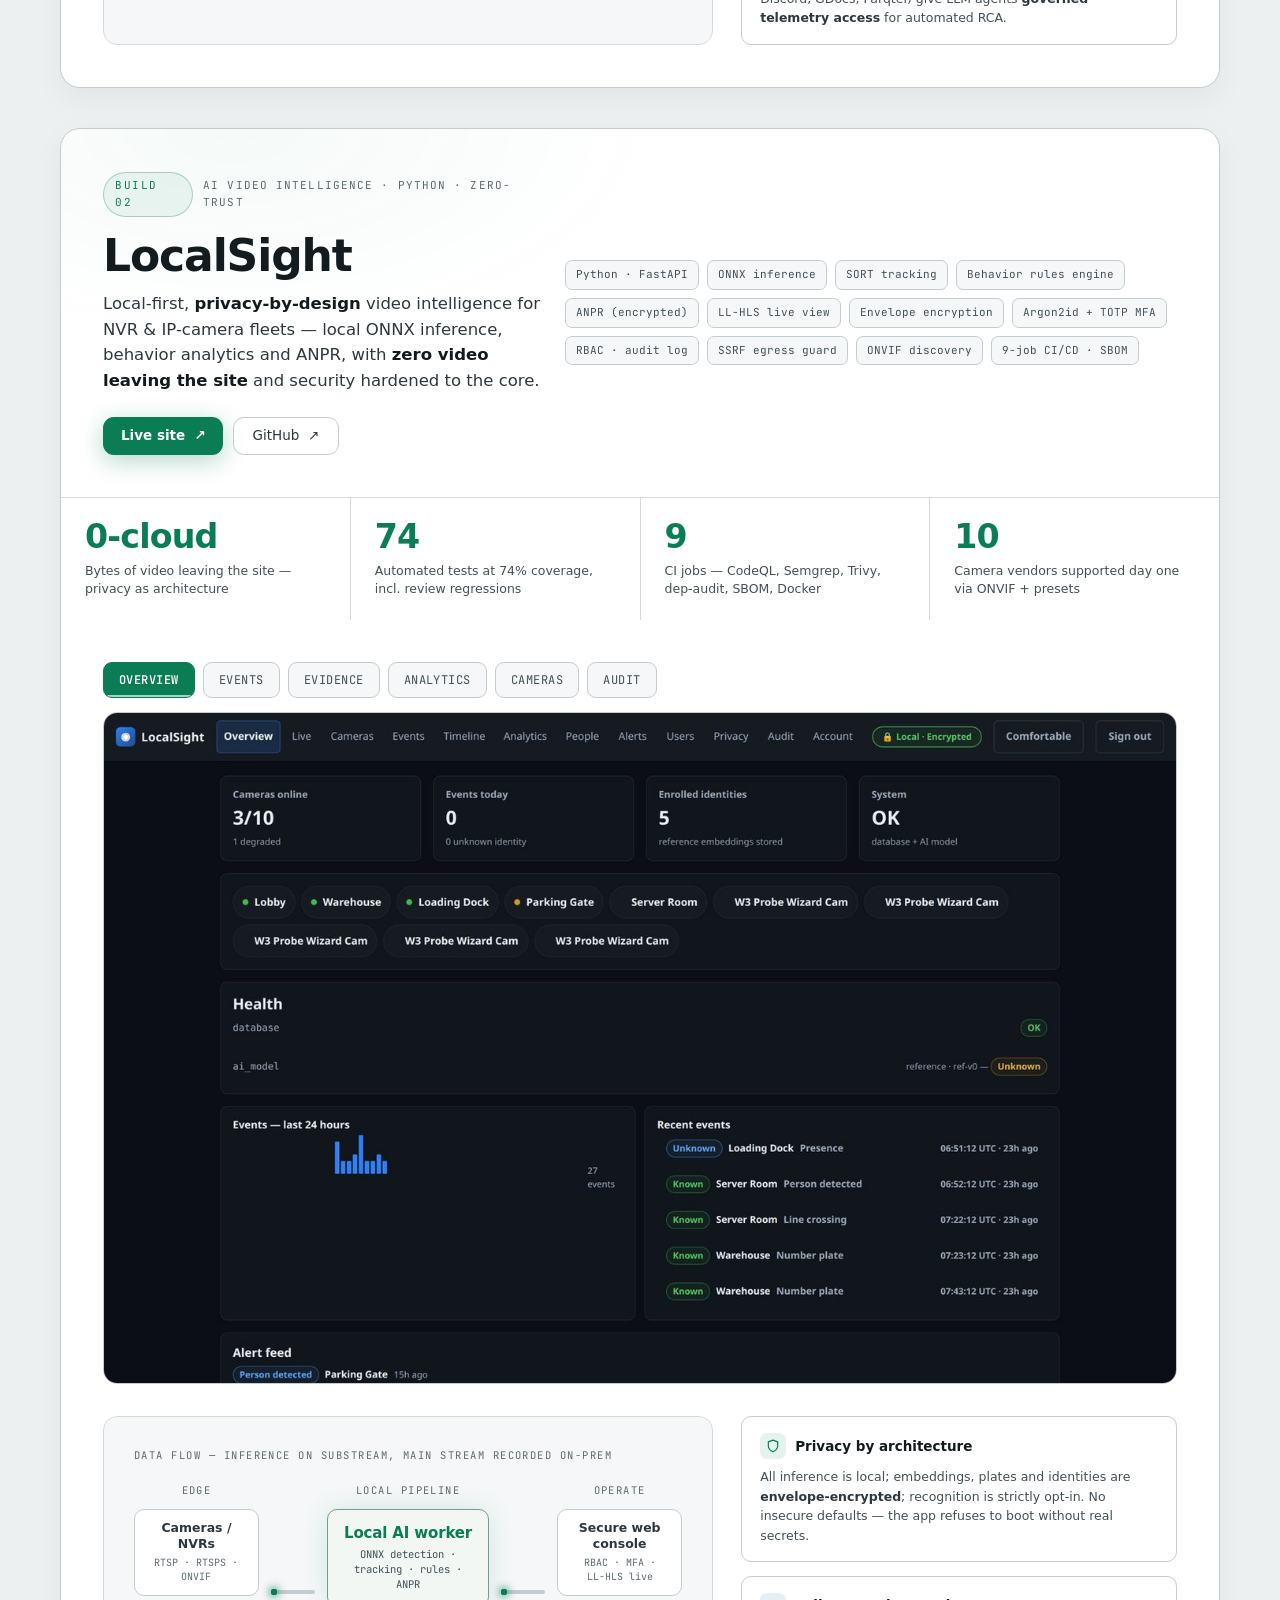
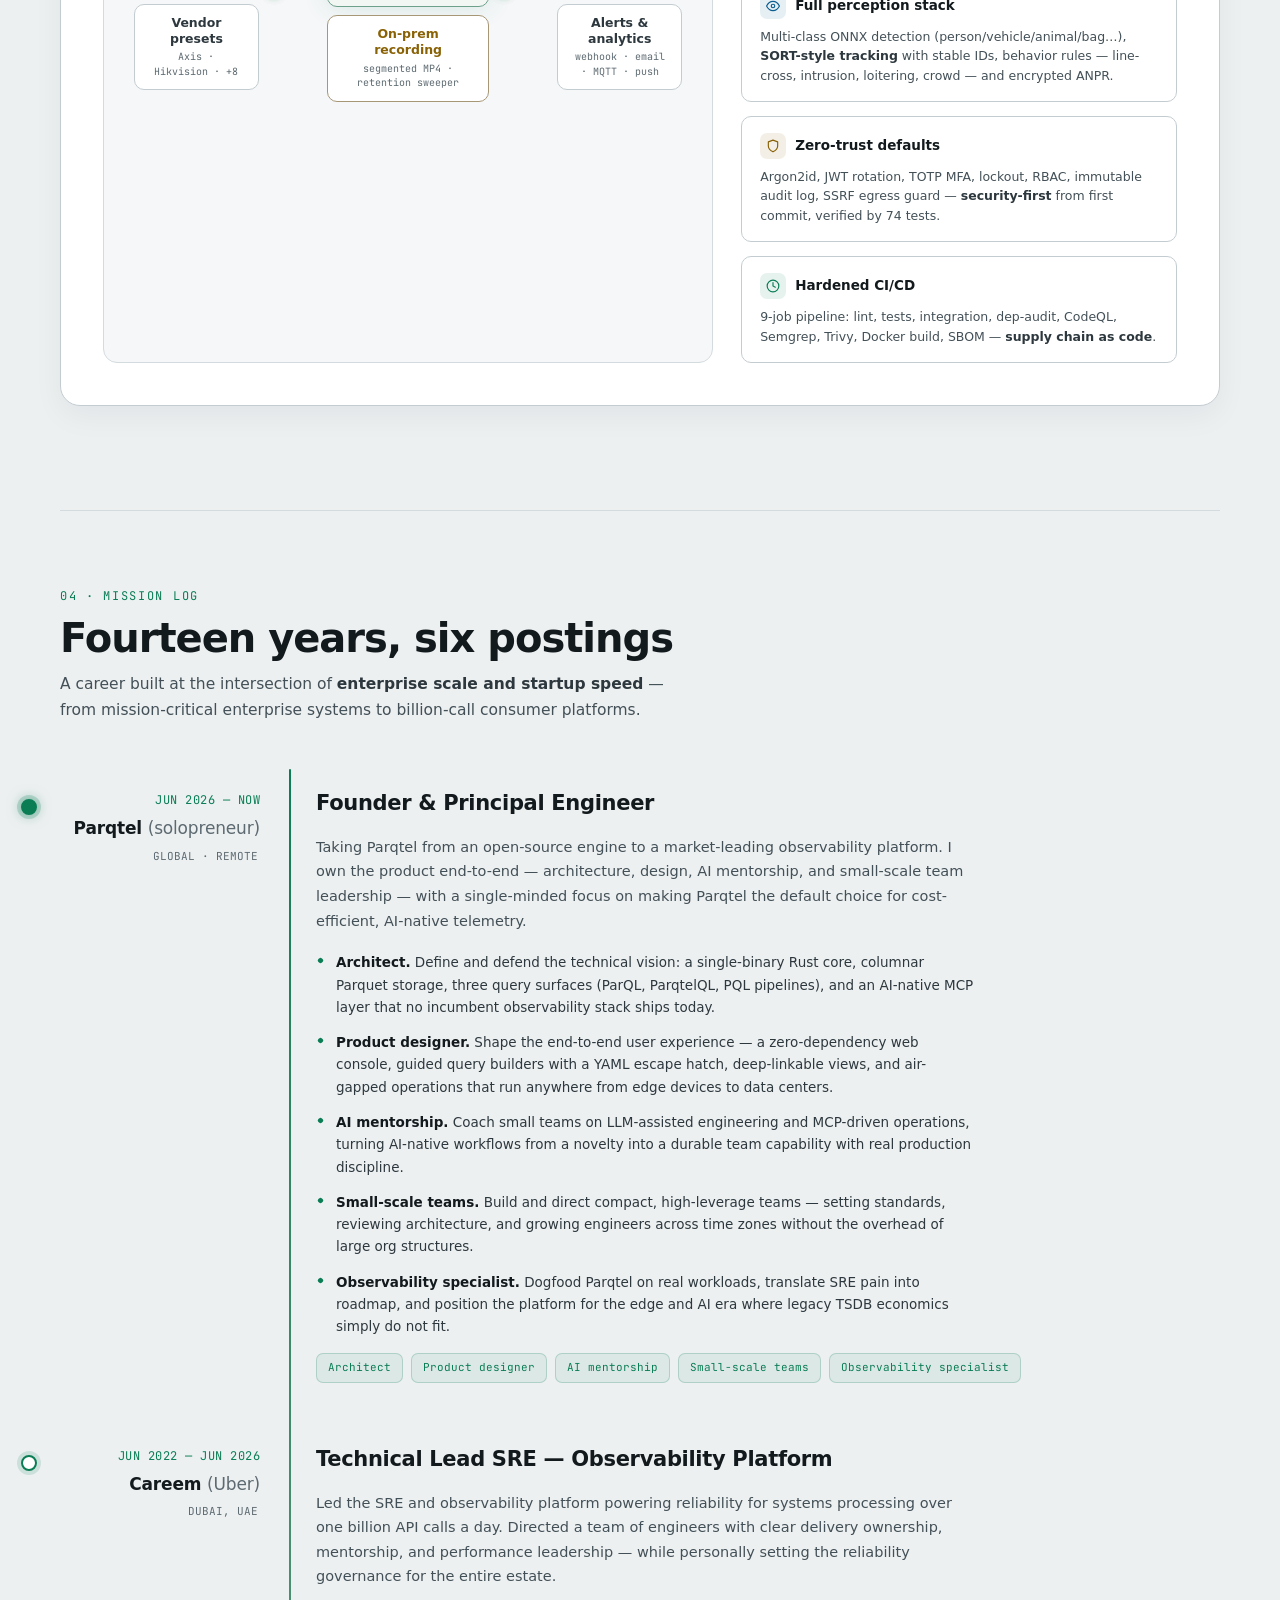
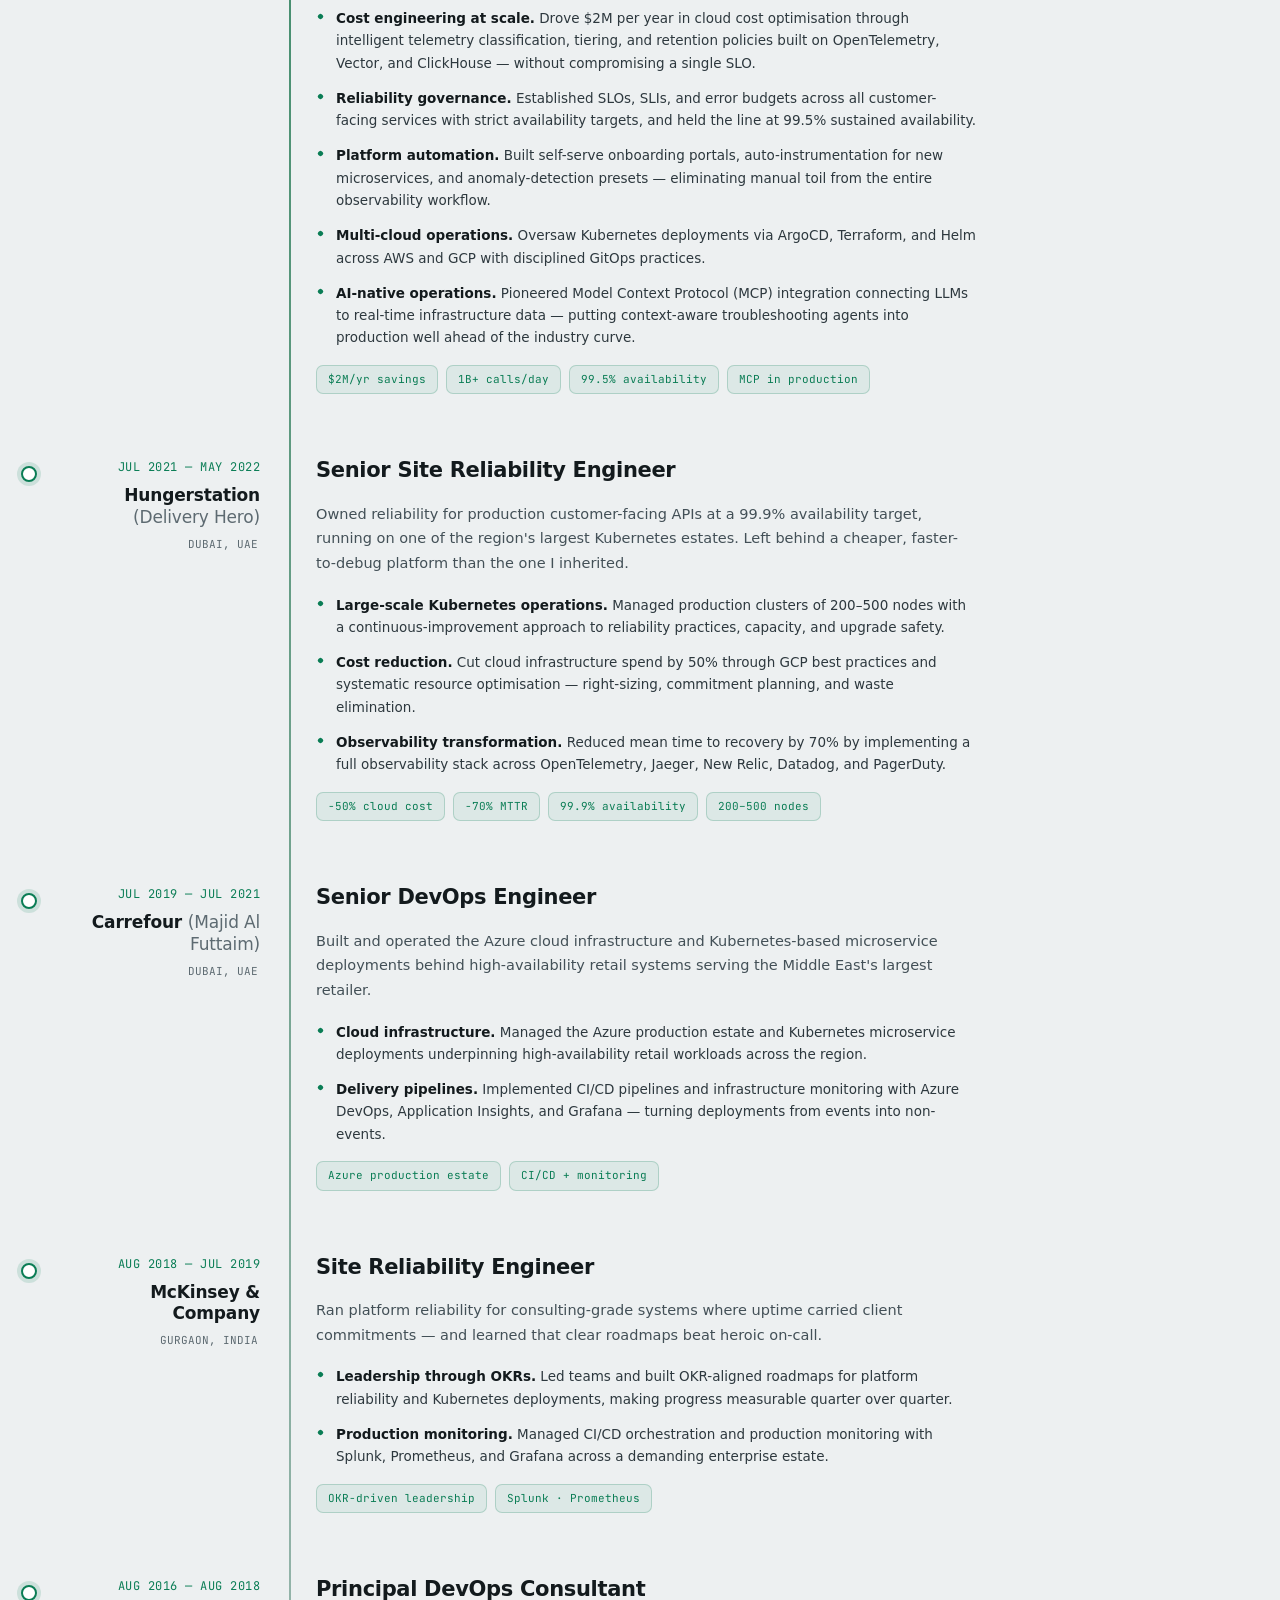
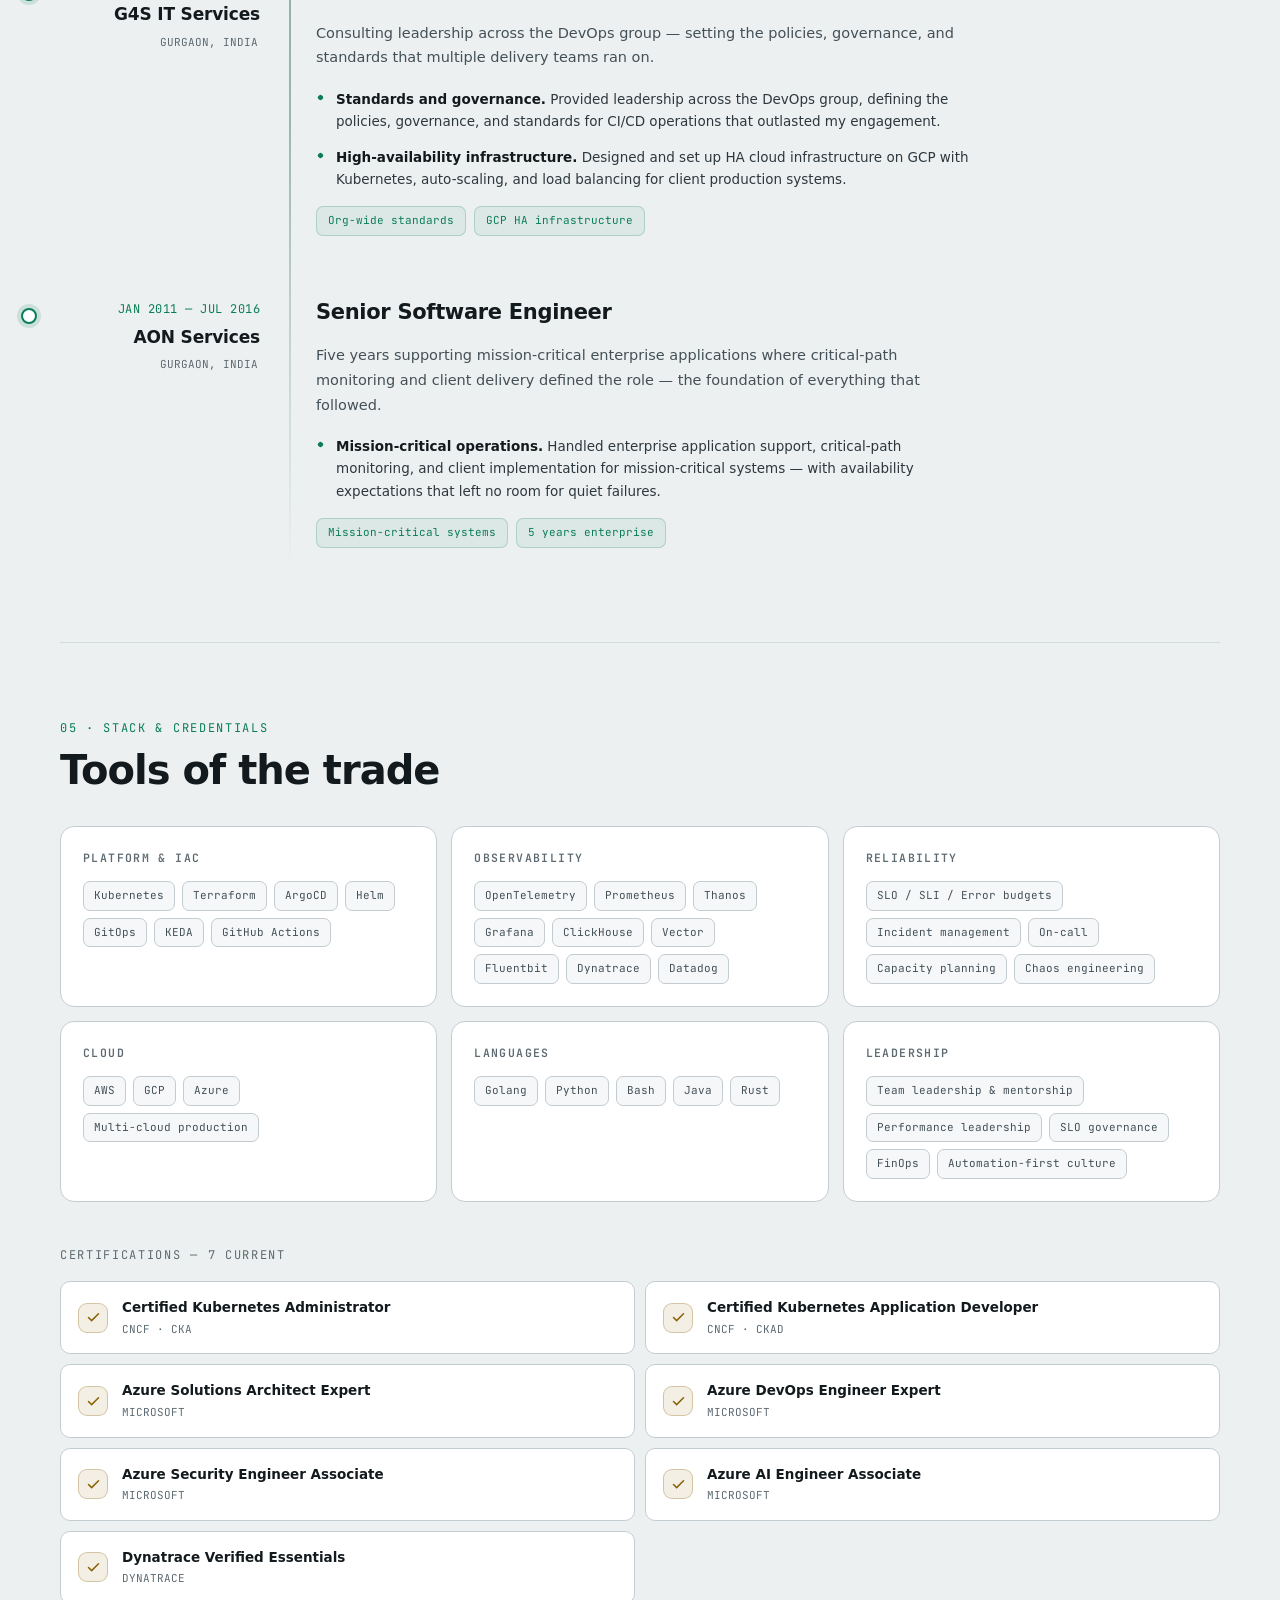
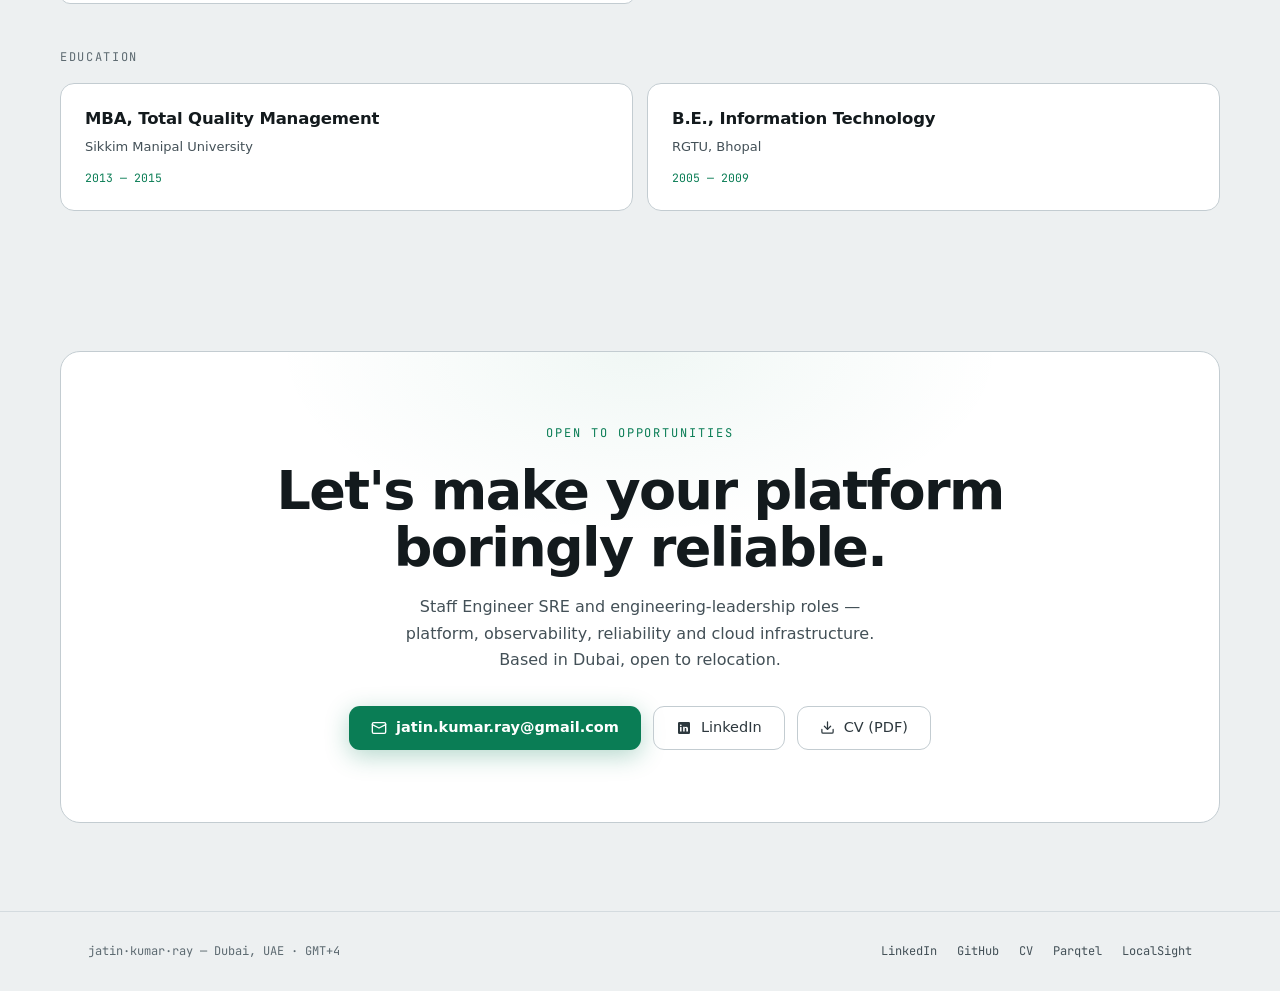
==== commit 592232e7: "Role tag: STAFF SRE / ENGINEER across visible tag and meta Topbar role-tag now reads 'STAFF SRE / EN" ====
--- a/index.html
+++ b/index.html
@@ -3,7 +3,7 @@
   <head>
     <meta charset="utf-8" />
     <meta name="viewport" content="width=device-width, initial-scale=1" />
-    <title>Jatin Kumar Ray · Staff Engineer, SRE &amp; Platform Leadership</title>
+    <title>Jatin Kumar Ray · Staff SRE / Engineer</title>
     <meta
       name="description"
       content="Staff-level SRE and platform leader with 14+ years building resilient, highly scalable, multi-regional systems with full observability across multi-cloud platforms. 1B+ API calls/day reliability, $2M/year cloud savings. Now pioneering AI-native operations with MCP and multi-agent orchestration."
@@ -34,7 +34,7 @@
     />
 
     <meta property="og:type" content="website" />
-    <meta property="og:title" content="Jatin Kumar Ray · Staff Engineer, SRE &amp; Platform Leadership" />
+    <meta property="og:title" content="Jatin Kumar Ray · Staff SRE / Engineer" />
     <meta
       property="og:description"
       content="Staff-level SRE and platform leader — 14+ years building resilient, highly scalable, multi-regional systems across multi-cloud. 1B+ API calls/day reliability, $2M/year cloud savings, AI-native operations with MCP and multi-agent orchestration."
@@ -43,7 +43,7 @@
     <meta property="og:site_name" content="Jatin Kumar Ray" />
     <meta property="og:image" content="https://jatinkray.github.io/assets/img/og-image.png" />
     <meta name="twitter:card" content="summary_large_image" />
-    <meta name="twitter:title" content="Jatin Kumar Ray · Staff Engineer, SRE" />
+    <meta name="twitter:title" content="Jatin Kumar Ray · Staff SRE / Engineer" />
     <meta
       name="twitter:description"
       content="Staff-level SRE and platform leader — 14+ years building resilient, multi-regional systems across multi-cloud. 1B+ API calls/day, $2M/year cloud savings, AI-native operations with MCP."
@@ -72,7 +72,7 @@
         "name": "Jatin Kumar Ray",
         "givenName": "Jatin",
         "familyName": "Ray",
-        "jobTitle": "Staff Engineer — SRE & Platform Leadership",
+        "jobTitle": "Staff SRE / Engineer",
         "email": "mailto:jatin.kumar.ray@gmail.com",
         "image": "https://jatinkray.github.io/assets/img/og-image.png",
         "worksFor": { "@type": "Organization", "name": "Careem (Uber subsidiary)", "url": "https://careem.com" },
@@ -138,7 +138,7 @@
             <svg viewBox="0 0 24 24" fill="none" stroke="currentColor" stroke-width="2.4" stroke-linecap="round" stroke-linejoin="round" aria-hidden="true"><path d="M22 12h-4l-3 9L9 3l-3 9H2"/></svg>
           </span>
           <span>jatin<span style="color: var(--ops)">·kumar·</span>ray</span>
-          <span class="role-tag">STAFF SRE</span>
+          <span class="role-tag">STAFF SRE / ENGINEER</span>
         </a>
         <div class="top-actions">
           <a href="public/Jatin_Kumar_Ray_CV.pdf" target="_blank" rel="noopener" class="btn btn-line topbar-cv" style="font-size: 12.5px; padding: 9px 16px; font-weight: 600;">
--- a/assets/css/style.css
+++ b/assets/css/style.css
@@ -378,6 +378,8 @@
   overflow: hidden;
 }
 .type-line #typed { flex: 0 0 auto; }
+.type-line .prompt { flex: 0 0 auto; }
+.type-line .cursor { flex: 0 0 auto; }
 @media (max-width: 700px) {
   .console-body .type-line { font-size: 11.5px; }
   .type-line .cursor { width: 6px; height: 13px; }
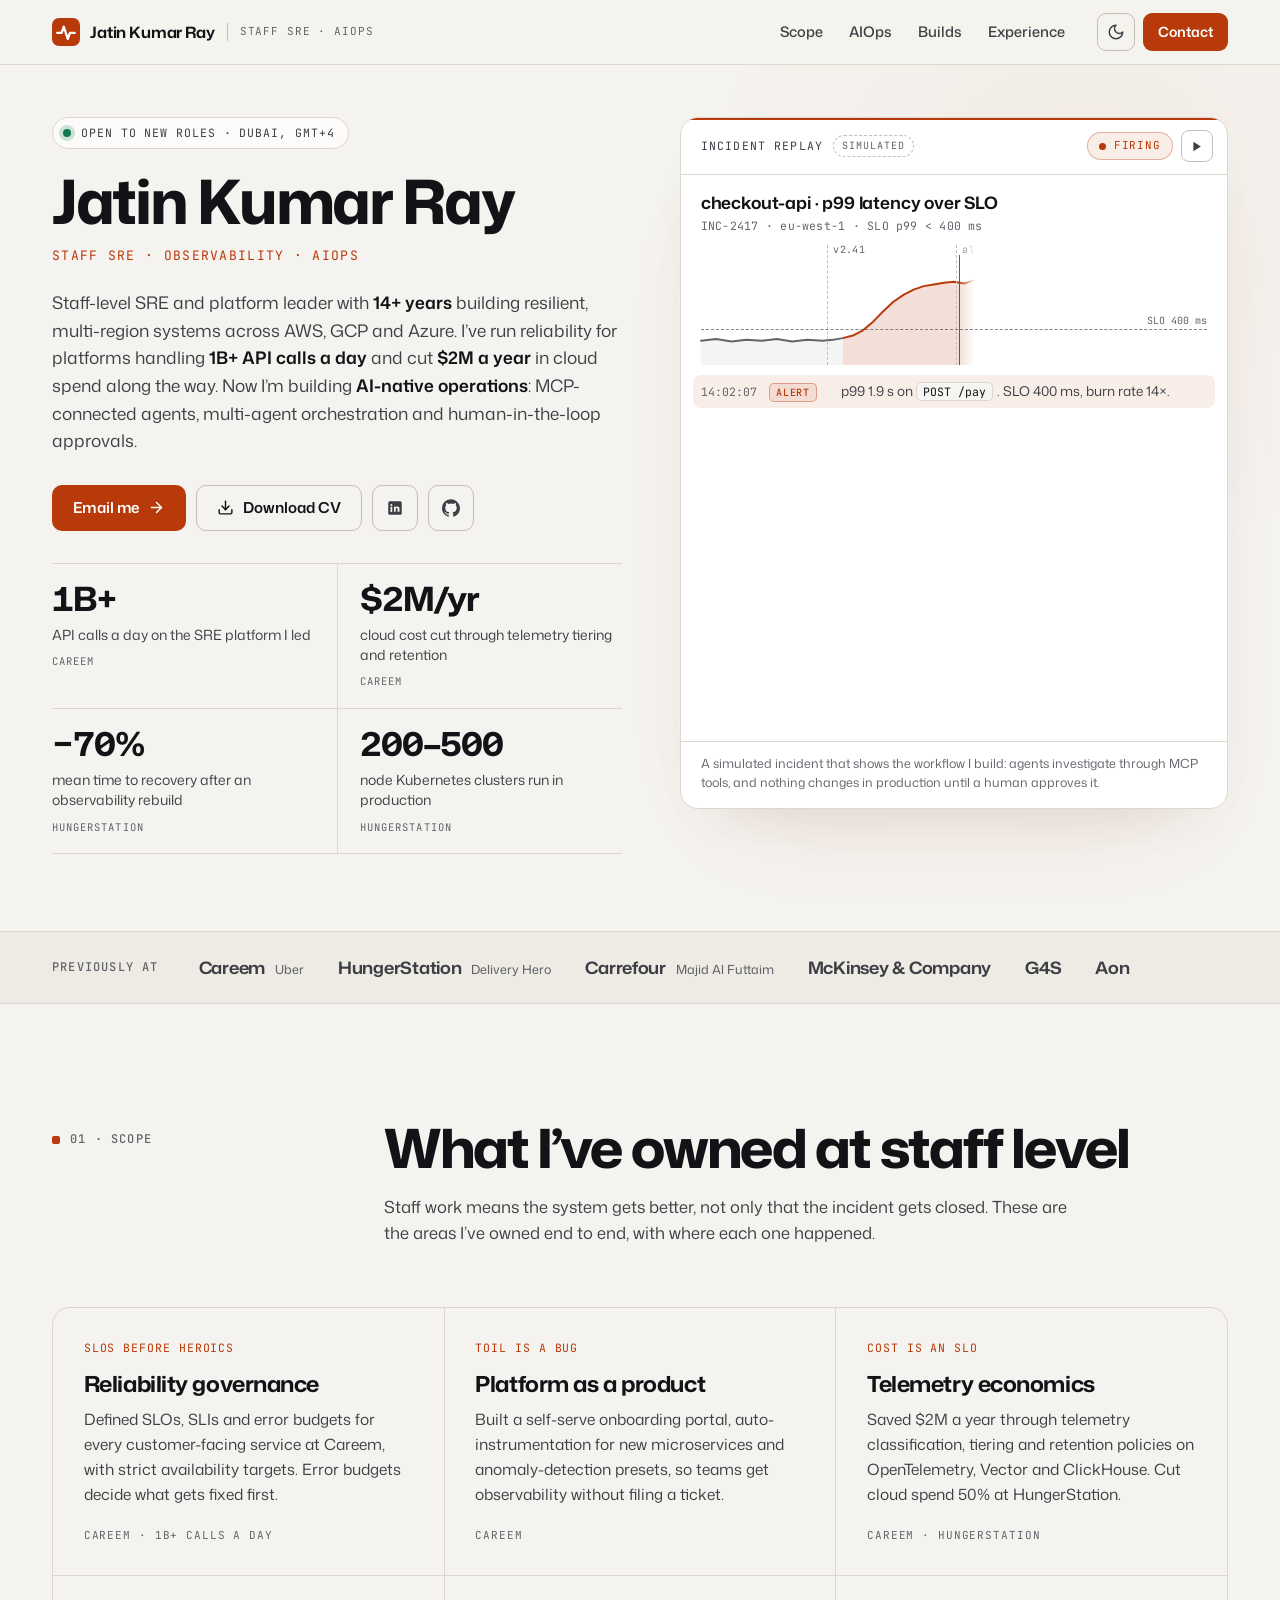
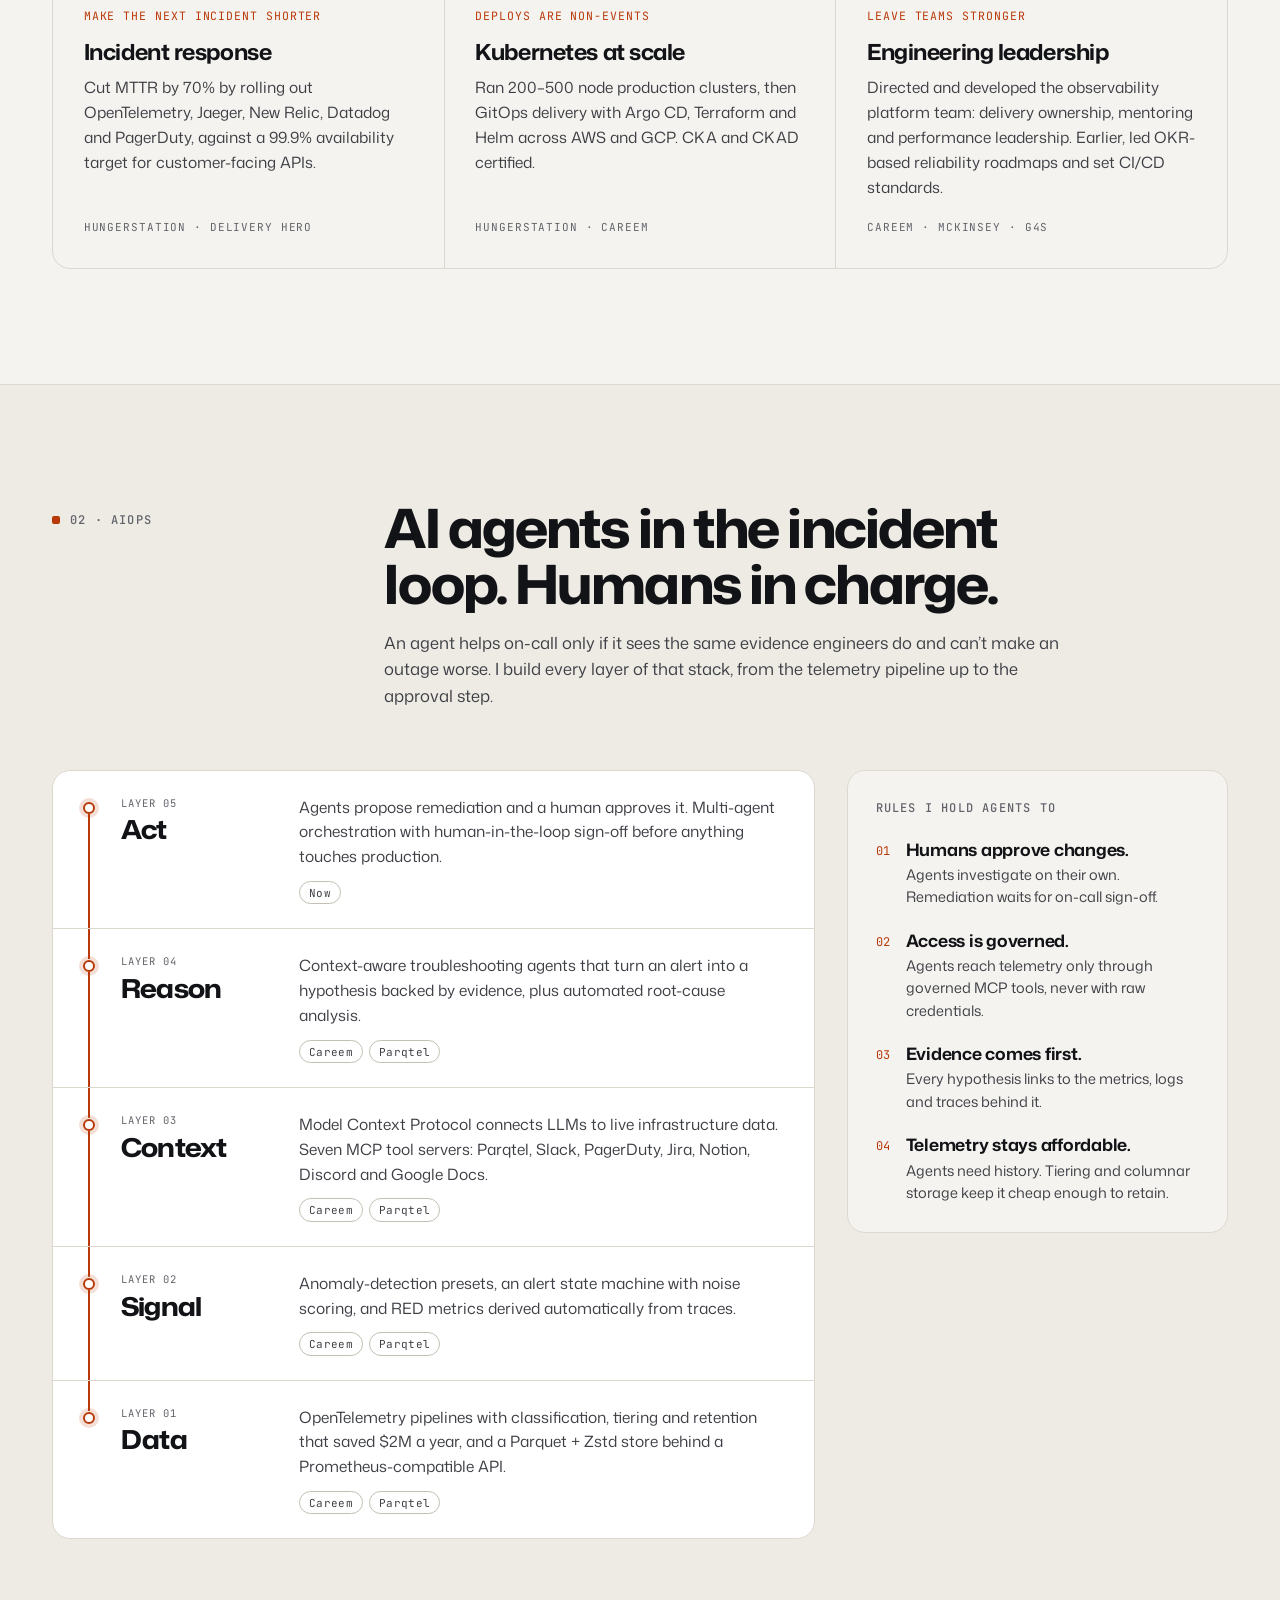
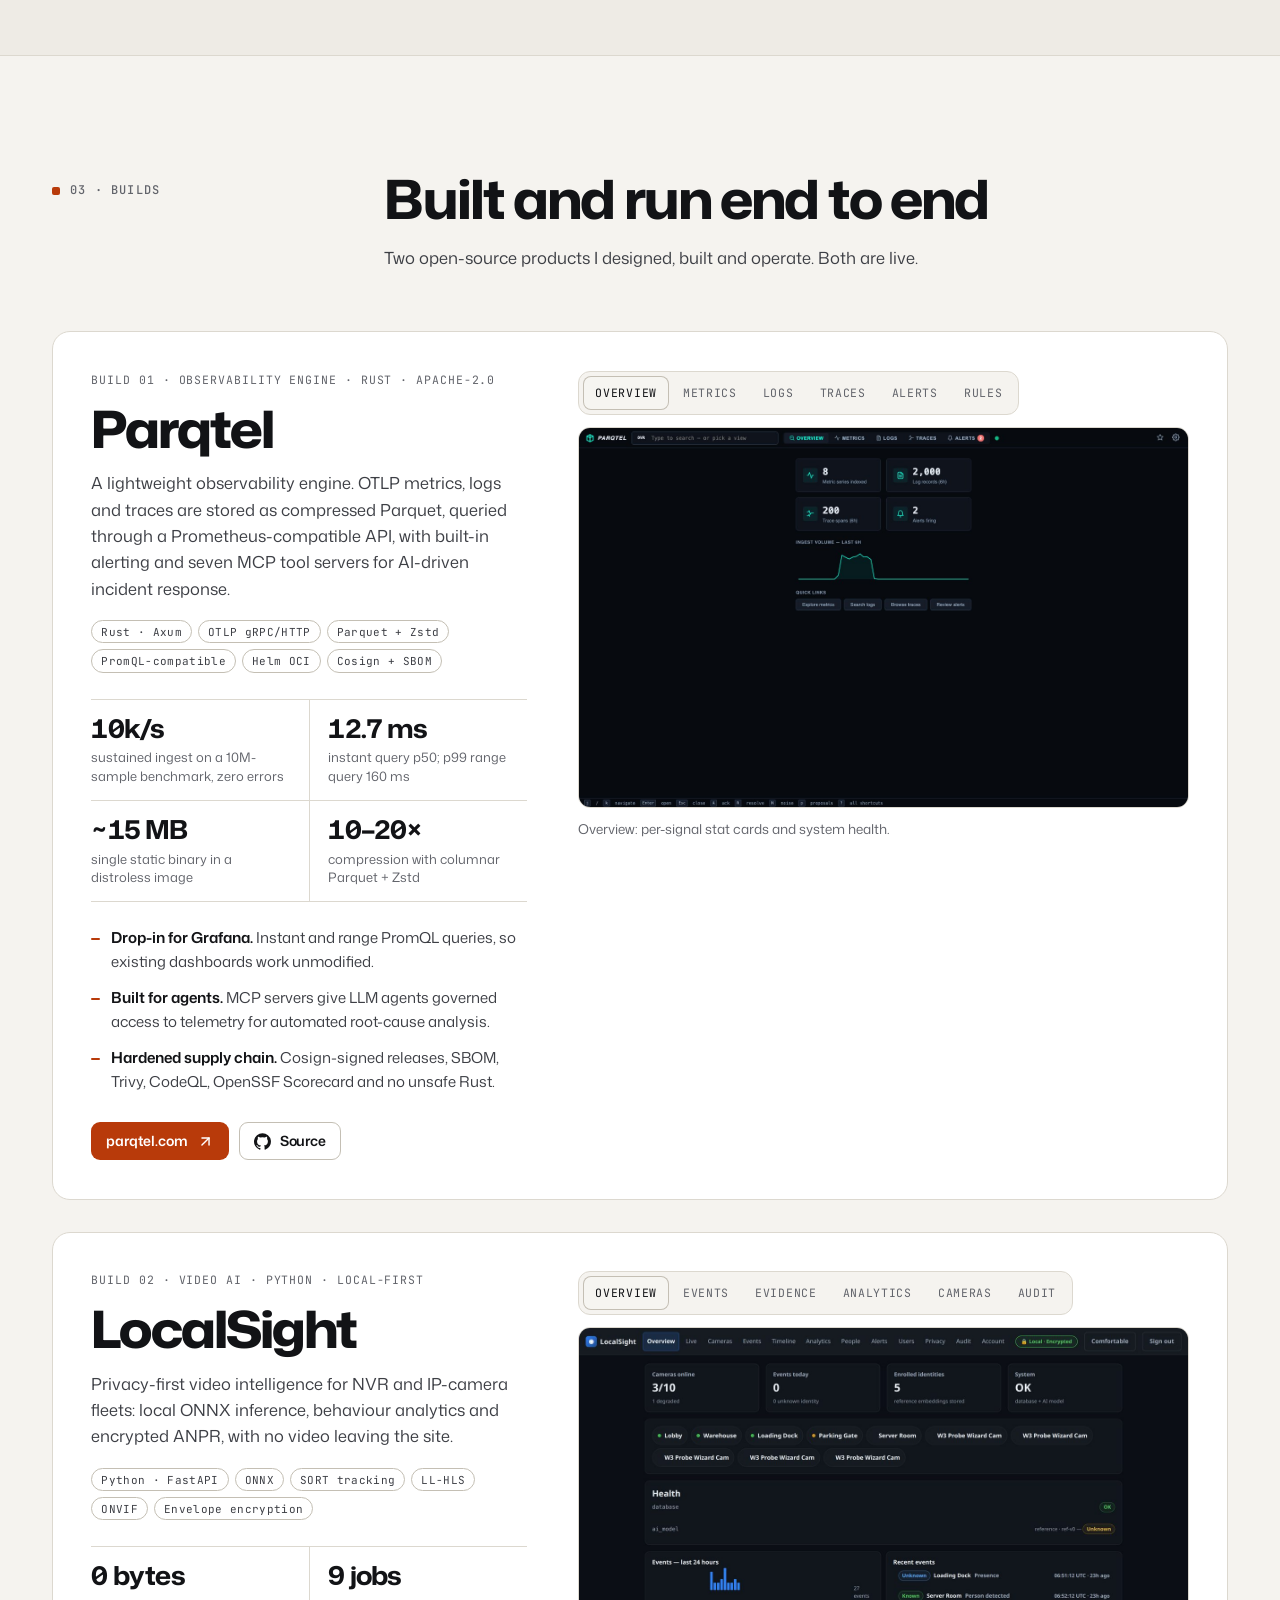
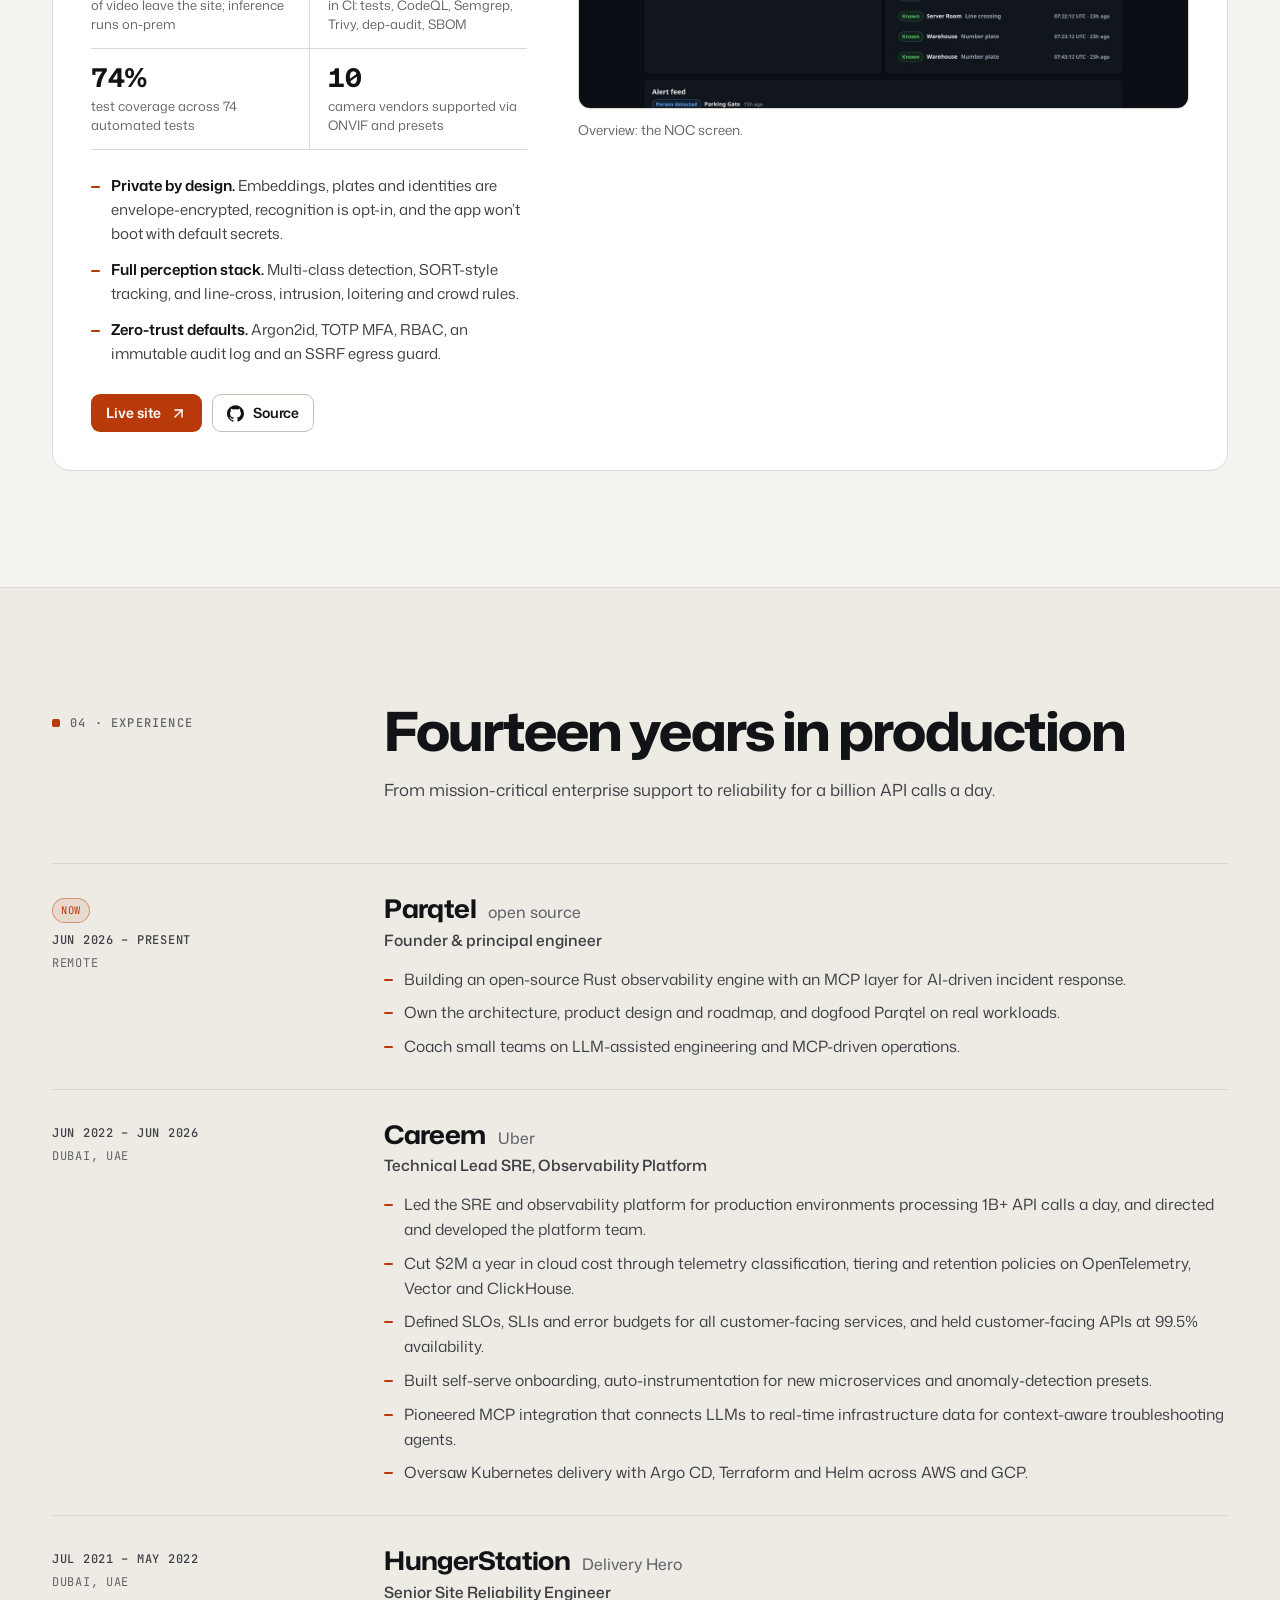
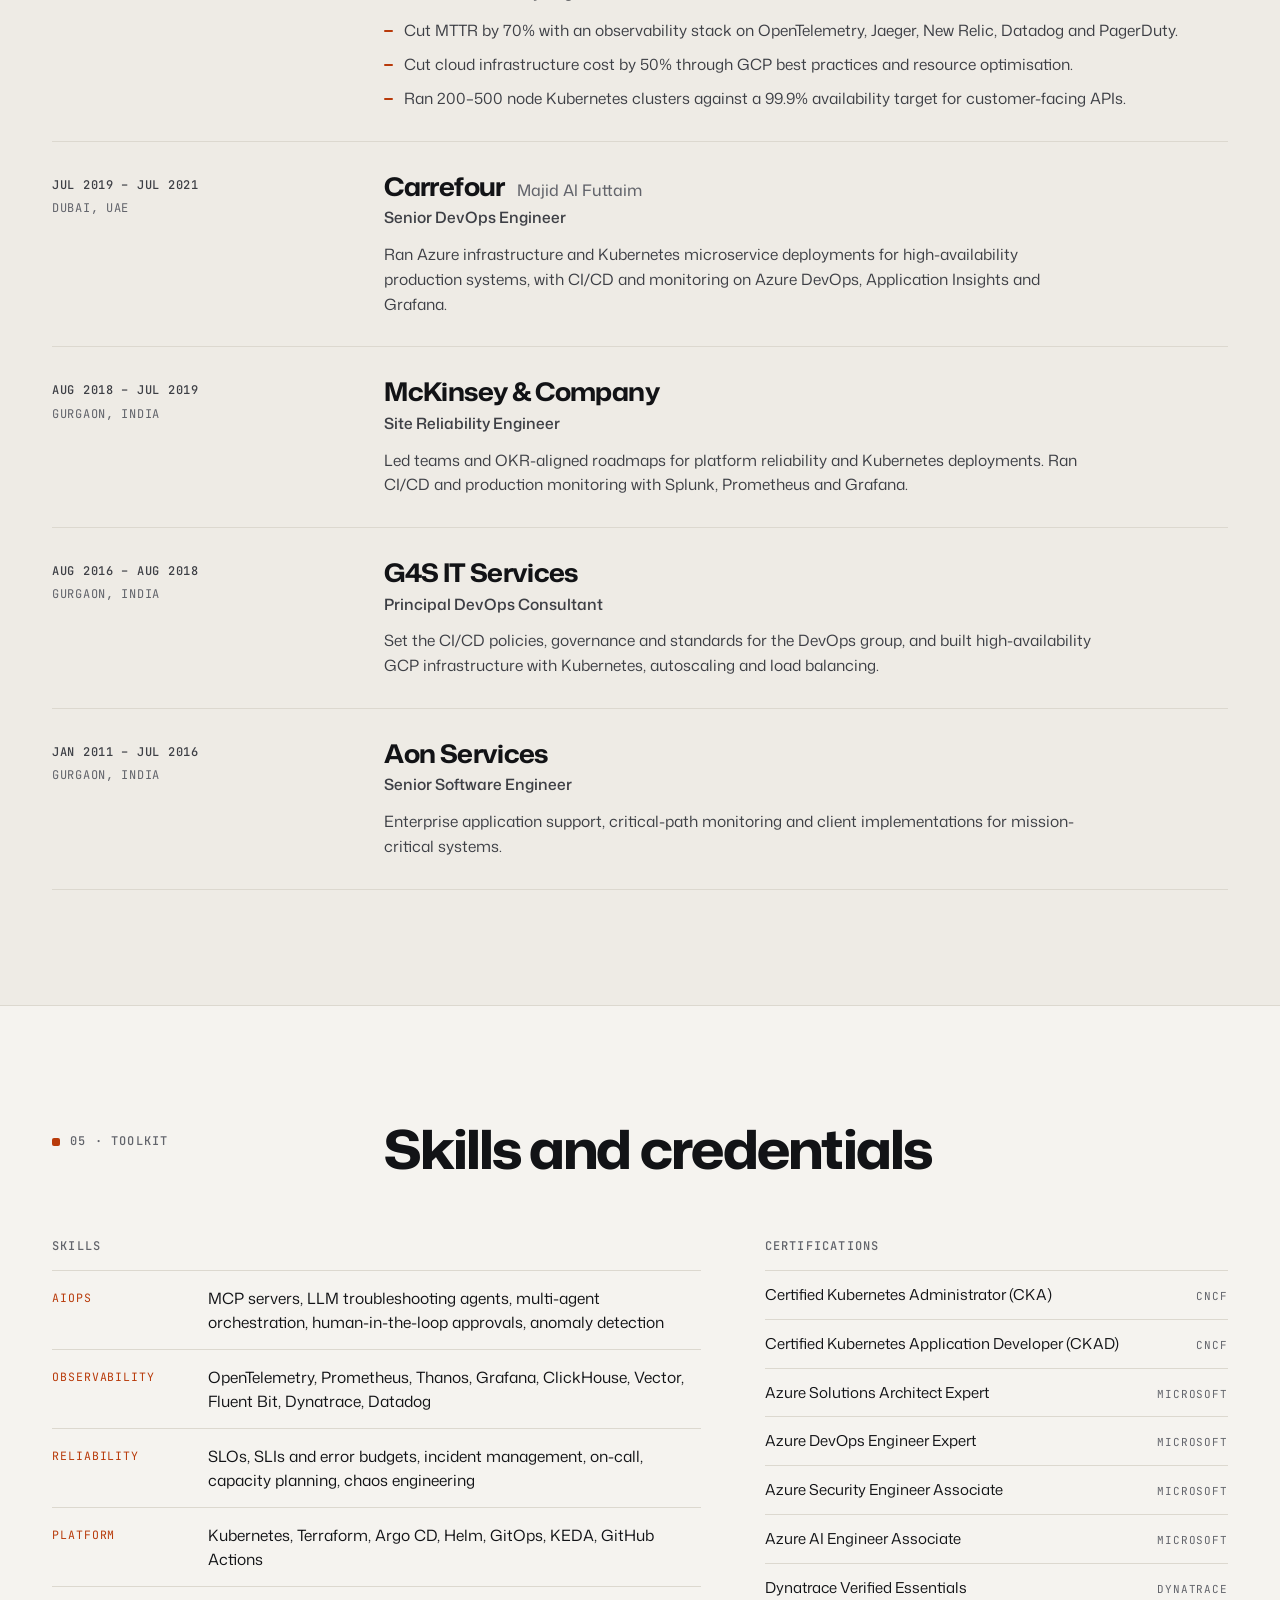
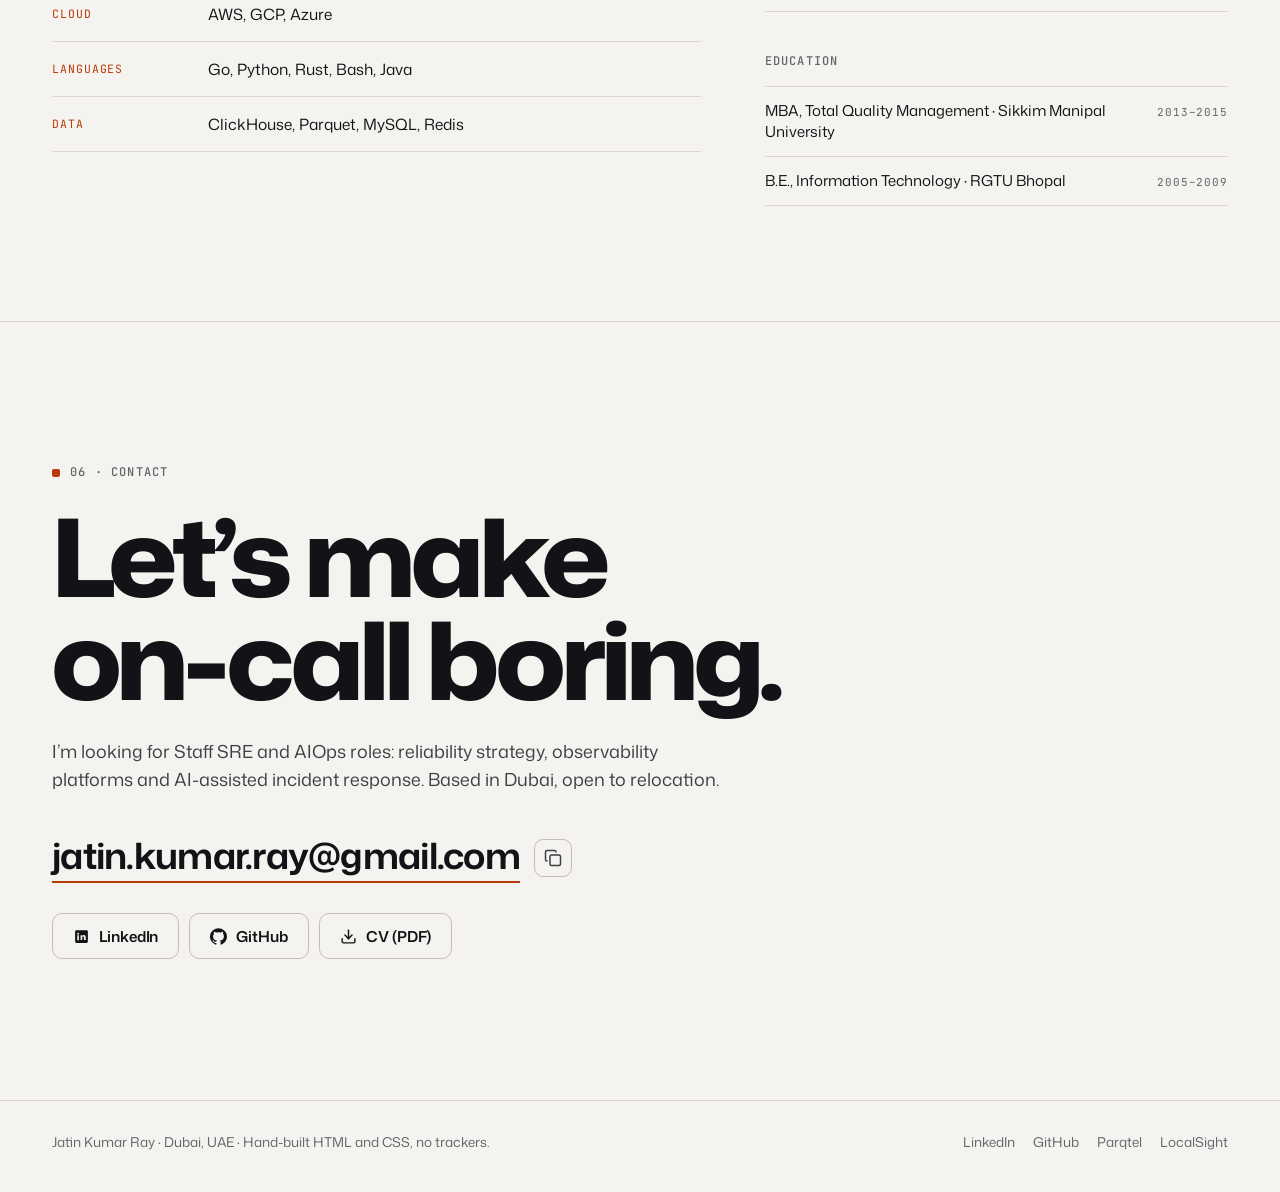
==== commit 64b9da53: "Portfolio: redesign for Staff SRE / AIOps The hero leads with a simulated incident replay: an alert " ====
--- a/index.html
+++ b/index.html
@@ -3,64 +3,46 @@
   <head>
     <meta charset="utf-8" />
     <meta name="viewport" content="width=device-width, initial-scale=1" />
-    <title>Jatin Kumar Ray · Staff SRE / Engineer</title>
+    <title>Jatin Kumar Ray · Staff SRE &amp; AIOps</title>
     <meta
       name="description"
-      content="Staff-level SRE and platform leader with 14+ years building resilient, highly scalable, multi-regional systems with full observability across multi-cloud platforms. 1B+ API calls/day reliability, $2M/year cloud savings. Now pioneering AI-native operations with MCP and multi-agent orchestration."
+      content="Staff SRE and platform leader with 14+ years. Led SRE and observability for 1B+ API calls a day at Careem, cut $2M/yr in cloud cost, and builds AI-native operations with MCP."
     />
     <meta name="author" content="Jatin Kumar Ray" />
     <link rel="canonical" href="https://jatinkray.github.io/" />
     <link rel="icon" type="image/svg+xml" href="assets/img/favicon.svg" />
-    <link
-      rel="preload"
-      href="assets/fonts/SpaceGrotesk.woff2"
-      as="font"
-      type="font/woff2"
-      crossorigin
-    />
-    <link
-      rel="preload"
-      href="assets/fonts/JetBrainsMono.woff2"
-      as="font"
-      type="font/woff2"
-      crossorigin
-    />
-    <link
-      rel="preload"
-      href="assets/fonts/InterVariable.woff2"
-      as="font"
-      type="font/woff2"
-      crossorigin
-    />
+    <link rel="preload" href="assets/fonts/MonaSans.woff2" as="font" type="font/woff2" crossorigin />
+    <link rel="preload" href="assets/fonts/JetBrainsMono.woff2" as="font" type="font/woff2" crossorigin />
 
     <meta property="og:type" content="website" />
-    <meta property="og:title" content="Jatin Kumar Ray · Staff SRE / Engineer" />
+    <meta property="og:title" content="Jatin Kumar Ray · Staff SRE &amp; AIOps" />
     <meta
       property="og:description"
-      content="Staff-level SRE and platform leader — 14+ years building resilient, highly scalable, multi-regional systems across multi-cloud. 1B+ API calls/day reliability, $2M/year cloud savings, AI-native operations with MCP and multi-agent orchestration."
+      content="14+ years in SRE and platform engineering. Reliability for 1B+ API calls a day, $2M/yr in cloud savings, and AI-native operations with MCP agents and human approvals."
     />
     <meta property="og:url" content="https://jatinkray.github.io/" />
     <meta property="og:site_name" content="Jatin Kumar Ray" />
     <meta property="og:image" content="https://jatinkray.github.io/assets/img/og-image.png" />
+    <meta property="og:image:width" content="1200" />
+    <meta property="og:image:height" content="630" />
+    <meta property="og:image:alt" content="Jatin Kumar Ray, Staff SRE and AIOps. 1B+ API calls a day, $2M a year saved, 70% faster recovery." />
     <meta name="twitter:card" content="summary_large_image" />
-    <meta name="twitter:title" content="Jatin Kumar Ray · Staff SRE / Engineer" />
+    <meta name="twitter:title" content="Jatin Kumar Ray · Staff SRE &amp; AIOps" />
     <meta
       name="twitter:description"
-      content="Staff-level SRE and platform leader — 14+ years building resilient, multi-regional systems across multi-cloud. 1B+ API calls/day, $2M/year cloud savings, AI-native operations with MCP."
+      content="Reliability for 1B+ API calls a day, $2M/yr in cloud savings, and AI-native operations with MCP agents and human approvals."
     />
     <meta name="twitter:image" content="https://jatinkray.github.io/assets/img/og-image.png" />
-
-    <meta name="theme-color" content="#0b0d0e" media="(prefers-color-scheme: dark)" />
-    <meta name="theme-color" content="#f7f8f8" media="(prefers-color-scheme: light)" />
+    <meta name="theme-color" content="#0b0c0e" />
 
     <script>
       (function () {
+        var d = document.documentElement;
+        d.classList.add("js");
         try {
-          var saved = localStorage.getItem("theme");
-          var theme =
-            saved ||
-            (window.matchMedia("(prefers-color-scheme: light)").matches ? "light" : "dark");
-          if (theme === "light") document.documentElement.setAttribute("data-theme", "light");
+          var t = localStorage.getItem("theme") ||
+            (matchMedia("(prefers-color-scheme: light)").matches ? "light" : "dark");
+          if (t === "light") d.setAttribute("data-theme", "light");
         } catch (e) {}
       })();
     </script>
@@ -72,10 +54,11 @@
         "name": "Jatin Kumar Ray",
         "givenName": "Jatin",
         "familyName": "Ray",
-        "jobTitle": "Staff SRE / Engineer",
+        "jobTitle": "Staff SRE & AIOps Engineer",
+        "description": "Staff-level SRE and platform leader with 14+ years in cloud, Kubernetes and observability, building AI-native operations with MCP.",
+        "url": "https://jatinkray.github.io/",
         "email": "mailto:jatin.kumar.ray@gmail.com",
         "image": "https://jatinkray.github.io/assets/img/og-image.png",
-        "worksFor": { "@type": "Organization", "name": "Careem (Uber subsidiary)", "url": "https://careem.com" },
         "address": { "@type": "PostalAddress", "addressLocality": "Dubai", "addressCountry": "AE" },
         "alumniOf": [
           { "@type": "CollegeOrUniversity", "name": "Sikkim Manipal University" },
@@ -83,24 +66,25 @@
         ],
         "knowsAbout": [
           "Site Reliability Engineering",
-          "Kubernetes",
+          "AIOps",
           "Observability",
           "OpenTelemetry",
+          "Model Context Protocol",
+          "LLM agents",
+          "SLOs and error budgets",
+          "Incident management",
+          "Kubernetes",
           "Prometheus",
-          "Thanos",
-          "Grafana",
           "ClickHouse",
           "Terraform",
-          "ArgoCD",
-          "GitOps",
-          "SLO Governance",
-          "Cloud Cost Optimisation",
+          "Argo CD",
+          "Cloud cost optimisation",
           "AWS",
           "GCP",
           "Azure",
-          "Model Context Protocol",
+          "Go",
           "Rust",
-          "Golang"
+          "Python"
         ],
         "sameAs": [
           "https://linkedin.com/in/jatinkray",
@@ -114,975 +98,580 @@
     <link rel="stylesheet" href="assets/css/style.css" />
   </head>
   <body>
-    <!-- dynamic background: telemetry mesh (canvas) + blueprint grid -->
-    <canvas id="bgMesh" aria-hidden="true"></canvas>
-    <div class="bg-grid" aria-hidden="true"></div>
-    <div class="ambient" aria-hidden="true"></div>
-
-    <!-- ============ SIDE NAV (report TOC) ============ -->
-    <nav class="side-nav" aria-label="Section index">
-      <a href="#report" data-sec="report"><span class="tick"></span>00 · REPORT</a>
-      <a href="#signals" data-sec="signals"><span class="tick"></span>01 · SIGNALS</a>
-      <a href="#capabilities" data-sec="capabilities"><span class="tick"></span>02 · CAPABILITIES</a>
-      <a href="#products" data-sec="products"><span class="tick"></span>03 · BUILDS</a>
-      <a href="#mission" data-sec="mission"><span class="tick"></span>04 · MISSION LOG</a>
-      <a href="#stack" data-sec="stack"><span class="tick"></span>05 · STACK</a>
-      <a href="#contact" data-sec="contact"><span class="tick"></span>06 · CONTACT</a>
-    </nav>
+    <a class="skip" href="#main">Skip to content</a>
+
+    <!-- icon sprite (Lucide paths, ISC; brand marks from Simple Icons, CC0) -->
+    <svg class="sprite" aria-hidden="true" focusable="false">
+      <symbol id="i-arrow" viewBox="0 0 24 24"><path d="M5 12h14" /><path d="m12 5 7 7-7 7" /></symbol>
+      <symbol id="i-ext" viewBox="0 0 24 24"><path d="M7 7h10v10" /><path d="M7 17 17 7" /></symbol>
+      <symbol id="i-down" viewBox="0 0 24 24"><path d="M21 15v4a2 2 0 0 1-2 2H5a2 2 0 0 1-2-2v-4" /><path d="m7 10 5 5 5-5" /><path d="M12 15V3" /></symbol>
+      <symbol id="i-copy" viewBox="0 0 24 24"><rect width="14" height="14" x="8" y="8" rx="2" /><path d="M4 16c-1.1 0-2-.9-2-2V4c0-1.1.9-2 2-2h10c1.1 0 2 .9 2 2" /></symbol>
+      <symbol id="i-check" viewBox="0 0 24 24"><path d="M20 6 9 17l-5-5" /></symbol>
+      <symbol id="i-sun" viewBox="0 0 24 24"><circle cx="12" cy="12" r="4" /><path d="M12 2v2M12 20v2M4.93 4.93l1.41 1.41M17.66 17.66l1.41 1.41M2 12h2M20 12h2M6.34 17.66l-1.41 1.41M19.07 4.93l-1.41 1.41" /></symbol>
+      <symbol id="i-moon" viewBox="0 0 24 24"><path d="M12 3a6 6 0 0 0 9 9 9 9 0 1 1-9-9Z" /></symbol>
+      <symbol id="i-play" viewBox="0 0 24 24"><path d="M7 4.5v15l12-7.5z" fill="currentColor" stroke="none" /></symbol>
+      <symbol id="i-pause" viewBox="0 0 24 24"><rect x="6" y="5" width="4" height="14" rx="1" fill="currentColor" stroke="none" /><rect x="14" y="5" width="4" height="14" rx="1" fill="currentColor" stroke="none" /></symbol>
+      <symbol id="i-replay" viewBox="0 0 24 24"><path d="M3 12a9 9 0 1 0 9-9 9.75 9.75 0 0 0-6.74 2.74L3 8" /><path d="M3 3v5h5" /></symbol>
+      <symbol id="i-x" viewBox="0 0 24 24"><path d="M18 6 6 18" /><path d="m6 6 12 12" /></symbol>
+      <symbol id="i-expand" viewBox="0 0 24 24"><path d="M15 3h6v6" /><path d="M9 21H3v-6" /><path d="M21 3l-7 7" /><path d="M3 21l7-7" /></symbol>
+      <symbol id="i-in" viewBox="0 0 24 24"><path fill="currentColor" stroke="none" d="M19 3a2 2 0 0 1 2 2v14a2 2 0 0 1-2 2H5a2 2 0 0 1-2-2V5a2 2 0 0 1 2-2h14zM8.34 17.34V10.4H6.04v6.94h2.3zM7.19 9.4a1.34 1.34 0 1 0 0-2.68 1.34 1.34 0 0 0 0 2.68zM18 17.34v-3.8c0-2.04-.44-3.6-2.82-3.6-1.14 0-1.91.62-2.23 1.22h-.03v-1.03H10.7v6.94h2.3v-3.43c0-.9.17-1.78 1.29-1.78 1.1 0 1.12 1.03 1.12 1.84v3.37H18z" /></symbol>
+      <symbol id="i-gh" viewBox="0 0 24 24"><path fill="currentColor" stroke="none" d="M12 .3a12 12 0 0 0-3.8 23.38c.6.12.83-.26.83-.57L9 21.07c-3.34.72-4.04-1.61-4.04-1.61-.55-1.39-1.34-1.76-1.34-1.76-1.08-.74.09-.73.09-.73 1.2.09 1.83 1.24 1.83 1.24 1.07 1.83 2.81 1.3 3.5 1 .1-.78.42-1.31.76-1.61-2.67-.3-5.47-1.33-5.47-5.93 0-1.31.47-2.38 1.24-3.22-.14-.3-.54-1.52.1-3.18 0 0 1-.32 3.3 1.23a11.5 11.5 0 0 1 6 0c2.28-1.55 3.29-1.23 3.29-1.23.64 1.66.24 2.88.12 3.18a4.65 4.65 0 0 1 1.23 3.22c0 4.61-2.8 5.63-5.48 5.92.42.36.81 1.1.81 2.22l-.01 3.29c0 .31.2.69.82.57A12 12 0 0 0 12 .3" /></symbol>
+    </svg>
 
     <!-- ============ TOP BAR ============ -->
     <header class="topbar">
-      <div class="topbar-inner">
-        <a href="#report" class="brand">
-          <span class="brand-mark">
-            <svg viewBox="0 0 24 24" fill="none" stroke="currentColor" stroke-width="2.4" stroke-linecap="round" stroke-linejoin="round" aria-hidden="true"><path d="M22 12h-4l-3 9L9 3l-3 9H2"/></svg>
-          </span>
-          <span>jatin<span style="color: var(--ops)">·kumar·</span>ray</span>
-          <span class="role-tag">STAFF SRE / ENGINEER</span>
+      <div class="wrap topbar-in">
+        <a class="brand" href="#top">
+          <svg class="brand-mark" viewBox="0 0 32 32" aria-hidden="true"><rect width="32" height="32" rx="8" /><path d="M6 17h5l2.5-7 4.5 14 2.5-7H26" /></svg>
+          <span class="brand-name">Jatin Kumar Ray</span>
+          <span class="brand-role">Staff SRE · AIOps</span>
         </a>
+        <nav class="nav" aria-label="Sections">
+          <a href="#scope">Scope</a>
+          <a href="#aiops">AIOps</a>
+          <a href="#builds">Builds</a>
+          <a href="#experience">Experience</a>
+        </nav>
         <div class="top-actions">
-          <a href="public/Jatin_Kumar_Ray_CV.pdf" target="_blank" rel="noopener" class="btn btn-line topbar-cv" style="font-size: 12.5px; padding: 9px 16px; font-weight: 600;">
-            <svg width="13" height="13" viewBox="0 0 24 24" fill="none" stroke="currentColor" stroke-width="2.2" stroke-linecap="round" stroke-linejoin="round" aria-hidden="true"><path d="M21 15v4a2 2 0 0 1-2 2H5a2 2 0 0 1-2-2v-4"/><polyline points="7 10 12 15 17 10"/><line x1="12" y1="15" x2="12" y2="3"/></svg>
-            CV.PDF
-          </a>
-          <a href="#contact" class="btn btn-solid topbar-cta" style="font-size: 12.5px; padding: 9px 16px;">Connect&nbsp;→</a>
-          <button id="theme-toggle" type="button" class="icon-btn" aria-label="Toggle color theme" title="Toggle color theme">
-            <span class="sun-i"><svg viewBox="0 0 24 24" fill="none" stroke="currentColor" stroke-width="2" stroke-linecap="round" stroke-linejoin="round" aria-hidden="true"><circle cx="12" cy="12" r="4"/><path d="M12 2v2M12 20v2M4.93 4.93l1.41 1.41M17.66 17.66l1.41 1.41M2 12h2M20 12h2M4.93 19.07l1.41-1.41M17.66 6.34l1.41-1.41"/></svg></span>
-            <span class="moon-i"><svg viewBox="0 0 24 24" fill="none" stroke="currentColor" stroke-width="2" stroke-linecap="round" stroke-linejoin="round" aria-hidden="true"><path d="M21 12.79A9 9 0 1 1 11.21 3 7 7 0 0 0 21 12.79z"/></svg></span>
+          <button class="icon-btn" id="theme" type="button" aria-label="Switch to light theme">
+            <svg class="ic ic-sun" aria-hidden="true"><use href="#i-sun" /></svg>
+            <svg class="ic ic-moon" aria-hidden="true"><use href="#i-moon" /></svg>
           </button>
+          <a class="btn btn-primary btn-sm" href="#contact">Contact</a>
         </div>
       </div>
     </header>
 
-    <main>
-      <!-- ================================================================
-           HERO — the console
-      ================================================================= -->
-      <section id="report" class="wrap" style="padding-top: 56px; scroll-margin-top: 80px;">
-        <div class="hero-grid">
-          <!-- console card -->
-          <div class="console" data-rv>
-            <div class="console-bar">
-              <div class="console-dots" aria-hidden="true"><span></span><span></span><span></span></div>
-              <span class="console-title">whoami — reliability profile</span>
-            </div>
-            <div class="console-body">
-              <div class="type-line" aria-hidden="true">
-                <span class="prompt">~$</span>
-                <span id="typed"></span><span class="cursor"></span>
-              </div>
-              <h1>Jatin Kumar Ray</h1>
-              <p class="console-summary">
-                Staff-level SRE and platform leader with <b>14+ years</b> building
-                <b>resilient, highly scalable, multi-regional systems</b> with full
-                observability across multi-cloud platforms. I've run
-                <b>reliability for systems handling 1B+ API calls a day</b>, built
-                the platforms behind that scale, and cut
-                <span class="hl">$2M/year in cloud spend</span> along the way. Now
-                pioneering <b>AI-native operations</b> with MCP, multi-agent
-                orchestration, and human-in-the-loop approvals.
-              </p>
-              <div class="console-ctas">
-                <a href="#contact" class="btn btn-solid">Get in touch <span>→</span></a>
-                <a href="public/Jatin_Kumar_Ray_CV.pdf" target="_blank" rel="noopener" class="btn btn-line">
-                  <svg width="15" height="15" viewBox="0 0 24 24" fill="none" stroke="currentColor" stroke-width="2" stroke-linecap="round" stroke-linejoin="round" aria-hidden="true"><path d="M21 15v4a2 2 0 0 1-2 2H5a2 2 0 0 1-2-2v-4"/><polyline points="7 10 12 15 17 10"/><line x1="12" y1="15" x2="12" y2="3"/></svg>
-                  Download CV
-                </a>
-                <a href="https://linkedin.com/in/jatinkray" target="_blank" rel="noopener" class="btn btn-line">LinkedIn</a>
-              </div>
-              <div class="console-meta">
-                <span>BASE <b>Dubai, UAE</b></span>
-                <span>ROLE <b>Technical Lead SRE</b></span>
-                <span>CERTS <b>CKA · CKAD</b></span>
-                <span>STATUS <b style="color: var(--ops)">● open to opportunities</b></span>
-              </div>
-            </div>
+    <main id="main" tabindex="-1">
+      <!-- ============ HERO ============ -->
+      <section class="hero" id="top" aria-labelledby="hero-name">
+        <div class="wrap hero-grid">
+          <div class="hero-copy">
+            <p class="avail"><span class="dot" aria-hidden="true"></span>Open to new roles · Dubai, GMT+4</p>
+            <h1 id="hero-name">Jatin Kumar Ray</h1>
+            <p class="hero-role">Staff SRE · Observability · AIOps</p>
+            <p class="lead">
+              Staff-level SRE and platform leader with <strong>14+ years</strong> building
+              resilient, multi-region systems across AWS, GCP and Azure. I’ve run reliability
+              for platforms handling <strong>1B+ API calls a day</strong> and cut
+              <strong>$2M a year</strong> in cloud spend along the way. Now I’m building
+              <strong>AI-native operations</strong>: MCP-connected agents, multi-agent
+              orchestration and human-in-the-loop approvals.
+            </p>
+            <div class="cta-row">
+              <a class="btn btn-primary" href="mailto:jatin.kumar.ray@gmail.com?subject=Staff%20SRE%20%2F%20AIOps%20role">
+                Email me <svg class="ic" aria-hidden="true"><use href="#i-arrow" /></svg>
+              </a>
+              <a class="btn btn-ghost" href="public/Jatin_Kumar_Ray_CV.pdf" target="_blank" rel="noopener">
+                <svg class="ic" aria-hidden="true"><use href="#i-down" /></svg> Download CV
+              </a>
+              <a class="icon-btn icon-btn-lg" href="https://linkedin.com/in/jatinkray" target="_blank" rel="noopener" aria-label="LinkedIn profile">
+                <svg class="ic" aria-hidden="true"><use href="#i-in" /></svg>
+              </a>
+              <a class="icon-btn icon-btn-lg" href="https://github.com/jatinkray" target="_blank" rel="noopener" aria-label="GitHub profile">
+                <svg class="ic" aria-hidden="true"><use href="#i-gh" /></svg>
+              </a>
+            </div>
+            <ul class="proof" aria-label="Headline results">
+              <li><span class="n">1B+</span><span class="l">API calls a day on the SRE platform I led</span><span class="src">Careem</span></li>
+              <li><span class="n">$2M/yr</span><span class="l">cloud cost cut through telemetry tiering and retention</span><span class="src">Careem</span></li>
+              <li><span class="n">&minus;70%</span><span class="l">mean time to recovery after an observability rebuild</span><span class="src">HungerStation</span></li>
+              <li><span class="n">200–500</span><span class="l">node Kubernetes clusters run in production</span><span class="src">HungerStation</span></li>
+            </ul>
           </div>
 
-          <!-- status stack -->
-          <div class="status-stack">
-            <!-- uptime card -->
-            <div class="status-card" data-rv>
-              <div class="sc-head">
-                <span class="sc-title">Live Systems</span>
-                <span class="pill pill-live"><span class="pulse-dot"></span>OPERATIONAL</span>
-              </div>
-              <div class="uptime-row">
-                <span class="ur-name">
-                  <svg viewBox="0 0 24 24" fill="none" stroke="currentColor" stroke-width="2" stroke-linecap="round" stroke-linejoin="round" aria-hidden="true"><path d="M22 12h-4l-3 9L9 3l-3 9H2"/></svg>
-                  Customer-facing APIs
-                </span>
-                <span class="ur-val">99.5%</span>
-              </div>
-              <div class="uptime-row">
-                <span class="ur-name">
-                  <svg viewBox="0 0 24 24" fill="none" stroke="currentColor" stroke-width="2" stroke-linecap="round" stroke-linejoin="round" aria-hidden="true"><rect x="2" y="2" width="20" height="8" rx="2"/><rect x="2" y="14" width="20" height="8" rx="2"/><line x1="6" y1="6" x2="6.01" y2="6"/><line x1="6" y1="18" x2="6.01" y2="18"/></svg>
-                  Hungerstation APIs (prior)
-                </span>
-                <span class="ur-val">99.9%</span>
-              </div>
-              <div class="uptime-row">
-                <span class="ur-name">
-                  <svg viewBox="0 0 24 24" fill="none" stroke="currentColor" stroke-width="2" stroke-linecap="round" stroke-linejoin="round" aria-hidden="true"><path d="M13 2L3 14h9l-1 8 10-12h-9l1-8z"/></svg>
-                  MTTR improvement
-                </span>
-                <span class="ur-val gold">−70%</span>
-              </div>
-            </div>
-
-            <!-- sparkline -->
-            <div class="status-card spark-card" data-rv>
-              <div class="sc-head">
-                <span class="sc-title">Scale — API calls / day</span>
-                <span class="pill pill-sky"><span class="pulse-dot"></span>1B+</span>
-              </div>
-              <div class="sc-body">
-                <div class="spark-nums">
-                  <span class="big count" data-to="1" data-suffix="B+" data-decimals="0">1B+</span>
-                  <span class="unit">calls/day under my reliability mandate</span>
-                </div>
-                <svg class="spark-svg" viewBox="0 0 300 64" preserveAspectRatio="none" aria-hidden="true">
+          <!-- incident replay: works as a static, fully readable log without JS -->
+          <figure class="replay" id="replay" data-state="resolved" aria-labelledby="rp-title">
+            <div class="rp-head">
+              <div class="rp-tags">
+                <span class="rp-tag">Incident replay</span>
+                <span class="rp-sim">Simulated</span>
+              </div>
+              <div class="rp-ctrl">
+                <span class="rp-status" aria-hidden="true"><span class="dot"></span><span class="rp-status-t">Resolved</span></span>
+                <button class="icon-btn rp-btn" type="button" aria-label="Replay the incident" hidden>
+                  <svg class="ic" aria-hidden="true"><use href="#i-replay" /></svg>
+                </button>
+              </div>
+            </div>
+            <div class="rp-body">
+              <p class="rp-title" id="rp-title">checkout-api · p99 latency over SLO</p>
+              <p class="rp-meta">INC-2417 · eu-west-1 · SLO p99 &lt; 400 ms</p>
+              <div class="rp-chart" aria-hidden="true">
+                <svg viewBox="0 0 600 120" preserveAspectRatio="none">
                   <defs>
-                    <linearGradient id="sparkgrad" x1="0" y1="0" x2="0" y2="1">
-                      <stop offset="0" style="stop-color:var(--ops); stop-opacity:0.35"></stop>
-                      <stop offset="1" style="stop-color:var(--ops); stop-opacity:0"></stop>
+                    <linearGradient id="rpStroke" gradientUnits="userSpaceOnUse" x1="0" y1="0" x2="600" y2="0">
+                      <stop offset="0" class="s-norm" /><stop offset=".28" class="s-norm" />
+                      <stop offset=".28" class="s-crit" /><stop offset=".72" class="s-crit" />
+                      <stop offset=".72" class="s-ok" /><stop offset="1" class="s-ok" />
+                    </linearGradient>
+                    <linearGradient id="rpFill" gradientUnits="userSpaceOnUse" x1="0" y1="0" x2="600" y2="0">
+                      <stop offset="0" class="f-norm" /><stop offset=".28" class="f-norm" />
+                      <stop offset=".28" class="f-crit" /><stop offset=".72" class="f-crit" />
+                      <stop offset=".72" class="f-ok" /><stop offset="1" class="f-ok" />
                     </linearGradient>
                   </defs>
-                  <polygon class="area" points="0,58 18,54 36,55 54,48 72,50 90,42 108,44 126,36 144,38 162,30 180,32 198,24 216,26 234,18 252,20 270,12 288,10 300,6 300,64 0,64"></polygon>
-                  <polyline points="0,58 18,54 36,55 54,48 72,50 90,42 108,44 126,36 144,38 162,30 180,32 198,24 216,26 234,18 252,20 270,12 288,10 300,6"></polyline>
+                  <path class="rp-area" d="M0 92 L18 90 L36 93 L54 91 L72 92 L90 90 L108 93 L126 91 L144 92 L156 91 L168 89 L180 86 L192 80 L204 70 L216 58 L228 47 L240 39 L252 33 L264 29 L276 27 L288 25 L300 24 L312 26 L324 22 L336 25 L348 21 L360 24 L372 22 L384 25 L396 23 L408 24 L420 27 L432 36 L444 50 L456 66 L468 80 L480 88 L492 91 L504 90 L516 92 L528 91 L540 93 L552 90 L564 92 L576 91 L588 92 L600 91 L600 120 L0 120 Z" />
+                  <path class="rp-line" d="M0 92 L18 90 L36 93 L54 91 L72 92 L90 90 L108 93 L126 91 L144 92 L156 91 L168 89 L180 86 L192 80 L204 70 L216 58 L228 47 L240 39 L252 33 L264 29 L276 27 L288 25 L300 24 L312 26 L324 22 L336 25 L348 21 L360 24 L372 22 L384 25 L396 23 L408 24 L420 27 L432 36 L444 50 L456 66 L468 80 L480 88 L492 91 L504 90 L516 92 L528 91 L540 93 L552 90 L564 92 L576 91 L588 92 L600 91" />
                 </svg>
-                <div class="spark-cap">
-                  <span>2011 — first on-call</span>
-                  <span>TODAY — 1B+ calls/day</span>
+                <span class="rp-mark" style="left: 25%"><span>v2.41</span></span>
+                <span class="rp-mark" style="left: 50.5%"><span>alert</span></span>
+                <span class="rp-mark" style="left: 67.5%"><span>rollback</span></span>
+                <span class="rp-curtain"></span>
+                <span class="rp-now"></span>
+                <span class="rp-slo"><span>SLO 400 ms</span></span>
+              </div>
+              <ol class="rp-log">
+                <li data-t="0" data-p="0.505" data-state="firing">
+                  <time>14:02:07</time><span class="who who-alert">Alert</span>
+                  <span class="what">p99 1.9 s on <code>POST /pay</code>. SLO 400 ms, burn rate 14×.</span>
+                </li>
+                <li data-t="2.2" data-p="0.515" data-state="investigating">
+                  <time>14:02:21</time><span class="who who-agent">Agent</span>
+                  <span class="what"><code>metrics.query</code> Spike is only on /pay in eu-west-1.</span>
+                </li>
+                <li data-t="4.2" data-p="0.527" data-state="investigating">
+                  <time>14:02:39</time><span class="who who-agent">Agent</span>
+                  <span class="what"><code>logs.search</code> 3,140 timeouts from payments-gw.</span>
+                </li>
+                <li data-t="6.2" data-p="0.54" data-state="investigating">
+                  <time>14:02:58</time><span class="who who-agent">Agent</span>
+                  <span class="what"><code>traces.slowest</code> 2.4 s waiting on the DB pool.</span>
+                </li>
+                <li data-t="8.2" data-p="0.553" data-state="investigating">
+                  <time>14:03:16</time><span class="who who-agent">Agent</span>
+                  <span class="what"><code>deploys.recent</code> v2.41 at 13:56 cut the pool to 20.</span>
+                </li>
+                <li data-t="10.6" data-p="0.569" data-state="approval">
+                  <time>14:03:40</time><span class="who who-agent">Agent</span>
+                  <span class="what">Likely cause: v2.41 pool change (confidence 0.86).
+                    <span class="rp-action">
+                      <span>Roll back payments-gw to v2.40</span>
+                      <span class="rp-gate"><span class="g-wait">Needs approval</span><span class="g-ok"><svg class="ic" aria-hidden="true"><use href="#i-check" /></svg>Approved</span></span>
+                    </span>
+                  </span>
+                </li>
+                <li data-t="14.2" data-p="0.675" data-state="mitigating">
+                  <time>14:06:12</time><span class="who who-human">Human</span>
+                  <span class="what">On-call approved. Argo CD is syncing v2.40.</span>
+                </li>
+                <li data-t="17.6" data-p="0.8125" data-state="resolved">
+                  <time>14:09:30</time><span class="who who-check">Check</span>
+                  <span class="what">p99 back to 210 ms. Resolved in 7 minutes.</span>
+                </li>
+                <li data-t="20.2" data-p="0.837" data-state="resolved">
+                  <time>14:10:05</time><span class="who who-agent">Agent</span>
+                  <span class="what"><code>slack.post</code> <code>jira.create</code> Postmortem draft opened.</span>
+                </li>
+              </ol>
+            </div>
+            <figcaption class="rp-foot">
+              A simulated incident that shows the workflow I build: agents investigate through
+              MCP tools, and nothing changes in production until a human approves it.
+            </figcaption>
+          </figure>
+        </div>
+      </section>
+
+      <!-- ============ COMPANIES ============ -->
+      <section class="orgs" aria-label="Companies">
+        <div class="wrap orgs-in">
+          <p class="kicker">Previously at</p>
+          <ul>
+            <li>Careem <span>Uber</span></li>
+            <li>HungerStation <span>Delivery Hero</span></li>
+            <li>Carrefour <span>Majid Al Futtaim</span></li>
+            <li>McKinsey &amp; Company</li>
+            <li>G4S</li>
+            <li>Aon</li>
+          </ul>
+        </div>
+      </section>
+
+      <!-- ============ 01 · SCOPE ============ -->
+      <section class="section" id="scope" aria-labelledby="scope-h">
+        <div class="wrap">
+          <header class="sec-head" data-reveal>
+            <p class="kicker">01 · Scope</p>
+            <h2 id="scope-h">What I’ve owned at staff level</h2>
+            <p>
+              Staff work means the system gets better, not only that the incident gets closed.
+              These are the areas I’ve owned end to end, with where each one happened.
+            </p>
+          </header>
+          <div class="scope" data-reveal>
+            <article>
+              <p class="k">SLOs before heroics</p>
+              <h3>Reliability governance</h3>
+              <p>Defined SLOs, SLIs and error budgets for every customer-facing service at Careem, with strict availability targets. Error budgets decide what gets fixed first.</p>
+              <p class="where">Careem · 1B+ calls a day</p>
+            </article>
+            <article>
+              <p class="k">Toil is a bug</p>
+              <h3>Platform as a product</h3>
+              <p>Built a self-serve onboarding portal, auto-instrumentation for new microservices and anomaly-detection presets, so teams get observability without filing a ticket.</p>
+              <p class="where">Careem</p>
+            </article>
+            <article>
+              <p class="k">Cost is an SLO</p>
+              <h3>Telemetry economics</h3>
+              <p>Saved $2M a year through telemetry classification, tiering and retention policies on OpenTelemetry, Vector and ClickHouse. Cut cloud spend 50% at HungerStation.</p>
+              <p class="where">Careem · HungerStation</p>
+            </article>
+            <article>
+              <p class="k">Make the next incident shorter</p>
+              <h3>Incident response</h3>
+              <p>Cut MTTR by 70% by rolling out OpenTelemetry, Jaeger, New Relic, Datadog and PagerDuty, against a 99.9% availability target for customer-facing APIs.</p>
+              <p class="where">HungerStation · Delivery Hero</p>
+            </article>
+            <article>
+              <p class="k">Deploys are non-events</p>
+              <h3>Kubernetes at scale</h3>
+              <p>Ran 200–500 node production clusters, then GitOps delivery with Argo CD, Terraform and Helm across AWS and GCP. CKA and CKAD certified.</p>
+              <p class="where">HungerStation · Careem</p>
+            </article>
+            <article>
+              <p class="k">Leave teams stronger</p>
+              <h3>Engineering leadership</h3>
+              <p>Directed and developed the observability platform team: delivery ownership, mentoring and performance leadership. Earlier, led OKR-based reliability roadmaps and set CI/CD standards.</p>
+              <p class="where">Careem · McKinsey · G4S</p>
+            </article>
+          </div>
+        </div>
+      </section>
+
+      <!-- ============ 02 · AIOPS ============ -->
+      <section class="section section-alt" id="aiops" aria-labelledby="aiops-h">
+        <div class="wrap">
+          <header class="sec-head" data-reveal>
+            <p class="kicker">02 · AIOps</p>
+            <h2 id="aiops-h">AI agents in the incident loop. Humans in charge.</h2>
+            <p>
+              An agent helps on-call only if it sees the same evidence engineers do and can’t make
+              an outage worse. I build every layer of that stack, from the telemetry pipeline up
+              to the approval step.
+            </p>
+          </header>
+          <div class="aiops-grid">
+            <ol class="stack" data-reveal aria-label="The AIOps stack, from action down to data">
+              <li class="layer">
+                <div><span class="layer-n">Layer 05</span><h3>Act</h3></div>
+                <div>
+                  <p>Agents propose remediation and a human approves it. Multi-agent orchestration with human-in-the-loop sign-off before anything touches production.</p>
+                  <p class="chips"><span class="chip">Now</span></p>
                 </div>
-              </div>
-            </div>
-
-            <!-- dial -->
-            <div class="status-card dial-card" data-rv>
-              <svg class="dial-svg" width="120" height="120" viewBox="0 0 120 120" role="img" aria-label="99.5 percent availability dial">
-                <circle class="dial-track" cx="60" cy="60" r="48" fill="none" stroke-width="9"></circle>
-                <circle id="dial" class="dial-arc" cx="60" cy="60" r="48" fill="none" stroke-width="9" stroke-linecap="round" transform="rotate(-90 60 60)" stroke-dasharray="301.6" stroke-dashoffset="301.6"></circle>
-                <text x="60" y="57" text-anchor="middle" fill="var(--ink)" font-size="21" font-weight="700" font-family="Space Grotesk" class="dial-val count" data-to="99.5" data-suffix="%" data-decimals="1">99.5%</text>
-                <text x="60" y="74" text-anchor="middle" fill="var(--ink-faint)" font-size="8.5" font-family="JetBrains Mono" letter-spacing="1">UPTIME</text>
-              </svg>
-              <div class="dial-info">
-                <div class="dv-big">SLO-grade discipline</div>
-                <div class="dv-cap">
-                  Availability targets held while cutting $2M/yr from spend — reliability
-                  <b style="color: var(--ink-soft)">and</b> economics, together.
+              </li>
+              <li class="layer">
+                <div><span class="layer-n">Layer 04</span><h3>Reason</h3></div>
+                <div>
+                  <p>Context-aware troubleshooting agents that turn an alert into a hypothesis backed by evidence, plus automated root-cause analysis.</p>
+                  <p class="chips"><span class="chip">Careem</span><span class="chip">Parqtel</span></p>
                 </div>
-              </div>
-            </div>
+              </li>
+              <li class="layer">
+                <div><span class="layer-n">Layer 03</span><h3>Context</h3></div>
+                <div>
+                  <p>Model Context Protocol connects LLMs to live infrastructure data. Seven MCP tool servers: Parqtel, Slack, PagerDuty, Jira, Notion, Discord and Google Docs.</p>
+                  <p class="chips"><span class="chip">Careem</span><span class="chip">Parqtel</span></p>
+                </div>
+              </li>
+              <li class="layer">
+                <div><span class="layer-n">Layer 02</span><h3>Signal</h3></div>
+                <div>
+                  <p>Anomaly-detection presets, an alert state machine with noise scoring, and RED metrics derived automatically from traces.</p>
+                  <p class="chips"><span class="chip">Careem</span><span class="chip">Parqtel</span></p>
+                </div>
+              </li>
+              <li class="layer">
+                <div><span class="layer-n">Layer 01</span><h3>Data</h3></div>
+                <div>
+                  <p>OpenTelemetry pipelines with classification, tiering and retention that saved $2M a year, and a Parquet + Zstd store behind a Prometheus-compatible API.</p>
+                  <p class="chips"><span class="chip">Careem</span><span class="chip">Parqtel</span></p>
+                </div>
+              </li>
+            </ol>
+            <aside class="rules" data-reveal aria-labelledby="rules-h">
+              <h3 id="rules-h">Rules I hold agents to</h3>
+              <ol>
+                <li><div><strong>Humans approve changes.</strong><span>Agents investigate on their own. Remediation waits for on-call sign-off.</span></div></li>
+                <li><div><strong>Access is governed.</strong><span>Agents reach telemetry only through governed MCP tools, never with raw credentials.</span></div></li>
+                <li><div><strong>Evidence comes first.</strong><span>Every hypothesis links to the metrics, logs and traces behind it.</span></div></li>
+                <li><div><strong>Telemetry stays affordable.</strong><span>Agents need history. Tiering and columnar storage keep it cheap enough to retain.</span></div></li>
+              </ol>
+            </aside>
           </div>
         </div>
       </section>
 
-      <!-- ================================================================
-           01 · SIGNALS — impact metrics bento
-      ================================================================= -->
-      <section id="signals" class="section wrap">
-        <div class="section-head" data-rv>
-          <span class="kicker">01 · Signals</span>
-          <h2>Impact, as measured</h2>
-          <p class="sub">
-            Numbers I'm accountable for — reliability at planetary scale, cost as an
-            engineering discipline, and teams that ship. Staff-level work means the
-            <b>system</b> gets better, not just the incidents get handled.
+      <!-- ============ 03 · BUILDS ============ -->
+      <section class="section" id="builds" aria-labelledby="builds-h">
+        <div class="wrap">
+          <header class="sec-head" data-reveal>
+            <p class="kicker">03 · Builds</p>
+            <h2 id="builds-h">Built and run end to end</h2>
+            <p>Two open-source products I designed, built and operate. Both are live.</p>
+          </header>
+
+          <article class="build" id="parqtel" data-reveal aria-labelledby="parqtel-h">
+            <div class="b-copy">
+              <p class="b-type">Build 01 · Observability engine · Rust · Apache-2.0</p>
+              <h3 id="parqtel-h">Parqtel</h3>
+              <p class="b-tagline">
+                A lightweight observability engine. OTLP metrics, logs and traces are stored as
+                compressed Parquet, queried through a Prometheus-compatible API, with built-in
+                alerting and seven MCP tool servers for AI-driven incident response.
+              </p>
+              <p class="chips">
+                <span class="chip">Rust · Axum</span><span class="chip">OTLP gRPC/HTTP</span><span class="chip">Parquet + Zstd</span><span class="chip">PromQL-compatible</span><span class="chip">Helm OCI</span><span class="chip">Cosign + SBOM</span>
+              </p>
+              <ul class="b-kpis">
+                <li><span class="v">10k/s</span><span class="d">sustained ingest on a 10M-sample benchmark, zero errors</span></li>
+                <li><span class="v">12.7 ms</span><span class="d">instant query p50; p99 range query 160 ms</span></li>
+                <li><span class="v">~15 MB</span><span class="d">single static binary in a distroless image</span></li>
+                <li><span class="v">10–20×</span><span class="d">compression with columnar Parquet + Zstd</span></li>
+              </ul>
+              <ul class="b-points">
+                <li><strong>Drop-in for Grafana.</strong> Instant and range PromQL queries, so existing dashboards work unmodified.</li>
+                <li><strong>Built for agents.</strong> MCP servers give LLM agents governed access to telemetry for automated root-cause analysis.</li>
+                <li><strong>Hardened supply chain.</strong> Cosign-signed releases, SBOM, Trivy, CodeQL, OpenSSF Scorecard and no unsafe Rust.</li>
+              </ul>
+              <div class="b-links">
+                <a class="btn btn-primary btn-sm" href="https://parqtel.com" target="_blank" rel="noopener">parqtel.com <svg class="ic" aria-hidden="true"><use href="#i-ext" /></svg></a>
+                <a class="btn btn-ghost btn-sm" href="https://github.com/parqtel/parqtel-oss" target="_blank" rel="noopener"><svg class="ic" aria-hidden="true"><use href="#i-gh" /></svg> Source</a>
+              </div>
+            </div>
+            <div class="gallery">
+              <div class="g-tabs" role="group" aria-label="Parqtel screenshots">
+                <button class="g-tab" type="button" aria-pressed="true" data-src="assets/img/shots/parqtel/overview.jpg" data-alt="Parqtel overview with per-signal stat cards, system health and quick navigation" data-cap="Overview: per-signal stat cards and system health.">Overview</button>
+                <button class="g-tab" type="button" aria-pressed="false" data-src="assets/img/shots/parqtel/metrics.jpg" data-alt="Parqtel metrics view with a guided PromQL builder" data-cap="Metrics: guided PromQL builder.">Metrics</button>
+                <button class="g-tab" type="button" aria-pressed="false" data-src="assets/img/shots/parqtel/logs.jpg" data-alt="Parqtel logs view with faceted search" data-cap="Logs: faceted search.">Logs</button>
+                <button class="g-tab" type="button" aria-pressed="false" data-src="assets/img/shots/parqtel/traces.jpg" data-alt="Parqtel traces view with grouped browsing and a span waterfall" data-cap="Traces: grouped browsing and span waterfall.">Traces</button>
+                <button class="g-tab" type="button" aria-pressed="false" data-src="assets/img/shots/parqtel/alerts.jpg" data-alt="Parqtel alert stream with evidence and correlated signals" data-cap="Alerts: evidence and correlated signals on every alert.">Alerts</button>
+                <button class="g-tab" type="button" aria-pressed="false" data-src="assets/img/shots/parqtel/alerts-rules.jpg" data-alt="Parqtel alert rule editor with a YAML escape hatch" data-cap="Rules: alert rule editor with a YAML escape hatch.">Rules</button>
+              </div>
+              <button class="g-frame" type="button" aria-label="Enlarge screenshot: Overview: per-signal stat cards and system health.">
+                <img src="assets/img/shots/parqtel/overview.jpg" alt="Parqtel overview with per-signal stat cards, system health and quick navigation" width="1440" height="900" loading="lazy" decoding="async" />
+                <span class="g-zoom" aria-hidden="true"><svg class="ic"><use href="#i-expand" /></svg></span>
+              </button>
+              <p class="g-cap">Overview: per-signal stat cards and system health.</p>
+            </div>
+          </article>
+
+          <article class="build" id="localsight" data-reveal aria-labelledby="localsight-h">
+            <div class="b-copy">
+              <p class="b-type">Build 02 · Video AI · Python · Local-first</p>
+              <h3 id="localsight-h">LocalSight</h3>
+              <p class="b-tagline">
+                Privacy-first video intelligence for NVR and IP-camera fleets: local ONNX
+                inference, behaviour analytics and encrypted ANPR, with no video leaving the site.
+              </p>
+              <p class="chips">
+                <span class="chip">Python · FastAPI</span><span class="chip">ONNX</span><span class="chip">SORT tracking</span><span class="chip">LL-HLS</span><span class="chip">ONVIF</span><span class="chip">Envelope encryption</span>
+              </p>
+              <ul class="b-kpis">
+                <li><span class="v">0 bytes</span><span class="d">of video leave the site; inference runs on-prem</span></li>
+                <li><span class="v">9 jobs</span><span class="d">in CI: tests, CodeQL, Semgrep, Trivy, dep-audit, SBOM</span></li>
+                <li><span class="v">74%</span><span class="d">test coverage across 74 automated tests</span></li>
+                <li><span class="v">10</span><span class="d">camera vendors supported via ONVIF and presets</span></li>
+              </ul>
+              <ul class="b-points">
+                <li><strong>Private by design.</strong> Embeddings, plates and identities are envelope-encrypted, recognition is opt-in, and the app won’t boot with default secrets.</li>
+                <li><strong>Full perception stack.</strong> Multi-class detection, SORT-style tracking, and line-cross, intrusion, loitering and crowd rules.</li>
+                <li><strong>Zero-trust defaults.</strong> Argon2id, TOTP MFA, RBAC, an immutable audit log and an SSRF egress guard.</li>
+              </ul>
+              <div class="b-links">
+                <a class="btn btn-primary btn-sm" href="https://localsightx.github.io" target="_blank" rel="noopener">Live site <svg class="ic" aria-hidden="true"><use href="#i-ext" /></svg></a>
+                <a class="btn btn-ghost btn-sm" href="https://github.com/localsightX/localsight" target="_blank" rel="noopener"><svg class="ic" aria-hidden="true"><use href="#i-gh" /></svg> Source</a>
+              </div>
+            </div>
+            <div class="gallery">
+              <div class="g-tabs" role="group" aria-label="LocalSight screenshots">
+                <button class="g-tab" type="button" aria-pressed="true" data-src="assets/img/shots/localsight/overview.jpg" data-alt="LocalSight overview screen with cameras, events, health and an alert feed" data-cap="Overview: the NOC screen.">Overview</button>
+                <button class="g-tab" type="button" aria-pressed="false" data-src="assets/img/shots/localsight/events.jpg" data-alt="LocalSight events list with bulk selection and audited CSV export" data-cap="Events: bulk select and audited CSV export.">Events</button>
+                <button class="g-tab" type="button" aria-pressed="false" data-src="assets/img/shots/localsight/drawer.jpg" data-alt="LocalSight evidence drawer with playback and signed clip export" data-cap="Evidence: playback and signed clip export.">Evidence</button>
+                <button class="g-tab" type="button" aria-pressed="false" data-src="assets/img/shots/localsight/analytics.jpg" data-alt="LocalSight analytics with occupancy, dwell time and heatmaps" data-cap="Analytics: occupancy, dwell time and heatmaps.">Analytics</button>
+                <button class="g-tab" type="button" aria-pressed="false" data-src="assets/img/shots/localsight/cameras.jpg" data-alt="LocalSight camera fleet with ONVIF discovery" data-cap="Cameras: fleet view with ONVIF discovery.">Cameras</button>
+                <button class="g-tab" type="button" aria-pressed="false" data-src="assets/img/shots/localsight/audit.jpg" data-alt="LocalSight immutable audit log" data-cap="Audit: immutable audit log.">Audit</button>
+              </div>
+              <button class="g-frame" type="button" aria-label="Enlarge screenshot: Overview: the NOC screen.">
+                <img src="assets/img/shots/localsight/overview.jpg" alt="LocalSight overview screen with cameras, events, health and an alert feed" width="1360" height="850" loading="lazy" decoding="async" />
+                <span class="g-zoom" aria-hidden="true"><svg class="ic"><use href="#i-expand" /></svg></span>
+              </button>
+              <p class="g-cap">Overview: the NOC screen.</p>
+            </div>
+          </article>
+        </div>
+      </section>
+
+      <!-- ============ 04 · EXPERIENCE ============ -->
+      <section class="section section-alt" id="experience" aria-labelledby="xp-h">
+        <div class="wrap">
+          <header class="sec-head" data-reveal>
+            <p class="kicker">04 · Experience</p>
+            <h2 id="xp-h">Fourteen years in production</h2>
+            <p>From mission-critical enterprise support to reliability for a billion API calls a day.</p>
+          </header>
+          <ol class="xp">
+            <li data-reveal>
+              <p class="xp-when"><span class="now">Now</span><b>Jun 2026 – present</b>Remote</p>
+              <div class="xp-body">
+                <h3>Parqtel <span>open source</span></h3>
+                <p class="xp-role">Founder &amp; principal engineer</p>
+                <ul>
+                  <li>Building an open-source Rust observability engine with an MCP layer for AI-driven incident response.</li>
+                  <li>Own the architecture, product design and roadmap, and dogfood Parqtel on real workloads.</li>
+                  <li>Coach small teams on LLM-assisted engineering and MCP-driven operations.</li>
+                </ul>
+              </div>
+            </li>
+            <li data-reveal>
+              <p class="xp-when"><b>Jun 2022 – Jun 2026</b>Dubai, UAE</p>
+              <div class="xp-body">
+                <h3>Careem <span>Uber</span></h3>
+                <p class="xp-role">Technical Lead SRE, Observability Platform</p>
+                <ul>
+                  <li>Led the SRE and observability platform for production environments processing 1B+ API calls a day, and directed and developed the platform team.</li>
+                  <li>Cut $2M a year in cloud cost through telemetry classification, tiering and retention policies on OpenTelemetry, Vector and ClickHouse.</li>
+                  <li>Defined SLOs, SLIs and error budgets for all customer-facing services, and held customer-facing APIs at 99.5% availability.</li>
+                  <li>Built self-serve onboarding, auto-instrumentation for new microservices and anomaly-detection presets.</li>
+                  <li>Pioneered MCP integration that connects LLMs to real-time infrastructure data for context-aware troubleshooting agents.</li>
+                  <li>Oversaw Kubernetes delivery with Argo CD, Terraform and Helm across AWS and GCP.</li>
+                </ul>
+              </div>
+            </li>
+            <li data-reveal>
+              <p class="xp-when"><b>Jul 2021 – May 2022</b>Dubai, UAE</p>
+              <div class="xp-body">
+                <h3>HungerStation <span>Delivery Hero</span></h3>
+                <p class="xp-role">Senior Site Reliability Engineer</p>
+                <ul>
+                  <li>Cut MTTR by 70% with an observability stack on OpenTelemetry, Jaeger, New Relic, Datadog and PagerDuty.</li>
+                  <li>Cut cloud infrastructure cost by 50% through GCP best practices and resource optimisation.</li>
+                  <li>Ran 200–500 node Kubernetes clusters against a 99.9% availability target for customer-facing APIs.</li>
+                </ul>
+              </div>
+            </li>
+            <li data-reveal>
+              <p class="xp-when"><b>Jul 2019 – Jul 2021</b>Dubai, UAE</p>
+              <div class="xp-body">
+                <h3>Carrefour <span>Majid Al Futtaim</span></h3>
+                <p class="xp-role">Senior DevOps Engineer</p>
+                <p>Ran Azure infrastructure and Kubernetes microservice deployments for high-availability production systems, with CI/CD and monitoring on Azure DevOps, Application Insights and Grafana.</p>
+              </div>
+            </li>
+            <li data-reveal>
+              <p class="xp-when"><b>Aug 2018 – Jul 2019</b>Gurgaon, India</p>
+              <div class="xp-body">
+                <h3>McKinsey &amp; Company</h3>
+                <p class="xp-role">Site Reliability Engineer</p>
+                <p>Led teams and OKR-aligned roadmaps for platform reliability and Kubernetes deployments. Ran CI/CD and production monitoring with Splunk, Prometheus and Grafana.</p>
+              </div>
+            </li>
+            <li data-reveal>
+              <p class="xp-when"><b>Aug 2016 – Aug 2018</b>Gurgaon, India</p>
+              <div class="xp-body">
+                <h3>G4S IT Services</h3>
+                <p class="xp-role">Principal DevOps Consultant</p>
+                <p>Set the CI/CD policies, governance and standards for the DevOps group, and built high-availability GCP infrastructure with Kubernetes, autoscaling and load balancing.</p>
+              </div>
+            </li>
+            <li data-reveal>
+              <p class="xp-when"><b>Jan 2011 – Jul 2016</b>Gurgaon, India</p>
+              <div class="xp-body">
+                <h3>Aon Services</h3>
+                <p class="xp-role">Senior Software Engineer</p>
+                <p>Enterprise application support, critical-path monitoring and client implementations for mission-critical systems.</p>
+              </div>
+            </li>
+          </ol>
+        </div>
+      </section>
+
+      <!-- ============ 05 · TOOLKIT ============ -->
+      <section class="section" id="toolkit" aria-labelledby="tk-h">
+        <div class="wrap">
+          <header class="sec-head" data-reveal>
+            <p class="kicker">05 · Toolkit</p>
+            <h2 id="tk-h">Skills and credentials</h2>
+          </header>
+          <div class="tk" data-reveal>
+            <div>
+              <h3>Skills</h3>
+              <dl class="skills">
+                <div><dt>AIOps</dt><dd>MCP servers, LLM troubleshooting agents, multi-agent orchestration, human-in-the-loop approvals, anomaly detection</dd></div>
+                <div><dt>Observability</dt><dd>OpenTelemetry, Prometheus, Thanos, Grafana, ClickHouse, Vector, Fluent Bit, Dynatrace, Datadog</dd></div>
+                <div><dt>Reliability</dt><dd>SLOs, SLIs and error budgets, incident management, on-call, capacity planning, chaos engineering</dd></div>
+                <div><dt>Platform</dt><dd>Kubernetes, Terraform, Argo CD, Helm, GitOps, KEDA, GitHub Actions</dd></div>
+                <div><dt>Cloud</dt><dd>AWS, GCP, Azure</dd></div>
+                <div><dt>Languages</dt><dd>Go, Python, Rust, Bash, Java</dd></div>
+                <div><dt>Data</dt><dd>ClickHouse, Parquet, MySQL, Redis</dd></div>
+              </dl>
+            </div>
+            <div>
+              <h3>Certifications</h3>
+              <ul class="certs">
+                <li><span>Certified Kubernetes Administrator (CKA)</span><span class="iss">CNCF</span></li>
+                <li><span>Certified Kubernetes Application Developer (CKAD)</span><span class="iss">CNCF</span></li>
+                <li><span>Azure Solutions Architect Expert</span><span class="iss">Microsoft</span></li>
+                <li><span>Azure DevOps Engineer Expert</span><span class="iss">Microsoft</span></li>
+                <li><span>Azure Security Engineer Associate</span><span class="iss">Microsoft</span></li>
+                <li><span>Azure AI Engineer Associate</span><span class="iss">Microsoft</span></li>
+                <li><span>Dynatrace Verified Essentials</span><span class="iss">Dynatrace</span></li>
+              </ul>
+              <h3>Education</h3>
+              <ul class="certs">
+                <li><span>MBA, Total Quality Management · Sikkim Manipal University</span><span class="iss">2013–2015</span></li>
+                <li><span>B.E., Information Technology · RGTU Bhopal</span><span class="iss">2005–2009</span></li>
+              </ul>
+            </div>
+          </div>
+        </div>
+      </section>
+
+      <!-- ============ 06 · CONTACT ============ -->
+      <section class="contact" id="contact" aria-labelledby="contact-h">
+        <div class="wrap">
+          <p class="kicker">06 · Contact</p>
+          <h2 id="contact-h">Let’s make <span class="nw">on-call</span> boring.</h2>
+          <p class="contact-lead">
+            I’m looking for Staff SRE and AIOps roles: reliability strategy, observability
+            platforms and AI-assisted incident response. Based in Dubai, open to relocation.
           </p>
-        </div>
-
-        <div class="bento" data-rv>
-          <div class="bento-cell">
-            <div class="bc-top">
-              <span class="bc-label">Tenure</span>
-              <span class="bc-icon"><svg viewBox="0 0 24 24" fill="none" stroke="currentColor" stroke-width="2" stroke-linecap="round" stroke-linejoin="round" aria-hidden="true"><circle cx="12" cy="12" r="10"/><polyline points="12 6 12 12 16 14"/></svg></span>
-            </div>
-            <div>
-              <div class="bc-num count" data-to="14" data-suffix="+" data-decimals="0">14+</div>
-              <div class="bc-cap">years engineering cloud &amp; Kubernetes platforms in production</div>
-            </div>
+          <div class="mail-row">
+            <a class="mail" href="mailto:jatin.kumar.ray@gmail.com?subject=Staff%20SRE%20%2F%20AIOps%20role">jatin.kumar.ray@gmail.com</a>
+            <button class="icon-btn" type="button" data-copy="jatin.kumar.ray@gmail.com" aria-label="Copy email address">
+              <svg class="ic" aria-hidden="true"><use href="#i-copy" /></svg>
+            </button>
+            <span class="copy-msg" role="status"></span>
           </div>
-          <div class="bento-cell">
-            <div class="bc-top">
-              <span class="bc-label">Throughput</span>
-              <span class="bc-icon"><svg viewBox="0 0 24 24" fill="none" stroke="currentColor" stroke-width="2" stroke-linecap="round" stroke-linejoin="round" aria-hidden="true"><path d="M13 2L3 14h9l-1 8 10-12h-9l1-8z"/></svg></span>
-            </div>
-            <div>
-              <div class="bc-num ops"><span class="count" data-to="1" data-suffix="B+" data-decimals="0">1B+</span></div>
-              <div class="bc-cap">API calls every day across the platforms I keep reliable</div>
-            </div>
+          <div class="contact-links">
+            <a class="btn btn-ghost" href="https://linkedin.com/in/jatinkray" target="_blank" rel="noopener"><svg class="ic" aria-hidden="true"><use href="#i-in" /></svg> LinkedIn</a>
+            <a class="btn btn-ghost" href="https://github.com/jatinkray" target="_blank" rel="noopener"><svg class="ic" aria-hidden="true"><use href="#i-gh" /></svg> GitHub</a>
+            <a class="btn btn-ghost" href="public/Jatin_Kumar_Ray_CV.pdf" target="_blank" rel="noopener"><svg class="ic" aria-hidden="true"><use href="#i-down" /></svg> CV (PDF)</a>
           </div>
-          <div class="bento-cell">
-            <div class="bc-top">
-              <span class="bc-label">Savings</span>
-              <span class="bc-icon"><svg viewBox="0 0 24 24" fill="none" stroke="currentColor" stroke-width="2" stroke-linecap="round" stroke-linejoin="round" aria-hidden="true"><line x1="12" y1="1" x2="12" y2="23"/><path d="M17 5H9.5a3.5 3.5 0 0 0 0 7h5a3.5 3.5 0 0 1 0 7H6"/></svg></span>
-            </div>
-            <div>
-              <div class="bc-num gold"><span class="count" data-to="2" data-prefix="$" data-suffix="M" data-decimals="0">$2M</span></div>
-              <div class="bc-cap">per year in cloud cost optimisation — with zero reliability loss</div>
-            </div>
-          </div>
-          <div class="bento-cell">
-            <div class="bc-top">
-              <span class="bc-label">Estate</span>
-              <span class="bc-icon"><svg viewBox="0 0 24 24" fill="none" stroke="currentColor" stroke-width="2" stroke-linecap="round" stroke-linejoin="round" aria-hidden="true"><rect x="2" y="2" width="20" height="8" rx="2"/><rect x="2" y="14" width="20" height="8" rx="2"/><line x1="6" y1="6" x2="6.01" y2="6"/><line x1="6" y1="18" x2="6.01" y2="18"/></svg></span>
-            </div>
-            <div>
-              <div class="bc-num"><span class="count" data-to="500" data-suffix="" data-decimals="0">500</span></div>
-              <div class="bc-cap">Kubernetes nodes managed at peak — 200–500 node clusters at Hungerstation</div>
-            </div>
-          </div>
-
-          <!-- wide meter cell -->
-          <div class="bento-cell b-wide meter-cell">
-            <div class="bc-top">
-              <span class="bc-label">Reliability Engineering — depth of practice</span>
-              <span class="pill pill-live"><span class="pulse-dot"></span>SENIOR+</span>
-            </div>
-            <div class="meters">
-              <div class="meter">
-                <div class="m-head"><span class="m-name">Kubernetes &amp; platform engineering</span><span class="m-val">EXPERT · CKA/CKAD</span></div>
-                <div class="m-track"><div class="m-fill" data-fill="96"></div></div>
-              </div>
-              <div class="meter">
-                <div class="m-head"><span class="m-name">Observability (OTel · Prometheus · ClickHouse)</span><span class="m-val">EXPERT · DAILY DRIVER</span></div>
-                <div class="m-track"><div class="m-fill" data-fill="97"></div></div>
-              </div>
-              <div class="meter">
-                <div class="m-head"><span class="m-name">SLO governance &amp; incident management</span><span class="m-val">STAFF-LEVEL</span></div>
-                <div class="m-track"><div class="m-fill gold" data-fill="93"></div></div>
-              </div>
-              <div class="meter">
-                <div class="m-head"><span class="m-name">Team leadership &amp; mentorship</span><span class="m-val">CURRENT ROLE</span></div>
-                <div class="m-track"><div class="m-fill sky" data-fill="90"></div></div>
-              </div>
-            </div>
-          </div>
-
-          <!-- tall cell: what staff means — spans 2x2 so the bento grid
-               has zero holes (Estate above, meters left, tags bottom) -->
-          <div class="bento-cell b-tall b-wide" style="justify-content: flex-start; gap: 14px;">
-            <div class="bc-top">
-              <span class="bc-label">Operating principles</span>
-              <span class="bc-icon"><svg viewBox="0 0 24 24" fill="none" stroke="currentColor" stroke-width="2" stroke-linecap="round" stroke-linejoin="round" aria-hidden="true"><path d="M22 11.08V12a10 10 0 1 1-5.93-9.14"/><polyline points="22 4 12 14.01 9 11.01"/></svg></span>
-            </div>
-            <div style="display: flex; flex-direction: column; gap: 13px;">
-              <div>
-                <div style="font-family: var(--font-display); font-size: 15px; font-weight: 600; color: var(--ink);">Automate the second time</div>
-                <div style="font-size: 12px; color: var(--ink-mute); line-height: 1.5; margin-top: 3px;">Toil is a bug. My teams' self-serve portals and auto-instrumentation eliminate it permanently.</div>
-              </div>
-              <div>
-                <div style="font-family: var(--font-display); font-size: 15px; font-weight: 600; color: var(--ink);">SLOs before heroics</div>
-                <div style="font-size: 12px; color: var(--ink-mute); line-height: 1.5; margin-top: 3px;">Error budgets decide priorities — governance beats firefighting culture.</div>
-              </div>
-              <div>
-                <div style="font-family: var(--font-display); font-size: 15px; font-weight: 600; color: var(--ink);">Cost is an SLO</div>
-                <div style="font-size: 12px; color: var(--ink-mute); line-height: 1.5; margin-top: 3px;">Telemetry economics engineered with the same rigor as availability.</div>
-              </div>
-              <div>
-                <div style="font-family: var(--font-display); font-size: 15px; font-weight: 600; color: var(--ink);">AI-native operations</div>
-                <div style="font-size: 12px; color: var(--ink-mute); line-height: 1.5; margin-top: 3px;">LLM agents wired to infra via MCP — context-aware troubleshooting, today.</div>
-              </div>
-            </div>
-          </div>
-
-          <!-- wide tags cell -->
-          <div class="bento-cell b-wide" style="justify-content: flex-start;">
-            <div class="bc-top" style="margin-bottom: 0;">
-              <span class="bc-label">Multi-cloud production experience</span>
-              <span class="pill pill-gold"><span class="pulse-dot"></span>3 CLOUDS</span>
-            </div>
-            <div class="tag-cloud">
-              <span class="tag">AWS — Careem, current</span>
-              <span class="tag">GCP — Careem multi-cloud, Hungerstation, G4S</span>
-              <span class="tag">AZURE — Carrefour, 3 expert certifications</span>
-              <span class="tag">GitOps — ArgoCD · Terraform · Helm</span>
-              <span class="tag">KEDA autoscaling</span>
-              <span class="tag">GitHub Actions CI/CD</span>
-            </div>
-          </div>
-        </div>
-      </section>
-
-      <!-- ================================================================
-           02 · CAPABILITIES — value props
-      ================================================================= -->
-      <section id="capabilities" class="section wrap">
-        <div class="section-head" data-rv>
-          <span class="kicker">02 · Capabilities</span>
-          <h2>What I bring to a staff role</h2>
-          <p class="sub">
-            The difference between operating systems and <b>leading the platform</b>:
-            I build force multipliers — teams, tooling and standards that make every
-            engineer faster and every system safer.
-          </p>
-        </div>
-        <div class="values">
-          <div class="value-card" data-rv>
-            <span class="v-num">01</span>
-            <div class="v-icon"><svg viewBox="0 0 24 24" fill="none" stroke="currentColor" stroke-width="2" stroke-linecap="round" stroke-linejoin="round" aria-hidden="true"><path d="M18 6L6 18M6 6l12 12"/></svg></div>
-            <h3>Platforms, not tickets</h3>
-            <p>
-              Self-serve onboarding portals, <b>auto-instrumentation for new microservices</b>,
-              anomaly-detection presets — automation-first tooling that eliminated manual
-              toil across Careem's observability platform.
-            </p>
-            <div class="v-proof"><span class="vp-dot"></span>Careem · 1B+ calls/day estate</div>
-          </div>
-          <div class="value-card" data-rv>
-            <span class="v-num">02</span>
-            <div class="v-icon"><svg viewBox="0 0 24 24" fill="none" stroke="currentColor" stroke-width="2" stroke-linecap="round" stroke-linejoin="round" aria-hidden="true"><path d="M17 21v-2a4 4 0 0 0-4-4H5a4 4 0 0 0-4 4v2"/><circle cx="9" cy="7" r="4"/><path d="M23 21v-2a4 4 0 0 0-3-3.87"/><path d="M16 3.13a4 4 0 0 1 0 7.75"/></svg></div>
-            <h3>Engineering leadership</h3>
-            <p>
-              Directing and mentoring the observability platform team with clear
-              <b>delivery ownership and performance leadership</b> — growing engineers,
-              not dependencies. OKR-driven roadmaps since McKinsey.
-            </p>
-            <div class="v-proof"><span class="vp-dot"></span>Team lead · current role</div>
-          </div>
-          <div class="value-card" data-rv>
-            <span class="v-num">03</span>
-            <div class="v-icon"><svg viewBox="0 0 24 24" fill="none" stroke="currentColor" stroke-width="2" stroke-linecap="round" stroke-linejoin="round" aria-hidden="true"><circle cx="12" cy="12" r="10"/><path d="M12 6v6l4 2"/></svg></div>
-            <h3>Reliability governance</h3>
-            <p>
-              Established <b>SLOs, SLIs and error budgets</b> across all customer-facing
-              services with strict availability targets — governance standards that
-              outlast any single incident or on-call rotation.
-            </p>
-            <div class="v-proof"><span class="vp-dot"></span>99.5% sustained availability</div>
-          </div>
-          <div class="value-card" data-rv>
-            <span class="v-num">04</span>
-            <div class="v-icon"><svg viewBox="0 0 24 24" fill="none" stroke="currentColor" stroke-width="2" stroke-linecap="round" stroke-linejoin="round" aria-hidden="true"><path d="M12 2v20M17 5H9.5a3.5 3.5 0 0 0 0 7h5a3.5 3.5 0 0 1 0 7H6"/></svg></div>
-            <h3>FinOps at scale</h3>
-            <p>
-              <b>$2M/year</b> telemetry cost optimisation at Careem; <b>50%</b> cloud cost
-              reduction at Hungerstation — spend treated as an engineering problem with
-              levers, dashboards and accountability.
-            </p>
-            <div class="v-proof"><span class="vp-dot"></span>$2.5M+ total savings delivered</div>
-          </div>
-          <div class="value-card" data-rv>
-            <span class="v-num">05</span>
-            <div class="v-icon"><svg viewBox="0 0 24 24" fill="none" stroke="currentColor" stroke-width="2" stroke-linecap="round" stroke-linejoin="round" aria-hidden="true"><path d="M12 2a4 4 0 0 1 4 4c0 1.95-1.4 3.58-3.25 3.92L12 22l-.75-12.08A4.002 4.002 0 0 1 12 2z"/><path d="M12 6v.01"/></svg></div>
-            <h3>AI-native operations</h3>
-            <p>
-              Pioneered <b>Model Context Protocol (MCP)</b> integration connecting LLMs
-              with live infrastructure data for context-aware troubleshooting agents —
-              production AI, not demos.
-            </p>
-            <div class="v-proof"><span class="vp-dot"></span>MCP in production · 7 OSS servers</div>
-          </div>
-          <div class="value-card" data-rv>
-            <span class="v-num">06</span>
-            <div class="v-icon"><svg viewBox="0 0 24 24" fill="none" stroke="currentColor" stroke-width="2" stroke-linecap="round" stroke-linejoin="round" aria-hidden="true"><polygon points="12 2 2 7 12 12 22 7 12 2"/><polyline points="2 17 12 22 22 17"/><polyline points="2 12 12 17 22 12"/></svg></div>
-            <h3>Builder's track record</h3>
-            <p>
-              Staff engineers build. <b>Parqtel</b> (Rust observability engine) and
-              <b>LocalSight</b> (privacy-first video AI) — both designed end-to-end, both
-              live, both open-source with hardened supply chains.
-            </p>
-            <div class="v-proof"><span class="vp-dot"></span>2 products shipped · open-source</div>
-          </div>
-        </div>
-      </section>
-
-      <!-- ================================================================
-           03 · BUILDS — case studies
-      ================================================================= -->
-      <section id="products" class="section wrap">
-        <div class="section-head" data-rv>
-          <span class="kicker">03 · Builds</span>
-          <h2>Shipped &amp; operated</h2>
-          <p class="sub">
-            Two production-grade platforms, designed and built end-to-end — proof that I
-            don't just run systems, I <b>create the tools SRE teams run</b>.
-          </p>
-        </div>
-
-        <!-- ============ CASE 01: PARQTEL ============ -->
-        <article class="case" data-rv id="parqtel">
-          <div class="case-banner">
-            <div>
-              <div class="case-id">
-                <span class="cid">BUILD 01</span>
-                <span class="cid-type">Observability Engine · Rust · Apache-2.0</span>
-              </div>
-              <h3 class="case-title">Parqtel</h3>
-              <p class="case-tagline">
-                Ultra-lightweight SRE observability engine — OTLP metrics, logs &amp;
-                traces streamed into <b>compressed Parquet</b>, queryable with a
-                <b>Prometheus-compatible API</b>, with built-in alerting and 7 MCP
-                tool-servers for AI-driven incident response.
-              </p>
-              <div class="case-links">
-                <a class="btn btn-solid" href="https://parqtel.com" target="_blank" rel="noopener">Live site <span>↗</span></a>
-                <a class="btn btn-line" href="https://github.com/parqtel/parqtel-oss" target="_blank" rel="noopener">GitHub <span>↗</span></a>
-              </div>
-            </div>
-            <div class="case-stack" aria-label="Parqtel technology stack">
-              <span class="tag">Rust · Axum</span><span class="tag">OTLP gRPC/HTTP</span><span class="tag">Apache Parquet + Zstd</span><span class="tag">PromQL-compatible</span><span class="tag">Grafana datasource</span><span class="tag">Alert state machine</span><span class="tag">Span-metrics (RED)</span><span class="tag">Tail sampling</span><span class="tag">Log→metric pipelines</span><span class="tag">Helm OCI · Distroless</span><span class="tag">Cosign + SBOM</span>
-            </div>
-          </div>
-
-          <div class="case-kpis">
-            <div class="kpi"><div class="kv"><span class="count" data-to="10" data-suffix="k/s" data-decimals="0">10k/s</span></div><div class="kl">Sustained ingest benchmarked on a 10M-sample dataset, zero errors</div></div>
-            <div class="kpi"><div class="kv"><span class="count" data-to="10" data-prefix="" data-suffix="M" data-decimals="0">10M</span></div><div class="kl">Sample corpus ingested — metrics, logs &amp; traces combined</div></div>
-            <div class="kpi"><div class="kv"><span class="count" data-to="12.7" data-suffix="ms" data-decimals="1">12.7ms</span></div><div class="kl">Instant query p50 — p99 range query just 160ms</div></div>
-            <div class="kpi"><div class="kv"><span class="count" data-to="15" data-prefix="~" data-suffix="MB" data-decimals="0">~15MB</span></div><div class="kl">Single static binary, distroless image — edge-ready</div></div>
-          </div>
-
-          <div class="case-body">
-            <div class="case-tabs" role="tablist" aria-label="Parqtel console screenshots">
-              <button class="case-tab active" data-shot="assets/img/shots/parqtel/overview.jpg" data-cap="Parqtel — Overview: per-signal stat cards &amp; system health">OVERVIEW</button>
-              <button class="case-tab" data-shot="assets/img/shots/parqtel/metrics.jpg" data-cap="Parqtel — Metrics view with guided PromQL builder">METRICS</button>
-              <button class="case-tab" data-shot="assets/img/shots/parqtel/logs.jpg" data-cap="Parqtel — Logs view with faceted search">LOGS</button>
-              <button class="case-tab" data-shot="assets/img/shots/parqtel/traces.jpg" data-cap="Parqtel — Traces: grouped browse + waterfall">TRACES</button>
-              <button class="case-tab" data-shot="assets/img/shots/parqtel/alerts.jpg" data-cap="Parqtel — Alerts stream with evidence &amp; correlated signals">ALERTS</button>
-              <button class="case-tab" data-shot="assets/img/shots/parqtel/alerts-rules.jpg" data-cap="Parqtel — Alert rule editor with YAML escape hatch">RULES</button>
-            </div>
-            <div class="case-frame" data-zoom="assets/img/shots/parqtel/overview.jpg" data-cap="Parqtel — Overview" tabindex="0" role="button" aria-label="Enlarge Parqtel overview screenshot">
-              <img src="assets/img/shots/parqtel/overview.jpg" alt="Parqtel overview landing pane showing per-signal stat cards, system health and quick navigation" width="1440" height="900" loading="lazy" />
-              <span class="zoom-hint">CLICK TO ENLARGE</span>
-            </div>
-
-            <div class="case-detail">
-              <div class="case-diagram">
-                <div class="dg-cap">Runtime architecture — single binary, zero external deps</div>
-                <div class="fd">
-                  <div class="fd-stage">
-                    <div class="fd-stage-title">OTLP Ingest</div>
-                    <div class="fd-node">
-                      <div class="fn">OTel SDKs</div>
-                      <div class="fs">gRPC 4317 · HTTP</div>
-                    </div>
-                    <div class="fd-node">
-                      <div class="fn">Collectors</div>
-                      <div class="fs">metrics · logs · traces</div>
-                    </div>
-                    <div class="fd-node">
-                      <div class="fn">Edge fleets</div>
-                      <div class="fs">ARM · low footprint</div>
-                    </div>
-                  </div>
-                  <div class="fd-conn" aria-hidden="true"><div class="fd-track"><span class="fd-dot"></span><span class="fd-dot"></span><span class="fd-dot"></span></div></div>
-                  <div class="fd-stage fd-mid">
-                    <div class="fd-stage-title">Parqtel Server (Axum)</div>
-                    <div class="fd-node fd-core">
-                      <div class="fn">parqtel-core</div>
-                      <div class="fs">query · pipelines · alerting · retention</div>
-                    </div>
-                    <div class="fd-node fd-store">
-                      <div class="fn">Parquet + Zstd</div>
-                      <div class="fs">columnar · 10–20× compression</div>
-                    </div>
-                  </div>
-                  <div class="fd-conn" aria-hidden="true"><div class="fd-track"><span class="fd-dot"></span><span class="fd-dot"></span><span class="fd-dot"></span></div></div>
-                  <div class="fd-stage">
-                    <div class="fd-stage-title">Surfaces</div>
-                    <div class="fd-node">
-                      <div class="fn">Built-in web UI</div>
-                      <div class="fs">air-gap ready · 42 KB</div>
-                    </div>
-                    <div class="fd-node">
-                      <div class="fn">Grafana datasource</div>
-                      <div class="fs">Prom API v1 · SimpleJSON</div>
-                    </div>
-                    <div class="fd-node">
-                      <div class="fn">Alert engine</div>
-                      <div class="fs">state machine · noise score</div>
-                    </div>
-                    <div class="fd-node">
-                      <div class="fn">7 MCP servers</div>
-                      <div class="fs">Slack · PagerDuty · Jira · Notion…</div>
-                    </div>
-                  </div>
-                </div>
-              </div>
-              <div class="case-facts">
-                <div class="fact">
-                  <div class="f-head"><span class="f-icon"><svg viewBox="0 0 24 24" fill="none" stroke="currentColor" stroke-width="2" stroke-linecap="round" stroke-linejoin="round" aria-hidden="true"><path d="M13 2L3 14h9l-1 8 10-12h-9l1-8z"/></svg></span><h4>Columnar economics</h4></div>
-                  <p>Parquet + Zstd with block compaction and retention-as-code — <b>10–20× cheaper</b> long-term telemetry storage than TSDB, with drop-in dashboards.</p>
-                </div>
-                <div class="fact">
-                  <div class="f-head"><span class="f-icon sky"><svg viewBox="0 0 24 24" fill="none" stroke="currentColor" stroke-width="2" stroke-linecap="round" stroke-linejoin="round" aria-hidden="true"><path d="M2 3h6a4 4 0 0 1 4 4v14a3 3 0 0 0-3-3H2z"/><path d="M22 3h-6a4 4 0 0 0-4 4v14a3 3 0 0 1 3-3h7z"/></svg></span><h4>PromQL compatibility</h4></div>
-                  <p>Existing Grafana dashboards work <b>unmodified</b> — instant &amp; range queries, aggregations, recording rules, span-metrics (RED) auto-derived from traces.</p>
-                </div>
-                <div class="fact">
-                  <div class="f-head"><span class="f-icon gold"><svg viewBox="0 0 24 24" fill="none" stroke="currentColor" stroke-width="2" stroke-linecap="round" stroke-linejoin="round" aria-hidden="true"><path d="M12 22s8-4 8-10V5l-8-3-8 3v7c0 6 8 10 8 10z"/></svg></span><h4>Supply-chain hardened</h4></div>
-                  <p>Distroless ~15MB image, cosign-signed releases, Trivy + CodeQL, SBOM, OpenSSF Scorecard — and <b>zero unsafe Rust</b> at compile time.</p>
-                </div>
-                <div class="fact">
-                  <div class="f-head"><span class="f-icon"><svg viewBox="0 0 24 24" fill="none" stroke="currentColor" stroke-width="2" stroke-linecap="round" stroke-linejoin="round" aria-hidden="true"><rect x="3" y="11" width="18" height="10" rx="2"/><circle cx="12" cy="5" r="3"/></svg></span><h4>AI-native operations</h4></div>
-                  <p>Seven MCP tool-servers (Slack, PagerDuty, Jira, Notion, Discord, GDocs, Parqtel) give LLM agents <b>governed telemetry access</b> for automated RCA.</p>
-                </div>
-              </div>
-            </div>
-          </div>
-        </article>
-
-        <!-- ============ CASE 02: LOCALSIGHT ============ -->
-        <article class="case" data-rv id="localsight">
-          <div class="case-banner">
-            <div>
-              <div class="case-id">
-                <span class="cid">BUILD 02</span>
-                <span class="cid-type">AI Video Intelligence · Python · Zero-trust</span>
-              </div>
-              <h3 class="case-title">LocalSight</h3>
-              <p class="case-tagline">
-                Local-first, <b>privacy-by-design</b> video intelligence for NVR &amp;
-                IP-camera fleets — local ONNX inference, behavior analytics and ANPR,
-                with <b>zero video leaving the site</b> and security hardened to the core.
-              </p>
-              <div class="case-links">
-                <a class="btn btn-solid" href="https://localsightx.github.io" target="_blank" rel="noopener">Live site <span>↗</span></a>
-                <a class="btn btn-line" href="https://github.com/localsightX/localsight" target="_blank" rel="noopener">GitHub <span>↗</span></a>
-              </div>
-            </div>
-            <div class="case-stack" aria-label="LocalSight technology stack">
-              <span class="tag">Python · FastAPI</span><span class="tag">ONNX inference</span><span class="tag">SORT tracking</span><span class="tag">Behavior rules engine</span><span class="tag">ANPR (encrypted)</span><span class="tag">LL-HLS live view</span><span class="tag">Envelope encryption</span><span class="tag">Argon2id + TOTP MFA</span><span class="tag">RBAC · audit log</span><span class="tag">SSRF egress guard</span><span class="tag">ONVIF discovery</span><span class="tag">9-job CI/CD · SBOM</span>
-            </div>
-          </div>
-
-          <div class="case-kpis">
-            <div class="kpi"><div class="kv"><span class="count" data-to="0" data-suffix="-cloud" data-raw="0-cloud" data-decimals="0">0-cloud</span></div><div class="kl">Bytes of video leaving the site — privacy as architecture</div></div>
-            <div class="kpi"><div class="kv"><span class="count" data-to="74" data-suffix="" data-decimals="0">74</span></div><div class="kl">Automated tests at 74% coverage, incl. review regressions</div></div>
-            <div class="kpi"><div class="kv"><span class="count" data-to="9" data-suffix="" data-decimals="0">9</span></div><div class="kl">CI jobs — CodeQL, Semgrep, Trivy, dep-audit, SBOM, Docker</div></div>
-            <div class="kpi"><div class="kv"><span class="count" data-to="10" data-suffix="" data-decimals="0">10</span></div><div class="kl">Camera vendors supported day one via ONVIF + presets</div></div>
-          </div>
-
-          <div class="case-body">
-            <div class="case-tabs" role="tablist" aria-label="LocalSight console screenshots">
-              <button class="case-tab active" data-shot="assets/img/shots/localsight/overview.jpg" data-cap="LocalSight — Overview NOC screen">OVERVIEW</button>
-              <button class="case-tab" data-shot="assets/img/shots/localsight/events.jpg" data-cap="LocalSight — Events with bulk select &amp; audited CSV export">EVENTS</button>
-              <button class="case-tab" data-shot="assets/img/shots/localsight/drawer.jpg" data-cap="LocalSight — Evidence drawer: playback &amp; signed clip export">EVIDENCE</button>
-              <button class="case-tab" data-shot="assets/img/shots/localsight/analytics.jpg" data-cap="LocalSight — Analytics: occupancy, dwell, heatmaps">ANALYTICS</button>
-              <button class="case-tab" data-shot="assets/img/shots/localsight/cameras.jpg" data-cap="LocalSight — Camera fleet with ONVIF discovery">CAMERAS</button>
-              <button class="case-tab" data-shot="assets/img/shots/localsight/audit.jpg" data-cap="LocalSight — Immutable audit log">AUDIT</button>
-            </div>
-            <div class="case-frame" data-zoom="assets/img/shots/localsight/overview.jpg" data-cap="LocalSight — Overview" tabindex="0" role="button" aria-label="Enlarge LocalSight overview screenshot">
-              <img src="assets/img/shots/localsight/overview.jpg" alt="LocalSight web console showing the overview NOC screen with cameras, events, health and alert feed" width="1360" height="850" loading="lazy" />
-              <span class="zoom-hint">CLICK TO ENLARGE</span>
-            </div>
-
-            <div class="case-detail">
-              <div class="case-diagram">
-                <div class="dg-cap">Data flow — inference on substream, main stream recorded on-prem</div>
-                <div class="fd">
-                  <div class="fd-stage">
-                    <div class="fd-stage-title">Edge</div>
-                    <div class="fd-node">
-                      <div class="fn">Cameras / NVRs</div>
-                      <div class="fs">RTSP · RTSPS · ONVIF</div>
-                    </div>
-                    <div class="fd-node">
-                      <div class="fn">Vendor presets</div>
-                      <div class="fs">Axis · Hikvision · +8</div>
-                    </div>
-                  </div>
-                  <div class="fd-conn" aria-hidden="true"><div class="fd-track"><span class="fd-dot"></span><span class="fd-dot"></span><span class="fd-dot"></span></div></div>
-                  <div class="fd-stage fd-mid">
-                    <div class="fd-stage-title">Local pipeline</div>
-                    <div class="fd-node fd-core">
-                      <div class="fn">Local AI worker</div>
-                      <div class="fs">ONNX detection · tracking · rules · ANPR</div>
-                    </div>
-                    <div class="fd-node fd-store">
-                      <div class="fn">On-prem recording</div>
-                      <div class="fs">segmented MP4 · retention sweeper</div>
-                    </div>
-                  </div>
-                  <div class="fd-conn" aria-hidden="true"><div class="fd-track"><span class="fd-dot"></span><span class="fd-dot"></span><span class="fd-dot"></span></div></div>
-                  <div class="fd-stage">
-                    <div class="fd-stage-title">Operate</div>
-                    <div class="fd-node">
-                      <div class="fn">Secure web console</div>
-                      <div class="fs">RBAC · MFA · LL-HLS live</div>
-                    </div>
-                    <div class="fd-node">
-                      <div class="fn">Alerts &amp; analytics</div>
-                      <div class="fs">webhook · email · MQTT · push</div>
-                    </div>
-                  </div>
-                </div>
-              </div>
-              <div class="case-facts">
-                <div class="fact">
-                  <div class="f-head"><span class="f-icon"><svg viewBox="0 0 24 24" fill="none" stroke="currentColor" stroke-width="2" stroke-linecap="round" stroke-linejoin="round" aria-hidden="true"><path d="M12 22s8-4 8-10V5l-8-3-8 3v7c0 6 8 10 8 10z"/></svg></span><h4>Privacy by architecture</h4></div>
-                  <p>All inference is local; embeddings, plates and identities are <b>envelope-encrypted</b>; recognition is strictly opt-in. No insecure defaults — the app refuses to boot without real secrets.</p>
-                </div>
-                <div class="fact">
-                  <div class="f-head"><span class="f-icon sky"><svg viewBox="0 0 24 24" fill="none" stroke="currentColor" stroke-width="2" stroke-linecap="round" stroke-linejoin="round" aria-hidden="true"><path d="M1 12s4-8 11-8 11 8 11 8-4 8-11 8-11-8-11-8z"/><circle cx="12" cy="12" r="3"/></svg></span><h4>Full perception stack</h4></div>
-                  <p>Multi-class ONNX detection (person/vehicle/animal/bag…), <b>SORT-style tracking</b> with stable IDs, behavior rules — line-cross, intrusion, loitering, crowd — and encrypted ANPR.</p>
-                </div>
-                <div class="fact">
-                  <div class="f-head"><span class="f-icon gold"><svg viewBox="0 0 24 24" fill="none" stroke="currentColor" stroke-width="2" stroke-linecap="round" stroke-linejoin="round" aria-hidden="true"><path d="M12 22s8-4 8-10V5l-8-3-8 3v7c0 6 8 10 8 10z"/></svg></span><h4>Zero-trust defaults</h4></div>
-                  <p>Argon2id, JWT rotation, TOTP MFA, lockout, RBAC, immutable audit log, SSRF egress guard — <b>security-first</b> from first commit, verified by 74 tests.</p>
-                </div>
-                <div class="fact">
-                  <div class="f-head"><span class="f-icon"><svg viewBox="0 0 24 24" fill="none" stroke="currentColor" stroke-width="2" stroke-linecap="round" stroke-linejoin="round" aria-hidden="true"><circle cx="12" cy="12" r="10"/><polyline points="12 6 12 12 16 14"/></svg></span><h4>Hardened CI/CD</h4></div>
-                  <p>9-job pipeline: lint, tests, integration, dep-audit, CodeQL, Semgrep, Trivy, Docker build, SBOM — <b>supply chain as code</b>.</p>
-                </div>
-              </div>
-            </div>
-          </div>
-        </article>
-      </section>
-
-      <!-- ================================================================
-           04 · MISSION LOG — experience
-      ================================================================= -->
-      <section id="mission" class="section wrap">
-        <div class="section-head" data-rv>
-          <span class="kicker">04 · Mission log</span>
-          <h2>Fourteen years, six postings</h2>
-          <p class="sub">
-            A career built at the intersection of <b>enterprise scale and startup
-            speed</b> — from mission-critical enterprise systems to billion-call
-            consumer platforms.
-          </p>
-        </div>
-        <div class="missions">
-          <div class="mission" data-rv>
-            <div class="m-side">
-              <span class="m-period">JUN 2026 — NOW</span>
-              <span class="m-company">Parqtel <span style="color:var(--ink-faint);font-weight:400">(solopreneur)</span></span>
-              <span class="m-loc">GLOBAL · REMOTE</span>
-            </div>
-            <div>
-              <div class="m-role">Founder &amp; Principal Engineer</div>
-              <p class="m-summary">
-                Taking Parqtel from an open-source engine to a market-leading
-                observability platform. I own the product end-to-end — architecture, design,
-                AI mentorship, and small-scale team leadership — with a single-minded focus on
-                making Parqtel the default choice for cost-efficient, AI-native telemetry.
-              </p>
-              <ul>
-                <li><b>Architect.</b> Define and defend the technical vision: a single-binary Rust core, columnar Parquet storage, three query surfaces (ParQL, ParqtelQL, PQL pipelines), and an AI-native MCP layer that no incumbent observability stack ships today.</li>
-                <li><b>Product designer.</b> Shape the end-to-end user experience — a zero-dependency web console, guided query builders with a YAML escape hatch, deep-linkable views, and air-gapped operations that run anywhere from edge devices to data centers.</li>
-                <li><b>AI mentorship.</b> Coach small teams on LLM-assisted engineering and MCP-driven operations, turning AI-native workflows from a novelty into a durable team capability with real production discipline.</li>
-                <li><b>Small-scale teams.</b> Build and direct compact, high-leverage teams — setting standards, reviewing architecture, and growing engineers across time zones without the overhead of large org structures.</li>
-                <li><b>Observability specialist.</b> Dogfood Parqtel on real workloads, translate SRE pain into roadmap, and position the platform for the edge and AI era where legacy TSDB economics simply do not fit.</li>
-              </ul>
-              <div class="m-kpis">
-                <span class="m-kpi">Architect</span>
-                <span class="m-kpi">Product designer</span>
-                <span class="m-kpi">AI mentorship</span>
-                <span class="m-kpi">Small-scale teams</span>
-                <span class="m-kpi">Observability specialist</span>
-              </div>
-            </div>
-          </div>
-
-          <div class="mission" data-rv>
-            <div class="m-side">
-              <span class="m-period">JUN 2022 — JUN 2026</span>
-              <span class="m-company">Careem <span style="color:var(--ink-faint);font-weight:400">(Uber)</span></span>
-              <span class="m-loc">DUBAI, UAE</span>
-            </div>
-            <div>
-              <div class="m-role">Technical Lead SRE — Observability Platform</div>
-              <p class="m-summary">
-                Led the SRE and observability platform powering reliability for systems
-                processing over one billion API calls a day. Directed a team of engineers with
-                clear delivery ownership, mentorship, and performance leadership — while
-                personally setting the reliability governance for the entire estate.
-              </p>
-              <ul>
-                <li><b>Cost engineering at scale.</b> Drove $2M per year in cloud cost optimisation through intelligent telemetry classification, tiering, and retention policies built on OpenTelemetry, Vector, and ClickHouse — without compromising a single SLO.</li>
-                <li><b>Reliability governance.</b> Established SLOs, SLIs, and error budgets across all customer-facing services with strict availability targets, and held the line at 99.5% sustained availability.</li>
-                <li><b>Platform automation.</b> Built self-serve onboarding portals, auto-instrumentation for new microservices, and anomaly-detection presets — eliminating manual toil from the entire observability workflow.</li>
-                <li><b>Multi-cloud operations.</b> Oversaw Kubernetes deployments via ArgoCD, Terraform, and Helm across AWS and GCP with disciplined GitOps practices.</li>
-                <li><b>AI-native operations.</b> Pioneered Model Context Protocol (MCP) integration connecting LLMs to real-time infrastructure data — putting context-aware troubleshooting agents into production well ahead of the industry curve.</li>
-              </ul>
-              <div class="m-kpis">
-                <span class="m-kpi">$2M/yr savings</span>
-                <span class="m-kpi">1B+ calls/day</span>
-                <span class="m-kpi">99.5% availability</span>
-                <span class="m-kpi">MCP in production</span>
-              </div>
-            </div>
-          </div>
-
-          <div class="mission" data-rv>
-            <div class="m-side">
-              <span class="m-period">JUL 2021 — MAY 2022</span>
-              <span class="m-company">Hungerstation <span style="color:var(--ink-faint);font-weight:400">(Delivery Hero)</span></span>
-              <span class="m-loc">DUBAI, UAE</span>
-            </div>
-            <div>
-              <div class="m-role">Senior Site Reliability Engineer</div>
-              <p class="m-summary">
-                Owned reliability for production customer-facing APIs at a 99.9% availability
-                target, running on one of the region's largest Kubernetes estates. Left behind
-                a cheaper, faster-to-debug platform than the one I inherited.
-              </p>
-              <ul>
-                <li><b>Large-scale Kubernetes operations.</b> Managed production clusters of 200–500 nodes with a continuous-improvement approach to reliability practices, capacity, and upgrade safety.</li>
-                <li><b>Cost reduction.</b> Cut cloud infrastructure spend by 50% through GCP best practices and systematic resource optimisation — right-sizing, commitment planning, and waste elimination.</li>
-                <li><b>Observability transformation.</b> Reduced mean time to recovery by 70% by implementing a full observability stack across OpenTelemetry, Jaeger, New Relic, Datadog, and PagerDuty.</li>
-              </ul>
-              <div class="m-kpis">
-                <span class="m-kpi">−50% cloud cost</span>
-                <span class="m-kpi">−70% MTTR</span>
-                <span class="m-kpi">99.9% availability</span>
-                <span class="m-kpi">200–500 nodes</span>
-              </div>
-            </div>
-          </div>
-
-          <div class="mission" data-rv>
-            <div class="m-side">
-              <span class="m-period">JUL 2019 — JUL 2021</span>
-              <span class="m-company">Carrefour <span style="color:var(--ink-faint);font-weight:400">(Majid Al Futtaim)</span></span>
-              <span class="m-loc">DUBAI, UAE</span>
-            </div>
-            <div>
-              <div class="m-role">Senior DevOps Engineer</div>
-              <p class="m-summary">
-                Built and operated the Azure cloud infrastructure and Kubernetes-based
-                microservice deployments behind high-availability retail systems serving
-                the Middle East's largest retailer.
-              </p>
-              <ul>
-                <li><b>Cloud infrastructure.</b> Managed the Azure production estate and Kubernetes microservice deployments underpinning high-availability retail workloads across the region.</li>
-                <li><b>Delivery pipelines.</b> Implemented CI/CD pipelines and infrastructure monitoring with Azure DevOps, Application Insights, and Grafana — turning deployments from events into non-events.</li>
-              </ul>
-              <div class="m-kpis">
-                <span class="m-kpi">Azure production estate</span>
-                <span class="m-kpi">CI/CD + monitoring</span>
-              </div>
-            </div>
-          </div>
-
-          <div class="mission" data-rv>
-            <div class="m-side">
-              <span class="m-period">AUG 2018 — JUL 2019</span>
-              <span class="m-company">McKinsey &amp; Company</span>
-              <span class="m-loc">GURGAON, INDIA</span>
-            </div>
-            <div>
-              <div class="m-role">Site Reliability Engineer</div>
-              <p class="m-summary">
-                Ran platform reliability for consulting-grade systems where uptime carried
-                client commitments — and learned that clear roadmaps beat heroic on-call.
-              </p>
-              <ul>
-                <li><b>Leadership through OKRs.</b> Led teams and built OKR-aligned roadmaps for platform reliability and Kubernetes deployments, making progress measurable quarter over quarter.</li>
-                <li><b>Production monitoring.</b> Managed CI/CD orchestration and production monitoring with Splunk, Prometheus, and Grafana across a demanding enterprise estate.</li>
-              </ul>
-              <div class="m-kpis">
-                <span class="m-kpi">OKR-driven leadership</span>
-                <span class="m-kpi">Splunk · Prometheus</span>
-              </div>
-            </div>
-          </div>
-
-          <div class="mission" data-rv>
-            <div class="m-side">
-              <span class="m-period">AUG 2016 — AUG 2018</span>
-              <span class="m-company">G4S IT Services</span>
-              <span class="m-loc">GURGAON, INDIA</span>
-            </div>
-            <div>
-              <div class="m-role">Principal DevOps Consultant</div>
-              <p class="m-summary">
-                Consulting leadership across the DevOps group — setting the policies,
-                governance, and standards that multiple delivery teams ran on.
-              </p>
-              <ul>
-                <li><b>Standards and governance.</b> Provided leadership across the DevOps group, defining the policies, governance, and standards for CI/CD operations that outlasted my engagement.</li>
-                <li><b>High-availability infrastructure.</b> Designed and set up HA cloud infrastructure on GCP with Kubernetes, auto-scaling, and load balancing for client production systems.</li>
-              </ul>
-              <div class="m-kpis">
-                <span class="m-kpi">Org-wide standards</span>
-                <span class="m-kpi">GCP HA infrastructure</span>
-              </div>
-            </div>
-          </div>
-
-          <div class="mission" data-rv>
-            <div class="m-side">
-              <span class="m-period">JAN 2011 — JUL 2016</span>
-              <span class="m-company">AON Services</span>
-              <span class="m-loc">GURGAON, INDIA</span>
-            </div>
-            <div>
-              <div class="m-role">Senior Software Engineer</div>
-              <p class="m-summary">
-                Five years supporting mission-critical enterprise applications where
-                critical-path monitoring and client delivery defined the role — the
-                foundation of everything that followed.
-              </p>
-              <ul>
-                <li><b>Mission-critical operations.</b> Handled enterprise application support, critical-path monitoring, and client implementation for mission-critical systems — with availability expectations that left no room for quiet failures.</li>
-              </ul>
-              <div class="m-kpis">
-                <span class="m-kpi">Mission-critical systems</span>
-                <span class="m-kpi">5 years enterprise</span>
-              </div>
-            </div>
-          </div>
-        </div>
-      </section>
-
-      <!-- ================================================================
-           05 · STACK — skills + certs + education
-      ================================================================= -->
-      <section id="stack" class="section wrap">
-        <div class="section-head" data-rv>
-          <span class="kicker">05 · Stack &amp; credentials</span>
-          <h2>Tools of the trade</h2>
-        </div>
-
-        <div class="stack-grid" data-rv>
-          <div class="stack-card">
-            <h3>Platform &amp; IaC</h3>
-            <div class="tag-cloud">
-              <span class="tag">Kubernetes</span><span class="tag">Terraform</span><span class="tag">ArgoCD</span><span class="tag">Helm</span><span class="tag">GitOps</span><span class="tag">KEDA</span><span class="tag">GitHub Actions</span>
-            </div>
-          </div>
-          <div class="stack-card">
-            <h3>Observability</h3>
-            <div class="tag-cloud">
-              <span class="tag">OpenTelemetry</span><span class="tag">Prometheus</span><span class="tag">Thanos</span><span class="tag">Grafana</span><span class="tag">ClickHouse</span><span class="tag">Vector</span><span class="tag">Fluentbit</span><span class="tag">Dynatrace</span><span class="tag">Datadog</span>
-            </div>
-          </div>
-          <div class="stack-card">
-            <h3>Reliability</h3>
-            <div class="tag-cloud">
-              <span class="tag">SLO / SLI / Error budgets</span><span class="tag">Incident management</span><span class="tag">On-call</span><span class="tag">Capacity planning</span><span class="tag">Chaos engineering</span>
-            </div>
-          </div>
-          <div class="stack-card">
-            <h3>Cloud</h3>
-            <div class="tag-cloud">
-              <span class="tag">AWS</span><span class="tag">GCP</span><span class="tag">Azure</span><span class="tag">Multi-cloud production</span>
-            </div>
-          </div>
-          <div class="stack-card">
-            <h3>Languages</h3>
-            <div class="tag-cloud">
-              <span class="tag">Golang</span><span class="tag">Python</span><span class="tag">Bash</span><span class="tag">Java</span><span class="tag">Rust</span>
-            </div>
-          </div>
-          <div class="stack-card">
-            <h3>Leadership</h3>
-            <div class="tag-cloud">
-              <span class="tag">Team leadership &amp; mentorship</span><span class="tag">Performance leadership</span><span class="tag">SLO governance</span><span class="tag">FinOps</span><span class="tag">Automation-first culture</span>
-            </div>
-          </div>
-        </div>
-
-        <div style="margin-top: 44px" data-rv>
-          <div class="kicker" style="margin-bottom: 16px">Certifications — 7 current</div>
-          <div class="cert-list">
-            <div class="cert">
-              <span class="c-badge"><svg viewBox="0 0 24 24" fill="none" stroke="currentColor" stroke-width="2.4" stroke-linecap="round" stroke-linejoin="round" aria-hidden="true"><polyline points="20 6 9 17 4 12"/></svg></span>
-              <div><div class="c-name">Certified Kubernetes Administrator</div><div class="c-org">CNCF · CKA</div></div>
-            </div>
-            <div class="cert">
-              <span class="c-badge"><svg viewBox="0 0 24 24" fill="none" stroke="currentColor" stroke-width="2.4" stroke-linecap="round" stroke-linejoin="round" aria-hidden="true"><polyline points="20 6 9 17 4 12"/></svg></span>
-              <div><div class="c-name">Certified Kubernetes Application Developer</div><div class="c-org">CNCF · CKAD</div></div>
-            </div>
-            <div class="cert">
-              <span class="c-badge"><svg viewBox="0 0 24 24" fill="none" stroke="currentColor" stroke-width="2.4" stroke-linecap="round" stroke-linejoin="round" aria-hidden="true"><polyline points="20 6 9 17 4 12"/></svg></span>
-              <div><div class="c-name">Azure Solutions Architect Expert</div><div class="c-org">MICROSOFT</div></div>
-            </div>
-            <div class="cert">
-              <span class="c-badge"><svg viewBox="0 0 24 24" fill="none" stroke="currentColor" stroke-width="2.4" stroke-linecap="round" stroke-linejoin="round" aria-hidden="true"><polyline points="20 6 9 17 4 12"/></svg></span>
-              <div><div class="c-name">Azure DevOps Engineer Expert</div><div class="c-org">MICROSOFT</div></div>
-            </div>
-            <div class="cert">
-              <span class="c-badge"><svg viewBox="0 0 24 24" fill="none" stroke="currentColor" stroke-width="2.4" stroke-linecap="round" stroke-linejoin="round" aria-hidden="true"><polyline points="20 6 9 17 4 12"/></svg></span>
-              <div><div class="c-name">Azure Security Engineer Associate</div><div class="c-org">MICROSOFT</div></div>
-            </div>
-            <div class="cert">
-              <span class="c-badge"><svg viewBox="0 0 24 24" fill="none" stroke="currentColor" stroke-width="2.4" stroke-linecap="round" stroke-linejoin="round" aria-hidden="true"><polyline points="20 6 9 17 4 12"/></svg></span>
-              <div><div class="c-name">Azure AI Engineer Associate</div><div class="c-org">MICROSOFT</div></div>
-            </div>
-            <div class="cert">
-              <span class="c-badge"><svg viewBox="0 0 24 24" fill="none" stroke="currentColor" stroke-width="2.4" stroke-linecap="round" stroke-linejoin="round" aria-hidden="true"><polyline points="20 6 9 17 4 12"/></svg></span>
-              <div><div class="c-name">Dynatrace Verified Essentials</div><div class="c-org">DYNATRACE</div></div>
-            </div>
-          </div>
-        </div>
-
-        <div style="margin-top: 44px" data-rv>
-          <div class="kicker" style="margin-bottom: 16px">Education</div>
-          <div class="edu-grid">
-            <div class="edu">
-              <div class="e-degree">MBA, Total Quality Management</div>
-              <div class="e-school">Sikkim Manipal University</div>
-              <div class="e-year">2013 — 2015</div>
-            </div>
-            <div class="edu">
-              <div class="e-degree">B.E., Information Technology</div>
-              <div class="e-school">RGTU, Bhopal</div>
-              <div class="e-year">2005 — 2009</div>
-            </div>
-          </div>
-        </div>
-      </section>
-
-      <!-- ================================================================
-           06 · CONTACT
-      ================================================================= -->
-      <section id="contact" class="section wrap" style="border-top: none;">
-        <div class="cta" data-rv>
-          <div class="cta-kicker">Open to opportunities</div>
-          <h2>Let's make your platform<br />boringly reliable.</h2>
-          <p>
-            Staff Engineer SRE and engineering-leadership roles — platform,
-            observability, reliability and cloud infrastructure. Based in Dubai,
-            open to relocation.
-          </p>
-          <div class="cta-btns">
-            <a href="mailto:jatin.kumar.ray@gmail.com?subject=Staff%20SRE%20opportunity" class="btn btn-solid">
-              <svg width="16" height="16" viewBox="0 0 24 24" fill="none" stroke="currentColor" stroke-width="2" stroke-linecap="round" stroke-linejoin="round" aria-hidden="true"><rect x="2" y="4" width="20" height="16" rx="2"/><path d="m22 7-10 5L2 7"/></svg>
-              jatin.kumar.ray@gmail.com
-            </a>
-            <a href="https://linkedin.com/in/jatinkray" target="_blank" rel="noopener" class="btn btn-line">
-              <svg width="16" height="16" viewBox="0 0 24 24" fill="currentColor" aria-hidden="true"><path d="M19 3a2 2 0 0 1 2 2v14a2 2 0 0 1-2 2H5a2 2 0 0 1-2-2V5a2 2 0 0 1 2-2h14zM8.34 17.34V10.4H6.04v6.94h2.3zM7.19 9.4a1.34 1.34 0 1 0 0-2.68 1.34 1.34 0 0 0 0 2.68zM18 17.34v-3.8c0-2.04-.44-3.6-2.82-3.6-1.14 0-1.91.62-2.23 1.22h-.03v-1.03H10.7v6.94h2.3v-3.43c0-.9.17-1.78 1.29-1.78 1.1 0 1.12 1.03 1.12 1.84v3.37H18z"/></svg>
-              LinkedIn
-            </a>
-            <a href="public/Jatin_Kumar_Ray_CV.pdf" target="_blank" rel="noopener" class="btn btn-line">
-              <svg width="15" height="15" viewBox="0 0 24 24" fill="none" stroke="currentColor" stroke-width="2" stroke-linecap="round" stroke-linejoin="round" aria-hidden="true"><path d="M21 15v4a2 2 0 0 1-2 2H5a2 2 0 0 1-2-2v-4"/><polyline points="7 10 12 15 17 10"/><line x1="12" y1="15" x2="12" y2="3"/></svg>
-              CV (PDF)
-            </a>
-          </div>
         </div>
       </section>
     </main>
 
-    <!-- ============ FOOTER ============ -->
-    <footer>
-      <div class="footer-inner">
-        <span>jatin·kumar·ray — Dubai, UAE · GMT+4</span>
-        <div class="f-links">
+    <footer class="foot">
+      <div class="wrap foot-in">
+        <p>Jatin Kumar Ray · Dubai, UAE · Hand-built HTML and CSS, no trackers.</p>
+        <nav aria-label="Elsewhere">
           <a href="https://linkedin.com/in/jatinkray" target="_blank" rel="noopener">LinkedIn</a>
           <a href="https://github.com/jatinkray" target="_blank" rel="noopener">GitHub</a>
-          <a href="public/Jatin_Kumar_Ray_CV.pdf" target="_blank" rel="noopener">CV</a>
           <a href="https://parqtel.com" target="_blank" rel="noopener">Parqtel</a>
           <a href="https://localsightx.github.io" target="_blank" rel="noopener">LocalSight</a>
-        </div>
+        </nav>
       </div>
     </footer>
 
-    <!-- ============ LIGHTBOX ============ -->
-    <div class="lightbox" id="lightbox" aria-hidden="true" role="dialog" aria-label="Screenshot viewer">
-      <button class="lb-x" aria-label="Close viewer">✕</button>
-      <img src="assets/img/shots/parqtel/metrics.jpg" alt="" id="lb-img" hidden />
-      <div class="lb-cap" id="lb-cap"></div>
-    </div>
-
-    <noscript>
-      <style>
-        [data-rv] { opacity: 1 !important; transform: none !important; }
-      </style>
-    </noscript>
+    <dialog class="lb" id="lb" aria-label="Screenshot viewer">
+      <img id="lb-img" alt="" />
+      <div class="lb-bar">
+        <p id="lb-cap"></p>
+        <button class="icon-btn lb-x" type="button" aria-label="Close viewer"><svg class="ic" aria-hidden="true"><use href="#i-x" /></svg></button>
+      </div>
+    </dialog>
 
     <script src="assets/js/main.js" defer></script>
   </body>
--- a/assets/css/style.css
+++ b/assets/css/style.css
@@ -1,1547 +1,870 @@
 /* ============================================================
-   JATIN KUMAR RAY — "THE RELIABILITY REPORT"
-   A portfolio designed as a modern ops report:
-   bento grid · console hero · SLO meters · case studies
-   Type: Space Grotesk (display) / Inter (body) / JetBrains Mono (data)
-   Palette: emerald-ops on deep graphite, gold for signal
+   Jatin Kumar Ray · Staff SRE & AIOps
+   Ink and paper with one signal colour, Swiss grid, hairlines.
+   Type: Mona Sans (variable weight + width), JetBrains Mono.
+   Hero: a simulated incident replay (see assets/js/main.js).
    ============================================================ */
 
 @font-face {
-  font-family: "Space Grotesk";
+  font-family: "Mona Sans";
+  src: url("../fonts/MonaSans.woff2") format("woff2");
+  font-weight: 200 900;
+  font-stretch: 75% 125%;
   font-style: normal;
-  font-weight: 300 700;
   font-display: swap;
-  src: url("../fonts/SpaceGrotesk.woff2") format("woff2-variations");
-}
-@font-face {
-  font-family: "Inter";
-  font-style: normal;
-  font-weight: 100 900;
-  font-display: swap;
-  src: url("../fonts/InterVariable.woff2") format("woff2-variations");
-}
-@font-face {
-  font-family: "Inter";
-  font-style: italic;
-  font-weight: 100 900;
-  font-display: swap;
-  src: url("../fonts/InterVariable-Italic.woff2") format("woff2-variations");
 }
 @font-face {
   font-family: "JetBrains Mono";
+  src: url("../fonts/JetBrainsMono.woff2") format("woff2");
+  font-weight: 400 600;
   font-style: normal;
-  font-weight: 400 600;
   font-display: swap;
-  src: url("../fonts/JetBrainsMono.woff2") format("woff2-variations");
-}
-
-/* ---------- tokens ---------- */
+}
+
+/* ---------- tokens (dark is the default) ---------- */
 :root {
-  --bg: #0b0d0e;
-  --bg-raised: #101315;
-  --bg-card: #14181b;
-  --bg-inset: #0e1113;
-  --line: #1e2429;
-  --line-soft: #181d21;
-  --ink: #eceff1;
-  --ink-soft: #b7c2c6;
-  --ink-mute: #7d8a8f;
-  --ink-faint: #515b60;
-  --ops: #34d399;            /* emerald — the operational accent */
-  --ops-deep: #0a9e6b;
-  --ops-ink: #062418;
-  --gold: #e8b64c;           /* gold — high-signal highlights */
-  --gold-dim: #8a6a25;
-  --red: #f87171;
-  --sky: #7dd3fc;
-  --gridline: color-mix(in oklab, var(--ops) 5%, transparent);
-
-  --font-display: "Space Grotesk", "Inter", ui-sans-serif, system-ui, sans-serif;
-  --font-body: "Inter", ui-sans-serif, system-ui, sans-serif;
-  --font-mono: "JetBrains Mono", ui-monospace, SFMono-Regular, Menlo, monospace;
-
-  --radius-lg: 20px;
-  --radius-md: 14px;
-  --radius-sm: 10px;
-  --maxw: 1160px;
-}
-
-/* ---------- LIGHT THEME — soft paper, high-contrast ink ----------
-   Deliberately off-white page surface (cards stay white for hierarchy)
-   and much darker ink ramp so text never looks faded. Accent colors are
-   darkened to hold >= 4.5:1 on white for small mono labels. */
+  color-scheme: dark;
+  --bg: #0b0c0e;
+  --bg-alt: #0f1013;
+  --surface: #141519;
+  --surface-2: #1b1c21;
+  --line: #25272e;
+  --line-strong: #353841;
+  --ink: #f3f1ec;
+  --ink-2: #bdbab3;
+  --ink-3: #8d8a84;
+  --accent: #ff5b22;
+  --on-accent: #160a04;
+  --ok: #3ddc97;
+  --warn: #f5b83d;
+  --info: #8ea2ff;
+  --glow: 0.55;
+  --glow-mix: 42%;
+  --shade: rgb(0 0 0 / 0.5);
+
+  --font: "Mona Sans", ui-sans-serif, system-ui, -apple-system, "Segoe UI", Roboto, sans-serif;
+  --mono: "JetBrains Mono", ui-monospace, SFMono-Regular, Menlo, Consolas, monospace;
+  --maxw: 1240px;
+  --gutter: clamp(20px, 4vw, 32px);
+  --r-lg: 18px;
+  --r-md: 12px;
+  --ease: cubic-bezier(0.2, 0.65, 0.25, 1);
+}
 html[data-theme="light"] {
-  --bg: #edf0f1;
-  --bg-raised: #ffffff;
-  --bg-card: #ffffff;
-  --bg-inset: #f5f7f8;
-  --line: #c3ccd1;
-  --line-soft: #d4dbdf;
-  --ink: #131a1d;
-  --ink-soft: #2d383e;
-  --ink-mute: #435057;
-  --ink-faint: #5d6a71;
-  --ops: #0a7d55;
-  --ops-deep: #06754e;
-  --ops-ink: #ffffff;
-  --gold: #8a6206;
-  --gold-dim: #6e4f08;
-  --red: #c0453c;
-  --sky: #0b5e8f;
-  --gridline: rgba(10, 125, 85, 0.075);
-}
-
-* { box-sizing: border-box; margin: 0; padding: 0; }
-
+  color-scheme: light;
+  --bg: #f5f3ef;
+  --bg-alt: #eeebe5;
+  --surface: #ffffff;
+  --surface-2: #f6f5f1;
+  --line: #dcd8cf;
+  --line-strong: #c4bfb4;
+  --ink: #121316;
+  --ink-2: #3d3f45;
+  --ink-3: #62646b;
+  --accent: #b83a0a;
+  --on-accent: #ffffff;
+  --ok: #0e7a4e;
+  --warn: #8f5b00;
+  --info: #3b4fd8;
+  --glow: 0.25;
+  --glow-mix: 16%;
+  --shade: rgb(18 19 22 / 0.12);
+}
+
+/* ---------- base ---------- */
+*, *::before, *::after { box-sizing: border-box; }
+* { margin: 0; padding: 0; }
 html {
   background: var(--bg);
   color: var(--ink);
-  font-family: var(--font-body);
-  -webkit-font-smoothing: antialiased;
-  text-rendering: optimizeLegibility;
+  font-family: var(--font);
+  -webkit-text-size-adjust: 100%;
+  text-size-adjust: 100%;
   scroll-behavior: smooth;
-  scroll-padding-top: 92px;
-}
-html[data-theme="light"] { color-scheme: light; }
+  scroll-padding-top: 80px;
+}
+html:has(dialog[open]) { overflow: hidden; }
 body {
-  background: var(--bg);
-  color: var(--ink);
-  min-height: 100vh;
-  display: flex;
-  flex-direction: column;
   font-size: 16px;
   line-height: 1.6;
-}
+  -webkit-font-smoothing: antialiased;
+  -moz-osx-font-smoothing: grayscale;
+  text-rendering: optimizeLegibility;
+}
+ul, ol { list-style: none; }
+img, svg { display: block; max-width: 100%; }
+img { height: auto; }
 a { color: inherit; text-decoration: none; }
-::selection { background: var(--ops); color: var(--ops-ink); }
-*:focus-visible {
-  outline: 2px solid var(--ops);
-  outline-offset: 3px;
-  border-radius: 4px;
-}
-img { max-width: 100%; display: block; }
-
-/* ---------- light-mode softening (avoid glare / heavy shadows) ---------- */
-html[data-theme="light"] .ambient { opacity: 0.45; }
-html[data-theme="light"] .bg-grid { opacity: 0.7; }
-html[data-theme="light"] #bgMesh { opacity: 0.85; }
-html[data-theme="light"] .console {
-  box-shadow: 0 16px 44px rgba(15, 23, 32, 0.09);
-}
-html[data-theme="light"] .case { box-shadow: 0 10px 30px rgba(15, 23, 32, 0.05); }
-html[data-theme="light"] .case-banner::before {
-  background: radial-gradient(600px 300px at 15% 0%, color-mix(in oklab, var(--ops) 4%, transparent), transparent 70%);
-}
-html[data-theme="light"] .cta::before {
-  background: radial-gradient(520px 260px at 50% 0%, color-mix(in oklab, var(--ops) 6%, transparent), transparent 70%);
-}
-
-/* ---------- helpers ---------- */
-.wrap { max-width: var(--maxw); margin: 0 auto; padding: 0 28px; }
-.mono { font-family: var(--font-mono); }
+button { font: inherit; color: inherit; background: none; border: 0; cursor: pointer; }
+strong, b { font-weight: 620; color: var(--ink); }
+code { font-family: var(--mono); }
+::selection { background: var(--accent); color: var(--on-accent); }
+:focus-visible { outline: 2px solid var(--accent); outline-offset: 3px; border-radius: 6px; }
+main:focus { outline: none; }
+
+.sprite { position: absolute; width: 0; height: 0; overflow: hidden; }
+.skip {
+  position: absolute; left: 12px; top: -64px; z-index: 100;
+  padding: 10px 16px; border-radius: 10px;
+  background: var(--ink); color: var(--bg); font-weight: 600;
+  transition: top 0.2s;
+}
+.skip:focus { top: 12px; }
+.wrap { width: 100%; max-width: var(--maxw); margin-inline: auto; padding-inline: var(--gutter); }
+.ic {
+  width: 18px; height: 18px; flex: none;
+  fill: none; stroke: currentColor; stroke-width: 2;
+  stroke-linecap: round; stroke-linejoin: round;
+}
 .kicker {
-  font-family: var(--font-mono);
+  font-family: var(--mono);
   font-size: 12px;
-  letter-spacing: 0.14em;
+  font-weight: 500;
+  letter-spacing: 0.1em;
   text-transform: uppercase;
-  color: var(--ink-faint);
-}
-
-/* ============================================================
-   SIDE NAV (desktop) — vertical section index, like a report TOC
-   ============================================================ */
-.side-nav {
-  position: fixed;
-  left: 22px;
-  top: 50%;
-  transform: translateY(-50%);
-  z-index: 40;
-  display: none;
-  flex-direction: column;
-  gap: 4px;
-}
-@media (min-width: 1240px) {
-  .side-nav { display: flex; }
-}
-.side-nav a {
-  display: flex;
-  align-items: center;
-  gap: 10px;
-  padding: 6px 10px;
-  border-radius: 8px;
-  font-family: var(--font-mono);
-  font-size: 11px;
-  letter-spacing: 0.06em;
-  color: var(--ink-faint);
-  transition: color 0.2s, background 0.2s;
+  color: var(--ink-3);
+}
+
+/* ---------- buttons ---------- */
+.btn {
+  display: inline-flex; align-items: center; justify-content: center; gap: 9px;
+  min-height: 46px; padding: 0 20px;
+  border: 1px solid transparent; border-radius: 10px;
+  font-size: 15px; font-weight: 600; letter-spacing: -0.005em; line-height: 1;
   white-space: nowrap;
-}
-.side-nav a:hover { color: var(--ink-soft); background: var(--bg-raised); }
-.side-nav a .tick {
-  width: 14px;
-  height: 2px;
-  border-radius: 2px;
-  background: var(--line);
-  transition: background 0.25s, width 0.25s;
-}
-.side-nav a.active { color: var(--ops); }
-.side-nav a.active .tick { background: var(--ops); width: 22px; }
+  transition: background-color 0.15s, border-color 0.15s, color 0.15s, transform 0.15s;
+}
+.btn .ic { width: 17px; height: 17px; }
+.btn-primary { background: var(--accent); color: var(--on-accent); }
+.btn-primary:hover { background: color-mix(in oklab, var(--accent) 86%, var(--ink)); }
+.btn-primary:active { transform: translateY(1px); }
+.btn-ghost { border-color: var(--line-strong); color: var(--ink); }
+.btn-ghost:hover { background: var(--surface); border-color: var(--ink-3); }
+.btn-sm { min-height: 38px; padding: 0 14px; border-radius: 9px; font-size: 14px; }
+.icon-btn {
+  display: inline-grid; place-items: center; flex: none;
+  width: 38px; height: 38px;
+  border: 1px solid var(--line-strong); border-radius: 9px;
+  color: var(--ink-2);
+  transition: color 0.15s, background-color 0.15s, border-color 0.15s;
+}
+.icon-btn:hover { color: var(--ink); background: var(--surface); border-color: var(--ink-3); }
+.icon-btn-lg { width: 46px; height: 46px; border-radius: 10px; }
+@media (pointer: coarse) {
+  .icon-btn { width: 44px; height: 44px; }
+  .btn-sm { min-height: 44px; }
+}
 
 /* ============================================================
    TOP BAR
    ============================================================ */
 .topbar {
-  position: sticky;
-  top: 0;
-  z-index: 50;
-  border-bottom: 1px solid var(--line-soft);
-  background: color-mix(in oklab, var(--bg) 82%, transparent);
-  backdrop-filter: blur(14px);
-}
-.topbar-inner {
-  max-width: var(--maxw);
-  margin: 0 auto;
-  padding: 14px 28px;
-  display: flex;
-  align-items: center;
-  justify-content: space-between;
-  gap: 16px;
-}
-@media (max-width: 700px) {
-  .topbar-inner { padding: 12px 18px; gap: 10px; }
-  /* CV stays reachable via footer + hero; keep Connect always visible */
-  .top-actions .topbar-cv { display: none; }
-  .top-actions .topbar-cta { font-size: 11.5px; padding: 8px 13px; flex: none; }
-  .brand .role-tag { display: none; }
-}
-.brand {
-  display: flex;
-  align-items: center;
-  gap: 11px;
-  font-family: var(--font-display);
-  font-weight: 600;
-  font-size: 15px;
-  letter-spacing: -0.01em;
-}
-.brand-mark {
-  width: 26px; height: 26px; border-radius: 7px;
-  display: flex; align-items: center; justify-content: center;
-  background: linear-gradient(135deg, var(--ops) 0%, var(--ops-deep) 100%);
-  color: var(--ops-ink);
-  box-shadow: 0 2px 14px color-mix(in oklab, var(--ops) 35%, transparent);
-}
-.brand-mark svg { width: 15px; height: 15px; }
-.brand .role-tag {
-  font-family: var(--font-mono);
-  font-size: 11px;
-  letter-spacing: 0.1em;
-  color: var(--ink-mute);
-  border: 1px solid var(--line);
-  padding: 3px 9px;
-  border-radius: 999px;
-  margin-left: 4px;
-}
-@media (max-width: 640px) { .brand .role-tag { display: none; } }
-
+  position: sticky; top: 0; z-index: 50;
+  background: color-mix(in oklab, var(--bg) 84%, transparent);
+  -webkit-backdrop-filter: saturate(1.5) blur(14px);
+  backdrop-filter: saturate(1.5) blur(14px);
+  border-bottom: 1px solid var(--line);
+}
+.topbar-in { display: flex; align-items: center; gap: 20px; height: 64px; }
+.brand { display: flex; align-items: center; gap: 10px; min-width: 0; }
+.brand-mark { width: 28px; height: 28px; flex: none; }
+.brand-mark rect { fill: var(--accent); }
+.brand-mark path {
+  fill: none; stroke: var(--on-accent); stroke-width: 2.6;
+  stroke-linecap: round; stroke-linejoin: round;
+}
+.brand-name {
+  font-size: 15.5px; font-weight: 650; font-stretch: 108%;
+  letter-spacing: -0.01em; white-space: nowrap;
+}
+.brand-role {
+  padding-left: 12px; margin-left: 2px;
+  border-left: 1px solid var(--line-strong);
+  font-family: var(--mono); font-size: 11px; letter-spacing: 0.08em;
+  text-transform: uppercase; color: var(--ink-3); white-space: nowrap;
+}
+.nav { display: flex; gap: 2px; margin-left: auto; }
+.nav a {
+  position: relative;
+  padding: 8px 12px; border-radius: 8px;
+  font-size: 14.5px; font-weight: 520; color: var(--ink-2);
+  transition: color 0.15s, background-color 0.15s;
+}
+.nav a:hover { color: var(--ink); background: var(--surface); }
+.nav a.active { color: var(--ink); }
+.nav a.active::after {
+  content: ""; position: absolute; left: 12px; right: 12px; bottom: 2px;
+  height: 2px; border-radius: 2px; background: var(--accent);
+}
 .top-actions { display: flex; align-items: center; gap: 8px; }
-.icon-btn {
-  width: 34px; height: 34px;
-  display: inline-flex; align-items: center; justify-content: center;
-  border-radius: 9px;
-  border: 1px solid var(--line);
-  background: transparent;
-  color: var(--ink-mute);
-  cursor: pointer;
-  transition: color 0.2s, border-color 0.2s, background 0.2s;
-}
-.icon-btn:hover {
-  color: var(--ink);
-  border-color: var(--ink-faint);
-  background: var(--bg-raised);
-}
-html:not([data-theme="light"]) .sun-i { display: block; }
-html[data-theme="light"] .moon-i { display: block; }
-.sun-i, .moon-i { display: none; }
-.sun-i svg, .moon-i svg { width: 16px; height: 16px; }
-
-/* ---------- hero button ---------- */
-.btn {
-  display: inline-flex;
-  align-items: center;
-  gap: 9px;
-  padding: 13px 22px;
-  border-radius: 11px;
-  font-size: 14.5px;
-  font-weight: 600;
-  line-height: 1;
-  cursor: pointer;
-  border: none;
-  font-family: var(--font-body);
-  transition: transform 0.2s, box-shadow 0.2s, border-color 0.2s, background 0.2s, color 0.2s;
-}
-.btn-solid {
-  background: var(--ops);
-  color: var(--ops-ink);
-  box-shadow: 0 6px 24px color-mix(in oklab, var(--ops) 30%, transparent);
-}
-.btn-solid:hover {
-  transform: translateY(-2px);
-  box-shadow: 0 10px 32px color-mix(in oklab, var(--ops) 42%, transparent);
-}
-.btn-line {
-  border: 1px solid var(--line);
-  color: var(--ink-soft);
-  background: color-mix(in oklab, var(--bg-raised) 60%, transparent);
-  font-weight: 500;
-}
-.btn-line:hover {
-  border-color: var(--ink-faint);
-  color: var(--ink);
-  background: var(--bg-raised);
-}
+#theme .ic-moon { display: none; }
+html[data-theme="light"] #theme .ic-sun { display: none; }
+html[data-theme="light"] #theme .ic-moon { display: block; }
+@media (max-width: 980px) {
+  .nav { display: none; }
+  .top-actions { margin-left: auto; }
+}
+@media (max-width: 560px) { .brand-role { display: none; } }
 
 /* ============================================================
-   HERO — terminal-style console card
+   HERO
    ============================================================ */
-.hero { padding: 64px 0 40px; position: relative; }
+.hero {
+  position: relative; isolation: isolate; overflow: clip;
+  padding-block: clamp(32px, 4.4vw, 52px) clamp(48px, 6vw, 80px);
+}
+/* dot grid behind the replay panel */
+.hero::before {
+  content: ""; position: absolute; z-index: -1; inset: 0 0 0 46%;
+  background-image: radial-gradient(color-mix(in oklab, var(--ink) 18%, transparent) 1px, transparent 1.4px);
+  background-size: 22px 22px;
+  -webkit-mask-image: radial-gradient(60% 60% at 55% 45%, #000 15%, transparent 72%);
+  mask-image: radial-gradient(60% 60% at 55% 45%, #000 15%, transparent 72%);
+  opacity: 0.6;
+}
+/* signal glow */
+.hero::after {
+  content: ""; position: absolute; z-index: -1;
+  width: 760px; height: 760px; right: -180px; top: -240px;
+  background: radial-gradient(closest-side, color-mix(in oklab, var(--accent) 18%, transparent), transparent);
+  opacity: var(--glow);
+}
 .hero-grid {
   display: grid;
-  grid-template-columns: 1fr;
-  gap: 28px;
-}
-/* grid children need min-width:0 so unbreakable content can't force the
-   track wider than the viewport on small screens */
-.hero-grid > * { min-width: 0; }
-@media (min-width: 960px) {
-  .hero-grid { grid-template-columns: 7fr 5fr; gap: 36px; }
-}
-
-/* --- console card --- */
-.console {
-  background: var(--bg-inset);
+  grid-template-columns: minmax(0, 1.04fr) minmax(0, 1fr);
+  gap: clamp(32px, 4.5vw, 64px);
+  align-items: start;
+}
+.avail {
+  display: inline-flex; align-items: center; gap: 10px;
+  padding: 6px 14px 6px 10px;
+  border: 1px solid var(--line); border-radius: 999px;
+  background: color-mix(in oklab, var(--surface) 70%, transparent);
+  font-family: var(--mono); font-size: 11.5px; letter-spacing: 0.08em;
+  text-transform: uppercase; color: var(--ink-2);
+}
+.avail .dot {
+  width: 8px; height: 8px; border-radius: 50%; background: var(--ok);
+  box-shadow: 0 0 0 4px color-mix(in oklab, var(--ok) 20%, transparent);
+}
+.hero h1 {
+  margin-top: 22px;
+  font-size: clamp(42px, 4.75vw, 70px);
+  font-weight: 760;
+  letter-spacing: -0.038em;
+  line-height: 1;
+  text-wrap: balance;
+}
+.hero-role {
+  margin-top: 14px;
+  font-family: var(--mono); font-size: 13px; letter-spacing: 0.1em;
+  text-transform: uppercase; color: var(--accent);
+}
+.lead {
+  margin-top: 22px; max-width: 34em;
+  font-size: clamp(17px, 1.35vw, 19px); line-height: 1.6; color: var(--ink-2);
+}
+.cta-row { display: flex; flex-wrap: wrap; align-items: center; gap: 10px; margin-top: 30px; }
+.proof {
+  display: grid; grid-template-columns: repeat(2, minmax(0, 1fr));
+  margin-top: 32px; border-top: 1px solid var(--line);
+}
+.proof li {
+  display: flex; flex-direction: column;
+  padding: 18px 20px 18px 0;
+  border-bottom: 1px solid var(--line);
+}
+.proof li:nth-child(even) { padding-left: 22px; padding-right: 0; border-left: 1px solid var(--line); }
+.proof .n {
+  font-size: clamp(28px, 2.6vw, 38px); font-weight: 700; font-stretch: 112%;
+  letter-spacing: -0.035em; line-height: 1.05; font-variant-numeric: tabular-nums;
+}
+.proof .l { margin-top: 8px; font-size: 14px; line-height: 1.45; color: var(--ink-2); }
+.proof .src {
+  margin-top: 8px;
+  font-family: var(--mono); font-size: 10.5px; letter-spacing: 0.1em;
+  text-transform: uppercase; color: var(--ink-3);
+}
+
+/* ============================================================
+   INCIDENT REPLAY
+   --state follows the incident: red → amber → blue → amber → green
+   --p is chart progress (0–1), driven by main.js
+   ============================================================ */
+.replay {
+  --state: var(--ok);
+  --p: 1;
+  position: relative;
+  background: var(--surface);
   border: 1px solid var(--line);
-  border-radius: var(--radius-lg);
+  border-radius: var(--r-lg);
   overflow: hidden;
-  box-shadow: 0 24px 70px rgba(0, 0, 0, 0.35);
-}
-.console-bar {
-  display: flex;
-  align-items: center;
-  justify-content: space-between;
-  padding: 12px 18px;
-  border-bottom: 1px solid var(--line-soft);
-  background: var(--bg-raised);
-}
-.console-dots { display: flex; gap: 7px; }
-.console-dots span {
-  width: 11px; height: 11px; border-radius: 50%;
-  background: var(--line);
-}
-.console-dots span:first-child { background: color-mix(in oklab, var(--red) 65%, var(--line)); }
-.console-dots span:nth-child(2) { background: color-mix(in oklab, var(--gold) 65%, var(--line)); }
-.console-dots span:last-child { background: color-mix(in oklab, var(--ops) 65%, var(--line)); }
-.console-title {
-  font-family: var(--font-mono);
-  font-size: 11.5px;
-  letter-spacing: 0.1em;
-  color: var(--ink-faint);
-  text-transform: uppercase;
-}
-.console-body { padding: 26px 28px 30px; }
-.console-body h1 {
-  font-family: var(--font-display);
-  font-size: clamp(34px, 5vw, 56px);
-  font-weight: 700;
-  line-height: 1.04;
-  letter-spacing: -0.028em;
-  margin: 14px 0 18px;
-}
-.console-body h1 .accent { color: var(--ops); }
-.console-body .typed-prefix {
-  font-family: var(--font-mono);
-  color: var(--ink-mute);
-  font-size: 13px;
-  letter-spacing: 0.04em;
-}
-.console-body .type-line {
-  font-family: var(--font-mono);
-  font-size: 14px;
-  color: var(--ink-soft);
-  margin-bottom: 6px;
-  display: flex;
-  align-items: center;
-  min-height: 22px;
-  /* typed text must never shrink or clip: keep it on one line, shrinking
-     the font instead, so the cursor always trails the last letter */
-  max-width: 100%;
-  white-space: nowrap;
-  overflow: hidden;
-}
-.type-line #typed { flex: 0 0 auto; }
-.type-line .prompt { flex: 0 0 auto; }
-.type-line .cursor { flex: 0 0 auto; }
-@media (max-width: 700px) {
-  .console-body .type-line { font-size: 11.5px; }
-  .type-line .cursor { width: 6px; height: 13px; }
-}
-@media (max-width: 420px) {
-  .console-body .type-line { font-size: 10px; }
-}
-.type-line .prompt { color: var(--ops); margin-right: 9px; }
-.type-line .cursor {
-  display: inline-block;
-  width: 8px; height: 16px;
-  background: var(--ops);
-  margin-left: 4px;
-  animation: blink 1.1s steps(1) infinite;
-  vertical-align: -2px;
-}
-@keyframes blink { 50% { opacity: 0; } }
-.console-summary {
-  font-size: 15.5px;
-  line-height: 1.65;
-  color: var(--ink-soft);
-  max-width: 560px;
-  margin-bottom: 26px;
-}
-.console-summary b { color: var(--ink); font-weight: 600; }
-.console-summary .hl { color: var(--gold); font-weight: 600; }
-.console-ctas { display: flex; flex-wrap: wrap; gap: 11px; }
-.console-meta {
-  display: flex;
-  flex-wrap: wrap;
-  gap: 8px 22px;
-  margin-top: 24px;
-  padding-top: 18px;
-  border-top: 1px dashed var(--line);
-  font-family: var(--font-mono);
-  font-size: 11.5px;
-  color: var(--ink-mute);
-}
-.console-meta span b { color: var(--ink-soft); font-weight: 500; }
-
-/* --- hero status stack (right column) --- */
-.status-stack { display: flex; flex-direction: column; gap: 14px; }
-.status-card {
-  background: var(--bg-card);
-  border: 1px solid var(--line);
-  border-radius: var(--radius-md);
-  padding: 18px 20px;
-}
-.status-card .sc-head {
-  display: flex;
-  align-items: center;
-  justify-content: space-between;
+  box-shadow:
+    0 50px 100px -60px color-mix(in oklab, var(--state) var(--glow-mix), transparent),
+    0 24px 60px -36px var(--shade);
+  transition: box-shadow 0.6s var(--ease);
+}
+.replay::before {
+  content: ""; position: absolute; inset: 0 0 auto; height: 2px;
+  background: var(--state); transition: background-color 0.5s;
+}
+.replay[data-state="firing"] { --state: var(--accent); }
+.replay[data-state="investigating"],
+.replay[data-state="mitigating"] { --state: var(--warn); }
+.replay[data-state="approval"] { --state: var(--info); }
+.replay[data-state="resolved"] { --state: var(--ok); }
+
+/* first paint with JS: hide the log until main.js arms the replay */
+.js .replay:not(.armed):not(.static) :is(.rp-log, .rp-status, .rp-chart) { visibility: hidden; }
+
+.rp-head {
+  display: flex; flex-wrap: wrap; align-items: center; justify-content: space-between;
+  gap: 10px 12px; padding: 12px 14px 12px 20px;
+  border-bottom: 1px solid var(--line);
+}
+.rp-tags { display: flex; align-items: center; gap: 10px; min-width: 0; }
+.rp-tag {
+  font-family: var(--mono); font-size: 11.5px; letter-spacing: 0.1em;
+  text-transform: uppercase; color: var(--ink-2); white-space: nowrap;
+}
+.rp-sim {
+  padding: 2px 8px; border: 1px dashed var(--line-strong); border-radius: 999px;
+  font-family: var(--mono); font-size: 10px; letter-spacing: 0.1em;
+  text-transform: uppercase; color: var(--ink-3); white-space: nowrap;
+}
+.rp-ctrl { display: flex; align-items: center; gap: 8px; }
+.rp-status {
+  display: inline-flex; align-items: center; gap: 8px;
+  height: 28px; padding: 0 11px; border-radius: 999px;
+  font-family: var(--mono); font-size: 11px; letter-spacing: 0.08em;
+  text-transform: uppercase; white-space: nowrap;
+  color: var(--state);
+  background: color-mix(in oklab, var(--state) 9%, transparent);
+  border: 1px solid color-mix(in oklab, var(--state) 34%, transparent);
+  transition: color 0.4s, background-color 0.4s, border-color 0.4s;
+}
+.rp-status .dot { width: 7px; height: 7px; border-radius: 50%; background: currentColor; }
+.replay[data-state="firing"] .rp-status .dot { animation: ping 1.2s var(--ease) 4; }
+@keyframes ping {
+  from { box-shadow: 0 0 0 0 color-mix(in oklab, var(--state) 60%, transparent); }
+  to { box-shadow: 0 0 0 7px transparent; }
+}
+.rp-btn { width: 32px; height: 32px; border-radius: 8px; }
+.rp-btn .ic { width: 15px; height: 15px; }
+
+.rp-body { padding: 16px 20px 4px; }
+.rp-title { font-size: 17px; font-weight: 640; font-stretch: 104%; letter-spacing: -0.01em; line-height: 1.3; }
+.rp-meta { margin-top: 4px; font-family: var(--mono); font-size: 11.5px; letter-spacing: 0.02em; color: var(--ink-3); }
+
+.rp-chart { position: relative; height: 104px; margin: 26px 0 10px; }
+.rp-chart svg { position: absolute; inset: 0; width: 100%; height: 100%; overflow: visible; }
+.rp-line {
+  fill: none; stroke: url(#rpStroke); stroke-width: 2;
+  stroke-linejoin: round; stroke-linecap: round; vector-effect: non-scaling-stroke;
+}
+.rp-area { fill: url(#rpFill); }
+.s-norm { stop-color: var(--ink-3); }
+.s-crit { stop-color: var(--accent); }
+.s-ok { stop-color: var(--ok); }
+.f-norm { stop-color: var(--ink-3); stop-opacity: 0.07; }
+.f-crit { stop-color: var(--accent); stop-opacity: 0.16; }
+.f-ok { stop-color: var(--ok); stop-opacity: 0.1; }
+.rp-mark { position: absolute; top: -16px; bottom: 0; border-left: 1px dashed var(--line-strong); }
+.rp-mark span {
+  position: absolute; top: 0; left: 5px;
+  font-family: var(--mono); font-size: 10px; letter-spacing: 0.04em; line-height: 1;
+  color: var(--ink-3); white-space: nowrap;
+}
+.rp-curtain {
+  position: absolute; top: -18px; bottom: -2px; right: -2px;
+  left: calc(var(--p) * 100%);
+  background: linear-gradient(90deg, color-mix(in oklab, var(--surface) 0%, transparent), var(--surface) 16px);
+}
+.rp-now {
+  position: absolute; top: -6px; bottom: 0; left: calc(var(--p) * 100%);
+  width: 1px; background: var(--state); opacity: 0; transition: opacity 0.3s;
+}
+.replay.is-live .rp-now { opacity: 1; }
+.rp-slo {
+  position: absolute; left: 0; right: 0; top: 65%;
+  border-top: 1px dashed color-mix(in oklab, var(--ink-3) 80%, transparent);
+}
+.rp-slo span {
+  position: absolute; right: 0; bottom: 4px; padding-left: 6px;
+  font-family: var(--mono); font-size: 10px; line-height: 1;
+  color: var(--ink-3); background: var(--surface);
+}
+
+.rp-log { display: grid; gap: 1px; margin: 4px -8px 0; }
+.rp-log li {
+  display: grid; grid-template-columns: 58px 62px minmax(0, 1fr);
+  align-items: baseline; column-gap: 10px;
+  padding: 6px 8px; border-radius: 8px;
+  font-size: 13.5px; line-height: 1.45; color: var(--ink-2);
+  transition: opacity 0.45s var(--ease), transform 0.45s var(--ease), background-color 1.2s;
+}
+.replay.armed .rp-log li:not(.on) { opacity: 0; transform: translateY(6px); }
+.rp-log li.latest { background: color-mix(in oklab, var(--state) 9%, transparent); }
+.rp-log time { font-family: var(--mono); font-size: 11.5px; color: var(--ink-3); font-variant-numeric: tabular-nums; }
+.who {
+  justify-self: start;
+  padding: 4px 6px 3px; border-radius: 5px;
+  border: 1px solid color-mix(in oklab, currentColor 40%, transparent);
+  font-family: var(--mono); font-size: 10px; font-weight: 500;
+  letter-spacing: 0.09em; text-transform: uppercase; line-height: 1;
+}
+.who-alert { color: var(--accent); background: color-mix(in oklab, var(--accent) 9%, transparent); }
+.who-agent { color: var(--info); background: color-mix(in oklab, var(--info) 9%, transparent); }
+.who-human { color: var(--ink); background: color-mix(in oklab, var(--ink) 7%, transparent); }
+.who-check { color: var(--ok); background: color-mix(in oklab, var(--ok) 9%, transparent); }
+.what code {
+  margin-right: 4px; padding: 1px 6px;
+  border: 1px solid var(--line); border-radius: 5px;
+  background: var(--surface-2);
+  font-size: 11.5px; color: var(--ink); white-space: nowrap;
+}
+.rp-action {
+  display: flex; flex-wrap: wrap; align-items: center; justify-content: space-between;
+  gap: 6px 12px; margin-top: 8px; padding: 9px 12px;
+  border: 1px solid color-mix(in oklab, var(--info) 40%, transparent);
+  border-radius: 9px;
+  background: color-mix(in oklab, var(--info) 8%, transparent);
+  color: var(--ink); font-weight: 560;
+  transition: border-color 0.4s, background-color 0.4s;
+}
+.rp-gate {
+  display: inline-flex; align-items: center; gap: 6px;
+  font-family: var(--mono); font-size: 10.5px; font-weight: 500;
+  letter-spacing: 0.08em; text-transform: uppercase; color: var(--info);
+}
+.rp-gate .ic { width: 13px; height: 13px; stroke-width: 2.6; }
+.g-ok { display: none; align-items: center; gap: 6px; }
+.replay:is([data-state="mitigating"], [data-state="resolved"]) .rp-action {
+  border-color: color-mix(in oklab, var(--ok) 40%, transparent);
+  background: color-mix(in oklab, var(--ok) 8%, transparent);
+}
+.replay:is([data-state="mitigating"], [data-state="resolved"]) .rp-gate { color: var(--ok); }
+.replay:is([data-state="mitigating"], [data-state="resolved"]) .g-wait { display: none; }
+.replay:is([data-state="mitigating"], [data-state="resolved"]) .g-ok { display: inline-flex; }
+.rp-foot {
+  margin-top: 10px; padding: 12px 20px 16px;
+  border-top: 1px solid var(--line);
+  font-size: 12.5px; line-height: 1.55; color: var(--ink-3);
+}
+
+/* ============================================================
+   COMPANIES STRIP
+   ============================================================ */
+.orgs { border-block: 1px solid var(--line); background: var(--bg-alt); }
+.orgs-in { display: flex; flex-wrap: wrap; align-items: center; gap: 14px 40px; padding-block: 22px; }
+.orgs ul { display: flex; flex-wrap: wrap; align-items: baseline; gap: 10px 34px; }
+.orgs li {
+  font-size: 17px; font-weight: 640; font-stretch: 110%;
+  letter-spacing: -0.015em; color: var(--ink-2); white-space: nowrap;
+}
+.orgs li span {
+  margin-left: 6px;
+  font-size: 12.5px; font-weight: 450; font-stretch: 100%; letter-spacing: 0;
+  color: var(--ink-3);
+}
+
+/* ============================================================
+   SECTIONS
+   ============================================================ */
+.section { padding-block: clamp(72px, 9vw, 128px); }
+.section-alt { background: var(--bg-alt); border-block: 1px solid var(--line); }
+.sec-head {
+  display: grid; grid-template-columns: minmax(0, 3fr) minmax(0, 9fr);
+  column-gap: clamp(24px, 4vw, 56px);
+  margin-bottom: clamp(36px, 5vw, 60px);
+}
+.sec-head .kicker { grid-column: 1; grid-row: 1 / span 2; align-self: start; padding-top: 0.9em; }
+.sec-head .kicker,
+.contact .kicker { display: flex; align-items: center; gap: 10px; }
+.sec-head .kicker::before,
+.contact .kicker::before {
+  content: ""; flex: none; width: 8px; height: 8px; border-radius: 2px; background: var(--accent);
+}
+.sec-head h2 {
+  grid-column: 2;
+  font-size: clamp(32px, 4.2vw, 58px); font-weight: 740; font-stretch: 110%;
+  letter-spacing: -0.035em; line-height: 1.04; text-wrap: balance;
+}
+.sec-head h2 + p {
+  grid-column: 2; max-width: 42em; margin-top: 18px;
+  font-size: clamp(16.5px, 1.3vw, 18.5px); color: var(--ink-2);
+}
+
+/* ---------- 01 · scope ---------- */
+.scope {
+  display: grid; grid-template-columns: repeat(3, minmax(0, 1fr));
+  gap: 1px; background: var(--line);
+  border: 1px solid var(--line); border-radius: var(--r-lg); overflow: hidden;
+}
+.scope article {
+  display: flex; flex-direction: column; min-height: 260px;
+  padding: clamp(24px, 2.4vw, 32px);
+  background: var(--bg); transition: background-color 0.2s;
+}
+.scope article:hover { background: var(--surface); }
+.scope .k {
+  font-family: var(--mono); font-size: 11.5px; letter-spacing: 0.08em;
+  text-transform: uppercase; color: var(--accent);
+}
+.scope h3 {
+  margin-top: 14px;
+  font-size: 22px; font-weight: 680; font-stretch: 108%;
+  letter-spacing: -0.02em; line-height: 1.2;
+}
+.scope p:not(.k):not(.where) { margin-top: 10px; font-size: 15.5px; line-height: 1.6; color: var(--ink-2); }
+.scope .where {
+  margin-top: auto; padding-top: 20px;
+  font-family: var(--mono); font-size: 11px; letter-spacing: 0.08em;
+  text-transform: uppercase; color: var(--ink-3);
+}
+
+/* ---------- 02 · aiops ---------- */
+.aiops-grid {
+  display: grid; grid-template-columns: minmax(0, 8fr) minmax(0, 4fr);
+  gap: clamp(20px, 3vw, 32px); align-items: start;
+}
+.stack {
+  position: relative; overflow: hidden;
+  background: var(--surface);
+  border: 1px solid var(--line); border-radius: var(--r-lg);
+}
+.layer {
+  position: relative;
+  display: grid; grid-template-columns: 150px minmax(0, 1fr); gap: 8px 28px;
+  padding: 24px 28px 24px 68px;
+  border-top: 1px solid var(--line);
+}
+.layer:first-child { border-top: 0; }
+/* node */
+.layer::before {
+  content: ""; position: absolute; z-index: 1; left: 30px; top: 31px;
+  width: 12px; height: 12px; border-radius: 50%;
+  background: var(--surface); border: 2px solid var(--accent);
+  box-shadow: 0 0 0 4px color-mix(in oklab, var(--accent) 16%, transparent);
+  transition: border-color 0.35s, box-shadow 0.35s;
+}
+/* rail segment down to the next node; fills bottom-up (data → action) */
+.layer:not(:last-child)::after {
+  content: ""; position: absolute; left: 35px; top: 43px; bottom: -31px; width: 2px;
+  background: linear-gradient(var(--accent), var(--accent)) bottom / 100% 100% no-repeat, var(--line-strong);
+  transition: background-size 0.4s linear;
+}
+.rv .stack:not(.in) .layer::before { border-color: var(--line-strong); box-shadow: none; }
+.rv .stack:not(.in) .layer:not(:last-child)::after { background-size: 100% 0%; }
+.stack .layer:nth-child(5)::before { transition-delay: 0.2s; }
+.stack .layer:nth-child(4)::after { transition-delay: 0.3s; }
+.stack .layer:nth-child(4)::before { transition-delay: 0.7s; }
+.stack .layer:nth-child(3)::after { transition-delay: 0.8s; }
+.stack .layer:nth-child(3)::before { transition-delay: 1.2s; }
+.stack .layer:nth-child(2)::after { transition-delay: 1.3s; }
+.stack .layer:nth-child(2)::before { transition-delay: 1.7s; }
+.stack .layer:nth-child(1)::after { transition-delay: 1.8s; }
+.stack .layer:nth-child(1)::before { transition-delay: 2.2s; }
+.layer-n {
+  display: block;
+  font-family: var(--mono); font-size: 10.5px; letter-spacing: 0.1em;
+  text-transform: uppercase; color: var(--ink-3);
+}
+.layer h3 {
+  margin-top: 4px;
+  font-size: 26px; font-weight: 720; font-stretch: 116%;
+  letter-spacing: -0.03em; line-height: 1.1;
+}
+.layer p { font-size: 15.5px; line-height: 1.6; color: var(--ink-2); }
+.layer .chips { margin-top: 12px; }
+.chips { display: flex; flex-wrap: wrap; gap: 6px; }
+.chip {
+  display: inline-flex; align-items: center;
+  padding: 4px 9px 3px; border: 1px solid var(--line-strong); border-radius: 999px;
+  font-family: var(--mono); font-size: 11px; letter-spacing: 0.03em; line-height: 1.3;
+  color: var(--ink-2); white-space: nowrap;
+}
+.rules {
+  position: sticky; top: 88px;
+  padding: 28px;
+  background: var(--bg);
+  border: 1px solid var(--line); border-radius: var(--r-lg);
+}
+.rules h3 {
+  font-family: var(--mono); font-size: 12px; font-weight: 500;
+  letter-spacing: 0.1em; text-transform: uppercase; color: var(--ink-3);
+}
+.rules ol { display: grid; gap: 20px; margin-top: 20px; counter-reset: rule; }
+.rules li { display: grid; grid-template-columns: 30px minmax(0, 1fr); counter-increment: rule; }
+.rules li::before {
+  content: counter(rule, decimal-leading-zero);
+  padding-top: 4px; font-family: var(--mono); font-size: 12px; color: var(--accent);
+}
+.rules strong {
+  display: block;
+  font-size: 17px; font-weight: 660; font-stretch: 106%;
+  letter-spacing: -0.015em; line-height: 1.3;
+}
+.rules span { display: block; margin-top: 4px; font-size: 14.5px; line-height: 1.55; color: var(--ink-2); }
+
+/* ---------- 03 · builds ---------- */
+.build {
+  display: grid; grid-template-columns: minmax(0, 5fr) minmax(0, 7fr);
+  gap: clamp(28px, 4vw, 56px); align-items: start;
+  padding: clamp(22px, 3vw, 40px);
+  background: var(--surface);
+  border: 1px solid var(--line); border-radius: var(--r-lg);
+}
+.build + .build { margin-top: clamp(20px, 3vw, 32px); }
+.b-type {
+  font-family: var(--mono); font-size: 11.5px; letter-spacing: 0.08em;
+  text-transform: uppercase; color: var(--ink-3);
+}
+.build h3 {
+  margin-top: 14px;
+  font-size: clamp(36px, 4vw, 52px); font-weight: 760; font-stretch: 114%;
+  letter-spacing: -0.04em; line-height: 1;
+}
+.b-tagline { margin-top: 16px; font-size: 16.5px; line-height: 1.6; color: var(--ink-2); }
+.b-copy > .chips { margin-top: 18px; }
+.b-kpis {
+  display: grid; grid-template-columns: repeat(2, minmax(0, 1fr));
+  margin-top: 26px; border-top: 1px solid var(--line);
+}
+.b-kpis li {
+  display: flex; flex-direction: column;
+  padding: 14px 16px 14px 0; border-bottom: 1px solid var(--line);
+}
+.b-kpis li:nth-child(even) { padding-left: 18px; padding-right: 0; border-left: 1px solid var(--line); }
+.b-kpis .v {
+  font-size: 26px; font-weight: 700; font-stretch: 110%;
+  letter-spacing: -0.03em; line-height: 1.1; font-variant-numeric: tabular-nums;
+}
+.b-kpis .d { margin-top: 6px; font-size: 13px; line-height: 1.45; color: var(--ink-3); }
+.b-points { display: grid; gap: 12px; margin-top: 24px; }
+.b-points li,
+.xp-body ul li { position: relative; padding-left: 20px; line-height: 1.6; color: var(--ink-2); }
+.b-points li { font-size: 15px; }
+.b-points li::before,
+.xp-body ul li::before {
+  content: ""; position: absolute; left: 0; top: 0.78em;
+  width: 9px; height: 2px; border-radius: 2px; background: var(--accent);
+}
+.b-links { display: flex; flex-wrap: wrap; gap: 10px; margin-top: 28px; }
+.gallery { position: sticky; top: 88px; }
+.g-tabs {
+  display: flex; gap: 2px; width: fit-content; max-width: 100%;
+  margin-bottom: 12px; padding: 4px;
+  overflow-x: auto; scrollbar-width: none;
+  background: var(--bg); border: 1px solid var(--line); border-radius: 12px;
+}
+.g-tabs::-webkit-scrollbar { display: none; }
+.g-tab {
+  flex: none; padding: 8px 12px; border-radius: 8px;
+  font-family: var(--mono); font-size: 11.5px; letter-spacing: 0.06em;
+  text-transform: uppercase; color: var(--ink-3);
+  transition: color 0.15s, background-color 0.15s;
+}
+.g-tab:hover { color: var(--ink); }
+.g-tab[aria-pressed="true"] {
+  color: var(--ink); background: var(--surface-2);
+  box-shadow: inset 0 0 0 1px var(--line-strong);
+}
+.g-frame {
+  position: relative; display: block; width: 100%; aspect-ratio: 16 / 10;
+  overflow: hidden; cursor: zoom-in;
+  background: var(--bg); border: 1px solid var(--line); border-radius: 12px;
+}
+.g-frame img {
+  width: 100%; height: 100%; object-fit: cover; object-position: top left;
+  transition: transform 0.5s var(--ease);
+}
+.g-frame:hover img { transform: scale(1.015); }
+.g-zoom {
+  position: absolute; right: 12px; bottom: 12px;
+  display: grid; place-items: center; width: 36px; height: 36px; border-radius: 9px;
+  background: rgb(11 12 14 / 0.72); color: #f3f1ec;
+  opacity: 0; transition: opacity 0.2s;
+}
+.g-frame:hover .g-zoom,
+.g-frame:focus-visible .g-zoom { opacity: 1; }
+@media (hover: none) { .g-zoom { opacity: 1; } }
+.g-cap { margin-top: 10px; font-size: 13.5px; color: var(--ink-3); }
+
+/* ---------- 04 · experience ---------- */
+.xp { border-top: 1px solid var(--line); }
+.xp > li {
+  display: grid; grid-template-columns: minmax(0, 3fr) minmax(0, 9fr);
+  column-gap: clamp(24px, 4vw, 56px); row-gap: 10px;
+  padding-block: 30px; border-bottom: 1px solid var(--line);
+}
+.xp-when {
+  display: flex; flex-direction: column; gap: 4px; padding-top: 4px;
+  font-family: var(--mono); font-size: 12px; letter-spacing: 0.06em;
+  text-transform: uppercase; color: var(--ink-3);
+}
+.xp-when b { font-weight: 500; color: var(--ink-2); }
+.xp-when .now {
+  align-self: flex-start; margin-bottom: 4px; padding: 3px 8px; border-radius: 999px;
+  border: 1px solid color-mix(in oklab, var(--accent) 45%, transparent);
+  background: color-mix(in oklab, var(--accent) 10%, transparent);
+  font-size: 10.5px; color: var(--accent);
+}
+.xp h3 {
+  font-size: clamp(22px, 2vw, 26px); font-weight: 700; font-stretch: 110%;
+  letter-spacing: -0.025em; line-height: 1.15;
+}
+.xp h3 span {
+  margin-left: 8px;
+  font-size: 0.62em; font-weight: 450; font-stretch: 100%; letter-spacing: 0;
+  color: var(--ink-3);
+}
+.xp-role { margin-top: 4px; font-size: 15.5px; font-weight: 540; color: var(--ink-2); }
+.xp-body ul { display: grid; gap: 9px; margin-top: 14px; }
+.xp-body ul li { font-size: 15.5px; }
+.xp-body > p:not(.xp-role) { max-width: 46em; margin-top: 12px; font-size: 15.5px; line-height: 1.6; color: var(--ink-2); }
+
+/* ---------- 05 · toolkit ---------- */
+.tk { display: grid; grid-template-columns: minmax(0, 7fr) minmax(0, 5fr); gap: clamp(32px, 5vw, 72px); }
+.tk h3 {
   margin-bottom: 14px;
-}
-.status-card .sc-title {
-  font-family: var(--font-mono);
-  font-size: 11px;
-  letter-spacing: 0.12em;
-  text-transform: uppercase;
-  color: var(--ink-faint);
-}
-.pill {
-  font-family: var(--font-mono);
-  font-size: 10.5px;
-  font-weight: 600;
-  letter-spacing: 0.08em;
-  padding: 4px 10px;
-  border-radius: 999px;
-  display: inline-flex;
-  align-items: center;
-  gap: 6px;
-}
-.pill .pulse-dot {
-  width: 6px; height: 6px; border-radius: 50%;
-  animation: pulse 2s ease-in-out infinite;
-}
-.pill-live { background: color-mix(in oklab, var(--ops) 14%, transparent); color: var(--ops); border: 1px solid color-mix(in oklab, var(--ops) 35%, transparent); }
-.pill-live .pulse-dot { background: var(--ops); }
-.pill-gold { background: color-mix(in oklab, var(--gold) 12%, transparent); color: var(--gold); border: 1px solid color-mix(in oklab, var(--gold) 32%, transparent); }
-.pill-gold .pulse-dot { background: var(--gold); }
-.pill-sky { background: color-mix(in oklab, var(--sky) 12%, transparent); color: var(--sky); border: 1px solid color-mix(in oklab, var(--sky) 32%, transparent); }
-.pill-sky .pulse-dot { background: var(--sky); }
-
-@keyframes pulse { 0%, 100% { opacity: 0.45; } 50% { opacity: 1; } }
-
-/* uptime rows */
-.uptime-row {
-  display: flex;
-  align-items: center;
-  justify-content: space-between;
-  gap: 12px;
-  padding: 9px 0;
-  border-bottom: 1px dashed var(--line-soft);
-}
-.uptime-row:last-child { border-bottom: none; padding-bottom: 0; }
-.uptime-row .ur-name {
-  font-size: 13.5px;
-  color: var(--ink-soft);
-  display: flex;
-  align-items: center;
-  gap: 9px;
-}
-.uptime-row .ur-name svg { width: 14px; height: 14px; color: var(--ink-faint); flex: none; }
-.uptime-row .ur-val {
-  font-family: var(--font-mono);
-  font-size: 14px;
-  font-weight: 600;
-  color: var(--ops);
-  font-variant-numeric: tabular-nums;
-}
-.uptime-row .ur-val.gold { color: var(--gold); }
-
-/* sparkline card */
-.spark-card .sc-body { margin-top: 4px; }
-.spark-nums {
-  display: flex;
-  align-items: baseline;
-  gap: 10px;
-  margin-bottom: 10px;
-}
-.spark-nums .big {
-  font-family: var(--font-display);
-  font-size: 34px;
-  font-weight: 700;
-  letter-spacing: -0.02em;
-  color: var(--ink);
-  font-variant-numeric: tabular-nums;
-}
-.spark-nums .unit { font-family: var(--font-mono); font-size: 12px; color: var(--ink-mute); }
-.spark-svg { width: 100%; height: 64px; display: block; }
-.spark-svg polyline { fill: none; stroke: var(--ops); stroke-width: 2; }
-.spark-svg .area { fill: url(#sparkgrad); stroke: none; opacity: 0.5; }
-.spark-cap {
-  display: flex;
-  justify-content: space-between;
-  font-family: var(--font-mono);
-  font-size: 10.5px;
-  color: var(--ink-faint);
-  margin-top: 8px;
-}
-
-/* availability dial */
-.dial-card { display: flex; align-items: center; gap: 20px; }
-
-/* dial: shrink the SVG a touch on very small screens so the card fits 320px */
-@media (max-width: 380px) {
-  .dial-card { flex-direction: column; text-align: center; gap: 12px; }
-  .dial-card .dial-svg { width: 100px; height: 100px; }
-  .dial-info .dv-big { font-size: 22px; }
-}
-.dial-svg { flex: none; }
-.dial-track { stroke: var(--line); }
-.dial-arc {
-  stroke: var(--ops);
-  transition: stroke-dashoffset 1.6s cubic-bezier(0.4, 0, 0.2, 1);
-  filter: drop-shadow(0 0 6px color-mix(in oklab, var(--ops) 45%, transparent));
-}
-.dial-val { font-variant-numeric: tabular-nums; }
-.dial-info .dv-big {
-  font-family: var(--font-display);
-  font-size: 26px;
-  font-weight: 700;
-  color: var(--ink);
-  line-height: 1.1;
-}
-.dial-info .dv-cap {
-  font-size: 12.5px;
-  color: var(--ink-mute);
-  margin-top: 5px;
-  line-height: 1.5;
-}
+  font-family: var(--mono); font-size: 12px; font-weight: 500;
+  letter-spacing: 0.1em; text-transform: uppercase; color: var(--ink-3);
+}
+.tk h3:not(:first-child) { margin-top: 40px; }
+.skills { border-top: 1px solid var(--line); }
+.skills div {
+  display: grid; grid-template-columns: 140px minmax(0, 1fr); gap: 16px;
+  padding-block: 15px; border-bottom: 1px solid var(--line);
+}
+.skills dt {
+  padding-top: 3px;
+  font-family: var(--mono); font-size: 11.5px; letter-spacing: 0.08em;
+  text-transform: uppercase; color: var(--accent);
+}
+.skills dd { font-size: 15.5px; line-height: 1.55; }
+.certs { border-top: 1px solid var(--line); }
+.certs li {
+  display: flex; align-items: baseline; justify-content: space-between; gap: 16px;
+  padding-block: 13px; border-bottom: 1px solid var(--line);
+  font-size: 15px; line-height: 1.45;
+}
+.certs .iss {
+  flex: none;
+  font-family: var(--mono); font-size: 11px; letter-spacing: 0.08em;
+  text-transform: uppercase; color: var(--ink-3);
+}
+
+/* ---------- 06 · contact ---------- */
+.contact { padding-block: clamp(88px, 11vw, 160px); border-top: 1px solid var(--line); }
+.contact h2 {
+  max-width: 12ch; margin-top: 22px;
+  font-size: clamp(46px, 8.4vw, 124px); font-weight: 780; font-stretch: 112%;
+  letter-spacing: -0.045em; line-height: 0.96; text-wrap: balance;
+}
+.contact-lead {
+  max-width: 38em; margin-top: 26px;
+  font-size: clamp(17px, 1.4vw, 19px); line-height: 1.6; color: var(--ink-2);
+}
+.mail-row { display: flex; flex-wrap: wrap; align-items: center; gap: 12px 14px; margin-top: 40px; }
+.mail {
+  padding-bottom: 4px; border-bottom: 2px solid var(--accent);
+  font-size: clamp(21px, 3vw, 36px); font-weight: 640; font-stretch: 106%;
+  letter-spacing: -0.02em; line-height: 1.2; overflow-wrap: anywhere;
+  transition: color 0.15s;
+}
+.mail:hover { color: var(--accent); }
+.copy-msg { font-family: var(--mono); font-size: 12px; letter-spacing: 0.06em; color: var(--ok); }
+.contact-links { display: flex; flex-wrap: wrap; gap: 10px; margin-top: 30px; }
+
+/* ---------- footer ---------- */
+.foot { padding-block: 22px 32px; border-top: 1px solid var(--line); font-size: 13.5px; color: var(--ink-3); }
+.foot-in { display: flex; flex-wrap: wrap; align-items: center; justify-content: space-between; gap: 8px 24px; }
+.foot nav { display: flex; flex-wrap: wrap; gap: 0 18px; }
+.foot nav a { padding-block: 8px; transition: color 0.15s; }
+.foot nav a:hover { color: var(--ink); }
+
+/* ---------- lightbox ---------- */
+.lb {
+  max-width: min(1440px, 94vw); max-height: 94vh; margin: auto;
+  padding: 0; border: 0; background: transparent; color: #f3f1ec; overflow: visible;
+}
+.lb::backdrop {
+  background: rgb(6 7 9 / 0.86);
+  -webkit-backdrop-filter: blur(6px);
+  backdrop-filter: blur(6px);
+}
+.lb[open] { animation: lb-in 0.25s var(--ease); }
+@keyframes lb-in { from { opacity: 0; transform: scale(0.98); } }
+.lb img {
+  width: auto; max-width: 100%; max-height: calc(94vh - 64px); margin-inline: auto;
+  border: 1px solid rgb(255 255 255 / 0.12); border-radius: 12px; background: #0b0c0e;
+}
+.lb-bar { display: flex; align-items: center; justify-content: space-between; gap: 16px; margin-top: 12px; font-size: 14px; }
+.lb-bar p { color: #cfccc5; }
+.lb .lb-x { color: #f3f1ec; border-color: rgb(255 255 255 / 0.22); }
+.lb .lb-x:hover { background: rgb(255 255 255 / 0.08); border-color: rgb(255 255 255 / 0.4); }
+
+/* ---------- reveal (main.js adds .rv; never hides content without JS) ---------- */
+[data-reveal] { transition: opacity 0.7s var(--ease), transform 0.7s var(--ease); }
+.rv [data-reveal]:not(.in) { opacity: 0; transform: translateY(18px); }
 
 /* ============================================================
-   SECTION SHELL
+   RESPONSIVE
    ============================================================ */
-.section { padding: 76px 0 64px; border-top: 1px solid var(--line-soft); scroll-margin-top: 80px; }
-.section-head { margin-bottom: 34px; }
-.section-head .kicker { color: var(--ops); margin-bottom: 10px; display: block; }
-.section-head h2 {
-  font-family: var(--font-display);
-  font-size: clamp(28px, 4vw, 40px);
-  font-weight: 700;
-  letter-spacing: -0.025em;
-  line-height: 1.1;
-}
-.section-head .sub {
-  margin-top: 12px;
-  font-size: 15.5px;
-  line-height: 1.65;
-  color: var(--ink-mute);
-  max-width: 640px;
-}
-.section-head .sub b { color: var(--ink-soft); font-weight: 600; }
-
-/* ============================================================
-   BENTO — candidate capability grid
-   ============================================================ */
-.bento {
-  display: grid;
-  grid-template-columns: repeat(2, 1fr);
-  gap: 14px;
-}
-/* NOTE: no fixed grid-auto-rows — cells size to their content so text is
-   never clipped or shadowed by card borders. Spans still create the bento
-   asymmetry. */
-@media (min-width: 960px) {
-  .bento { grid-template-columns: repeat(4, 1fr); }
-  .bento .b-wide { grid-column: span 2; }
-  .bento .b-tall { grid-row: span 2; }
-}
-.bento-cell {
-  background: var(--bg-card);
-  border: 1px solid var(--line);
-  border-radius: var(--radius-md);
-  padding: 20px;
-  display: flex;
-  flex-direction: column;
-  justify-content: space-between;
-  gap: 14px; /* room between label/icon row and number/caption block */
-  position: relative;
-  overflow: hidden;
-  min-height: 150px; /* comfortable floor; content can always grow taller */
-  transition: border-color 0.25s, transform 0.25s;
-}
-.bento-cell:hover { border-color: color-mix(in oklab, var(--ops) 45%, var(--line)); transform: translateY(-3px); }
-.bento-cell .bc-top {
-  display: flex;
-  align-items: center;
-  justify-content: space-between;
-  gap: 10px;
-}
-/* let the label wrap under the pill on narrow screens so no bento card
-   is ever forced wider than its cell */
-@media (max-width: 700px) {
-  .bento-cell .bc-top { flex-wrap: wrap; gap: 8px; }
-  .bento-cell .bc-label { flex: 1 1 100%; }
-}
-.bento-cell .bc-label {
-  font-family: var(--font-mono);
-  font-size: 10.5px;
-  letter-spacing: 0.12em;
-  text-transform: uppercase;
-  color: var(--ink-faint);
-}
-.bento-cell .bc-icon { color: var(--ink-faint); }
-.bento-cell .bc-icon svg { width: 17px; height: 17px; }
-.bento-cell .bc-num {
-  font-family: var(--font-display);
-  font-size: clamp(30px, 3.4vw, 44px);
-  font-weight: 700;
-  letter-spacing: -0.03em;
-  line-height: 1;
-  font-variant-numeric: tabular-nums;
-  color: var(--ink);
-}
-.bento-cell .bc-num .unit { font-size: 0.42em; font-weight: 600; color: var(--ink-mute); letter-spacing: 0; }
-.bento-cell .bc-cap {
-  font-size: 12.5px;
-  color: var(--ink-mute);
-  line-height: 1.45;
-  margin-top: 8px;
-}
-.bento-cell .bc-num.gold { color: var(--gold); }
-.bento-cell .bc-num.ops { color: var(--ops); }
-
-/* bar meter cell (span 2 wide) */
-.meter-cell .meters { display: flex; flex-direction: column; gap: 12px; margin-top: 12px; }
-.meter { }
-.meter .m-head {
-  display: flex;
-  justify-content: space-between;
-  align-items: baseline;
-  margin-bottom: 6px;
-}
-.meter .m-name { font-size: 13px; color: var(--ink-soft); font-weight: 500; }
-.meter .m-val {
-  font-family: var(--font-mono);
-  font-size: 11.5px;
-  color: var(--ink-mute);
-  font-variant-numeric: tabular-nums;
-}
-.meter .m-track {
-  height: 6px;
-  border-radius: 99px;
-  background: var(--bg-inset);
-  border: 1px solid var(--line-soft);
-  overflow: hidden;
-}
-.meter .m-fill {
-  height: 100%;
-  border-radius: 99px;
-  background: linear-gradient(90deg, var(--ops-deep), var(--ops));
-  width: 0;
-  transition: width 1.4s cubic-bezier(0.4, 0, 0.2, 1);
-  box-shadow: 0 0 10px color-mix(in oklab, var(--ops) 40%, transparent);
-}
-.meter .m-fill.gold { background: linear-gradient(90deg, var(--gold-dim), var(--gold)); box-shadow: 0 0 10px color-mix(in oklab, var(--gold) 40%, transparent); }
-.meter .m-fill.sky { background: linear-gradient(90deg, #0c6f9e, var(--sky)); box-shadow: 0 0 10px color-mix(in oklab, var(--sky) 40%, transparent); }
-
-/* stack tags cell */
-.tag-cloud { display: flex; flex-wrap: wrap; gap: 7px; margin-top: 12px; }
-.tag {
-  font-family: var(--font-mono);
-  font-size: 11px;
-  padding: 5px 10px;
-  border-radius: 7px;
-  background: var(--bg-inset);
-  border: 1px solid var(--line);
-  color: var(--ink-mute);
-  transition: color 0.2s, border-color 0.2s;
-}
-.tag:hover { color: var(--ops); border-color: color-mix(in oklab, var(--ops) 40%, var(--line)); }
-
-/* ============================================================
-   CASE STUDIES (products)
-   ============================================================ */
-.case {
-  background: var(--bg-raised);
-  border: 1px solid var(--line);
-  border-radius: var(--radius-lg);
-  overflow: hidden;
-  margin-bottom: 40px;
-}
-.case + .case { margin-top: 0; }
-.case-banner {
-  padding: clamp(26px, 4vw, 42px);
-  display: grid;
-  grid-template-columns: 1fr;
-  gap: 24px;
-  border-bottom: 1px solid var(--line-soft);
-  position: relative;
-  overflow: hidden;
-}
-@media (min-width: 960px) {
-  .case-banner { grid-template-columns: 5fr 7fr; align-items: center; }
-}
-.case-banner::before {
-  content: "";
-  position: absolute;
-  inset: 0;
-  background: radial-gradient(600px 300px at 15% 0%, color-mix(in oklab, var(--ops) 6%, transparent), transparent 70%);
-  pointer-events: none;
-}
-.case-id {
-  display: inline-flex;
-  align-items: center;
-  gap: 10px;
-  margin-bottom: 16px;
-}
-.case-id .cid {
-  font-family: var(--font-mono);
-  font-size: 11px;
-  letter-spacing: 0.14em;
-  color: var(--ops);
-  border: 1px solid color-mix(in oklab, var(--ops) 30%, transparent);
-  background: color-mix(in oklab, var(--ops) 7%, transparent);
-  padding: 4px 11px;
-  border-radius: 999px;
-}
-.case-id .cid-type {
-  font-family: var(--font-mono);
-  font-size: 11px;
-  letter-spacing: 0.1em;
-  color: var(--ink-faint);
-  text-transform: uppercase;
-}
-.case-title {
-  font-family: var(--font-display);
-  font-size: clamp(30px, 4vw, 44px);
-  font-weight: 700;
-  letter-spacing: -0.025em;
-  line-height: 1.05;
-}
-.case-tagline {
-  font-size: 16.5px;
-  color: var(--ink-soft);
-  line-height: 1.55;
-  margin-top: 12px;
-  max-width: 480px;
-}
-.case-tagline b { color: var(--ink); font-weight: 600; }
-.case-links { display: flex; flex-wrap: wrap; gap: 10px; margin-top: 24px; }
-.case-links .btn { font-size: 13.5px; padding: 11px 18px; }
-
-.case-kpis {
-  display: grid;
-  grid-template-columns: repeat(2, 1fr);
-  gap: 1px;
-  background: var(--line-soft);
-}
-@media (min-width: 640px) { .case-kpis { grid-template-columns: repeat(4, 1fr); } }
-.case-kpis .kpi {
-  background: var(--bg-raised);
-  padding: 22px 24px;
-}
-.case-kpis .kpi .kv {
-  font-family: var(--font-display);
-  font-size: clamp(26px, 2.6vw, 36px);
-  font-weight: 700;
-  letter-spacing: -0.025em;
-  color: var(--ops);
-  line-height: 1;
-  font-variant-numeric: tabular-nums;
-}
-.case-kpis .kpi .kv .k-unit { font-size: 0.45em; color: var(--ink-mute); font-weight: 600; }
-.case-kpis .kpi .kl {
-  font-size: 12.5px;
-  color: var(--ink-mute);
-  margin-top: 9px;
-  line-height: 1.45;
-}
-
-.case-body { padding: clamp(26px, 4vw, 42px); }
-
-/* case gallery — tabs sit directly above the screenshot frame,
-   acting as a carousel strip */
-.case-tabs {
-  display: flex;
-  flex-wrap: wrap;
-  gap: 8px;
-  margin-bottom: 14px;
-}
-.case-tab {
-  font-family: var(--font-mono);
-  font-size: 12px;
-  letter-spacing: 0.04em;
-  padding: 9px 15px;
-  border-radius: 9px;
-  border: 1px solid var(--line);
-  background: var(--bg-inset);
-  color: var(--ink-mute);
-  cursor: pointer;
-  transition: color 0.2s, border-color 0.2s, background 0.2s;
-  position: relative;
-  overflow: hidden;
-}
-.case-tab:hover { color: var(--ink-soft); border-color: var(--ink-faint); }
-.case-tab.active {
-  color: var(--ops-ink);
-  background: var(--ops);
-  border-color: var(--ops);
-  font-weight: 600;
-}
-/* auto-rotate progress bar — fills across the active tab during the
-   5s dwell, showing when the carousel advances */
-.case-tab.active::after {
-  content: "";
-  position: absolute;
-  left: 0; bottom: 0;
-  height: 2px;
-  background: color-mix(in oklab, var(--ops-ink) 65%, transparent);
-  animation: tabProgress 5s linear forwards;
-}
-@keyframes tabProgress {
-  from { width: 0%; }
-  to { width: 100%; }
-}
-/* paused state (hover / manual use) freezes the progress bar */
-.case-tabs.paused .case-tab.active::after { animation-play-state: paused; }
-@media (prefers-reduced-motion: reduce) {
-  .case-tab.active::after { animation: none; display: none; }
-}
-.case-frame {
-  border: 1px solid var(--line);
-  border-radius: var(--radius-md);
-  overflow: hidden;
-  background: var(--bg-inset);
-  cursor: zoom-in;
-  position: relative;
-}
-.case-frame img { width: 100%; height: auto; }
-.case-frame .zoom-hint {
-  position: absolute;
-  bottom: 12px; right: 14px;
-  font-family: var(--font-mono);
-  font-size: 10.5px;
-  letter-spacing: 0.06em;
-  color: #fff;
-  background: rgba(0, 0, 0, 0.6);
-  padding: 5px 10px;
-  border-radius: 7px;
-  opacity: 0;
-  transition: opacity 0.2s;
-}
-.case-frame:hover .zoom-hint { opacity: 1; }
-
-/* case detail grid: diagram + facts */
-.case-detail {
-  display: grid;
-  grid-template-columns: 1fr;
-  gap: 28px;
-  margin-top: 32px;
-}
-@media (min-width: 960px) { .case-detail { grid-template-columns: 7fr 5fr; } }
-
-/* ============================================================
-   FLOW DIAGRAM — responsive, no horizontal scroll at any width.
-   Desktop: 3 stages side-by-side with animated connectors.
-   Mobile: stages stack vertically, connectors point down.
-   ============================================================ */
-.case-diagram {
-  border: 1px solid var(--line-soft);
-  border-radius: var(--radius-md);
-  background: var(--bg-inset);
-  padding: clamp(18px, 3vw, 30px);
-}
-.case-diagram .dg-cap {
-  font-family: var(--font-mono);
-  font-size: 10.5px;
-  letter-spacing: 0.14em;
-  text-transform: uppercase;
-  color: var(--ink-faint);
-  margin-bottom: 18px;
-}
-
-.fd { display: flex; flex-direction: column; gap: 6px; }
-.fd-stage { display: flex; flex-direction: column; gap: 8px; }
-.fd-stage-title {
-  font-family: var(--font-mono);
-  font-size: 10.5px;
-  letter-spacing: 0.14em;
-  text-transform: uppercase;
-  color: var(--ink-faint);
-  text-align: center;
-  margin-bottom: 2px;
-}
-.fd-node {
-  background: var(--bg-card);
-  border: 1px solid var(--line);
-  border-radius: var(--radius-sm);
-  padding: 10px 14px;
-  text-align: center;
-}
-.fd-node .fn { font-size: 12.5px; font-weight: 600; color: var(--ink-soft); line-height: 1.3; }
-.fd-node .fs {
-  font-family: var(--font-mono);
-  font-size: 10px;
-  color: var(--ink-faint);
-  margin-top: 3px;
-  line-height: 1.45;
-}
-/* the heart of the system */
-.fd-node.fd-core {
-  border-color: color-mix(in oklab, var(--ops) 55%, var(--line));
-  background: color-mix(in oklab, var(--ops) 6%, var(--bg-card));
-  box-shadow: 0 0 26px color-mix(in oklab, var(--ops) 13%, transparent);
-  padding: 14px;
-}
-.fd-node.fd-core .fn {
-  color: var(--ops);
-  font-family: var(--font-display);
-  font-size: 15px;
-  font-weight: 700;
-  letter-spacing: -0.01em;
-}
-.fd-node.fd-core .fs { color: var(--ink-mute); font-size: 10.5px; }
-/* the data store — gold */
-.fd-node.fd-store { border-color: color-mix(in oklab, var(--gold) 50%, var(--line)); }
-.fd-node.fd-store .fn { color: var(--gold); }
-
-/* animated connectors */
-.fd-conn {
-  display: flex;
-  align-items: center;
-  justify-content: center;
-  padding: 4px 0;
-}
-.fd-track { position: relative; width: 4px; height: 40px; }
-.fd-track::before {
-  content: "";
-  position: absolute;
-  inset: 0;
-  border-radius: 99px;
-  background: var(--line);
-}
-.fd-dot {
-  position: absolute;
-  left: 50%;
-  margin-left: -3px;
-  top: 0;
-  width: 6px;
-  height: 6px;
-  border-radius: 50%;
-  background: var(--ops);
-  box-shadow: 0 0 8px color-mix(in oklab, var(--ops) 60%, transparent);
-  animation: connV 1.5s linear infinite;
-}
-.fd-dot:nth-child(2) { animation-delay: 0.5s; }
-.fd-dot:nth-child(3) { animation-delay: 1s; }
-@keyframes connV {
-  0% { top: -2px; opacity: 0; }
-  15% { opacity: 1; }
-  85% { opacity: 1; }
-  100% { top: 36px; opacity: 0; }
-}
-@media (min-width: 860px) {
-  .fd { flex-direction: row; align-items: stretch; gap: 10px; }
-  .fd-stage { flex: 1; }
-  .fd-stage.fd-mid { flex: 1.3; }
-  .fd-conn { padding: 0 2px; align-self: center; }
-  .fd-track { width: 44px; height: 4px; }
-  .fd-dot {
-    animation-name: connH;
-    left: 0;
-    top: 50%;
-    margin: -3px 0 0 0;
-  }
-  @keyframes connH {
-    0% { left: -2px; opacity: 0; }
-    15% { opacity: 1; }
-    85% { opacity: 1; }
-    100% { left: 40px; opacity: 0; }
-  }
-}
-@media (prefers-reduced-motion: reduce) {
-  .fd-dot { animation: none; opacity: 1; }
-}
-
-.case-facts { display: flex; flex-direction: column; gap: 14px; }
-.fact {
-  border: 1px solid var(--line);
-  border-radius: var(--radius-sm);
-  padding: 16px 18px;
-  background: var(--bg-card);
-}
-.fact .f-head {
-  display: flex;
-  align-items: center;
-  gap: 9px;
-  margin-bottom: 8px;
-}
-.fact .f-icon {
-  width: 26px; height: 26px;
-  border-radius: 7px;
-  display: flex; align-items: center; justify-content: center;
-  background: color-mix(in oklab, var(--ops) 10%, transparent);
-  color: var(--ops);
-}
-.fact .f-icon svg { width: 14px; height: 14px; }
-.fact .f-icon.gold { background: color-mix(in oklab, var(--gold) 10%, transparent); color: var(--gold); }
-.fact .f-icon.sky { background: color-mix(in oklab, var(--sky) 10%, transparent); color: var(--sky); }
-.fact h4 { font-size: 13.5px; font-weight: 600; color: var(--ink); }
-.fact p { font-size: 12.5px; line-height: 1.55; color: var(--ink-mute); }
-.fact p b { color: var(--ink-soft); font-weight: 600; }
-
-.case-stack {
-  display: flex;
-  flex-wrap: wrap;
-  gap: 8px;
-  margin-top: 30px;
-  padding-top: 24px;
-  border-top: 1px dashed var(--line);
-}
-/* case-stack now sits in the banner's right column, beside the tagline:
-   drop the separator, centre against the tagline column */
-.case-banner .case-stack {
-  margin-top: 0;
-  padding-top: 0;
-  border-top: 0;
-  align-content: center;
-}
-/* dynamic tag cloud: on large viewports the tags drift gently like a
-   live word-cloud; on mobile (and reduced-motion) they stay static */
-@media (min-width: 960px) and (prefers-reduced-motion: no-preference) {
-  .case-stack .tag { animation: tagFloat 7s ease-in-out infinite; }
-  /* stagger: varied delays + durations keep the cloud organic */
-  .case-stack .tag:nth-child(3n)   { animation-duration: 6s;   animation-delay: -1.5s; }
-  .case-stack .tag:nth-child(3n+1) { animation-duration: 8s;   animation-delay: -3.2s; }
-  .case-stack .tag:nth-child(3n+2) { animation-duration: 7.5s; animation-delay: -5s;  }
-  .case-stack .tag:nth-child(5n)   { animation-duration: 9s;   animation-delay: -2.1s; }
-  .case-stack:hover .tag { animation-play-state: paused; }
-}
-@keyframes tagFloat {
-  0%, 100% { transform: translateY(0); }
-  50%      { transform: translateY(-5px); }
-}
-
-/* ============================================================
-   VALUE PROPOSITIONS — numbered cards with accent rail + proof chip
-   ============================================================ */
-.values { display: grid; grid-template-columns: 1fr; gap: 14px; }
-@media (min-width: 820px) { .values { grid-template-columns: repeat(3, 1fr); } }
-.value-card {
-  position: relative;
-  overflow: hidden;
-  background: var(--bg-card);
-  border: 1px solid var(--line);
-  border-radius: var(--radius-md);
-  padding: 28px 24px 22px;
-  display: flex;
-  flex-direction: column;
-  transition: border-color 0.25s, transform 0.25s, box-shadow 0.25s;
-}
-/* accent rail — slides in on hover */
-.value-card::before {
-  content: "";
-  position: absolute;
-  top: 0; left: 0; right: 0;
-  height: 2px;
-  background: linear-gradient(90deg, var(--ops), color-mix(in oklab, var(--ops) 20%, transparent));
-  transform: scaleX(0);
-  transform-origin: left;
-  transition: transform 0.45s cubic-bezier(0.22, 0.61, 0.36, 1);
-}
-.value-card:hover::before { transform: scaleX(1); }
-.value-card:hover {
-  border-color: color-mix(in oklab, var(--ops) 40%, var(--line));
-  transform: translateY(-4px);
-  box-shadow: 0 16px 42px color-mix(in oklab, var(--bg) 55%, rgba(0, 0, 0, 0.16));
-}
-html[data-theme="light"] .value-card:hover {
-  box-shadow: 0 16px 42px rgba(15, 23, 32, 0.08);
-}
-/* ghost index number */
-.value-card .v-num {
-  position: absolute;
-  top: 8px; right: 14px;
-  font-family: var(--font-display);
-  font-size: 60px;
-  font-weight: 700;
-  letter-spacing: -0.05em;
-  line-height: 1;
-  color: color-mix(in oklab, var(--ink) 7%, transparent);
-  user-select: none;
-  pointer-events: none;
-}
-.value-card:hover .v-num { color: color-mix(in oklab, var(--ops) 16%, transparent); transition: color 0.35s; }
-/* icon tile */
-.value-card .v-icon {
-  width: 44px; height: 44px;
-  border-radius: 12px;
-  display: flex; align-items: center; justify-content: center;
-  background: linear-gradient(135deg, color-mix(in oklab, var(--ops) 15%, var(--bg-inset)), var(--bg-inset));
-  border: 1px solid color-mix(in oklab, var(--ops) 28%, var(--line));
-  color: var(--ops);
-  margin-bottom: 18px;
-  box-shadow: 0 0 0 4px color-mix(in oklab, var(--ops) 6%, transparent);
-  transition: box-shadow 0.25s, transform 0.25s;
-}
-.value-card:hover .v-icon {
-  box-shadow: 0 0 0 5px color-mix(in oklab, var(--ops) 12%, transparent);
-  transform: translateY(-2px);
-}
-.value-card .v-icon svg { width: 20px; height: 20px; }
-.value-card h3 {
-  font-family: var(--font-display);
-  font-size: 18.5px;
-  font-weight: 600;
-  letter-spacing: -0.012em;
-  margin-bottom: 10px;
-  color: var(--ink);
-}
-.value-card p {
-  font-size: 13.5px;
-  line-height: 1.62;
-  color: var(--ink-mute);
-  flex-grow: 1;
-}
-.value-card p b { color: var(--ink-soft); font-weight: 600; }
-/* proof chip */
-.value-card .v-proof {
-  margin-top: 18px;
-  padding-top: 13px;
-  border-top: 1px dashed var(--line);
-  font-family: var(--font-mono);
-  font-size: 11px;
-  letter-spacing: 0.05em;
-  color: var(--ink-mute);
-  display: flex;
-  align-items: center;
-  gap: 8px;
-  min-height: 24px;
-}
-.value-card .v-proof .vp-dot {
-  width: 6px; height: 6px;
-  border-radius: 50%;
-  background: var(--ops);
-  box-shadow: 0 0 8px color-mix(in oklab, var(--ops) 60%, transparent);
-  flex: none;
-}
-
-/* ============================================================
-   EXPERIENCE — mission log as a chronological timeline
-   ============================================================ */
-.missions {
-  position: relative;
-  display: flex;
-  flex-direction: column;
-  /* room on the left for the timeline spine (mobile: spine at 10px) */
-  padding-left: 34px;
-}
-/* the continuous spine line */
-.missions::before {
-  content: "";
-  position: absolute;
-  left: 10px;
-  top: 12px;
-  bottom: 12px;
-  width: 2px;
-  background: linear-gradient(180deg, var(--ops) 0%, color-mix(in oklab, var(--ops) 28%, var(--line)) 85%, transparent 100%);
-  border-radius: 2px;
-}
-.mission {
-  display: grid;
-  grid-template-columns: 1fr;
-  gap: 14px;
-  padding: 30px 0;
-  position: relative;
-}
-/* node dot on the spine — marks each mission in the chronology */
-.mission::before {
-  content: "";
-  position: absolute;
-  left: -30px;
-  top: 38px;
-  width: 12px; height: 12px;
-  border-radius: 50%;
-  background: var(--bg-card);
-  border: 2.5px solid var(--ops);
-  box-shadow: 0 0 0 4px color-mix(in oklab, var(--ops) 14%, transparent);
-  z-index: 1;
-}
-/* the current mission's node glows — it's "now" on the timeline */
-.mission:first-child::before {
-  background: var(--ops);
-  box-shadow: 0 0 0 4px color-mix(in oklab, var(--ops) 20%, transparent), 0 0 14px color-mix(in oklab, var(--ops) 55%, transparent);
-}
-@media (min-width: 820px) {
-  .missions { padding-left: 0; }
-  .missions::before { left: 229px; } /* spine runs between period column & body */
-  .mission { grid-template-columns: 200px 1fr; gap: 56px; }
-  .mission::before { left: -39px; top: 42px; }
-  /* period labels right-align against the spine */
-  .mission .m-side { align-items: flex-end; text-align: right; padding-top: 4px; }
-  .mission .m-side .m-loc { padding-right: 2px; }
-}
-@media (max-width: 819px) {
-  .mission .m-side { flex-direction: row; flex-wrap: wrap; align-items: baseline; gap: 10px; }
-}
-.mission .m-side { display: flex; flex-direction: column; gap: 8px; }
-.mission .m-period {
-  font-family: var(--font-mono);
-  font-size: 12px;
-  color: var(--ops);
-  letter-spacing: 0.04em;
-}
-.mission .m-company {
-  font-family: var(--font-display);
-  font-size: 17px;
-  font-weight: 600;
-  letter-spacing: -0.01em;
-  line-height: 1.25;
-}
-.mission .m-loc {
-  font-family: var(--font-mono);
-  font-size: 11px;
-  color: var(--ink-faint);
-}
-.mission .m-role {
-  font-family: var(--font-display);
-  font-size: 21px;
-  font-weight: 600;
-  letter-spacing: -0.015em;
-  margin-bottom: 14px;
-}
-.mission .m-summary {
-  font-size: 14.5px;
-  color: var(--ink-mute);
-  line-height: 1.7;
-  margin-bottom: 18px;
-  max-width: 660px;
-}
-/* bullets and summary share the same text measure so the whole
-   mission block reads as one aligned column */
-.mission ul { max-width: 660px; }
-.mission ul { list-style: none; display: flex; flex-direction: column; gap: 13px; margin-top: 4px; }
-/* NOTE: li must be block, NOT flex — flex turns the bold lead-in and the
-   paragraph text into separate flex items, injecting a gap mid-sentence
-   and breaking line-wrap alignment. Block layout lets <b> and text flow
-   as one paragraph; the marker sits in a padded gutter. */
-.mission ul li {
-  position: relative;
-  padding-left: 20px;
-  font-size: 13.5px;
-  line-height: 1.65;
-  color: var(--ink-soft);
-}
-.mission ul li::before {
-  content: "";
-  position: absolute;
-  left: 2px;
-  top: 7px;
-  width: 5px; height: 5px;
-  border-radius: 2px;
-  background: var(--ops);
-  transform: rotate(45deg);
-}
-.mission ul li b { color: var(--ink); font-weight: 600; }
-.mission .m-kpis {
-  display: flex;
-  flex-wrap: wrap;
-  gap: 8px;
-  margin-top: 16px;
-}
-.mission .m-kpi {
-  font-family: var(--font-mono);
-  font-size: 11px;
-  padding: 5px 11px;
-  border-radius: 7px;
-  background: color-mix(in oklab, var(--ops) 7%, transparent);
-  border: 1px solid color-mix(in oklab, var(--ops) 22%, transparent);
-  color: var(--ops);
-}
-
-/* ============================================================
-   STACK & CERTS
-   ============================================================ */
-.stack-grid {
-  display: grid;
-  grid-template-columns: 1fr;
-  gap: 14px;
-}
-@media (min-width: 700px) { .stack-grid { grid-template-columns: repeat(2, 1fr); } }
-@media (min-width: 1020px) { .stack-grid { grid-template-columns: repeat(3, 1fr); } }
-.stack-card {
-  background: var(--bg-card);
-  border: 1px solid var(--line);
-  border-radius: var(--radius-md);
-  padding: 22px;
-}
-.stack-card h3 {
-  font-family: var(--font-mono);
-  font-size: 11.5px;
-  font-weight: 600;
-  letter-spacing: 0.12em;
-  text-transform: uppercase;
-  color: var(--ink-faint);
-  margin-bottom: 14px;
-}
-.stack-card .tag-cloud { margin-top: 0; }
-
-.cert-list { display: grid; grid-template-columns: 1fr; gap: 10px; }
-@media (min-width: 700px) { .cert-list { grid-template-columns: repeat(2, 1fr); } }
-.cert {
-  display: flex;
-  align-items: center;
-  gap: 14px;
-  background: var(--bg-card);
-  border: 1px solid var(--line);
-  border-radius: var(--radius-sm);
-  padding: 15px 17px;
-  transition: border-color 0.2s, transform 0.2s;
-}
-.cert:hover { border-color: color-mix(in oklab, var(--gold) 45%, var(--line)); transform: translateY(-2px); }
-.cert .c-badge {
-  width: 30px; height: 30px;
-  border-radius: 9px;
-  flex: none;
-  display: flex; align-items: center; justify-content: center;
-  background: color-mix(in oklab, var(--gold) 10%, transparent);
-  border: 1px solid color-mix(in oklab, var(--gold) 30%, transparent);
-  color: var(--gold);
-}
-.cert .c-badge svg { width: 15px; height: 15px; }
-.cert .c-name { font-size: 13.5px; font-weight: 600; color: var(--ink); }
-.cert .c-org { font-family: var(--font-mono); font-size: 11px; color: var(--ink-faint); margin-top: 2px; }
-
-.edu-grid { display: grid; grid-template-columns: 1fr; gap: 14px; }
-@media (min-width: 700px) { .edu-grid { grid-template-columns: repeat(2, 1fr); } }
-.edu {
-  background: var(--bg-card);
-  border: 1px solid var(--line);
-  border-radius: var(--radius-md);
-  padding: 22px 24px;
-}
-.edu .e-degree {
-  font-family: var(--font-display);
-  font-size: 16.5px;
-  font-weight: 600;
-  letter-spacing: -0.01em;
-}
-.edu .e-school { font-size: 13px; color: var(--ink-mute); margin-top: 4px; }
-.edu .e-year {
-  font-family: var(--font-mono);
-  font-size: 11.5px;
-  color: var(--ops);
-  margin-top: 12px;
-}
-
-/* ============================================================
-   CONTACT — final CTA
-   ============================================================ */
-.cta {
-  background: var(--bg-raised);
-  border: 1px solid var(--line);
-  border-radius: var(--radius-lg);
-  padding: clamp(40px, 6vw, 72px);
-  text-align: center;
-  position: relative;
-  overflow: hidden;
-}
-.cta::before {
-  content: "";
-  position: absolute;
-  inset: 0;
-  background: radial-gradient(520px 260px at 50% 0%, color-mix(in oklab, var(--ops) 9%, transparent), transparent 70%);
-  pointer-events: none;
-}
-.cta > * { position: relative; }
-.cta .cta-kicker {
-  font-family: var(--font-mono);
-  font-size: 12px;
-  letter-spacing: 0.16em;
-  text-transform: uppercase;
-  color: var(--ops);
-  margin-bottom: 20px;
-}
-.cta h2 {
-  font-family: var(--font-display);
-  font-size: clamp(32px, 5vw, 54px);
-  font-weight: 700;
-  letter-spacing: -0.03em;
-  line-height: 1.05;
-}
-.cta p {
-  font-size: 16px;
-  color: var(--ink-mute);
-  max-width: 480px;
-  margin: 18px auto 32px;
-  line-height: 1.65;
-}
-.cta .cta-btns { display: flex; flex-wrap: wrap; gap: 12px; justify-content: center; }
-
-/* ============================================================
-   FOOTER
-   ============================================================ */
-footer {
-  border-top: 1px solid var(--line-soft);
-  padding: 30px 0;
-  margin-top: 24px;
-}
-.footer-inner {
-  max-width: var(--maxw);
-  margin: 0 auto;
-  padding: 0 28px;
-  display: flex;
-  flex-wrap: wrap;
-  gap: 14px 28px;
-  align-items: center;
-  justify-content: space-between;
-  font-family: var(--font-mono);
-  font-size: 12px;
-  color: var(--ink-faint);
-}
-.footer-inner .f-links { display: flex; flex-wrap: wrap; gap: 20px; }
-.footer-inner a { color: var(--ink-mute); transition: color 0.2s; }
-.footer-inner a:hover { color: var(--ops); }
-
-/* ============================================================
-   LIGHTBOX
-   ============================================================ */
-.lightbox {
-  position: fixed;
-  inset: 0;
-  z-index: 100;
-  display: flex;
-  align-items: center;
-  justify-content: center;
-  background: rgba(5, 7, 8, 0.9);
-  backdrop-filter: blur(8px);
-  opacity: 0;
-  pointer-events: none;
-  transition: opacity 0.25s;
-  cursor: zoom-out;
-  padding: 28px;
-}
-.lightbox.open { opacity: 1; pointer-events: auto; }
-.lightbox img {
-  max-width: min(1400px, 96vw);
-  max-height: 86vh;
-  border-radius: 12px;
-  border: 1px solid var(--line);
-  box-shadow: 0 40px 100px rgba(0, 0, 0, 0.65);
-}
-.lightbox .lb-x {
-  position: absolute;
-  top: 20px; right: 26px;
-  width: 40px; height: 40px;
-  border-radius: 11px;
-  border: 1px solid rgba(255, 255, 255, 0.2);
-  background: rgba(255, 255, 255, 0.07);
-  color: #fff;
-  font-size: 19px;
-  cursor: pointer;
-  display: flex; align-items: center; justify-content: center;
-}
-.lightbox .lb-cap {
-  position: absolute;
-  bottom: 24px; left: 50%; transform: translateX(-50%);
-  font-family: var(--font-mono);
-  font-size: 12px;
-  letter-spacing: 0.06em;
-  color: rgba(255, 255, 255, 0.78);
-}
-
-/* ============================================================
-   AMBIENT + REVEAL
-   ============================================================ */
-.ambient {
-  pointer-events: none;
-  position: fixed;
-  inset: 0;
-  z-index: 0;
-  background:
-    radial-gradient(760px 420px at 85% -5%, color-mix(in oklab, var(--ops) 4.5%, transparent), transparent 70%),
-    radial-gradient(600px 380px at 0% 45%, color-mix(in oklab, var(--sky) 2.5%, transparent), transparent 70%);
-}
-main { flex: 1; position: relative; z-index: 1; }
-
-/* ---------- dynamic background: telemetry mesh + blueprint grid ---------- */
-.bg-grid {
-  pointer-events: none;
-  position: fixed;
-  inset: 0;
-  z-index: 0;
-  background-image:
-    linear-gradient(var(--gridline) 1px, transparent 1px),
-    linear-gradient(90deg, var(--gridline) 1px, transparent 1px);
-  background-size: 44px 44px;
-  mask-image: linear-gradient(to bottom, black 0%, black 55%, transparent 96%);
-  -webkit-mask-image: linear-gradient(to bottom, black 0%, black 55%, transparent 96%);
-}
-#bgMesh {
-  pointer-events: none;
-  position: fixed;
-  inset: 0;
-  z-index: 0;
-  width: 100%;
-  height: 100%;
-}
-/* keep the footer text comfortably readable over the fixed background */
-footer { position: relative; z-index: 1; }
-
-[data-rv] {
-  opacity: 0;
-  transform: translateY(22px);
-  transition: opacity 0.7s cubic-bezier(0.22, 0.61, 0.36, 1), transform 0.7s cubic-bezier(0.22, 0.61, 0.36, 1);
-}
-[data-rv].in { opacity: 1; transform: none; }
-
-.count { font-variant-numeric: tabular-nums; }
+@media (max-width: 1060px) {
+  .hero-grid { grid-template-columns: minmax(0, 1fr); }
+  .replay { max-width: 680px; }
+  .hero::before { inset: 42% 0 0 0; }
+  .scope { grid-template-columns: repeat(2, minmax(0, 1fr)); }
+  .aiops-grid { grid-template-columns: minmax(0, 1fr); }
+  .rules { position: static; }
+  .build { grid-template-columns: minmax(0, 1fr); }
+  .gallery { position: static; }
+}
+@media (max-width: 900px) {
+  .tk { grid-template-columns: minmax(0, 1fr); }
+}
+@media (max-width: 860px) {
+  .sec-head { grid-template-columns: minmax(0, 1fr); }
+  .sec-head .kicker { grid-row: auto; padding-top: 0; margin-bottom: 16px; }
+  .sec-head h2,
+  .sec-head h2 + p { grid-column: 1; }
+}
+@media (max-width: 760px) {
+  .xp > li { grid-template-columns: minmax(0, 1fr); }
+  .xp-when { flex-direction: row; flex-wrap: wrap; align-items: center; gap: 4px 12px; padding-top: 0; }
+  .xp-when .now { margin-bottom: 0; }
+}
+@media (max-width: 640px) {
+  .scope { grid-template-columns: minmax(0, 1fr); }
+  .scope article { min-height: 0; }
+  .layer { grid-template-columns: minmax(0, 1fr); padding: 22px 20px 22px 58px; }
+  .layer::before { left: 22px; }
+  .layer:not(:last-child)::after { left: 27px; }
+}
+@media (max-width: 600px) {
+  .cta-row .btn-primary { flex: 1 0 100%; }
+  .cta-row .btn-ghost { flex: 1 1 auto; }
+  .rp-tag { display: none; }
+  .rp-head { padding-left: 16px; }
+  .rp-body { padding-inline: 16px; }
+  .rp-foot { padding-inline: 16px; }
+  .rp-log li { grid-template-columns: auto minmax(0, 1fr); row-gap: 5px; }
+  .rp-log .what { grid-column: 1 / -1; }
+  .orgs li { font-size: 15.5px; }
+  .skills div { grid-template-columns: minmax(0, 1fr); gap: 4px; }
+  .certs li { flex-direction: column; gap: 2px; }
+}
 
 @media (prefers-reduced-motion: reduce) {
   html { scroll-behavior: auto; }
-  .type-line .cursor { animation: none; opacity: 1; }
-  [data-rv] { opacity: 1 !important; transform: none !important; transition: none !important; }
-  .pill .pulse-dot { animation: none; opacity: 1; }
-  .fd-dot { animation: none !important; opacity: 0.35 !important; }
-  #bgMesh { display: none; } /* canvas is pure decoration — skip it entirely */
-}
-
-::-webkit-scrollbar { width: 10px; }
-::-webkit-scrollbar-track { background: var(--bg); }
-::-webkit-scrollbar-thumb { background: var(--line); border-radius: 8px; border: 2px solid var(--bg); }
-::-webkit-scrollbar-thumb:hover { background: var(--ink-faint); }
+  *, *::before, *::after {
+    animation-duration: 0.01ms !important;
+    animation-iteration-count: 1 !important;
+    transition-duration: 0.01ms !important;
+    transition-delay: 0s !important;
+  }
+}
+
+.nw { white-space: nowrap; }
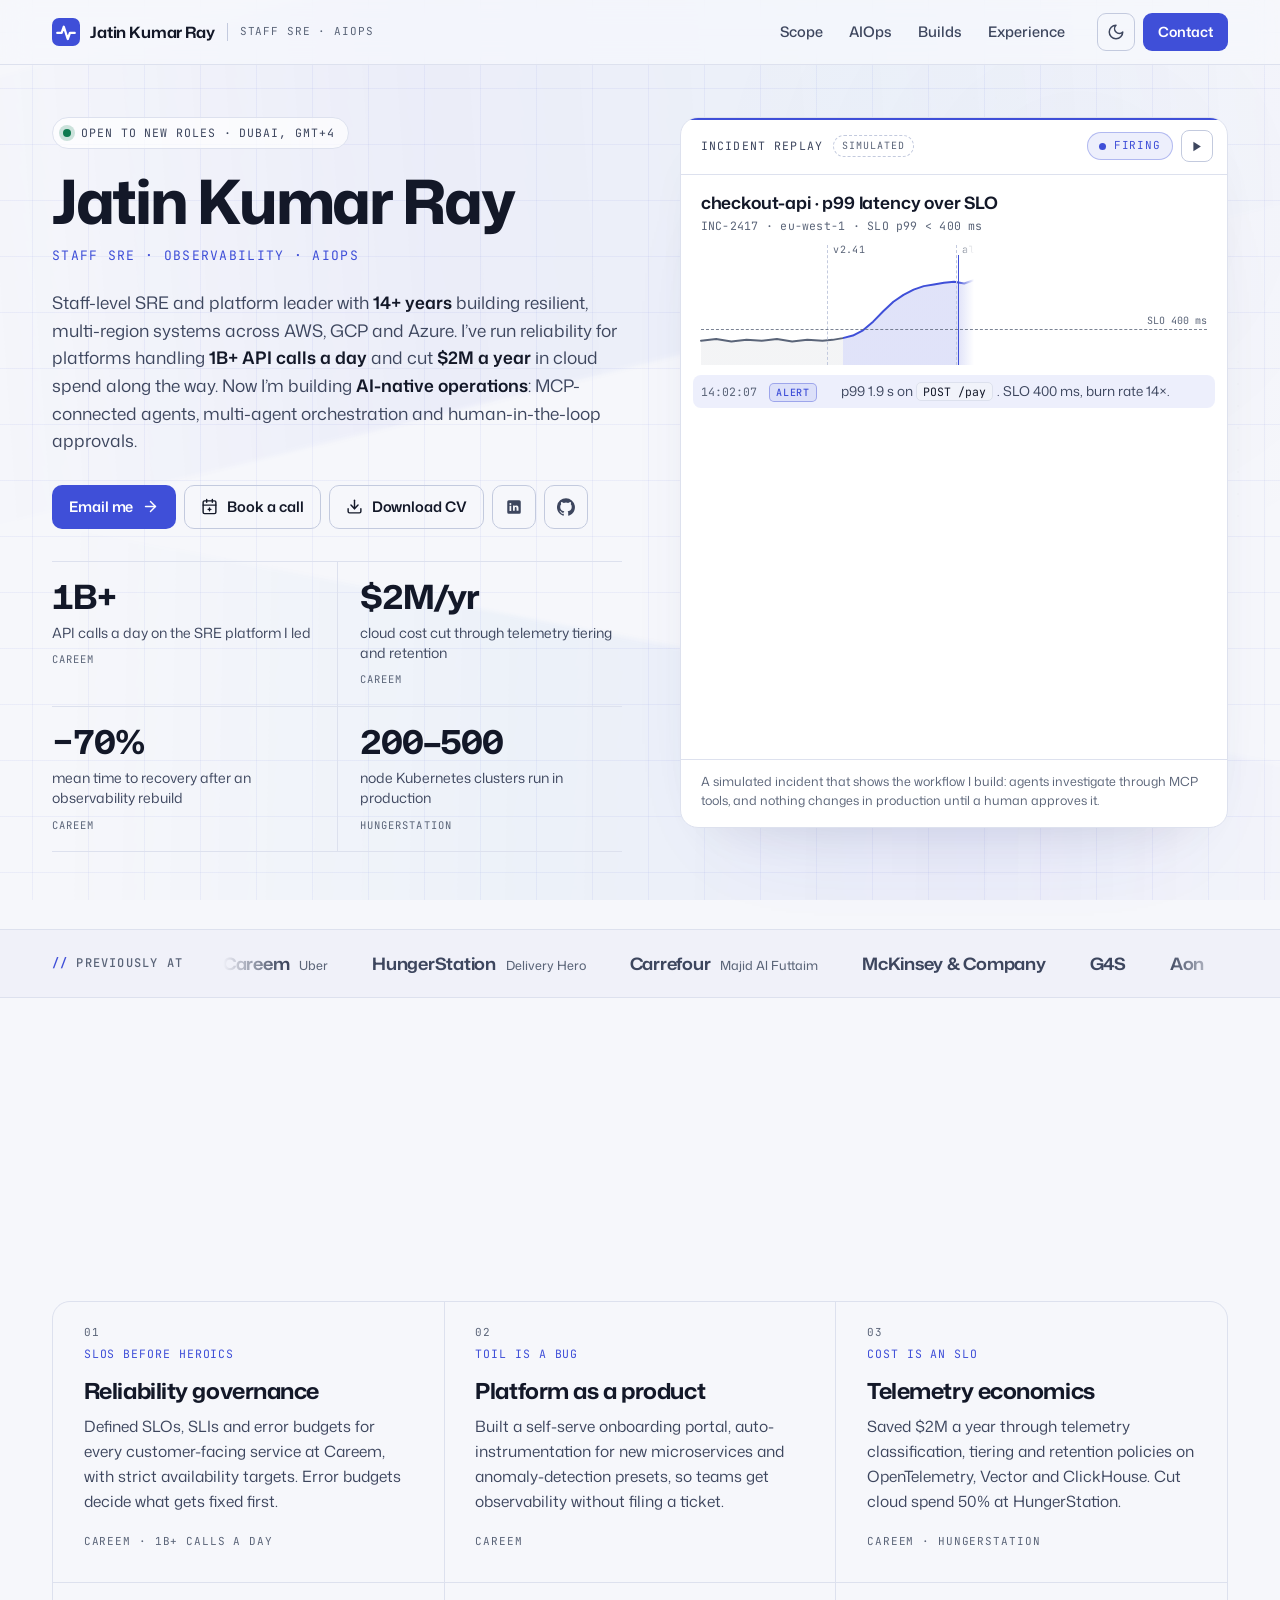
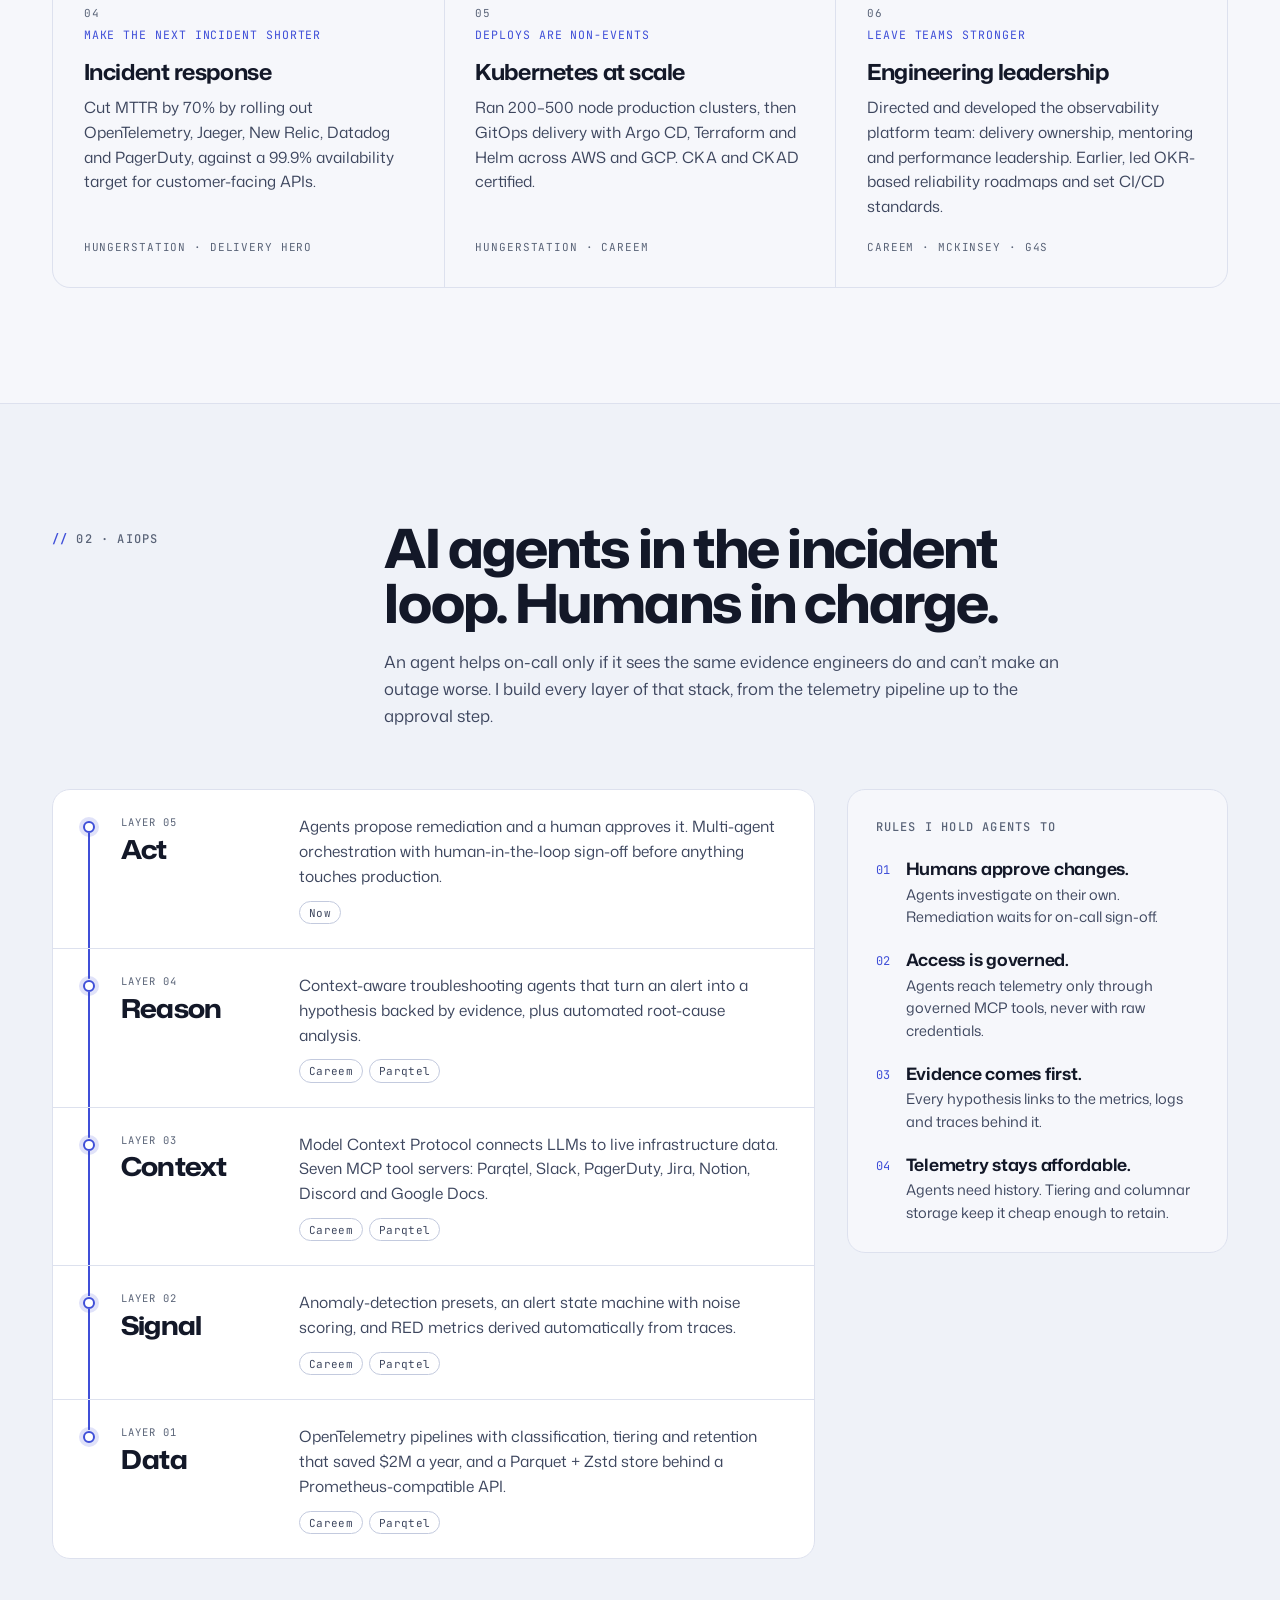
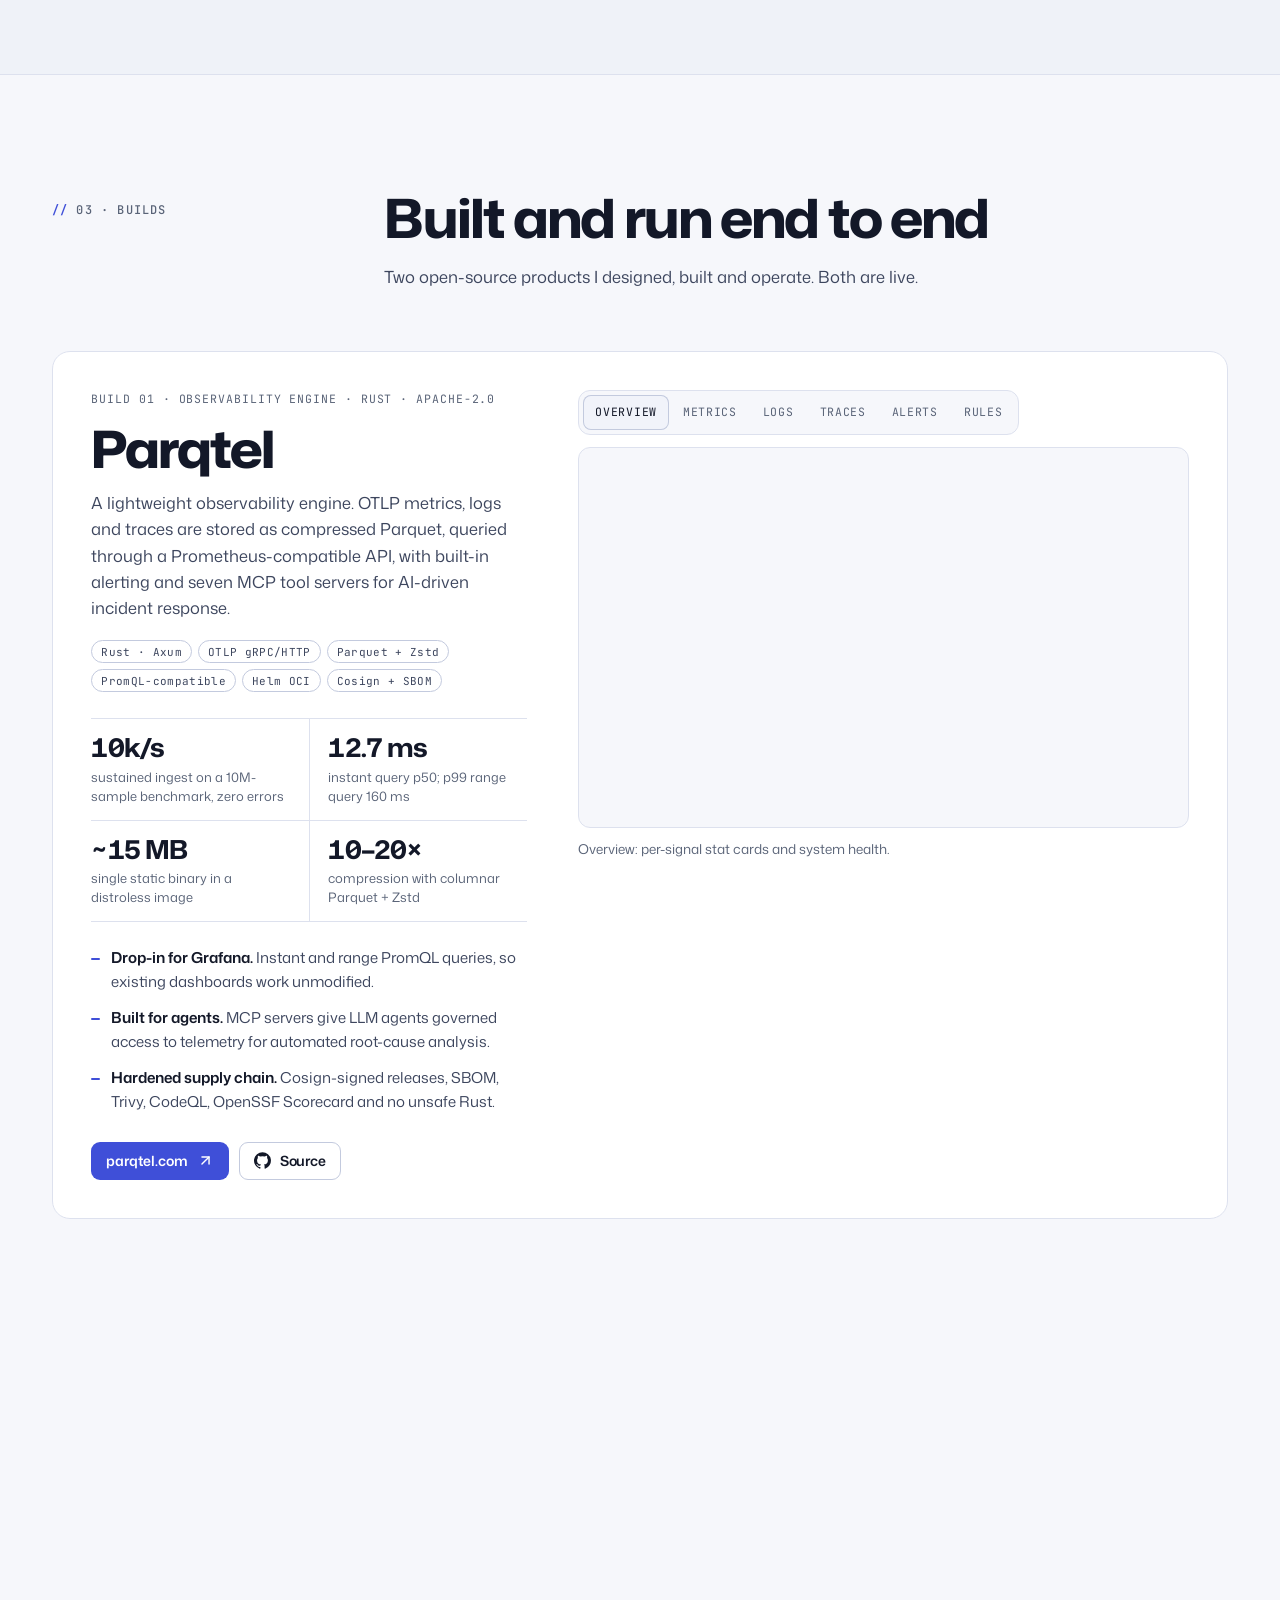
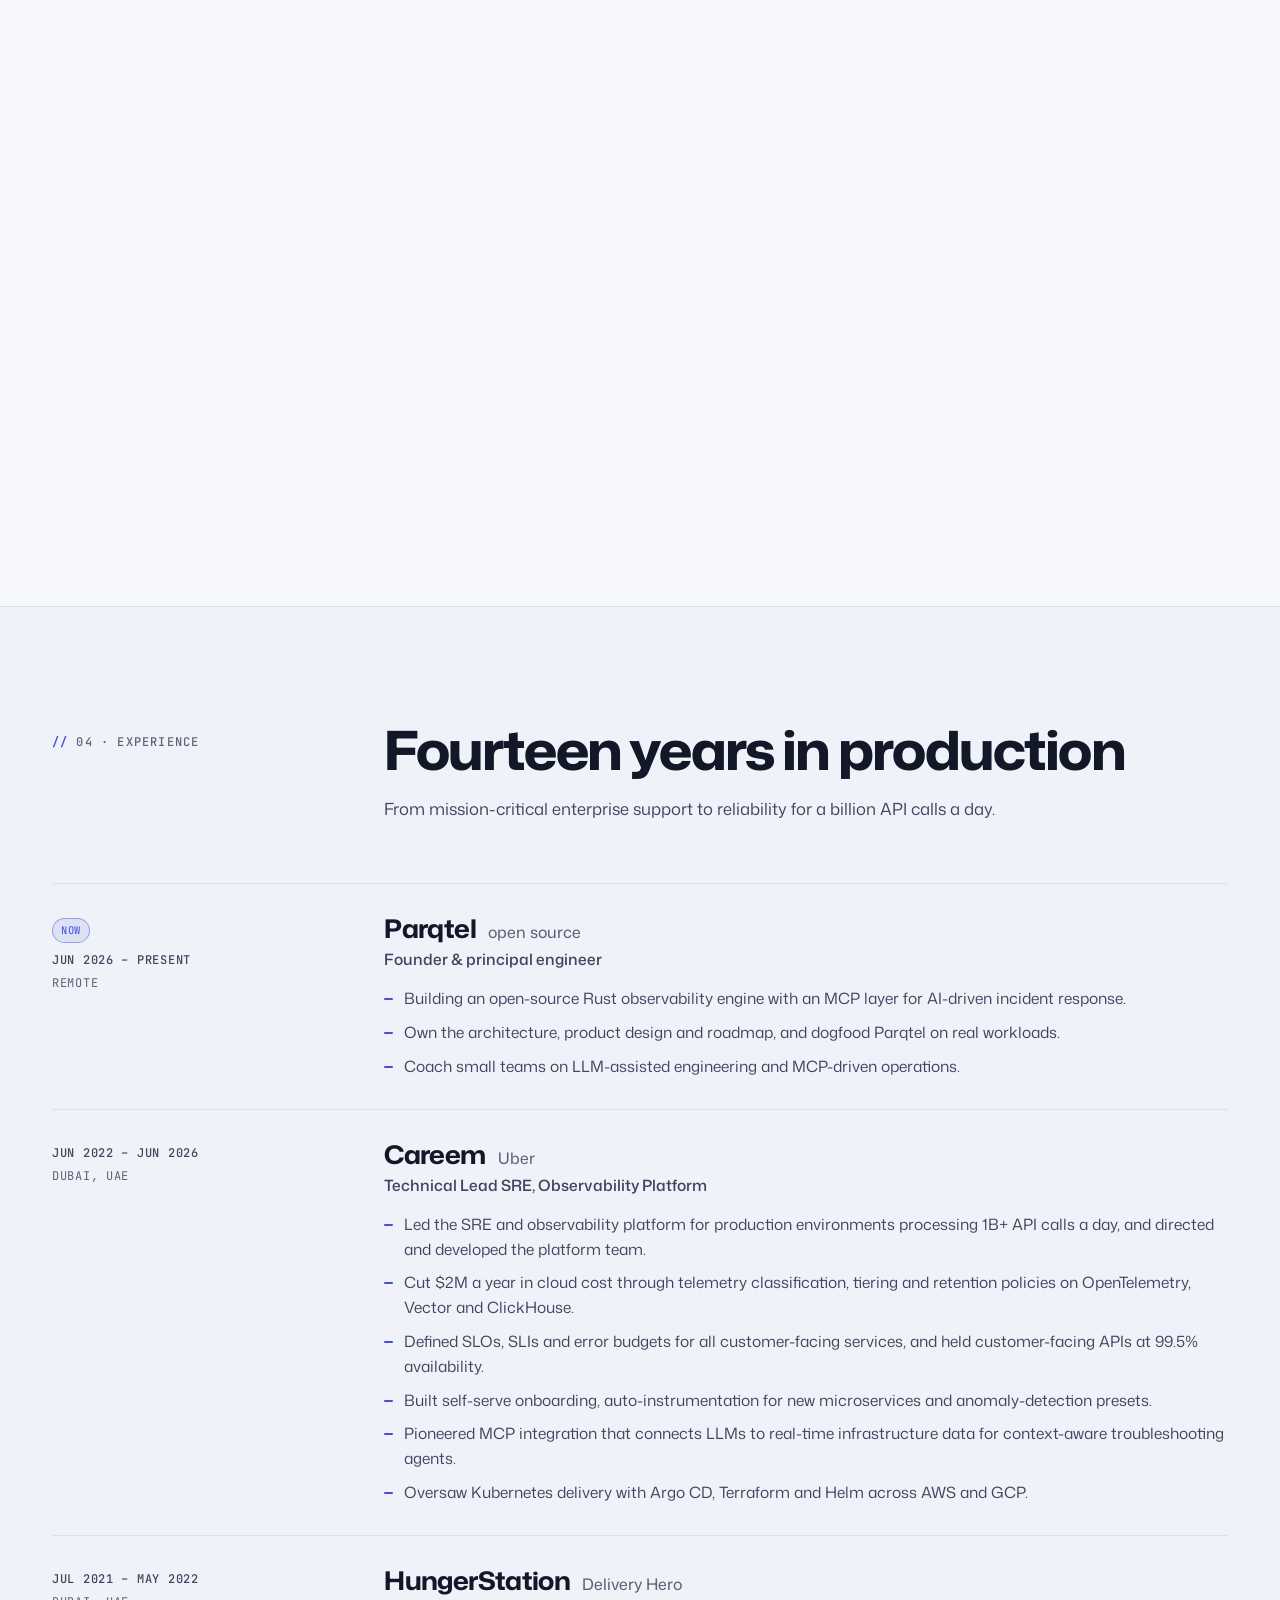
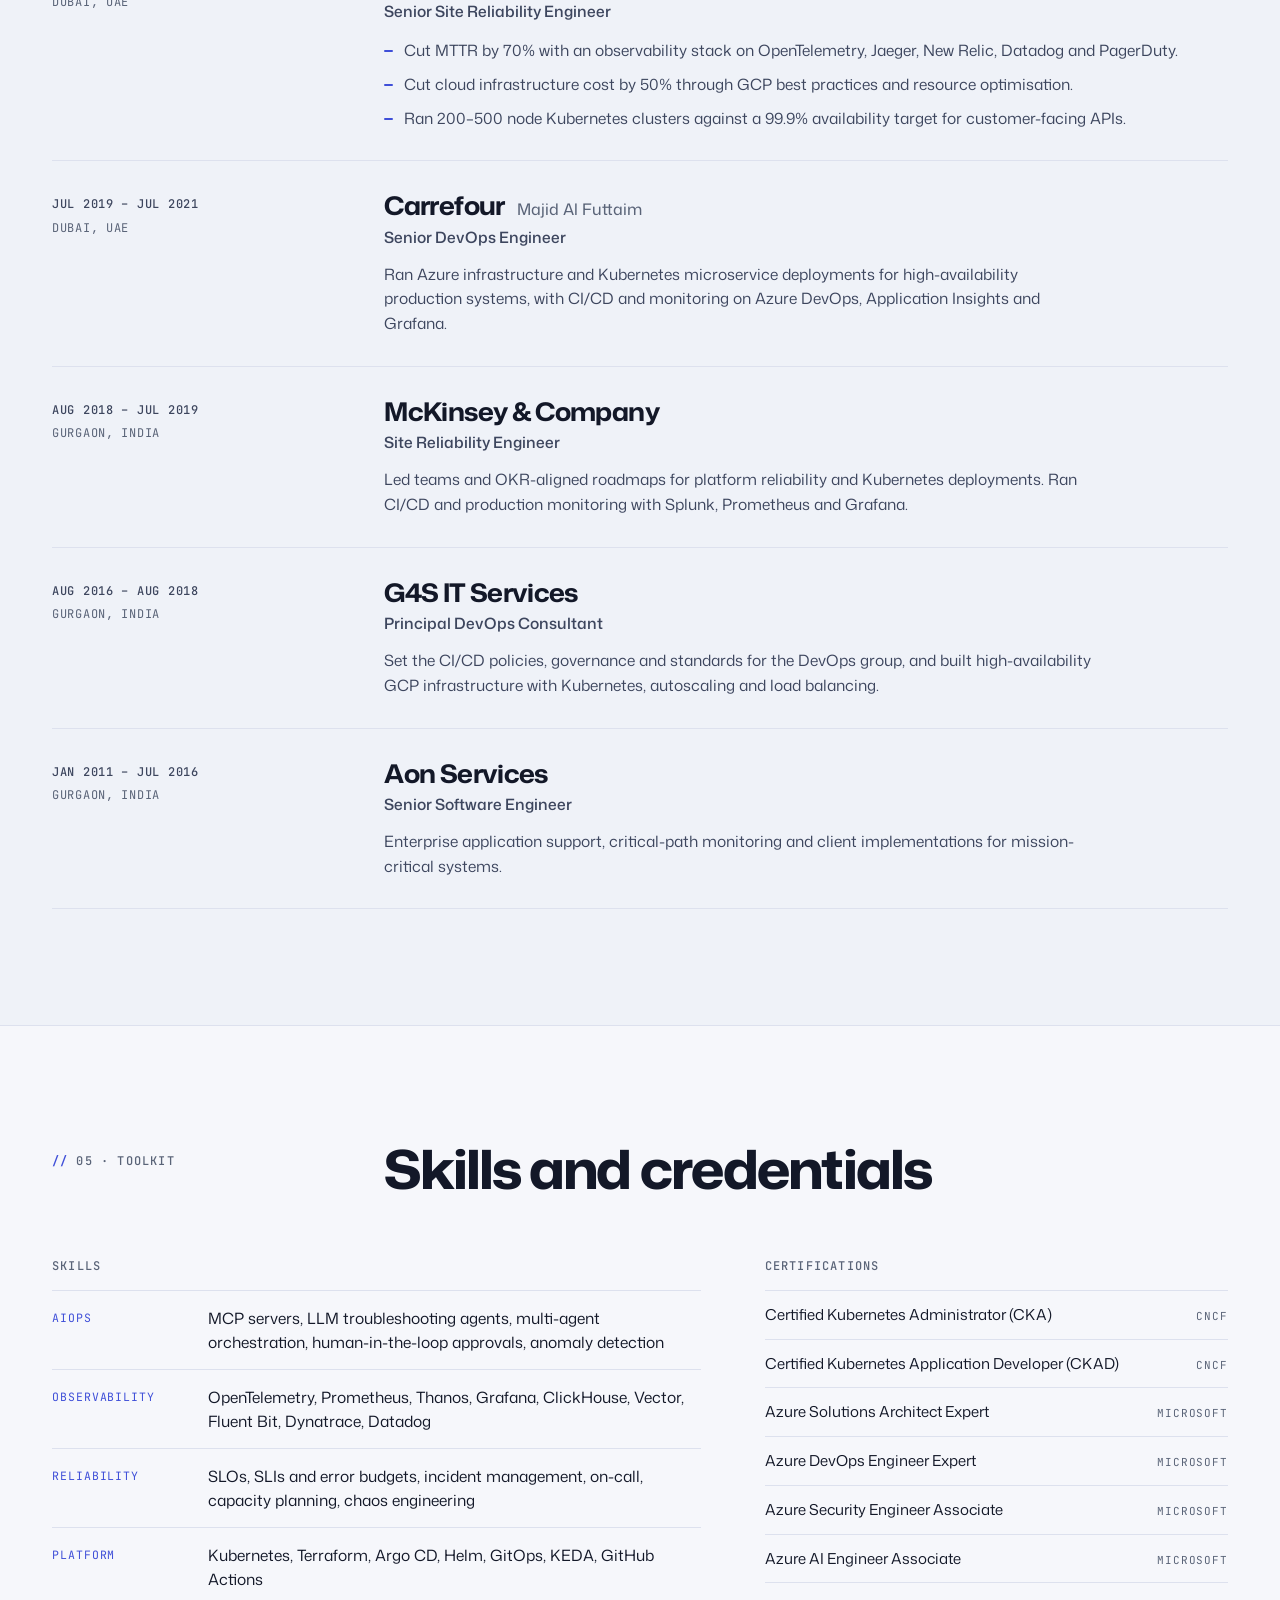
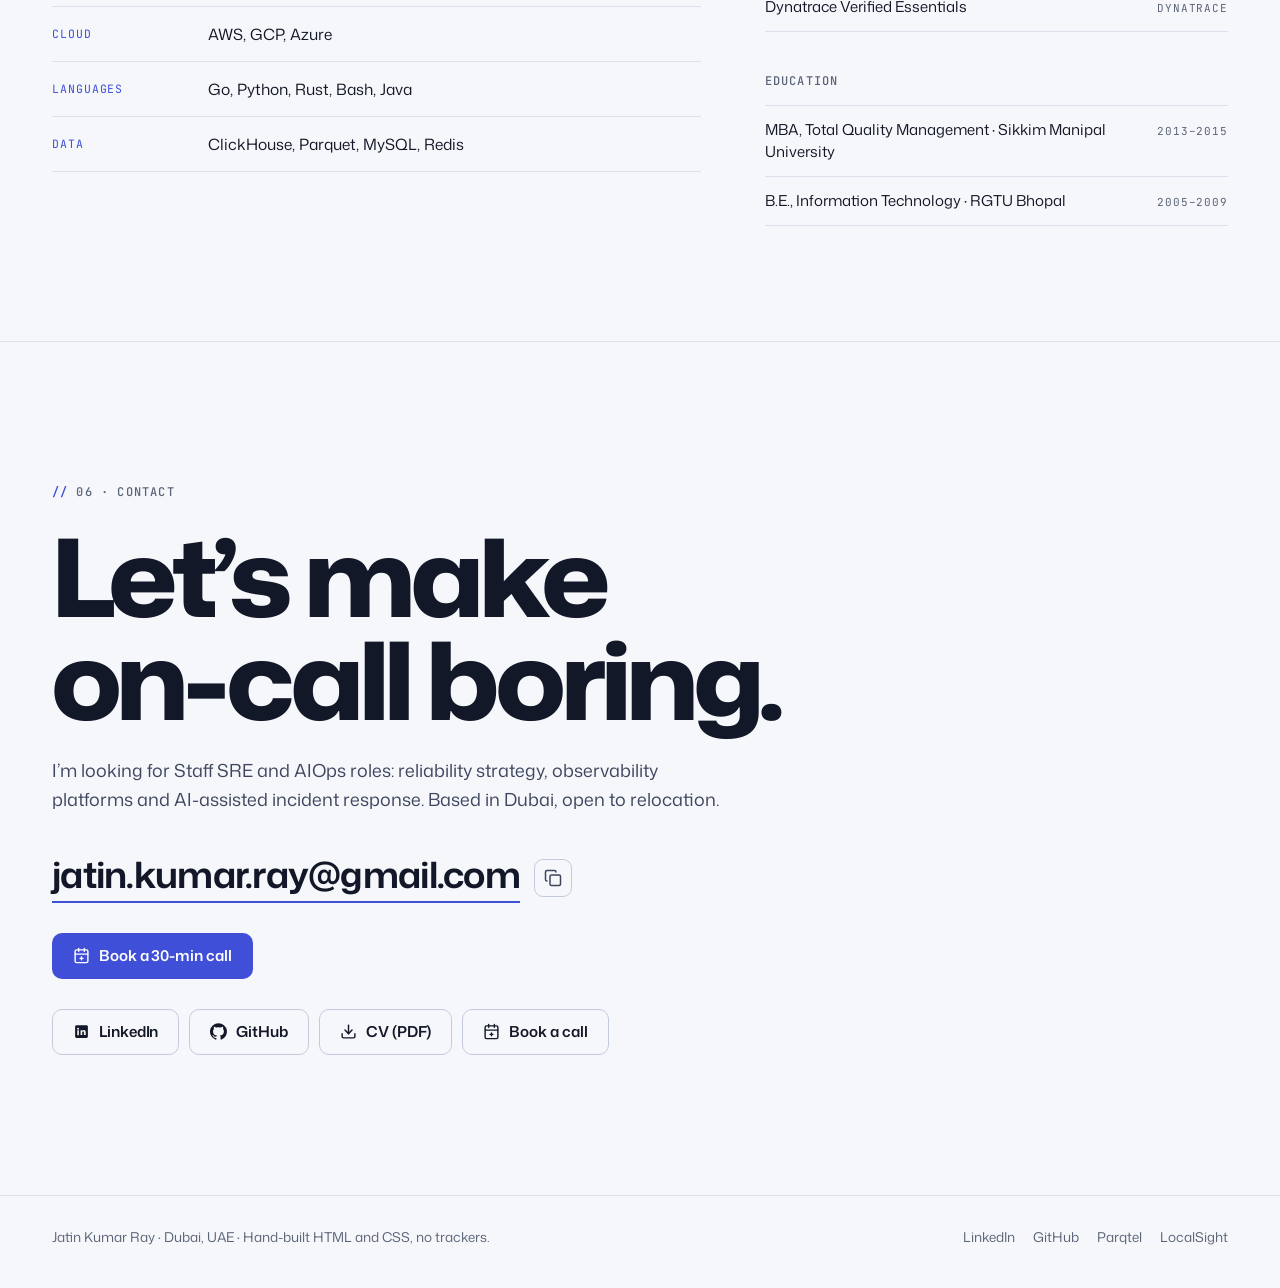
==== commit 0a07580b: "Redesign: Signal Violet theme with sliding telemetry background - New design system: indigo-violet a" ====
--- a/index.html
+++ b/index.html
@@ -33,7 +33,7 @@
       content="Reliability for 1B+ API calls a day, $2M/yr in cloud savings, and AI-native operations with MCP agents and human approvals."
     />
     <meta name="twitter:image" content="https://jatinkray.github.io/assets/img/og-image.png" />
-    <meta name="theme-color" content="#0b0c0e" />
+    <meta name="theme-color" content="#070a12" />
 
     <script>
       (function () {
@@ -98,6 +98,10 @@
     <link rel="stylesheet" href="assets/css/style.css" />
   </head>
   <body>
+    <div class="sky" aria-hidden="true">
+      <div class="sky-beam sky-beam-a"></div>
+      <div class="sky-beam sky-beam-b"></div>
+    </div>
     <a class="skip" href="#main">Skip to content</a>
 
     <!-- icon sprite (Lucide paths, ISC; brand marks from Simple Icons, CC0) -->
@@ -114,6 +118,7 @@
       <symbol id="i-replay" viewBox="0 0 24 24"><path d="M3 12a9 9 0 1 0 9-9 9.75 9.75 0 0 0-6.74 2.74L3 8" /><path d="M3 3v5h5" /></symbol>
       <symbol id="i-x" viewBox="0 0 24 24"><path d="M18 6 6 18" /><path d="m6 6 12 12" /></symbol>
       <symbol id="i-expand" viewBox="0 0 24 24"><path d="M15 3h6v6" /><path d="M9 21H3v-6" /><path d="M21 3l-7 7" /><path d="M3 21l7-7" /></symbol>
+      <symbol id="i-cal" viewBox="0 0 24 24"><rect width="18" height="18" x="3" y="4" rx="2" /><path d="M16 2v4M8 2v4M3 10h18" /><path d="M12 14v4M10 16h4" /></symbol>
       <symbol id="i-in" viewBox="0 0 24 24"><path fill="currentColor" stroke="none" d="M19 3a2 2 0 0 1 2 2v14a2 2 0 0 1-2 2H5a2 2 0 0 1-2-2V5a2 2 0 0 1 2-2h14zM8.34 17.34V10.4H6.04v6.94h2.3zM7.19 9.4a1.34 1.34 0 1 0 0-2.68 1.34 1.34 0 0 0 0 2.68zM18 17.34v-3.8c0-2.04-.44-3.6-2.82-3.6-1.14 0-1.91.62-2.23 1.22h-.03v-1.03H10.7v6.94h2.3v-3.43c0-.9.17-1.78 1.29-1.78 1.1 0 1.12 1.03 1.12 1.84v3.37H18z" /></symbol>
       <symbol id="i-gh" viewBox="0 0 24 24"><path fill="currentColor" stroke="none" d="M12 .3a12 12 0 0 0-3.8 23.38c.6.12.83-.26.83-.57L9 21.07c-3.34.72-4.04-1.61-4.04-1.61-.55-1.39-1.34-1.76-1.34-1.76-1.08-.74.09-.73.09-.73 1.2.09 1.83 1.24 1.83 1.24 1.07 1.83 2.81 1.3 3.5 1 .1-.78.42-1.31.76-1.61-2.67-.3-5.47-1.33-5.47-5.93 0-1.31.47-2.38 1.24-3.22-.14-.3-.54-1.52.1-3.18 0 0 1-.32 3.3 1.23a11.5 11.5 0 0 1 6 0c2.28-1.55 3.29-1.23 3.29-1.23.64 1.66.24 2.88.12 3.18a4.65 4.65 0 0 1 1.23 3.22c0 4.61-2.8 5.63-5.48 5.92.42.36.81 1.1.81 2.22l-.01 3.29c0 .31.2.69.82.57A12 12 0 0 0 12 .3" /></symbol>
     </svg>
@@ -162,6 +167,9 @@
               <a class="btn btn-primary" href="mailto:jatin.kumar.ray@gmail.com?subject=Staff%20SRE%20%2F%20AIOps%20role">
                 Email me <svg class="ic" aria-hidden="true"><use href="#i-arrow" /></svg>
               </a>
+              <a class="btn btn-ghost" href="https://calendar.app.google/UeL3HzWYcFycLKg27" target="_blank" rel="noopener">
+                <svg class="ic" aria-hidden="true"><use href="#i-cal" /></svg> Book a call
+              </a>
               <a class="btn btn-ghost" href="public/Jatin_Kumar_Ray_CV.pdf" target="_blank" rel="noopener">
                 <svg class="ic" aria-hidden="true"><use href="#i-down" /></svg> Download CV
               </a>
@@ -175,7 +183,7 @@
             <ul class="proof" aria-label="Headline results">
               <li><span class="n">1B+</span><span class="l">API calls a day on the SRE platform I led</span><span class="src">Careem</span></li>
               <li><span class="n">$2M/yr</span><span class="l">cloud cost cut through telemetry tiering and retention</span><span class="src">Careem</span></li>
-              <li><span class="n">&minus;70%</span><span class="l">mean time to recovery after an observability rebuild</span><span class="src">HungerStation</span></li>
+              <li><span class="n">&minus;70%</span><span class="l">mean time to recovery after an observability rebuild</span><span class="src">Careem</span></li>
               <li><span class="n">200–500</span><span class="l">node Kubernetes clusters run in production</span><span class="src">HungerStation</span></li>
             </ul>
           </div>
@@ -261,7 +269,7 @@
                 </li>
                 <li data-t="20.2" data-p="0.837" data-state="resolved">
                   <time>14:10:05</time><span class="who who-agent">Agent</span>
-                  <span class="what"><code>slack.post</code> <code>jira.create</code> Postmortem draft opened.</span>
+                  <span class="what"><code>slack.post</code> <code>jira.create</code> <code>notion.publish</code> Postmortem documented and published.</span>
                 </li>
               </ol>
             </div>
@@ -277,14 +285,22 @@
       <section class="orgs" aria-label="Companies">
         <div class="wrap orgs-in">
           <p class="kicker">Previously at</p>
-          <ul>
-            <li>Careem <span>Uber</span></li>
-            <li>HungerStation <span>Delivery Hero</span></li>
-            <li>Carrefour <span>Majid Al Futtaim</span></li>
-            <li>McKinsey &amp; Company</li>
-            <li>G4S</li>
-            <li>Aon</li>
-          </ul>
+          <div class="orgs-mask">
+            <ul>
+              <li>Careem <span>Uber</span></li>
+              <li>HungerStation <span>Delivery Hero</span></li>
+              <li>Carrefour <span>Majid Al Futtaim</span></li>
+              <li>McKinsey &amp; Company</li>
+              <li>G4S</li>
+              <li>Aon</li>
+              <li aria-hidden="true">Careem <span>Uber</span></li>
+              <li aria-hidden="true">HungerStation <span>Delivery Hero</span></li>
+              <li aria-hidden="true">Carrefour <span>Majid Al Futtaim</span></li>
+              <li aria-hidden="true">McKinsey &amp; Company</li>
+              <li aria-hidden="true">G4S</li>
+              <li aria-hidden="true">Aon</li>
+            </ul>
+          </div>
         </div>
       </section>
 
@@ -644,10 +660,16 @@
             </button>
             <span class="copy-msg" role="status"></span>
           </div>
+          <div class="cta-row">
+            <a class="btn btn-primary" href="https://calendar.app.google/UeL3HzWYcFycLKg27" target="_blank" rel="noopener">
+              <svg class="ic" aria-hidden="true"><use href="#i-cal" /></svg> Book a 30-min call
+            </a>
+          </div>
           <div class="contact-links">
             <a class="btn btn-ghost" href="https://linkedin.com/in/jatinkray" target="_blank" rel="noopener"><svg class="ic" aria-hidden="true"><use href="#i-in" /></svg> LinkedIn</a>
             <a class="btn btn-ghost" href="https://github.com/jatinkray" target="_blank" rel="noopener"><svg class="ic" aria-hidden="true"><use href="#i-gh" /></svg> GitHub</a>
             <a class="btn btn-ghost" href="public/Jatin_Kumar_Ray_CV.pdf" target="_blank" rel="noopener"><svg class="ic" aria-hidden="true"><use href="#i-down" /></svg> CV (PDF)</a>
+            <a class="btn btn-ghost" href="https://calendar.app.google/UeL3HzWYcFycLKg27" target="_blank" rel="noopener"><svg class="ic" aria-hidden="true"><use href="#i-cal" /></svg> Book a call</a>
           </div>
         </div>
       </section>
--- a/assets/css/style.css
+++ b/assets/css/style.css
@@ -1,7 +1,8 @@
 /* ============================================================
    Jatin Kumar Ray · Staff SRE & AIOps
-   Ink and paper with one signal colour, Swiss grid, hairlines.
-   Type: Mona Sans (variable weight + width), JetBrains Mono.
+   Signal Violet / technical mono: one indigo-violet accent on a
+   dark OLED-adjacent base, hairline grid, sliding telemetry
+   background. Type: Mona Sans + JetBrains Mono (self-hosted).
    Hero: a simulated incident replay (see assets/js/main.js).
    ============================================================ */
 
@@ -20,27 +21,53 @@
   font-style: normal;
   font-display: swap;
 }
+/* ============================================================
+   Jatin Kumar Ray · Staff SRE & AIOps
+   Signal Violet / technical mono: one indigo-violet accent on a
+   dark OLED-adjacent base, hairline grid, sliding telemetry
+   background. Type: Mona Sans + JetBrains Mono (self-hosted).
+   Hero: a simulated incident replay (see assets/js/main.js).
+   ============================================================ */
+
+@font-face {
+  font-family: "Mona Sans";
+  src: url("../fonts/MonaSans.woff2") format("woff2");
+  font-weight: 200 900;
+  font-stretch: 75% 125%;
+  font-style: normal;
+  font-display: swap;
+}
+@font-face {
+  font-family: "JetBrains Mono";
+  src: url("../fonts/JetBrainsMono.woff2") format("woff2");
+  font-weight: 400 600;
+  font-style: normal;
+  font-display: swap;
+}
 
 /* ---------- tokens (dark is the default) ---------- */
 :root {
   color-scheme: dark;
-  --bg: #0b0c0e;
-  --bg-alt: #0f1013;
-  --surface: #141519;
-  --surface-2: #1b1c21;
-  --line: #25272e;
-  --line-strong: #353841;
-  --ink: #f3f1ec;
-  --ink-2: #bdbab3;
-  --ink-3: #8d8a84;
-  --accent: #ff5b22;
-  --on-accent: #160a04;
-  --ok: #3ddc97;
-  --warn: #f5b83d;
-  --info: #8ea2ff;
-  --glow: 0.55;
-  --glow-mix: 42%;
-  --shade: rgb(0 0 0 / 0.5);
+  --bg: #070a12;
+  --bg-alt: #0a0f1c;
+  --surface: #0d1424;
+  --surface-2: #131c31;
+  --line: #1d2740;
+  --line-strong: #314064;
+  --ink: #e9edf7;
+  --ink-2: #aab4cc;
+  --ink-3: #828ea8;
+  --accent: #7c8cff;
+  --on-accent: #0a0d1f;
+  --ok: #3ed598;
+  --warn: #ffba5c;
+  --info: #4cc3ff;
+  --glow: 0.5;
+  --glow-mix: 40%;
+  --shade: rgb(0 0 0 / 0.55);
+  --beam-a: rgb(124 140 255 / 0.14);
+  --beam-b: rgb(76 195 255 / 0.09);
+  --grid-line: rgb(124 140 255 / 0.055);
 
   --font: "Mona Sans", ui-sans-serif, system-ui, -apple-system, "Segoe UI", Roboto, sans-serif;
   --mono: "JetBrains Mono", ui-monospace, SFMono-Regular, Menlo, Consolas, monospace;
@@ -52,23 +79,105 @@
 }
 html[data-theme="light"] {
   color-scheme: light;
-  --bg: #f5f3ef;
-  --bg-alt: #eeebe5;
+  --bg: #f6f7fb;
+  --bg-alt: #eef0f8;
   --surface: #ffffff;
-  --surface-2: #f6f5f1;
-  --line: #dcd8cf;
-  --line-strong: #c4bfb4;
-  --ink: #121316;
-  --ink-2: #3d3f45;
-  --ink-3: #62646b;
-  --accent: #b83a0a;
+  --surface-2: #f1f3fa;
+  --line: #dde1ee;
+  --line-strong: #c3cade;
+  --ink: #131828;
+  --ink-2: #3d465e;
+  --ink-3: #5a6478;
+  --accent: #3f4fd8;
   --on-accent: #ffffff;
-  --ok: #0e7a4e;
-  --warn: #8f5b00;
-  --info: #3b4fd8;
-  --glow: 0.25;
-  --glow-mix: 16%;
-  --shade: rgb(18 19 22 / 0.12);
+  --ok: #0e7a4f;
+  --warn: #a05a00;
+  --info: #0b6bcb;
+  --glow: 0.22;
+  --glow-mix: 14%;
+  --shade: rgb(19 24 40 / 0.14);
+  --beam-a: rgb(63 79 216 / 0.055);
+  --beam-b: rgb(11 107 203 / 0.04);
+  --grid-line: rgb(63 79 216 / 0.06);
+}
+
+/* ---------- sliding telemetry background ----------
+   Fixed, behind everything. Three layers, transform/opacity only:
+   1. a hairline grid that pans slowly, 2. two diagonal aurora beams
+   drifting on long keyframes, 3. a faint scanline sweep. Everything
+   is inert (aria-hidden, pointer-events none) and fully disabled
+   under prefers-reduced-motion.                                     */
+.sky {
+  position: fixed;
+  inset: 0;
+  z-index: -1;
+  overflow: hidden;
+  pointer-events: none;
+  background: var(--bg);
+}
+.sky::before {
+  /* panning hairline grid */
+  content: "";
+  position: absolute;
+  inset: -80px;
+  background-image:
+    linear-gradient(var(--grid-line) 1px, transparent 1px),
+    linear-gradient(90deg, var(--grid-line) 1px, transparent 1px);
+  background-size: 56px 56px;
+  animation: sky-grid 90s linear infinite;
+  will-change: transform;
+}
+.sky::after {
+  /* faint scanline sweep */
+  content: "";
+  position: absolute;
+  left: 0; right: 0; top: -20%;
+  height: 20%;
+  background: linear-gradient(to bottom, transparent, rgb(124 140 255 / 0.035), transparent);
+  animation: sky-scan 22s linear infinite;
+  will-change: transform;
+}
+.sky-beam {
+  position: absolute;
+  width: 140vmax;
+  height: 34vmax;
+  left: -20vmax;
+  filter: blur(2px);
+  will-change: transform;
+}
+.sky-beam-a {
+  top: -6vmax;
+  background: linear-gradient(100deg, transparent 12%, var(--beam-a) 38%, var(--beam-b) 62%, transparent 88%);
+  transform: rotate(-14deg);
+  animation: sky-beam-a 48s ease-in-out infinite alternate;
+}
+.sky-beam-b {
+  bottom: -14vmax;
+  background: linear-gradient(80deg, transparent 18%, var(--beam-b) 44%, var(--beam-a) 68%, transparent 92%);
+  transform: rotate(11deg);
+  animation: sky-beam-b 64s ease-in-out infinite alternate;
+}
+@keyframes sky-grid {
+  from { transform: translate3d(0, 0, 0); }
+  to   { transform: translate3d(56px, 56px, 0); }
+}
+@keyframes sky-scan {
+  from { transform: translate3d(0, -20%, 0); }
+  to   { transform: translate3d(0, 620%, 0); }
+}
+@keyframes sky-beam-a {
+  from { transform: rotate(-14deg) translate3d(-6vmax, 0, 0) scaleX(1); }
+  to   { transform: rotate(-11deg) translate3d(8vmax, 4vmax, 0) scaleX(1.15); }
+}
+@keyframes sky-beam-b {
+  from { transform: rotate(11deg) translate3d(6vmax, 0, 0) scaleX(1.1); }
+  to   { transform: rotate(8deg) translate3d(-8vmax, -4vmax, 0) scaleX(1); }
+}
+html[data-theme="light"] .sky::after {
+  background: linear-gradient(to bottom, transparent, rgb(63 79 216 / 0.03), transparent);
+}
+@media (prefers-reduced-motion: reduce) {
+  .sky::before, .sky::after, .sky-beam { animation: none; }
 }
 
 /* ---------- base ---------- */
@@ -117,6 +226,7 @@
   stroke-linecap: round; stroke-linejoin: round;
 }
 .kicker {
+  display: flex; align-items: center; gap: 8px;
   font-family: var(--mono);
   font-size: 12px;
   font-weight: 500;
@@ -124,6 +234,7 @@
   text-transform: uppercase;
   color: var(--ink-3);
 }
+.kicker::before { content: "//"; color: var(--accent); font-weight: 600; }
 
 /* ---------- buttons ---------- */
 .btn {
@@ -160,7 +271,7 @@
    ============================================================ */
 .topbar {
   position: sticky; top: 0; z-index: 50;
-  background: color-mix(in oklab, var(--bg) 84%, transparent);
+  background: color-mix(in oklab, var(--bg) 76%, transparent);
   -webkit-backdrop-filter: saturate(1.5) blur(14px);
   backdrop-filter: saturate(1.5) blur(14px);
   border-bottom: 1px solid var(--line);
@@ -226,7 +337,7 @@
 .hero::after {
   content: ""; position: absolute; z-index: -1;
   width: 760px; height: 760px; right: -180px; top: -240px;
-  background: radial-gradient(closest-side, color-mix(in oklab, var(--accent) 18%, transparent), transparent);
+  background: radial-gradient(closest-side, color-mix(in oklab, var(--accent) 14%, transparent), transparent);
   opacity: var(--glow);
 }
 .hero-grid {
@@ -265,6 +376,12 @@
   font-size: clamp(17px, 1.35vw, 19px); line-height: 1.6; color: var(--ink-2);
 }
 .cta-row { display: flex; flex-wrap: wrap; align-items: center; gap: 10px; margin-top: 30px; }
+.hero .cta-row { flex-wrap: nowrap; gap: 8px; }
+.hero .cta-row .btn { min-height: 44px; padding: 0 16px; font-size: 14.5px; }
+.hero .cta-row .icon-btn-lg { width: 44px; height: 44px; }
+@media (max-width: 1180px) {
+  .hero .cta-row .btn { padding: 0 12px; font-size: 13.5px; }
+}
 .proof {
   display: grid; grid-template-columns: repeat(2, minmax(0, 1fr));
   margin-top: 32px; border-top: 1px solid var(--line);
@@ -455,9 +572,29 @@
 /* ============================================================
    COMPANIES STRIP
    ============================================================ */
-.orgs { border-block: 1px solid var(--line); background: var(--bg-alt); }
-.orgs-in { display: flex; flex-wrap: wrap; align-items: center; gap: 14px 40px; padding-block: 22px; }
-.orgs ul { display: flex; flex-wrap: wrap; align-items: baseline; gap: 10px 34px; }
+.orgs {
+  border-block: 1px solid var(--line);
+  background: color-mix(in oklab, var(--bg-alt) 82%, transparent);
+  overflow: hidden;
+}
+.orgs-in { display: flex; align-items: center; gap: 40px; padding-block: 20px; }
+.orgs .kicker { flex: none; }
+.orgs-mask {
+  flex: 1; min-width: 0; overflow: hidden;
+  -webkit-mask-image: linear-gradient(90deg, transparent, #000 6%, #000 94%, transparent);
+  mask-image: linear-gradient(90deg, transparent, #000 6%, #000 94%, transparent);
+}
+.orgs ul {
+  display: flex; align-items: baseline; gap: 44px;
+  width: max-content;
+  animation: orgs-slide 36s linear infinite;
+  will-change: transform;
+}
+.orgs-mask:hover ul { animation-play-state: paused; }
+@keyframes orgs-slide {
+  from { transform: translate3d(0, 0, 0); }
+  to   { transform: translate3d(-50%, 0, 0); }
+}
 .orgs li {
   font-size: 17px; font-weight: 640; font-stretch: 110%;
   letter-spacing: -0.015em; color: var(--ink-2); white-space: nowrap;
@@ -467,12 +604,15 @@
   font-size: 12.5px; font-weight: 450; font-stretch: 100%; letter-spacing: 0;
   color: var(--ink-3);
 }
+@media (prefers-reduced-motion: reduce) {
+  .orgs ul { animation: none; flex-wrap: wrap; width: auto; }
+}
 
 /* ============================================================
    SECTIONS
    ============================================================ */
 .section { padding-block: clamp(72px, 9vw, 128px); }
-.section-alt { background: var(--bg-alt); border-block: 1px solid var(--line); }
+.section-alt { background: color-mix(in oklab, var(--bg-alt) 80%, transparent); border-block: 1px solid var(--line); }
 .sec-head {
   display: grid; grid-template-columns: minmax(0, 3fr) minmax(0, 9fr);
   column-gap: clamp(24px, 4vw, 56px);
@@ -480,11 +620,7 @@
 }
 .sec-head .kicker { grid-column: 1; grid-row: 1 / span 2; align-self: start; padding-top: 0.9em; }
 .sec-head .kicker,
-.contact .kicker { display: flex; align-items: center; gap: 10px; }
-.sec-head .kicker::before,
-.contact .kicker::before {
-  content: ""; flex: none; width: 8px; height: 8px; border-radius: 2px; background: var(--accent);
-}
+.contact .kicker { display: flex; align-items: center; gap: 8px; }
 .sec-head h2 {
   grid-column: 2;
   font-size: clamp(32px, 4.2vw, 58px); font-weight: 740; font-stretch: 110%;
@@ -501,12 +637,23 @@
   gap: 1px; background: var(--line);
   border: 1px solid var(--line); border-radius: var(--r-lg); overflow: hidden;
 }
+.scope { counter-reset: cell; }
 .scope article {
+  position: relative;
   display: flex; flex-direction: column; min-height: 260px;
   padding: clamp(24px, 2.4vw, 32px);
+  padding-top: clamp(40px, 3.4vw, 52px);
   background: var(--bg); transition: background-color 0.2s;
+  counter-increment: cell;
+}
+.scope article::before {
+  content: "0" counter(cell);
+  position: absolute; top: clamp(16px, 1.8vw, 22px); left: clamp(24px, 2.4vw, 32px);
+  font-family: var(--mono); font-size: 11px; letter-spacing: 0.1em;
+  color: var(--ink-3);
 }
 .scope article:hover { background: var(--surface); }
+.scope article:hover::before { color: var(--accent); }
 .scope .k {
   font-family: var(--mono); font-size: 11.5px; letter-spacing: 0.08em;
   text-transform: uppercase; color: var(--accent);
@@ -683,7 +830,7 @@
 .g-zoom {
   position: absolute; right: 12px; bottom: 12px;
   display: grid; place-items: center; width: 36px; height: 36px; border-radius: 9px;
-  background: rgb(11 12 14 / 0.72); color: #f3f1ec;
+  background: rgb(11 12 14 / 0.72); color: #e9edf7;
   opacity: 0; transition: opacity 0.2s;
 }
 .g-frame:hover .g-zoom,
@@ -787,7 +934,7 @@
 /* ---------- lightbox ---------- */
 .lb {
   max-width: min(1440px, 94vw); max-height: 94vh; margin: auto;
-  padding: 0; border: 0; background: transparent; color: #f3f1ec; overflow: visible;
+  padding: 0; border: 0; background: transparent; color: #e9edf7; overflow: visible;
 }
 .lb::backdrop {
   background: rgb(6 7 9 / 0.86);
@@ -802,7 +949,7 @@
 }
 .lb-bar { display: flex; align-items: center; justify-content: space-between; gap: 16px; margin-top: 12px; font-size: 14px; }
 .lb-bar p { color: #cfccc5; }
-.lb .lb-x { color: #f3f1ec; border-color: rgb(255 255 255 / 0.22); }
+.lb .lb-x { color: #e9edf7; border-color: rgb(255 255 255 / 0.22); }
 .lb .lb-x:hover { background: rgb(255 255 255 / 0.08); border-color: rgb(255 255 255 / 0.4); }
 
 /* ---------- reveal (main.js adds .rv; never hides content without JS) ---------- */
@@ -846,6 +993,9 @@
 @media (max-width: 600px) {
   .cta-row .btn-primary { flex: 1 0 100%; }
   .cta-row .btn-ghost { flex: 1 1 auto; }
+  .hero .cta-row { flex-wrap: wrap; }
+  .hero .cta-row .btn { min-height: 46px; padding: 0 14px; font-size: 14.5px; }
+  .hero .cta-row .icon-btn-lg { width: 46px; height: 46px; }
   .rp-tag { display: none; }
   .rp-head { padding-left: 16px; }
   .rp-body { padding-inline: 16px; }
